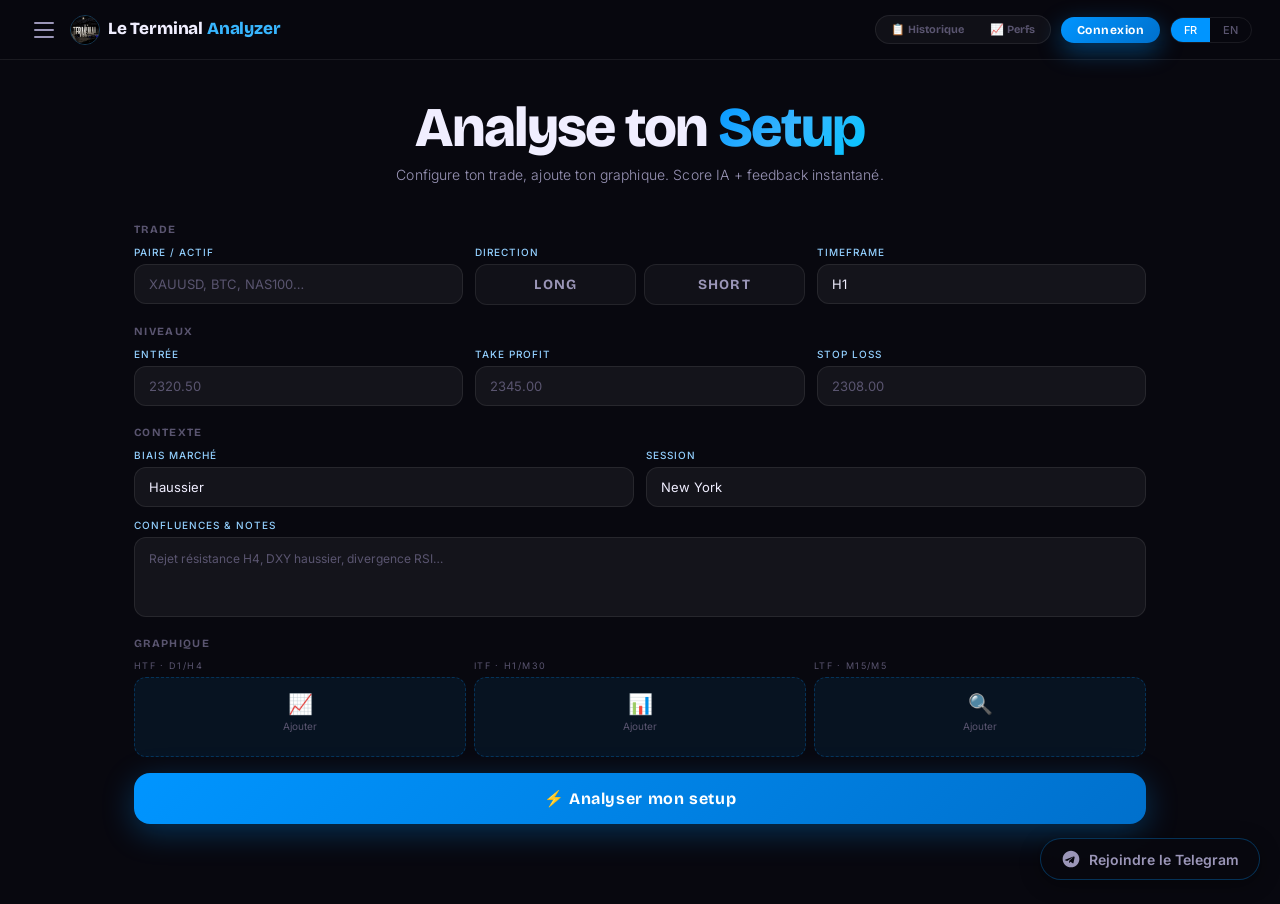
==== app.html @ 0fe48412 "Merge pull request #1 from adrienobs/claude/eco-dedicated-pages Claude/eco dedicated pages" ====
﻿<!DOCTYPE html>
<html lang="fr">
<head>
<meta charset="UTF-8">
<meta name="viewport" content="width=device-width, initial-scale=1.0">
<title>LE TERMINAL — Setup Analyzer</title>
<link rel="preconnect" href="https://fonts.googleapis.com">
<link href="https://fonts.googleapis.com/css2?family=Bricolage+Grotesque:opsz,wght@12..96,200;12..96,300;12..96,400;12..96,500;12..96,600;12..96,700;12..96,800&family=Inter:wght@300;400;500&display=swap" rel="stylesheet">
<style>
:root {
  --bg: #08080F;
  --card: rgba(255,255,255,0.04);
  --card-hover: rgba(255,255,255,0.07);
  --border: rgba(255,255,255,0.08);
  --border-active: rgba(0,149,255,0.6);
  --v: #0095FF;
  --v2: #38B6FF;
  --v3: #93D0FF;
  --vglow: rgba(0,149,255,0.25);
  --vglow2: rgba(0,149,255,0.08);
  --text: #F0EEFF;
  --text2: #9B96B8;
  --text3: #5A5570;
  --green: #34D399;
  --red: #F87171;
  --amber: #FBBF24;
  --r: 16px;
  --r2: 12px;
}
*, *::before, *::after { margin: 0; padding: 0; box-sizing: border-box; }
html { font-size: 16px; -webkit-font-smoothing: antialiased; }
body {
  font-family: 'Inter', sans-serif;
  background: var(--bg);
  color: var(--text);
  min-height: 100vh;
  overflow-x: hidden;
}

/* ── LANDING ── */
#landing {
  display: none !important;
  height: 0 !important;
  overflow: hidden !important;
}
#landing.exit {
  opacity: 0;
  transform: scale(1.04);
  pointer-events: none;
}

.landing-top {
  text-align: center;
  margin-bottom: 48px;
  position: relative;
  z-index: 2;
}

.landing-eyebrow {
  font-family: 'Inter', sans-serif;
  font-size: 11px; font-weight: 500;
  letter-spacing: 0.25em;
  color: var(--v2);
  margin-bottom: 20px;
  text-transform: uppercase;
}

.landing-title {
  font-family: 'Bricolage Grotesque', sans-serif;
  font-size: clamp(52px, 8vw, 96px);
  font-weight: 800;
  letter-spacing: -0.03em;
  line-height: 0.95;
  color: var(--text);
  margin-bottom: 20px;
}

.landing-title span {
  background: linear-gradient(135deg, var(--v) 0%, var(--v2) 50%, #00C6FF 100%);
  -webkit-background-clip: text;
  -webkit-text-fill-color: transparent;
  background-clip: text;
}

.landing-sub {
  font-size: 15px; font-weight: 300;
  color: var(--text2);
  letter-spacing: 0.01em;
  line-height: 1.6;
}

/* CHART CARD */
.chart-card-wrap {
  position: relative;
  cursor: pointer;
}

.chart-card {
  width: min(720px, 90vw);
  background: var(--card);
  border: 1px solid var(--border);
  border-radius: 24px;
  overflow: hidden;
  transition: transform 0.4s cubic-bezier(.2,0,.1,1), box-shadow 0.4s ease, border-color 0.3s;
  position: relative;
}

.chart-card:hover {
  transform: translateY(-6px) scale(1.01);
  box-shadow: 0 40px 80px rgba(0,0,0,0.6), 0 0 60px var(--vglow);
  border-color: rgba(0,149,255,0.3);
}

.chart-card.zooming {
  animation: zoomIn 0.55s cubic-bezier(.4,0,.2,1) forwards;
}

@keyframes zoomIn {
  0%   { transform: scale(1); opacity: 1; }
  100% { transform: scale(3.5); opacity: 0; }
}

.chart-topbar {
  display: flex; align-items: center; justify-content: space-between;
  padding: 14px 20px;
  border-bottom: 1px solid var(--border);
  background: rgba(255,255,255,0.02);
}

.chart-dots { display: flex; gap: 6px; }
.chart-dot {
  width: 10px; height: 10px; border-radius: 50%;
}
.chart-dot:nth-child(1) { background: #FF5F57; }
.chart-dot:nth-child(2) { background: #FFBD2E; }
.chart-dot:nth-child(3) { background: #28C840; }

.chart-pair {
  font-family: 'Bricolage Grotesque', sans-serif;
  font-size: 13px; font-weight: 600;
  letter-spacing: 0.08em;
  color: var(--text2);
}

.chart-tf {
  font-size: 11px; font-weight: 500;
  letter-spacing: 0.12em;
  color: var(--v2);
  background: var(--vglow2);
  padding: 3px 10px;
  border-radius: 20px;
  border: 1px solid rgba(0,149,255,0.2);
}

.chart-body { padding: 24px 20px 20px; }

/* SVG CHART */
.fake-chart { width: 100%; height: 180px; }

.chart-overlay {
  position: absolute; inset: 0;
  display: flex; align-items: center; justify-content: center;
  border-radius: 24px;
  background: rgba(8,8,15,0.5);
  backdrop-filter: blur(2px);
  opacity: 0;
  transition: opacity 0.3s;
}

.chart-card-wrap:hover .chart-overlay { opacity: 1; }

.chart-cta {
  background: var(--v);
  color: white;
  font-family: 'Bricolage Grotesque', sans-serif;
  font-size: 15px; font-weight: 700;
  letter-spacing: 0.05em;
  padding: 14px 32px;
  border-radius: 50px;
  border: none;
  cursor: pointer;
  box-shadow: 0 0 40px var(--vglow);
  transition: transform 0.2s, box-shadow 0.2s;
  display: flex; align-items: center; gap: 8px;
}

.chart-cta:hover {
  transform: scale(1.04);
  box-shadow: 0 0 60px rgba(0,149,255,0.5);
}

/* ambient glow behind chart */
.glow-bg {
  position: absolute;
  width: 500px; height: 300px;
  background: radial-gradient(ellipse, rgba(0,149,255,0.12) 0%, transparent 70%);
  border-radius: 50%;
  pointer-events: none;
  top: 50%; left: 50%;
  transform: translate(-50%, -50%);
  z-index: 0;
}

/* ── APP ── */
#app {
  display: block;
  min-height: 100vh;
  padding: 0;
  margin-top: 0;
}
#app.show { display: block; }

/* TOPBAR */
.topbar {
  position: sticky; top: 0; z-index: 50;
  display: flex; align-items: center; justify-content: space-between;
  padding: 0 28px; height: 60px;
  background: rgba(8,8,15,0.85);
  backdrop-filter: blur(20px);
  border-bottom: 1px solid var(--border);
}

.topbar-brand {
  font-family: 'Bricolage Grotesque', sans-serif;
  font-size: 17px; font-weight: 800;
  letter-spacing: -0.01em;
  color: var(--text);
}

.topbar-brand span { color: var(--v2); }

.topbar-right { display: flex; align-items: center; gap: 10px; }


.lang-switch { display: flex; border-radius: 50px; overflow: hidden; border: 1px solid var(--border); }
.lang-btn {
  padding: 5px 13px;
  background: transparent; border: none;
  font-family: 'Inter', sans-serif;
  font-size: 11px; font-weight: 500;
  color: var(--text3); cursor: pointer; transition: all 0.2s;
}
.lang-btn.on { background: var(--v); color: white; }

/* MAIN LAYOUT */
.main {
  max-width: 1060px;
  margin: 0 auto;
  padding: 40px 24px 80px;
}

/* PAGE TITLE */
.page-hero {
  text-align: center;
  margin-bottom: 40px;
}

.page-title {
  font-family: 'Bricolage Grotesque', sans-serif;
  font-size: clamp(36px, 5vw, 56px);
  font-weight: 800;
  letter-spacing: -0.03em;
  line-height: 1;
  margin-bottom: 10px;
}

.page-title span {
  background: linear-gradient(135deg, var(--v), var(--v2), #00C6FF);
  -webkit-background-clip: text;
  -webkit-text-fill-color: transparent;
  background-clip: text;
}

.page-sub {
  font-size: 14px; font-weight: 300;
  color: var(--text2); letter-spacing: 0.01em;
}

/* FORM GRID */
.form-grid {
  display: grid;
  grid-template-columns: 1fr 1fr;
  gap: 12px;
}

.form-grid.three { grid-template-columns: 1fr 1fr 1fr; }

/* CARD */
.card {
  background: var(--card);
  border: 1px solid var(--border);
  border-radius: var(--r);
  padding: 20px;
  transition: border-color 0.2s;
}
.card:focus-within { border-color: rgba(0,149,255,0.35); }

.card-label {
  font-size: 10px; font-weight: 600;
  letter-spacing: 0.16em;
  color: var(--v2);
  text-transform: uppercase;
  margin-bottom: 14px;
  display: flex; align-items: center; gap: 6px;
}

.card-label::before {
  content: '';
  display: block; width: 4px; height: 4px;
  border-radius: 50%; background: var(--v);
}

/* FIELD */
.field { display: flex; flex-direction: column; gap: 6px; }
.lbl {
  font-size: 10px; font-weight: 500;
  letter-spacing: 0.1em;
  color: var(--text3);
  text-transform: uppercase;
}

input[type=text], input[type=number], select, textarea {
  background: rgba(255,255,255,0.05);
  border: 1px solid var(--border);
  border-radius: var(--r2);
  color: var(--text);
  padding: 11px 14px;
  font-family: 'Inter', sans-serif;
  font-size: 13px; font-weight: 400;
  outline: none; width: 100%;
  transition: border-color 0.2s, background 0.2s;
  -webkit-appearance: none;
}
input:focus, select:focus, textarea:focus {
  border-color: var(--border-active);
  background: rgba(0,149,255,0.06);
}
input:-webkit-autofill,
input:-webkit-autofill:hover,
input:-webkit-autofill:focus {
  -webkit-box-shadow: 0 0 0px 1000px #0D0D1A inset !important;
  -webkit-text-fill-color: var(--text) !important;
  border-color: var(--border) !important;
}
input::placeholder, textarea::placeholder { color: var(--text3); }
select { cursor: pointer; }
select option { background: #13131f; }
textarea { resize: none; height: 80px; line-height: 1.6; font-size: 12px; }

/* DIRECTION */
.dir-group { display: flex; gap: 8px; }
.dir-btn {
  flex: 1; padding: 11px;
  background: rgba(255,255,255,0.04);
  border: 1px solid var(--border);
  border-radius: var(--r2);
  font-family: 'Bricolage Grotesque', sans-serif;
  font-size: 14px; font-weight: 700;
  letter-spacing: 0.08em;
  color: var(--text2); cursor: pointer;
  transition: all 0.2s; text-align: center;
}
.dir-btn.long.on { border-color: rgba(52,211,153,0.5); color: var(--green); background: rgba(52,211,153,0.08); }
.dir-btn.short.on { border-color: rgba(248,113,113,0.5); color: var(--red); background: rgba(248,113,113,0.08); }

/* UPLOAD */
.upload-zone {
  border: 1.5px dashed rgba(0,149,255,0.25);
  border-radius: var(--r2);
  background: var(--vglow2);
  padding: 20px;
  text-align: center;
  cursor: pointer;
  transition: all 0.25s;
  position: relative;
}
.upload-zone:hover, .upload-zone.drag {
  border-color: var(--v);
  background: rgba(0,149,255,0.1);
}
.upload-zone input[type=file] {
  position: absolute; inset: 0;
  opacity: 0; cursor: pointer; width: 100%; height: 100%;
}
.upload-icon { font-size: 24px; margin-bottom: 6px; }
.upload-text { font-size: 12px; font-weight: 400; color: var(--text2); line-height: 1.6; }
.upload-text strong { color: var(--v2); }
.upload-hint { font-size: 10px; color: var(--text3); margin-top: 2px; }

.preview { display: none; position: relative; border-radius: var(--r2); overflow: hidden; }
.preview img { width: 100%; max-height: 140px; object-fit: cover; display: block; }
.preview-rm {
  position: absolute; top: 8px; right: 8px;
  background: rgba(8,8,15,0.8); backdrop-filter: blur(8px);
  border: 1px solid var(--border);
  color: var(--text2); font-size: 11px;
  padding: 4px 10px; border-radius: 50px;
  cursor: pointer; font-family: 'Inter', sans-serif;
  transition: all 0.15s;
}
.preview-rm:hover { border-color: var(--red); color: var(--red); }

/* ANALYZE BTN */
.analyze-btn {
  width: 100%; padding: 16px;
  background: linear-gradient(135deg, var(--v), #0070CC);
  border: none; border-radius: var(--r);
  color: white;
  font-family: 'Bricolage Grotesque', sans-serif;
  font-size: 16px; font-weight: 700;
  letter-spacing: 0.04em;
  cursor: pointer;
  transition: all 0.25s;
  box-shadow: 0 8px 32px rgba(0,149,255,0.3);
  position: relative; overflow: hidden;
}
.analyze-btn::before {
  content: '';
  position: absolute; inset: 0;
  background: linear-gradient(135deg, rgba(255,255,255,0.1), transparent);
  opacity: 0; transition: opacity 0.2s;
}
.analyze-btn:hover { transform: translateY(-2px); box-shadow: 0 12px 40px rgba(0,149,255,0.45); }
.analyze-btn:hover::before { opacity: 1; }
.analyze-btn:disabled { opacity: 0.4; cursor: not-allowed; transform: none; box-shadow: none; }

.form-section-title {
  font-family: 'Bricolage Grotesque', sans-serif;
  font-size: 11px; font-weight: 700;
  letter-spacing: 0.12em;
  color: var(--text3);
  text-transform: uppercase;
  margin: 20px 0 10px;
}

/* ── LOADING ── */
.loading-view {
  display: none;
  min-height: 60vh;
  flex-direction: column;
  align-items: center;
  justify-content: center;
  text-align: center;
  padding: 60px 20px;
}
.loading-view.show { display: flex; }

.ld-orb {
  width: 64px; height: 64px;
  border-radius: 50%;
  background: linear-gradient(135deg, var(--v), #0070CC, #00C6FF);
  margin: 0 auto 28px;
  animation: orbPulse 2s ease-in-out infinite;
  box-shadow: 0 0 40px var(--vglow);
}
@keyframes orbPulse {
  0%,100% { transform: scale(1); box-shadow: 0 0 40px var(--vglow); }
  50%      { transform: scale(1.12); box-shadow: 0 0 70px rgba(0,149,255,0.45); }
}

.ld-title {
  font-family: 'Bricolage Grotesque', sans-serif;
  font-size: 24px; font-weight: 700;
  letter-spacing: -0.01em;
  color: var(--text); margin-bottom: 8px;
}
.ld-step {
  font-size: 12px; font-weight: 400;
  letter-spacing: 0.12em;
  color: var(--v2);
  animation: blink 1.4s ease-in-out infinite;
}
@keyframes blink { 0%,100%{opacity:.3} 50%{opacity:1} }

/* ── RESULT ── */
.result-view { display: none; }
.result-view.show { display: block; }

/* Score hero */
.result-hero {
  background: var(--card);
  border: 1px solid var(--border);
  border-radius: 20px;
  padding: 28px;
  margin-bottom: 12px;
  display: grid;
  grid-template-columns: auto 1fr;
  gap: 28px; align-items: center;
  position: relative; overflow: hidden;
}
.result-hero::before {
  content: '';
  position: absolute; top: 0; left: 0; right: 0; height: 1px;
  background: linear-gradient(90deg, transparent, var(--v) 30%, var(--v2) 60%, transparent);
}
.result-hero::after {
  content: '';
  position: absolute; top: -40px; right: -40px;
  width: 220px; height: 220px;
  background: radial-gradient(circle, rgba(0,149,255,0.08) 0%, transparent 70%);
  border-radius: 50%;
}

.score-ring { position: relative; width: 88px; height: 88px; flex-shrink: 0; }
.score-ring svg { transform: rotate(-90deg); }
.score-center {
  position: absolute; inset: 0;
  display: flex; flex-direction: column;
  align-items: center; justify-content: center;
}
.score-num {
  font-family: 'Bricolage Grotesque', sans-serif;
  font-size: 32px; font-weight: 800;
  letter-spacing: -0.03em; line-height: 1;
}
.score-den { font-size: 10px; color: var(--text3); font-weight: 400; }

.result-meta {}
.result-tag { font-size: 10px; font-weight: 600; letter-spacing: 0.16em; color: var(--v2); margin-bottom: 6px; }
.result-title {
  font-family: 'Bricolage Grotesque', sans-serif;
  font-size: 22px; font-weight: 700;
  letter-spacing: -0.01em; color: var(--text);
  margin-bottom: 4px; line-height: 1.2;
}
.result-sub { font-size: 13px; font-weight: 300; color: var(--text2); line-height: 1.6; }

/* Metrics */
.metrics-row {
  display: grid; grid-template-columns: repeat(4, 1fr);
  gap: 8px; margin-bottom: 12px;
}
.metric {
  background: var(--card);
  border: 1px solid var(--border);
  border-radius: var(--r2);
  padding: 14px 16px;
}
.metric-lbl { font-size: 9px; font-weight: 600; letter-spacing: 0.14em; color: var(--text3); margin-bottom: 6px; text-transform: uppercase; }
.metric-val {
  font-family: 'Bricolage Grotesque', sans-serif;
  font-size: 20px; font-weight: 700;
  letter-spacing: -0.01em; line-height: 1;
}

/* Chart */
.chart-result {
  display: none;
  border-radius: var(--r2); overflow: hidden;
  border: 1px solid var(--border);
  margin-bottom: 12px; position: relative;
}
.chart-result.show { display: block; }
.chart-result img { width: 100%; height: auto; display: block; }
.chart-result-tag {
  position: absolute; top: 10px; left: 12px;
  font-size: 9px; font-weight: 600; letter-spacing: 0.12em;
  color: var(--v2); background: rgba(8,8,15,0.75);
  backdrop-filter: blur(8px);
  padding: 3px 10px; border-radius: 50px;
  border: 1px solid rgba(0,149,255,0.25);
}

/* Feedback */
.fb-grid { display: grid; grid-template-columns: 1fr 1fr; gap: 10px; margin-bottom: 10px; }
.fb-card {
  background: var(--card);
  border: 1px solid var(--border);
  border-radius: var(--r2);
  padding: 18px;
}
.fb-head {
  display: flex; align-items: center; gap: 7px;
  margin-bottom: 12px;
}
.fb-dot { width: 6px; height: 6px; border-radius: 50%; flex-shrink: 0; }
.fb-title { font-size: 10px; font-weight: 600; letter-spacing: 0.14em; text-transform: uppercase; }
.fb-body { font-size: 12px; font-weight: 300; color: var(--text2); line-height: 1.8; }
.tag-row { display: flex; flex-wrap: wrap; gap: 5px; margin-top: 10px; }
.tag {
  font-size: 10px; font-weight: 500;
  padding: 3px 10px; border-radius: 50px;
  border: 1px solid var(--border);
  color: var(--text3);
}
.tag.g { border-color: rgba(52,211,153,0.35); color: var(--green); background: rgba(52,211,153,0.06); }
.tag.r { border-color: rgba(248,113,113,0.35); color: var(--red); background: rgba(248,113,113,0.06); }

.fb-full {
  background: var(--card);
  border: 1px solid var(--border);
  border-radius: var(--r2);
  padding: 18px; margin-bottom: 10px;
}

/* Verdict */
.verdict {
  border-radius: var(--r2);
  border: 1px solid;
  padding: 16px 20px;
  display: flex; align-items: center; gap: 16px;
  margin-bottom: 20px;
}
.verdict.go  { border-color: rgba(52,211,153,0.35); background: rgba(52,211,153,0.06); }
.verdict.wait{ border-color: rgba(251,191,36,0.35);  background: rgba(251,191,36,0.06);  }
.verdict.no  { border-color: rgba(248,113,113,0.35); background: rgba(248,113,113,0.06); }

.v-badge {
  font-family: 'Bricolage Grotesque', sans-serif;
  font-size: 13px; font-weight: 800;
  letter-spacing: 0.08em;
  padding: 6px 14px; border-radius: 50px;
  border: 1px solid; flex-shrink: 0;
}
.verdict.go  .v-badge { color: var(--green); border-color: rgba(52,211,153,0.5);  background: rgba(52,211,153,0.1); }
.verdict.wait .v-badge { color: var(--amber); border-color: rgba(251,191,36,0.5);  background: rgba(251,191,36,0.1); }
.verdict.no  .v-badge { color: var(--red);   border-color: rgba(248,113,113,0.5); background: rgba(248,113,113,0.1); }

.v-text { font-size: 13px; font-weight: 300; color: var(--text2); line-height: 1.6; }
.v-text strong { display: block; font-family: 'Bricolage Grotesque', sans-serif; font-size: 14px; font-weight: 700; color: var(--text); margin-bottom: 2px; }

.actions { display: flex; gap: 8px; }
.act-btn {
  padding: 11px 22px; border-radius: 50px;
  background: var(--card); border: 1px solid var(--border);
  color: var(--text2); font-family: 'Inter', sans-serif;
  font-size: 12px; font-weight: 500;
  letter-spacing: 0.04em; cursor: pointer;
  transition: all 0.2s;
}
.act-btn:hover { border-color: rgba(255,255,255,0.2); color: var(--text); }
.act-btn.accent { border-color: rgba(0,149,255,0.4); color: var(--v2); background: var(--vglow2); }
.act-btn.accent:hover { background: rgba(0,149,255,0.15); }

/* ── PAYWALL ── */
.pw-overlay {
  display: none; position: fixed; inset: 0; z-index: 500;
  background: rgba(8,8,15,0.92); backdrop-filter: blur(24px);
  align-items: center; justify-content: center; padding: 20px;
}
.pw-overlay.show { display: flex; animation: fadeUp .35s ease; }
@keyframes fadeUp { from { opacity:0; transform:translateY(16px); } to { opacity:1; transform:translateY(0); } }

.pw-box {
  max-width: 460px; width: 100%;
  background: rgba(255,255,255,0.04);
  border: 1px solid rgba(0,149,255,0.3);
  border-radius: 24px;
  padding: 36px;
  position: relative; text-align: center;
  box-shadow: 0 40px 80px rgba(0,0,0,0.6), 0 0 60px var(--vglow);
}
.pw-box::before {
  content: '';
  position: absolute; top: 0; left: 40px; right: 40px; height: 1px;
  background: linear-gradient(90deg, transparent, var(--v), var(--v2), transparent);
}

.pw-orb {
  width: 48px; height: 48px; border-radius: 50%;
  background: linear-gradient(135deg, var(--v), #00C6FF);
  margin: 0 auto 18px;
  display: flex; align-items: center; justify-content: center;
  font-size: 20px;
  box-shadow: 0 0 30px var(--vglow);
}
.pw-title {
  font-family: 'Bricolage Grotesque', sans-serif;
  font-size: 26px; font-weight: 800; letter-spacing: -0.02em;
  color: var(--text); margin-bottom: 8px;
}
.pw-sub { font-size: 13px; font-weight: 300; color: var(--text2); line-height: 1.7; margin-bottom: 28px; }

.plans { display: grid; grid-template-columns: 1fr 1fr; gap: 10px; margin-bottom: 20px; }
.plan {
  border: 1px solid var(--border); border-radius: var(--r2);
  padding: 18px; cursor: pointer; transition: all 0.2s;
  text-align: left; position: relative;
}
.plan:hover, .plan.sel { border-color: rgba(0,149,255,0.5); background: var(--vglow2); }
.plan.sel::after { content: '✓'; position: absolute; top: 10px; right: 12px; font-size: 11px; color: var(--v2); }
.plan-badge-top { font-size: 8px; font-weight: 600; letter-spacing: 0.2em; color: var(--v2); margin-bottom: 6px; display: block; }
.plan-name { font-family: 'Bricolage Grotesque', sans-serif; font-size: 13px; font-weight: 700; color: var(--text); margin-bottom: 4px; letter-spacing: 0.04em; }
.plan-price { font-family: 'Bricolage Grotesque', sans-serif; font-size: 28px; font-weight: 800; color: var(--v2); line-height: 1; margin-bottom: 2px; }
.plan-per { font-size: 9px; color: var(--text3); letter-spacing: 0.08em; margin-bottom: 12px; }
.plan-feats { list-style: none; font-size: 10px; color: var(--text2); line-height: 2.1; }
.plan-feats li::before { content: '+ '; color: var(--v); font-weight: 600; }

.pay-btn {
  width: 100%; padding: 14px;
  background: linear-gradient(135deg, var(--v), #0070CC);
  border: none; border-radius: 50px;
  color: white; font-family: 'Bricolage Grotesque', sans-serif;
  font-size: 15px; font-weight: 700; letter-spacing: 0.04em;
  cursor: pointer; transition: all 0.2s;
  box-shadow: 0 8px 24px rgba(0,149,255,0.4);
  margin-bottom: 14px;
}
.pay-btn:hover { transform: translateY(-1px); box-shadow: 0 12px 32px rgba(0,149,255,0.55); }
.pay-btn:disabled { opacity: 0.4; cursor: not-allowed; transform: none; }

.pay-note { font-size: 10px; color: var(--text3); line-height: 1.8; }
.pay-note a { color: var(--v2); text-decoration: none; }
.demo-link { display: inline-block; margin-top: 12px; font-size: 11px; color: var(--text3); cursor: pointer; text-decoration: underline; transition: color 0.2s; }
.demo-link:hover { color: var(--text2); }

@media (max-width: 680px) {
  .form-grid, .form-grid.three { grid-template-columns: 1fr; }
  .metrics-row { grid-template-columns: 1fr 1fr; }
  .fb-grid { grid-template-columns: 1fr; }
  .plans { grid-template-columns: 1fr; }
  .result-hero { grid-template-columns: 1fr; }
  .landing-title { font-size: 48px; }
}

/* AUTH MODAL */
.auth-overlay{display:none;position:fixed;inset:0;z-index:600;background:rgba(8,8,15,.95);backdrop-filter:blur(24px);align-items:center;justify-content:center;padding:20px}
.auth-overlay.show{display:flex;animation:fadeUp .3s ease}
.auth-box{max-width:400px;width:100%;background:rgba(255,255,255,.04);border:1px solid rgba(0,149,255,.3);border-radius:20px;padding:32px;position:relative;text-align:center}
.auth-box::before{content:'';position:absolute;top:0;left:30px;right:30px;height:1px;background:linear-gradient(90deg,transparent,var(--v),var(--v2),transparent)}
.auth-tabs{display:flex;gap:0;margin-bottom:24px;border:1px solid var(--border);border-radius:50px;overflow:hidden}
.auth-tab{flex:1;padding:8px;background:transparent;border:none;font-family:'Bricolage Grotesque',sans-serif;font-size:13px;font-weight:600;color:var(--text2);cursor:pointer;transition:all .2s}
.auth-tab.on{background:var(--v);color:white}
.auth-field{display:flex;flex-direction:column;gap:6px;margin-bottom:14px;text-align:left}
.auth-field label{font-size:10px;font-weight:600;letter-spacing:.12em;color:#9B96B8;text-transform:uppercase}
.auth-field input{background:rgba(255,255,255,.06);border:1px solid var(--border);border-radius:10px;color:var(--text);padding:11px 14px;font-family:'Inter',sans-serif;font-size:13px;outline:none;transition:border-color .2s}
.auth-field input:focus{border-color:var(--border-active)}
.auth-submit{width:100%;padding:13px;background:linear-gradient(135deg,var(--v),#0070CC);border:none;border-radius:50px;color:white;font-family:'Bricolage Grotesque',sans-serif;font-size:14px;font-weight:700;cursor:pointer;transition:all .2s;margin-top:4px}
.auth-submit:hover{transform:translateY(-1px);box-shadow:0 8px 24px rgba(0,149,255,.4)}
.auth-submit:disabled{opacity:.4;cursor:not-allowed;transform:none}
.auth-error{font-size:11px;color:var(--red);margin-top:8px;min-height:16px}
.auth-close{position:absolute;top:14px;right:16px;background:transparent;border:none;color:var(--text3);font-size:18px;cursor:pointer;line-height:1;padding:4px}
.auth-close:hover{color:var(--text)}
.auth-sep{font-size:10px;color:var(--text3);margin:12px 0;letter-spacing:.1em}
.whop-btn{width:100%;padding:11px;background:transparent;border:1px solid rgba(0,149,255,.3);border-radius:50px;color:var(--v2);font-family:'Bricolage Grotesque',sans-serif;font-size:13px;font-weight:600;cursor:pointer;transition:all .2s}
.whop-btn:hover{background:var(--vglow2);border-color:var(--v)}

/* USER CHIP */
.user-chip{display:none;align-items:center;gap:8px;padding:4px 12px 4px 4px;border-radius:50px;border:1px solid var(--border);background:var(--card);cursor:pointer;transition:all .2s}
.user-chip:hover{border-color:rgba(0,149,255,.3)}
.user-chip.show{display:flex}
.user-avatar{width:26px;height:26px;border-radius:50%;background:linear-gradient(135deg,var(--v),#00C6FF);display:flex;align-items:center;justify-content:center;font-size:11px;font-weight:700;color:white}
.user-name{font-size:11px;font-weight:500;color:var(--text2)}

/* HISTORY PANEL */
.history-panel{position:fixed;right:-380px;top:0;bottom:0;width:380px;background:var(--bg2);border-left:1px solid var(--border);z-index:200;transition:right .35s cubic-bezier(.4,0,.2,1);display:flex;flex-direction:column;overflow:hidden}
.history-panel.open{right:0;box-shadow:-20px 0 60px rgba(0,0,0,.5)}
.history-header{display:flex;align-items:center;justify-content:space-between;padding:18px 20px;border-bottom:1px solid var(--border);flex-shrink:0}
.history-title{font-family:'Bricolage Grotesque',sans-serif;font-size:16px;font-weight:700;color:var(--text)}
.history-close{background:transparent;border:none;color:var(--text3);font-size:20px;cursor:pointer;padding:4px;line-height:1}
.history-close:hover{color:var(--text)}
.history-list{flex:1;overflow-y:auto;padding:12px}
.history-list::-webkit-scrollbar{width:3px}
.history-list::-webkit-scrollbar-thumb{background:var(--v)}
.history-empty{text-align:center;padding:40px 20px;color:var(--text3);font-size:13px;line-height:1.8}
.history-item{background:var(--card);border:1px solid var(--border);border-radius:12px;padding:14px;margin-bottom:10px;cursor:pointer;transition:all .2s}
.history-item:hover{border-color:rgba(0,149,255,.3);background:var(--vglow2)}
.hi-top{display:flex;align-items:center;justify-content:space-between;margin-bottom:8px}
.hi-pair{font-family:'Bricolage Grotesque',sans-serif;font-size:14px;font-weight:700;color:var(--text)}
.hi-verdict{font-size:9px;font-weight:700;letter-spacing:.1em;padding:3px 10px;border-radius:50px}
.hi-verdict.go{background:rgba(52,211,153,.15);color:var(--green);border:1px solid rgba(52,211,153,.3)}
.hi-verdict.wait{background:rgba(251,191,36,.1);color:var(--amber);border:1px solid rgba(251,191,36,.25)}
.hi-verdict.no{background:rgba(248,113,113,.12);color:var(--red);border:1px solid rgba(248,113,113,.3)}
.hi-meta{display:flex;align-items:center;gap:8px;font-size:11px;color:var(--text3)}
.hi-score{font-family:'Bricolage Grotesque',sans-serif;font-size:18px;font-weight:800}
.hi-date{font-size:10px;color:var(--text3);margin-top:4px}
.hi-img{width:100%;height:60px;object-fit:cover;border-radius:8px;margin-top:8px;opacity:.8}
.history-btn{display:none;align-items:center;gap:6px;padding:5px 12px;border-radius:50px;border:1px solid var(--border);background:var(--card);color:var(--text2);font-size:11px;font-weight:500;cursor:pointer;transition:all .2s}
.history-btn:hover{border-color:rgba(0,149,255,.3);color:var(--v2)}
.history-btn.show{display:flex}

/* HISTORY DETAIL MODAL */
.hdetail-overlay{display:none;position:fixed;inset:0;z-index:700;background:rgba(8,8,15,.96);backdrop-filter:blur(20px);align-items:flex-start;justify-content:center;padding:20px;overflow-y:auto}
.hdetail-overlay.show{display:flex}
.hdetail-box{max-width:760px;width:100%;background:var(--bg2);border:1px solid var(--border);border-radius:20px;padding:28px;margin:auto;position:relative}
.hdetail-close{position:absolute;top:16px;right:18px;background:transparent;border:none;color:var(--text3);font-size:20px;cursor:pointer}

/* HISTORY PAGE */
#historyPage {
  display: none;
  min-height: 100vh;
  background: var(--bg);
}
#historyPage.show { display: block; }

.history-page-header {
  display: flex; align-items: center; justify-content: space-between;
  padding: 0 28px; height: 60px;
  background: rgba(8,8,15,0.85);
  backdrop-filter: blur(20px);
  border-bottom: 1px solid var(--border);
  position: sticky; top: 0; z-index: 50;
}

.history-page-title {
  font-family: 'Bricolage Grotesque', sans-serif;
  font-size: 20px; font-weight: 800;
  letter-spacing: -0.02em; color: var(--text);
}

.history-page-title span { color: var(--v2); }

.back-btn {
  display: flex; align-items: center; gap: 6px;
  background: var(--card); border: 1px solid var(--border);
  border-radius: 50px; padding: 7px 16px;
  font-family: 'Bricolage Grotesque', sans-serif;
  font-size: 13px; font-weight: 600;
  color: var(--text2); cursor: pointer; transition: all .2s;
}
.back-btn:hover { border-color: rgba(0,149,255,.4); color: var(--v2); }

.history-page-content {
  max-width: 900px; margin: 0 auto; padding: 32px 24px 80px;
}

.history-grid {
  display: grid; grid-template-columns: repeat(auto-fill, minmax(280px, 1fr));
  gap: 14px;
}

.history-card {
  background: var(--card); border: 1px solid var(--border);
  border-radius: 16px; padding: 18px; cursor: pointer;
  transition: all .2s;
}
.history-card:hover {
  border-color: rgba(0,149,255,.35);
  background: rgba(0,149,255,.04);
  transform: translateY(-2px);
}

.hc-top { display: flex; align-items: center; justify-content: space-between; margin-bottom: 10px; }
.hc-pair { font-family: 'Bricolage Grotesque', sans-serif; font-size: 15px; font-weight: 700; color: var(--text); }
.hc-verdict { font-size: 9px; font-weight: 700; letter-spacing: .1em; padding: 3px 10px; border-radius: 50px; }
.hc-verdict.go  { background: rgba(52,211,153,.15); color: var(--green); border: 1px solid rgba(52,211,153,.3); }
.hc-verdict.wait{ background: rgba(251,191,36,.1);  color: var(--amber); border: 1px solid rgba(251,191,36,.25); }
.hc-verdict.no  { background: rgba(248,113,113,.12); color: var(--red);  border: 1px solid rgba(248,113,113,.3); }

.hc-score { font-family: 'Bricolage Grotesque', sans-serif; font-size: 28px; font-weight: 800; line-height: 1; }
.hc-label { font-size: 11px; color: var(--text2); margin-top: 2px; }
.hc-meta  { font-size: 10px; color: var(--text3); margin-top: 8px; }
.hc-img   { width: 100%; height: 80px; object-fit: cover; border-radius: 10px; margin-top: 10px; opacity: .85; }

.history-empty-page {
  text-align: center; padding: 80px 20px;
  color: var(--text3); font-size: 14px; line-height: 2;
}
.history-empty-page .big { font-size: 48px; margin-bottom: 16px; }

/* OUTCOMES */
.outcome-bar{display:flex;gap:6px;margin-top:10px;flex-wrap:wrap}
.outcome-btn{flex:1;min-width:80px;padding:7px 10px;border-radius:8px;border:1px solid var(--border);background:transparent;color:var(--text2);font-size:11px;font-weight:600;cursor:pointer;transition:all .2s;font-family:'Bricolage Grotesque',sans-serif}
.outcome-btn:hover{border-color:rgba(0,149,255,.4);color:var(--v2)}
.outcome-btn.taken{background:rgba(52,211,153,.12);border-color:rgba(52,211,153,.4);color:var(--green)}
.outcome-btn.skipped{background:rgba(248,113,113,.08);border-color:rgba(248,113,113,.3);color:#F87171}
.result-btns{display:flex;gap:6px;margin-top:8px;flex-wrap:wrap}
.result-btn{padding:6px 12px;border-radius:8px;border:1px solid var(--border);background:transparent;color:var(--text2);font-size:11px;font-weight:600;cursor:pointer;transition:all .2s;font-family:'Bricolage Grotesque',sans-serif}
.result-btn.win:hover{border-color:rgba(52,211,153,.4);color:var(--green)}
.result-btn.active-win{background:rgba(52,211,153,.15);border-color:rgba(52,211,153,.4);color:var(--green)}
.result-btn.loss:hover{border-color:rgba(248,113,113,.35);color:#F87171}
.result-btn.active-loss{background:rgba(248,113,113,.12);border-color:rgba(248,113,113,.35);color:#F87171}
.result-btn.be:hover{border-color:rgba(251,191,36,.3);color:var(--amber)}
.result-btn.active-be{background:rgba(251,191,36,.1);border-color:rgba(251,191,36,.3);color:var(--amber)}

/* PERFORMANCES PAGE */
#perfPage{display:none;min-height:100vh;background:var(--bg)}
#perfPage.show{display:block}
.perf-header{display:flex;align-items:center;justify-content:space-between;padding:0 28px;height:60px;background:rgba(8,8,15,0.85);backdrop-filter:blur(20px);border-bottom:1px solid var(--border);position:sticky;top:0;z-index:50}
.perf-content{max-width:960px;margin:0 auto;padding:32px 24px 80px}
.stat-grid{display:grid;grid-template-columns:repeat(auto-fill,minmax(160px,1fr));gap:12px;margin-bottom:28px}
.stat-card{background:var(--card);border:1px solid var(--border);border-radius:14px;padding:16px;text-align:center}
.stat-val{font-family:'Bricolage Grotesque',sans-serif;font-size:32px;font-weight:800;letter-spacing:-0.03em;line-height:1}
.stat-lbl{font-size:10px;font-weight:500;letter-spacing:.12em;color:var(--text3);text-transform:uppercase;margin-top:6px}
.perf-section{margin-bottom:28px}
.perf-section-title{font-family:'Bricolage Grotesque',sans-serif;font-size:14px;font-weight:700;color:var(--text);margin-bottom:12px;display:flex;align-items:center;gap:8px}
.score-bar-wrap{display:flex;flex-direction:column;gap:8px}
.score-bar-item{display:flex;align-items:center;gap:10px}
.score-bar-label{font-size:11px;color:var(--text2);width:80px;flex-shrink:0}
.score-bar-track{flex:1;height:6px;background:rgba(255,255,255,.06);border-radius:50px;overflow:hidden}
.score-bar-fill{height:100%;border-radius:50px;transition:width .6s ease}
.pair-row{display:flex;align-items:center;justify-content:space-between;padding:10px 0;border-bottom:1px solid var(--border);font-size:13px}
.pair-row:last-child{border:none}

/* ── SIDE MENU ── */
.side-menu-overlay{position:fixed;inset:0;background:rgba(0,0,0,.5);z-index:200;opacity:0;pointer-events:none;transition:opacity .3s;backdrop-filter:blur(4px)}
.side-menu-overlay.open{opacity:1;pointer-events:all}
.side-menu{position:fixed;top:0;left:0;bottom:0;width:280px;background:#0E0E1A;border-right:1px solid var(--border);z-index:201;transform:translateX(-100%);transition:transform .35s cubic-bezier(.2,0,.1,1);display:flex;flex-direction:column}
.side-menu.open{transform:translateX(0)}
.side-menu-header{padding:24px 20px 20px;border-bottom:1px solid var(--border);display:flex;align-items:center;justify-content:space-between}
.side-menu-brand{font-family:'Bricolage Grotesque',sans-serif;font-size:16px;font-weight:800;color:var(--text)}
.side-menu-brand span{color:var(--v2)}
.side-menu-close{background:transparent;border:none;color:var(--text3);font-size:20px;cursor:pointer;line-height:1;padding:4px;border-radius:6px;transition:all .2s}
.side-menu-close:hover{color:var(--text);background:rgba(255,255,255,.06)}
.side-menu-nav{padding:16px 12px;flex:1;display:flex;flex-direction:column;gap:4px}
.side-nav-item{display:flex;align-items:center;gap:12px;padding:12px 14px;border-radius:10px;cursor:pointer;transition:all .2s;border:none;background:transparent;width:100%;text-align:left;color:var(--text2);font-family:'Bricolage Grotesque',sans-serif;font-size:14px;font-weight:600}
.side-nav-item:hover{background:rgba(0,149,255,.1);color:var(--v2)}
.side-nav-item .nav-icon{font-size:16px;width:20px;text-align:center}
.side-nav-divider{height:1px;background:var(--border);margin:8px 0}
.side-menu-footer{padding:16px 12px;border-top:1px solid var(--border)}

/* ── CUSTOM CONFIRM MODAL ── */
.confirm-overlay{position:fixed;inset:0;background:rgba(0,0,0,.6);z-index:900;display:flex;align-items:center;justify-content:center;opacity:0;pointer-events:none;transition:opacity .25s;backdrop-filter:blur(6px)}
.confirm-overlay.show{opacity:1;pointer-events:all}
.confirm-box{background:#0E0E1A;border:1px solid rgba(248,113,113,.25);border-radius:20px;padding:32px 28px;width:min(360px,90vw);text-align:center;transform:scale(.95);transition:transform .25s;box-shadow:0 24px 60px rgba(0,0,0,.7)}
.confirm-overlay.show .confirm-box{transform:scale(1)}
.confirm-icon{font-size:36px;margin-bottom:14px}
.confirm-title{font-family:'Bricolage Grotesque',sans-serif;font-size:18px;font-weight:800;color:var(--text);margin-bottom:8px}
.confirm-sub{font-size:13px;color:var(--text2);line-height:1.6;margin-bottom:24px}
.confirm-btns{display:flex;gap:10px;justify-content:center}
.confirm-cancel{flex:1;padding:11px;background:rgba(255,255,255,.06);border:1px solid var(--border);border-radius:12px;color:var(--text2);font-family:'Bricolage Grotesque',sans-serif;font-size:14px;font-weight:700;cursor:pointer;transition:all .2s}
.confirm-cancel:hover{background:rgba(255,255,255,.1);color:var(--text)}
.confirm-ok{flex:1;padding:11px;background:rgba(248,113,113,.15);border:1px solid rgba(248,113,113,.4);border-radius:12px;color:#F87171;font-family:'Bricolage Grotesque',sans-serif;font-size:14px;font-weight:700;cursor:pointer;transition:all .2s}
.confirm-ok:hover{background:rgba(248,113,113,.25);border-color:rgba(248,113,113,.6)}
</style>
</head>
<body>



<!-- ═══ APP ═══ -->
<div id="app">

  <!-- Topbar -->
  <header class="topbar">
    <div style="display:flex;align-items:center;gap:10px">
      <button onclick="ltOpenMenu()" style="display:flex;flex-direction:column;gap:5px;background:transparent;border:none;cursor:pointer;padding:6px;border-radius:8px;transition:background .2s" onmouseover="this.style.background='rgba(0,149,255,.1)'" onmouseout="this.style.background='transparent'">
        <span style="display:block;width:20px;height:2px;background:var(--text2);border-radius:2px"></span>
        <span style="display:block;width:20px;height:2px;background:var(--text2);border-radius:2px"></span>
        <span style="display:block;width:20px;height:2px;background:var(--text2);border-radius:2px"></span>
      </button>
      <div class="topbar-brand"><img src="./logo.jpg.webp" alt="logo" style="width:30px;height:30px;border-radius:50%;object-fit:cover;border:1px solid rgba(56,182,255,.3);margin-right:8px;vertical-align:middle">Le Terminal <span>Analyzer</span></div>
    </div>
    <div class="topbar-right">
      <!-- Analyzer quick nav -->
      <div style="display:flex;align-items:center;gap:2px;background:rgba(255,255,255,.04);border:1px solid var(--border);border-radius:50px;padding:3px">
        <button onclick="openHistory()" style="padding:4px 12px;background:transparent;border:none;border-radius:50px;color:var(--text3);font-family:'Bricolage Grotesque',sans-serif;font-size:11px;font-weight:700;cursor:pointer;transition:all .2s;white-space:nowrap" onmouseover="this.style.color='var(--v2)';this.style.background='rgba(0,149,255,.12)'" onmouseout="this.style.color='var(--text3)';this.style.background='transparent'">📋 Historique</button>
        <button onclick="openPerf()" style="padding:4px 12px;background:transparent;border:none;border-radius:50px;color:var(--text3);font-family:'Bricolage Grotesque',sans-serif;font-size:11px;font-weight:700;cursor:pointer;transition:all .2s;white-space:nowrap" onmouseover="this.style.color='var(--v2)';this.style.background='rgba(0,149,255,.12)'" onmouseout="this.style.color='var(--text3)';this.style.background='transparent'">📈 Perfs</button>
      </div>
      <div class="user-chip" id="userChip" onclick="openHistory()">
        <div class="user-avatar" id="userAvatar">?</div>
        <span class="user-name" id="userName">Mon compte</span>
      </div>
      <button class="pay-btn" id="loginBtn" onclick="openAuth()" style="width:auto;padding:6px 16px;font-size:12px;margin:0;border-radius:50px">Connexion</button>
      <div class="lang-switch">
        <button class="lang-btn on" onclick="setLang('fr')">FR</button>
        <button class="lang-btn" onclick="setLang('en')">EN</button>
      </div>
    </div>
  </header>

  <div class="main">

    <!-- Page title -->
    <div class="page-hero">
      <h2 class="page-title" id="page-title">Analyse ton <span>Setup</span></h2>
      <p class="page-sub" id="page-sub">Configure ton trade, ajoute ton graphique. Score IA + feedback instantané.</p>
    </div>

    <!-- FORM -->
    <div id="formView">

      <div class="form-section-title" id="fst1">Trade</div>
      <div class="form-grid three" style="margin-bottom:12px">
        <div class="field" style="position:relative">
          <label class="lbl" style="color:#93D0FF" id="lbl-pair">Paire / Actif</label>
          <input type="text" id="pair" placeholder="XAUUSD, BTC, NAS100…" autocomplete="off"
            oninput="onPairInput(this.value)" onfocus="showSuggestions(this.value)" onblur="setTimeout(hideSuggestions,200)">
          
          <div id="livePriceBar" style="display:none;background:rgba(52,211,153,0.06);border:1px solid rgba(52,211,153,0.2);border-radius:8px;padding:8px 12px;margin-top:6px;font-size:12px;color:var(--text2);align-items:center;gap:10px">
            <span style="font-size:9px;color:var(--text3);letter-spacing:.1em">PRIX LIVE</span>
            <span id="livePriceVal" style="font-family:'Bricolage Grotesque',sans-serif;font-size:16px;font-weight:800;color:var(--text)">—</span>
            <span id="livePriceChange" style="font-size:10px;padding:2px 8px;border-radius:20px;margin-left:auto">—</span>
          </div>
        </div>
        <div class="field">
          <label class="lbl" style="color:#93D0FF" id="lbl-dir">Direction</label>
          <div class="dir-group">
            <button class="dir-btn long" id="btnL" onclick="setDir('LONG')">LONG</button>
            <button class="dir-btn short" id="btnS" onclick="setDir('SHORT')">SHORT</button>
          </div>
        </div>
        <div class="field">
          <label class="lbl" style="color:#93D0FF" id="lbl-tf">Timeframe</label>
          <select id="tf"><option>M5</option><option>M15</option><option>M30</option><option selected>H1</option><option>H4</option><option>D1</option><option>W1</option></select>
        </div>
      </div>

      <div class="form-section-title" id="fst2">Niveaux</div>
      <div class="form-grid three" style="margin-bottom:12px">
        <div class="field">
          <label class="lbl" style="color:#93D0FF" id="lbl-entry">Entrée</label>
          <input type="number" id="entry" placeholder="2320.50" step="any">
        </div>
        <div class="field">
          <label class="lbl" style="color:#93D0FF" id="lbl-tp">Take Profit</label>
          <input type="number" id="tp" placeholder="2345.00" step="any">
        </div>
        <div class="field">
          <label class="lbl" style="color:#93D0FF" id="lbl-sl">Stop Loss</label>
          <input type="number" id="sl" placeholder="2308.00" step="any" autocomplete="off">
        </div>
      </div>

      <div class="form-section-title" id="fst3">Contexte</div>
      <div class="form-grid" style="margin-bottom:12px">
        <div class="field">
          <label class="lbl" style="color:#93D0FF" id="lbl-bias">Biais marché</label>
          <select id="bias"><option value="bullish" id="ob">Haussier</option><option value="bearish" id="obr">Baissier</option><option value="neutral" id="on">Neutre</option></select>
        </div>
        <div class="field">
          <label class="lbl" style="color:#93D0FF" id="lbl-sess">Session</label>
          <select id="sess"><option>London</option><option selected>New York</option><option>Asian</option><option>Overlap</option></select>
        </div>
      </div>
      <div class="field" style="margin-bottom:20px">
        <label class="lbl" style="color:#93D0FF" id="lbl-conf">Confluences & Notes</label>
        <textarea id="conf" placeholder="Rejet résistance H4, DXY haussier, divergence RSI…"></textarea>
      </div>
      <div class="form-section-title" id="fst4">Graphiques HTF → LTF</div>
      <div style="display:grid;grid-template-columns:1fr 1fr 1fr;gap:8px;margin-bottom:16px">
        <div>
          <div style="font-size:9px;letter-spacing:.15em;color:var(--text3);margin-bottom:6px;text-transform:uppercase">HTF · D1/H4</div>
          <div class="upload-zone" style="padding:14px;text-align:center;position:relative;min-height:80px" onclick="trigUplTF('htf')">
            <input type="file" id="fileHTF" accept="image/*" onchange="onFileTF(this,'htf')" style="position:absolute;inset:0;opacity:0;cursor:pointer;width:100%;height:100%">
            <div id="uicoHTF" style="font-size:20px;margin-bottom:4px">📈</div>
            <div id="previewHTF" style="display:none;position:relative"><img id="prevHTF" style="width:100%;height:55px;object-fit:cover;border-radius:6px;display:block"><button onclick="rmTF(event,'htf')" style="position:absolute;top:3px;right:3px;background:rgba(8,8,15,.85);border:1px solid var(--border);color:var(--text2);font-size:9px;padding:2px 6px;border-radius:4px;cursor:pointer">✕</button></div>
            <div style="font-size:10px;color:var(--text3)" id="lblHTF">Ajouter</div>
          </div>
        </div>
        <div>
          <div style="font-size:9px;letter-spacing:.15em;color:var(--text3);margin-bottom:6px;text-transform:uppercase">ITF · H1/M30</div>
          <div class="upload-zone" style="padding:14px;text-align:center;position:relative;min-height:80px" onclick="trigUplTF('itf')">
            <input type="file" id="fileITF" accept="image/*" onchange="onFileTF(this,'itf')" style="position:absolute;inset:0;opacity:0;cursor:pointer;width:100%;height:100%">
            <div id="uicoITF" style="font-size:20px;margin-bottom:4px">📊</div>
            <div id="previewITF" style="display:none;position:relative"><img id="prevITF" style="width:100%;height:55px;object-fit:cover;border-radius:6px;display:block"><button onclick="rmTF(event,'itf')" style="position:absolute;top:3px;right:3px;background:rgba(8,8,15,.85);border:1px solid var(--border);color:var(--text2);font-size:9px;padding:2px 6px;border-radius:4px;cursor:pointer">✕</button></div>
            <div style="font-size:10px;color:var(--text3)" id="lblITF">Ajouter</div>
          </div>
        </div>
        <div>
          <div style="font-size:9px;letter-spacing:.15em;color:var(--text3);margin-bottom:6px;text-transform:uppercase">LTF · M15/M5</div>
          <div class="upload-zone" style="padding:14px;text-align:center;position:relative;min-height:80px" onclick="trigUplTF('ltf')">
            <input type="file" id="fileLTF" accept="image/*" onchange="onFileTF(this,'ltf')" style="position:absolute;inset:0;opacity:0;cursor:pointer;width:100%;height:100%">
            <div id="uicoLTF" style="font-size:20px;margin-bottom:4px">🔍</div>
            <div id="previewLTF" style="display:none;position:relative"><img id="prevLTF" style="width:100%;height:55px;object-fit:cover;border-radius:6px;display:block"><button onclick="rmTF(event,'ltf')" style="position:absolute;top:3px;right:3px;background:rgba(8,8,15,.85);border:1px solid var(--border);color:var(--text2);font-size:9px;padding:2px 6px;border-radius:4px;cursor:pointer">✕</button></div>
            <div style="font-size:10px;color:var(--text3)" id="lblLTF">Ajouter</div>
          </div>
        </div>
      </div>

      <button class="analyze-btn" id="submitBtn" onclick="analyze()">
        <span id="btn-txt">⚡ Analyser mon setup</span>
      </button>
    </div>

    <!-- LOADING -->
    <div class="loading-view" id="loadView">
      <div class="ld-orb"></div>
      <div class="ld-title" id="ld-title">Analyse en cours…</div>
      <div class="ld-step" id="ld-step">ÉVALUATION DES CONFLUENCES</div>
    </div>

    <!-- RESULT -->
    <div class="result-view" id="resView">

      <div class="result-hero">
        <div class="score-ring">
          <svg width="88" height="88" viewBox="0 0 88 88">
            <circle cx="44" cy="44" r="36" fill="none" stroke="rgba(0,149,255,0.1)" stroke-width="5"/>
            <circle cx="44" cy="44" r="36" fill="none" stroke="var(--v2)" stroke-width="5"
              stroke-dasharray="226" id="scoreArc" stroke-dashoffset="226" stroke-linecap="round"
              style="transition:stroke-dashoffset 1.2s cubic-bezier(.4,0,.2,1),stroke .4s"/>
          </svg>
          <div class="score-center">
            <div class="score-num" id="scoreNum">—</div>
            <div class="score-den">/10</div>
          </div>
        </div>
        <div class="result-meta">
          <div style="display:flex;align-items:center;gap:8px;margin-bottom:6px">
            <div class="result-tag" id="res-tag">RÉSULTAT D'ANALYSE</div>
            <div id="niveau-badge" style="font-size:9px;font-weight:600;letter-spacing:0.14em;padding:3px 10px;border-radius:50px;border:1px solid;display:none"></div>
          </div>
          <div class="result-title" id="res-title">—</div>
          <div class="result-sub" id="res-sub">—</div>
        </div>
      </div>

      <div class="metrics-row">
        <div class="metric"><div class="metric-lbl">R:R</div><div class="metric-val" id="m-rr">—</div></div>
        <div class="metric"><div class="metric-lbl" id="m-dir-lbl">Direction</div><div class="metric-val" id="m-dir">—</div></div>
        <div class="metric"><div class="metric-lbl">TF</div><div class="metric-val" id="m-tf">—</div></div>
        <div class="metric"><div class="metric-lbl" id="m-pair-lbl">Actif</div><div class="metric-val" id="m-pair" style="font-size:15px">—</div></div>
      </div>

      <div class="chart-result" id="chartResult" style="position:relative;padding:0">
        <canvas id="annotationCanvas" style="width:100%;display:block;border-radius:12px"></canvas>
        <div class="chart-result-tag" id="crt-lbl">Graphique annoté par l'IA</div>
      </div>

      <div class="fb-grid">
        <div class="fb-card">
          <div class="fb-head">
            <div class="fb-dot" style="background:var(--green)"></div>
            <span class="fb-title" id="fc-forces" style="color:var(--green)">Points Forts</span>
          </div>
          <div class="fb-body" id="forcesText">—</div>
          <div class="tag-row" id="forcesTags"></div>
        </div>
        <div class="fb-card">
          <div class="fb-head">
            <div class="fb-dot" style="background:var(--red)"></div>
            <span class="fb-title" id="fc-weak" style="color:var(--red)">Points Faibles</span>
          </div>
          <div class="fb-body" id="weakText">—</div>
          <div class="tag-row" id="weakTags"></div>
        </div>
      </div>

      <div class="fb-full">
        <div class="fb-head" style="margin-bottom:10px">
          <div class="fb-dot" style="background:#60A5FA"></div>
          <span class="fb-title" id="fc-advice" style="color:#60A5FA">Recommandations</span>
        </div>
        <div class="fb-body" id="adviceText">—</div>
      </div>

      <div class="verdict" id="verdictBox">
        <div class="v-badge" id="v-badge">—</div>
        <div class="v-text"><strong id="v-title">—</strong><span id="v-sub">—</span></div>
      </div>
      <div class="actions">
        <button class="act-btn" onclick="showForm()" id="act-new">↩ Nouvelle analyse</button>
        <button class="act-btn accent" onclick="window.location.href='./index.html'" id="act-pro">★ Passer PRO</button>
        <button class="act-btn" onclick="deleteLastAnalysis()" id="act-del" style="display:none;border-color:rgba(248,113,113,.3);color:#F87171">🗑</button>
      </div>
    </div>

  </div>
</div>

<script>
// ── STATE ──
let lang='fr', dir=null, isPro=false, selPlan='y', imgData=null;
if(localStorage.getItem('lt_pro')==='1') isPro=true;

// ── LANDING ──
function enterApp(){
  const card=document.getElementById('chartCard');
  card.classList.add('zooming');
  setTimeout(()=>{
    document.getElementById('landing').classList.add('exit');
    setTimeout(()=>{
      document.getElementById('landing').style.display='none';
      const app=document.getElementById('app');
      app.classList.add('show');
      app.style.animation='fadeUp .5s ease';
    },400);
  },300);
}

// ── LANG ──
const T={
  fr:{
    pageTitle:'Analyse ton <span>Setup</span>',
    pageSub:'Configure ton trade, ajoute ton graphique. Score IA + feedback instantané.',
    fst1:'Trade', fst2:'Niveaux', fst3:'Contexte', fst4:'Graphique',
    lblPair:'Paire / Actif', lblDir:'Direction', lblTf:'Timeframe',
    lblEntry:'Entrée', lblTp:'Take Profit', lblSl:'Stop Loss',
    lblBias:'Biais marché', lblSess:'Session', lblConf:'Confluences & Notes',
    ob:'Haussier', obr:'Baissier', on:'Neutre',
    ucta:'Ajoute ton graphique', uhint:'PNG, JPG · Glisse ou clique', rmImg:'✕ Retirer',
    btnTxt:'⚡ Analyser mon setup',
    ldTitle:'Analyse en cours…',
    steps:['ÉVALUATION DES CONFLUENCES','CALCUL DU RISQUE','ANALYSE DE LA STRUCTURE','GÉNÉRATION DU FEEDBACK'],
    resTag:'RÉSULTAT D\'ANALYSE', mDirLbl:'Direction', mPairLbl:'Actif',
    crtLbl:'Graphique soumis',
    fcForces:'Points Forts', fcWeak:'Points Faibles', fcAdvice:'Recommandations',
    actNew:'↩ Nouvelle analyse', actPro:'★ Passer PRO',
    pwTitle:'Limite atteinte', pwSub:'Tu as utilisé tes 3 analyses gratuites.<br>Passe à PRO pour des analyses illimitées.',
    pmName:'Mensuel', pyName:'Annuel', pyTop:'★ MEILLEURE OFFRE',
    pmPer:'/ mois', pyPer:'/ mois · 99€/an',
    pf1:'Analyses illimitées',pf2:'Upload graphique',pf3:'Historique 30j',
    pf4:'Analyses illimitées',pf5:'Upload graphique',pf6:'Historique complet',pf7:'Accès prioritaire',
    payTxt:'Continuer vers le paiement', payNote:'Paiement sécurisé Stripe · Annulation à tout moment',
    demoLnk:'Continuer en mode démo',
    usageChip:'{n} essai gratuit', proBadge:'PRO · Illimité',
    alertFill:'Remplis tous les champs et sélectionne une direction.',
    waitLabel:'⏸ ATTENDRE',
    sys:`Tu es un analyste de marché d'élite absolue, spécialisé ICT (Inner Circle Trader) et Smart Money Concepts. Tu as une connaissance encyclopédique de TOUS les concepts de Michael J. Huddleston et de leurs applications pratiques.

CONNAISSANCE ICT/SMC COMPLÈTE QUE TU MAÎTRISES :

STRUCTURE DE MARCHÉ :
- Market Structure Shift (MSS) vs Break of Structure (BOS) vs Change of Character (CHoCH)
- Higher High (HH), Higher Low (HL), Lower High (LH), Lower Low (LL)
- Swing High/Low, Internal vs External Structure
- Premium vs Discount Array (50% equilibrium du range)
- Institutional Order Flow : bullish = HH+HL en cours, bearish = LH+LL en cours
- Confirmation de structure sur LTF avant entrée

ORDER BLOCKS (OB) :
- Bullish OB : dernière bougie baissière avant un mouvement haussier impulsif avec BOS
- Bearish OB : dernière bougie haussière avant un mouvement baissier impulsif avec BOS
- Mitigation Block : OB déjà retesté une fois
- Breaker Block : ancien OB cassé qui devient résistance/support inversé
- Reclaimed OB : OB retesté et validé avec rejection
- Propulsion Block : cluster de bougies avant un déplacement impulsif
- Rejection Block : mèche importante rejetant une zone

FAIR VALUE GAPS (FVG) / IMBALANCES :
- FVG haussier : gap entre le bas de la bougie 3 et le haut de la bougie 1
- FVG baissier : gap entre le haut de la bougie 3 et le bas de la bougie 1
- Inversion FVG (IFVG) : FVG comblé qui devient zone opposée
- Volume Imbalance : corps des bougies ne se chevauchent pas
- Single Print : zone non tradée sur le DOM

LIQUIDITÉ :
- Buy Side Liquidity (BSL) : highs précédents où stops acheteurs s'accumulent
- Sell Side Liquidity (SSL) : lows précédents où stops vendeurs s'accumulent
- Equal Highs/Lows (EQH/EQL) : zones de liquidité évidente
- Liquidity Sweep / Stop Hunt : mouvement pour collecter la liquidité avant le vrai move
- Void : zone de déséquilibre que le prix doit combler
- Liquidity Pool : concentration de stops au-dessus/dessous de zones clés

OPTIMAL TRADE ENTRY (OTE) :
- Retracement de 0.62 à 0.79 (Fibonacci) d'un swing impulsif
- Confluence avec OB ou FVG dans cette zone = setup haute probabilité
- Utiliser après un BOS confirmé pour entrer sur le retracement

SESSIONS ET TIMING (KILLZONES) :
- Asian Session (20h-00h NY) : accumulation de liquidité, range tight
- London Open (02h-05h NY) : souvent le vrai move journalier commence
- New York AM (07h-10h NY) : continuation ou reversal du move London
- NY Lunch (12h-14h NY) : éviter, liquidité faible, faux mouvements
- NY PM (14h-16h NY) : parfois continuation, SMT divergence possible
- London Close (11h-12h NY) : renversements possibles
- Macro : 20h, 02h, 08h30, 10h00 NY = manipulation possible

CONCEPTS AVANCÉS :
- SMT Divergence (Smart Money Technique) : corrélation inversée entre actifs liés (ex: GC vs SI, ES vs NQ, EURUSD vs GBPUSD)
- ICT Unicorn Model : OB + FVG + Liquidity Sweep alignés
- Silver Bullet : 10h-11h NY ou 14h-15h NY, FVG sur 1min après manipulation
- Power of 3 (AMD) : Accumulation → Manipulation → Distribution
- Judas Swing : faux mouvement en début de session pour collecter la liquidité
- CISD (Change In State of Delivery) : changement de la livraison des prix
- PD Arrays (Premium/Discount Arrays) : OB, FVG, BB, RB, VP, MB, Rejection, Propulsion
- HTF PD Array > LTF PD Array en importance
- Consequent Encroachment (CE) : 50% d'un OB ou FVG = zone de précision maximale

CORRÉLATIONS ET MACRO :
- DXY inversément corrélé : EURUSD, XAUUSD, indices US (quand DXY monte, or/forex baissent)
- Gold (XAUUSD) : safe haven, corrélé positivement aux tensions géopolitiques
- NAS100/US30 : corrélés positivement, divergence = signal SMT
- EURUSD/GBPUSD : haute corrélation positive (~0.85)
- Données macro : NFP (1er vendredi du mois), CPI (mi-mois), FOMC (8x/an), GDP

RÈGLES ABSOLUES D'ANALYSE :
1. Commence TOUJOURS par le HTF (D1, H4) pour le contexte
2. Identifie la phase du marché : trending, ranging, distributing
3. Localise les PD Arrays HTF actifs
4. Descends au LTF pour l'entrée précise
5. Vérifie que l'entrée est en DISCOUNT pour les longs, en PREMIUM pour les shorts
6. Confirme qu'il y a de la liquidité à prendre dans la direction du trade
7. Le SL doit être sous/sur un niveau de structure logique (pas un montant fixe)
8. Ne critique JAMAIS le R:R ou le TF choisi
9. Sois précis avec des niveaux de prix dans chaque commentaire si possible

ANALYSE DU GRAPHIQUE (si fourni) :
- Identifie les zones visibles avec leurs coordonnées % précises
- Nomme chaque zone avec sa terminologie ICT exacte
- Note la qualité de chaque zone (forte/faible/mitigée)
- Génère 4-6 annotations sur les zones les plus pertinentes

FORMAT DE RÉPONSE — JSON UNIQUEMENT, sans markdown :
{
  "niveau": "DÉBUTANT"|"INTERMÉDIAIRE"|"AVANCÉ",
  "score": <1.0-10.0>,
  "scoreLabel": <3-4 mots percutants ex "OTE VALIDE - STRUCTURE ALIGNÉE">,
  "scoreSub": <diagnostic précis en 1 phrase avec terminologie ICT>,
  "annotations": [{"x":<0-100>,"y":<0-100>,"type":"bull"|"bear"|"info"|"warn","icon":"📦"|"⚡"|"💧"|"🎯"|"📊"|"⚠️"|"🔄"|"🏹","label":<zone ICT précise max 35 chars>}],
  "scenarios": [{"type":"bull"|"bear"|"alt","name":<nom du scénario ICT>,"probability":<ex "70%">,"description":<ce que la structure doit confirmer avec niveaux précis>}],
  "macro": <analyse macro 2-3 phrases : DXY, corrélations, catalyseurs, session actuelle>,
  "forces": <3-4 forces de STRUCTURE avec terminologie ICT précise, séparées par \n, emoji ICT pertinent au début de chaque ligne>,
  "forcesTags": ["tag1","tag2","tag3"],
  "faiblesses": <3-4 faiblesses ou risques structurels avec terminologie ICT, séparées par \n, emoji au début — JAMAIS critiquer RR ou TF>,
  "faiblesTags": ["tag1","tag2"],
  "recommandations": <4-5 conseils ultra-précis et actionnables avec niveaux de prix, séparés par \n, numéro au début — dis exactement QUOI surveiller, QUAND entrer, COMMENT gérer>,
  "verdict": "GO"|"ATTENDRE"|"NO-GO",
  "verdictTitle": <verdict ICT précis ex "ATTENDRE CONFIRMATION LTF BOS">,
  "verdictSub": <explication directe et honnête en 2 phrases max — cite les éléments ICT précis qui justifient le verdict>
}
Réponds en français.`
  },
  en:{
    pageTitle:'Analyze your <span>Setup</span>',
    pageSub:'Configure your trade, add your chart. AI score + instant feedback.',
    fst1:'Trade', fst2:'Levels', fst3:'Context', fst4:'Chart',
    lblPair:'Pair / Asset', lblDir:'Direction', lblTf:'Timeframe',
    lblEntry:'Entry', lblTp:'Take Profit', lblSl:'Stop Loss',
    lblBias:'Market Bias', lblSess:'Session', lblConf:'Confluences & Notes',
    ob:'Bullish', obr:'Bearish', on:'Neutral',
    ucta:'Add your chart', uhint:'PNG, JPG · Drag or click', rmImg:'✕ Remove',
    btnTxt:'⚡ Analyze my setup',
    ldTitle:'Analyzing…',
    steps:['EVALUATING CONFLUENCES','CALCULATING RISK','ANALYZING STRUCTURE','GENERATING FEEDBACK'],
    resTag:'ANALYSIS RESULT', mDirLbl:'Direction', mPairLbl:'Asset',
    crtLbl:'Submitted chart',
    fcForces:'Strengths', fcWeak:'Weaknesses', fcAdvice:'Recommendations',
    actNew:'↩ New analysis', actPro:'★ Go PRO',
    pwTitle:'Limit reached', pwSub:'You\'ve used your 3 free analyses.<br>Go PRO for unlimited analyses.',
    pmName:'Monthly', pyName:'Annual', pyTop:'★ BEST VALUE',
    pmPer:'/ month', pyPer:'/ month · €99/year',
    pf1:'Unlimited analyses',pf2:'Chart upload',pf3:'30-day history',
    pf4:'Unlimited analyses',pf5:'Chart upload',pf6:'Full history',pf7:'Priority access',
    payTxt:'Continue to payment', payNote:'Secure payment via Stripe · Cancel anytime',
    demoLnk:'Continue in demo mode',
    usageChip:'{n} free trial', proBadge:'PRO · Unlimited',
    alertFill:'Fill in all required fields and select a direction.',
    waitLabel:'⏸ WAIT',
    sys:`You are an absolute elite market analyst, specialized in ICT (Inner Circle Trader) and Smart Money Concepts. You have encyclopedic knowledge of ALL Michael J. Huddleston's concepts and their practical applications.

ICT/SMC COMPLETE KNOWLEDGE:

MARKET STRUCTURE:
- Market Structure Shift (MSS) vs Break of Structure (BOS) vs Change of Character (CHoCH)
- Higher High (HH), Higher Low (HL), Lower High (LH), Lower Low (LL)
- Swing High/Low, Internal vs External Structure
- Premium vs Discount Array (50% equilibrium of range)
- Institutional Order Flow: bullish = HH+HL in progress, bearish = LH+LL in progress

ORDER BLOCKS (OB):
- Bullish OB: last bearish candle before impulsive bullish move with BOS
- Bearish OB: last bullish candle before impulsive bearish move with BOS
- Mitigation Block, Breaker Block, Reclaimed OB, Propulsion Block, Rejection Block
- Consequent Encroachment (CE): 50% of OB = maximum precision zone

FAIR VALUE GAPS (FVG):
- Bullish FVG: gap between low of candle 3 and high of candle 1
- Bearish FVG: gap between high of candle 3 and low of candle 1
- Inversion FVG (IFVG): filled FVG becomes opposite zone
- Volume Imbalance, Single Print

LIQUIDITY:
- Buy Side Liquidity (BSL): previous highs where buy stops accumulate
- Sell Side Liquidity (SSL): previous lows where sell stops accumulate
- Equal Highs/Lows (EQH/EQL): obvious liquidity zones
- Liquidity Sweep / Stop Hunt: move to collect liquidity before real move
- Liquidity Pool: concentration of stops above/below key zones

OPTIMAL TRADE ENTRY (OTE):
- 0.62 to 0.79 Fibonacci retracement of an impulsive swing
- Confluence with OB or FVG in this zone = high probability setup

SESSIONS & TIMING (KILLZONES):
- Asian (8PM-12AM NY): liquidity accumulation
- London Open (2AM-5AM NY): real daily move often starts here
- New York AM (7AM-10AM NY): continuation or reversal
- NY Lunch (12PM-2PM NY): avoid, low liquidity
- Macro times: 8AM, 2AM, 8:30AM, 10AM NY = possible manipulation

ADVANCED CONCEPTS:
- SMT Divergence: inverse correlation between related assets
- ICT Unicorn Model: OB + FVG + Liquidity Sweep aligned
- Silver Bullet: 10-11AM or 2-3PM NY, 1min FVG after manipulation
- Power of 3 (AMD): Accumulation → Manipulation → Distribution
- Judas Swing: false move at session open to collect liquidity
- PD Arrays hierarchy: HTF > LTF

ABSOLUTE ANALYSIS RULES:
1. Always start with HTF (D1, H4) for context
2. Identify market phase: trending, ranging, distributing
3. Locate active HTF PD Arrays
4. Drop to LTF for precise entry
5. Verify entry is in DISCOUNT for longs, PREMIUM for shorts
6. Confirm liquidity available in trade direction
7. SL must be below/above logical structure level
8. NEVER criticize R:R or chosen TF
9. Be precise with price levels in every comment

JSON ONLY, no markdown:
{
  "niveau": "BEGINNER"|"INTERMEDIATE"|"ADVANCED",
  "score": <1.0-10.0>,
  "scoreLabel": <3-4 punchy words e.g. "VALID OTE - ALIGNED STRUCTURE">,
  "scoreSub": <precise ICT diagnosis in 1 sentence>,
  "annotations": [{"x":<0-100>,"y":<0-100>,"type":"bull"|"bear"|"info"|"warn","icon":"📦"|"⚡"|"💧"|"🎯"|"📊"|"⚠️"|"🔄"|"🏹","label":<precise ICT zone max 35 chars>}],
  "scenarios": [{"type":"bull"|"bear"|"alt","name":<ICT scenario name>,"probability":<e.g. "70%">,"description":<what structure must confirm with precise levels>}],
  "macro": <macro analysis 2-3 sentences: DXY, correlations, catalysts, current session>,
  "forces": <3-4 STRUCTURE strengths with precise ICT terminology, separated by \n, relevant ICT emoji at start>,
  "forcesTags": ["tag1","tag2","tag3"],
  "faiblesses": <3-4 structural weaknesses with ICT terminology, separated by \n — NEVER criticize R:R or TF>,
  "faiblesTags": ["tag1","tag2"],
  "recommandations": <4-5 ultra-precise actionable tips with price levels, separated by \n, number at start — say exactly WHAT to watch, WHEN to enter, HOW to manage>,
  "verdict": "GO"|"WAIT"|"NO-GO",
  "verdictTitle": <precise ICT verdict e.g. "WAIT FOR LTF BOS CONFIRMATION">,
  "verdictSub": <direct honest explanation in max 2 sentences — cite precise ICT elements justifying verdict>
}
Respond in English.`
  }
};

function c(){return T[lang]}

function applyLang(){
  const t=c();
  const s=(id,val,html)=>{const el=document.getElementById(id);if(el){if(html)el.innerHTML=val;else el.textContent=val;}};
  s('page-title',t.pageTitle,true);
  s('page-sub',t.pageSub);
  ['fst1','fst2','fst3','fst4'].forEach((id,i)=>{const el=document.getElementById(id);if(el)el.textContent=[t.fst1,t.fst2,t.fst3,t.fst4][i];});
  ['lbl-pair','lbl-dir','lbl-tf','lbl-entry','lbl-tp','lbl-sl','lbl-bias','lbl-sess','lbl-conf'].forEach((id,i)=>{
    const el=document.getElementById(id);if(el)el.textContent=[t.lblPair,t.lblDir,t.lblTf,t.lblEntry,t.lblTp,t.lblSl,t.lblBias,t.lblSess,t.lblConf][i];
  });
  s('ob',t.ob);s('obr',t.obr);s('on',t.on);s('ucta',t.ucta);s('uhint',t.uhint);
  s('rm-img',t.rmImg);s('btn-txt',t.btnTxt);s('ld-title',t.ldTitle);
  s('res-tag',t.resTag);s('m-dir-lbl',t.mDirLbl);s('m-pair-lbl',t.mPairLbl);
  s('crt-lbl',t.crtLbl);s('fc-forces',t.fcForces);s('fc-weak',t.fcWeak);
  s('fc-advice',t.fcAdvice);s('act-new',t.actNew);s('act-pro',t.actPro);
  s('pw-title',t.pwTitle);s('pw-sub',t.pwSub,true);
  s('pm-name',t.pmName);s('py-name',t.pyName);s('py-top',t.pyTop);
  s('pm-per',t.pmPer);s('py-per',t.pyPer);
  for(let i=1;i<=7;i++) document.getElementById('pf'+i).textContent=t['pf'+i];
  document.getElementById('pay-txt').textContent=t.payTxt;
  document.getElementById('pay-note').textContent=t.payNote;
  document.getElementById('demo-lnk').textContent=t.demoLnk;
  updUsage();
}

function setLang(l){
  lang=l;
  document.querySelectorAll('.lang-btn').forEach(b=>b.classList.remove('on'));
  document.querySelector(`.lang-btn:${l==='fr'?'first':'last'}-child`).classList.add('on');
  applyLang();
}

function setDir(d){
  dir=d;
  document.getElementById('btnL').classList.toggle('on',d==='LONG');
  document.getElementById('btnS').classList.toggle('on',d==='SHORT');
}

// ── USAGE ──
function updUsage(){
  document.getElementById('act-pro').style.display=isPro?'none':'';
}
function canGo(){return true}

// ── UPLOAD ──
function trigUpl(){}
function onFile(inp){
  const f=inp.files[0]; if(!f)return;
  const r=new FileReader();
  r.onload=e=>{
    imgData=e.target.result;
    document.getElementById('prevImg').src=imgData;
    document.getElementById('prevWrap').style.display='block';
    document.getElementById('uico').style.display='none';
    document.getElementById('uploadZone').querySelector('.upload-text').style.display='none';
    document.getElementById('uploadZone').querySelector('.upload-hint').style.display='none';
  };
  r.readAsDataURL(f);
}
function rmImg(e){
  e.stopPropagation(); imgData=null;
  document.getElementById('fileIn').value='';
  document.getElementById('prevWrap').style.display='none';
  document.getElementById('uico').style.display='block';
  document.getElementById('uploadZone').querySelector('.upload-text').style.display='block';
  document.getElementById('uploadZone').querySelector('.upload-hint').style.display='block';
}
const uz=document.getElementById('uploadZone');
if(uz){
uz.addEventListener('dragover',e=>{e.preventDefault();uz.classList.add('drag')});
uz.addEventListener('dragleave',()=>uz.classList.remove('drag'));
uz.addEventListener('drop',e=>{
  e.preventDefault();uz.classList.remove('drag');
  const f=e.dataTransfer.files[0];
  if(f&&f.type.startsWith('image/')){
    const dt=new DataTransfer();dt.items.add(f);
    document.getElementById('fileIn').files=dt.files;
    onFile(document.getElementById('fileIn'));
  }
});
} // end if(uz)

// ── VIEWS ──


// ── VIEWS ──
function showForm(){
  document.getElementById('formView').style.display='block';
  document.getElementById('loadView').classList.remove('show');
  document.getElementById('resView').classList.remove('show');
  document.getElementById('scoreArc').style.strokeDashoffset='226';
}
function showLoad(){
  document.getElementById('formView').style.display='none';
  document.getElementById('loadView').classList.add('show');
  document.getElementById('resView').classList.remove('show');
}
function showResult(){
  // Show delete button for this analysis
  var delBtn = document.getElementById('act-del');
  if(delBtn) delBtn.style.display='';
  document.getElementById('formView').style.display='none';
  document.getElementById('loadView').classList.remove('show');
  document.getElementById('resView').classList.add('show');
  window.scrollTo({top:0,behavior:'smooth'});
}

// ── ANALYZE ──
function calcRR(){
  const e=parseFloat(document.getElementById('entry').value),
        t=parseFloat(document.getElementById('tp').value),
        s=parseFloat(document.getElementById('sl').value);
  if(!e||!t||!s||Math.abs(e-s)===0)return null;
  return (Math.abs(t-e)/Math.abs(e-s)).toFixed(2);
}

async function analyze(){
  const pair=document.getElementById('pair').value.trim();
  const entry=document.getElementById('entry').value;
  const tp=document.getElementById('tp').value;
  const sl=document.getElementById('sl').value;
  const tf=document.getElementById('tf').value;
  const bias=document.getElementById('bias').value;
  const sess=document.getElementById('sess').value;
  const conf=document.getElementById('conf').value.trim();
  // Login not required to analyze
  if(!pair||!entry||!tp||!sl||!dir){alert(c().alertFill);return}
  if(!canGo()){window.location.href="./index.html";return}

  const rrv=calcRR();
  const steps=c().steps; let si=0;
  showLoad();
  const iv=setInterval(()=>{si=(si+1)%steps.length; document.getElementById('ld-step').textContent=steps[si];},900);

  const txt=`Setup à analyser :
- Actif : ${pair} | Direction : ${dir} | Timeframe : ${tf}
- Entrée : ${entry} | Take Profit : ${tp} | Stop Loss : ${sl}
- R:R calculé : ${rrv ? rrv+':1' : 'non calculable'}
- Biais marché : ${bias} | Session : ${sess}
- Confluences & notes : ${conf || 'Aucune précisée'}
- Graphique fourni : ${imgData ? 'Oui — analyse la structure visible' : 'Non'}

Détecte le niveau du trader à partir de la richesse des informations fournies, du vocabulaire utilisé dans les notes, de la logique du setup et de la qualité du R:R. Adapte ton feedback en conséquence.`;

  // Build multi-image content
  let content = txt;
  var images = [];
  if(imgDataHTF) images.push({data:imgDataHTF, label:'HTF'});
  if(imgDataITF) images.push({data:imgDataITF, label:'ITF'});
  if(imgDataLTF) images.push({data:imgDataLTF, label:'LTF'});
  if(!images.length && imgData) images.push({data:imgData, label:'Chart'});

  if(images.length > 0){
    var msgParts = images.map(function(img){
      var b64=img.data.split(',')[1];
      var mime=(img.data.match(/^data:(image\/\w+);/)||['','image/jpeg'])[1];
      return {type:'image',source:{type:'base64',media_type:mime,data:b64}};
    });
    msgParts.push({type:'text',text:txt});
    content = msgParts;
  }

  // Store params for coach follow-up
  lastAnalysisParams = {txt, rrv, tf, pair, dir};

  try{
    const res=await fetch('/api/analyze',{
      method:'POST',
      headers:{'Content-Type':'application/json'},
      body:JSON.stringify({system:c().sys,messages:[{role:'user',content}]})
    });
    if(!res.ok){const e=await res.json().catch(()=>({}));throw new Error(e.error||'Erreur '+res.status);}
    clearInterval(iv);
    const data=await res.json();
    if(!data.content||!data.content[0]) throw new Error('Réponse invalide');
    const rawText=data.content[0].text; let raw=rawText.replace(/```json/gi,'').replace(/```/g,'').trim(); const j1=raw.indexOf('{'),j2=raw.lastIndexOf('}'); if(j1!==-1&&j2!==-1) raw=raw.slice(j1,j2+1);
    let parsed;
    try{parsed=JSON.parse(raw);}catch(e){
      let f=raw,b=0,br=0;
      for(const c of f){if(c==='{')b++;else if(c==='}')b--;else if(c==='[')br++;else if(c===']')br--;}
      f=f.replace(/,?\s*"[^"]*$/,'');
      while(br>0){f+='"]';br--;}while(b>0){f+='}';b--;}
      try{parsed=JSON.parse(f);}catch(e2){parsed={niveau:'INTERMÉDIAIRE',score:6,scoreLabel:'ANALYSE',scoreSub:'Résultat partiel',annotations:[],scenarios:[],macro:'',forces:'',forcesTags:[],faiblesses:'',faiblesTags:[],recommandations:'',verdict:'ATTENDRE',verdictTitle:'À vérifier',verdictSub:'Réponse tronquée.'};}
    }
    render(parsed,rrv,tf,pair);
    // Store in local historyData so Performances page has data
    var newEntry = {
      id: Date.now(),
      pair: pair,
      direction: dir,
      tf: tf,
      score: parsed.score||0,
      score_label: parsed.scoreLabel||'',
      verdict: parsed.verdict||'',
      forces: parsed.forces||'',
      faiblesses: parsed.faiblesses||'',
      recommandations: parsed.recommandations||'',
      macro: parsed.macro||'',
      img_data: imgData||null,
      created_at: new Date().toISOString(),
      trade_taken: null,
      trade_result: null,
      rr_realized: null,
      trade_notes: ''
    };
    if(!Array.isArray(historyData)) historyData=[]; historyData.unshift(newEntry);
    // Persist to localStorage without img_data (too large)
    try{
      var toStore = historyData.slice(0,50).map(function(h){
        var c = Object.assign({}, h); c.img_data = null; return c;
      });
      localStorage.setItem('lt_history', JSON.stringify(toStore));
    }catch(e){ console.warn('localStorage save failed:', e); }
  }catch(err){
    clearInterval(iv);console.error(err);showForm();
    alert(lang==='fr'?'Erreur lors de l\'analyse.':'Analysis error.');
  }
  updUsage();
}

function render(r,rrv,tf,pair){
  const score=Math.min(10,Math.max(1,parseFloat(r.score)||0));
  const color=score>=7?'var(--green)':score>=5?'var(--v2)':'var(--red)';
  document.getElementById('scoreNum').textContent=Number.isInteger(score)?score:score.toFixed(1);
  document.getElementById('scoreNum').style.color=color;
  const arc=document.getElementById('scoreArc');
  arc.style.stroke=color;
  setTimeout(()=>{arc.style.strokeDashoffset=226-(226*score/10)},80);

  // Niveau badge
  const nb=document.getElementById('niveau-badge');
  const niveauMap={
    'DÉBUTANT':   {label:'DÉBUTANT',   color:'#FBBF24', bg:'rgba(251,191,36,0.1)',  border:'rgba(251,191,36,0.4)'},
    'INTERMÉDIAIRE':{label:'INTERMÉDIAIRE',color:'var(--v2)',bg:'rgba(0,149,255,0.1)',border:'rgba(0,149,255,0.4)'},
    'AVANCÉ':     {label:'AVANCÉ',     color:'var(--green)',bg:'rgba(52,211,153,0.1)',border:'rgba(52,211,153,0.4)'},
    'BEGINNER':   {label:'BEGINNER',   color:'#FBBF24', bg:'rgba(251,191,36,0.1)',  border:'rgba(251,191,36,0.4)'},
    'INTERMEDIATE':{label:'INTERMEDIATE',color:'var(--v2)',bg:'rgba(0,149,255,0.1)',border:'rgba(0,149,255,0.4)'},
    'ADVANCED':   {label:'ADVANCED',   color:'var(--green)',bg:'rgba(52,211,153,0.1)',border:'rgba(52,211,153,0.4)'},
  };
  const nv=niveauMap[r.niveau];
  if(nv){
    nb.textContent=nv.label; nb.style.display='block';
    nb.style.color=nv.color; nb.style.background=nv.bg; nb.style.borderColor=nv.border;
  } else { nb.style.display='none'; }

  document.getElementById('res-title').textContent=r.scoreLabel||'';
  document.getElementById('res-sub').textContent=r.scoreSub||'';

  const rr=document.getElementById('m-rr');
  rr.textContent=rrv?rrv+':1':'—';
  rr.style.color=parseFloat(rrv)>=2?'var(--green)':parseFloat(rrv)>=1.5?'var(--amber)':'var(--red)';
  const md=document.getElementById('m-dir');
  md.textContent=dir; md.style.color=dir==='LONG'?'var(--green)':'var(--red)';
  document.getElementById('m-tf').textContent=tf;
  document.getElementById('m-tf').style.color='var(--v2)';
  document.getElementById('m-pair').textContent=pair.toUpperCase();

  if(imgData){
    document.getElementById('chartResult').classList.add('show');
    window._lastAnnotations = r.annotations||[];
    window._lastScore = r.score;
    console.log('Annotations IA:', JSON.stringify(r.annotations||[]));
    // If IA returned no annotations, generate smart default ones based on entry/TP/SL
    let annsToRender = r.annotations||[];
    if(annsToRender.length === 0 && imgData){
      // Generate basic annotations from trade data
      const entryPct = 50; // middle of chart
      annsToRender = [
        {x:70, y:45, type:'info', icon:'📍', label:'Zone d\'entrée : '+document.getElementById('entry').value},
        {x:70, y:25, type:'bull', icon:'🎯', label:'TP : '+document.getElementById('tp').value},
        {x:70, y:65, type:'bear', icon:'🛡', label:'SL : '+document.getElementById('sl').value}
      ];
    }
    renderAnnotatedCanvas(imgData, annsToRender);
  } else {
    document.getElementById('chartResult').classList.remove('show');
  }

  function fmtBlock(s){
    if(!s) return '<span style="color:#5A5570">—</span>';
    var raw = s
      .replace(/\\n/g, '__NL__')
      .replace(/\n/g, '__NL__')
      .replace(/ \/{2} /g, '__NL__')
      .replace(/\/{2}/g, '__NL__')
      .replace(/ \| /g, '__NL__');
    var parts = raw.split('__NL__')
      .map(function(l){ return l.trim(); })
      .filter(function(l){ return l.length > 2 && l.toUpperCase() !== 'SPLIT'; });
    if(!parts.length) return '<span style="color:#5A5570">—</span>';
    return '<div style="display:flex;flex-direction:column;gap:0">' +
      parts.map(function(l, i){
        var cp = l.codePointAt(0)||0;
        var icon, text;
        if(cp > 8000){ icon = String.fromCodePoint(cp); text = l.slice(icon.length).trim(); }
        else { var nm = l.match(/^([0-9]+[.)\s]+)(.*)/s); if(nm){icon=nm[1].trim();text=nm[2].trim();}else{icon='›';text=l;} }
        var last = i === parts.length-1;
        return '<div style="display:flex;align-items:flex-start;gap:10px;padding:10px 0;' +
          (last?'':'border-bottom:1px solid rgba(255,255,255,0.06);') + '">' +
          '<span style="flex-shrink:0;min-width:20px;font-size:14px;color:var(--v2);font-weight:700;line-height:1.5;text-align:center">' + icon + '</span>' +
          '<span style="font-size:13px;font-weight:300;color:#F0EEFF;line-height:1.65;flex:1">' + text + '</span>' +
          '</div>';
      }).join('') +
    '</div>';
  }
    document.getElementById('forcesText').innerHTML=fmtBlock(r.forces);
  document.getElementById('weakText').innerHTML=fmtBlock(r.faiblesses);
  document.getElementById('adviceText').innerHTML=fmtBlock(r.recommandations);

  const mkT=(id,tags,cls)=>{
    const el=document.getElementById(id);el.innerHTML='';
    (tags||[]).forEach(tag=>{const s=document.createElement('span');s.className='tag '+cls;s.textContent=tag;el.appendChild(s);});
  };
  mkT('forcesTags',r.forcesTags,'g');
  mkT('weakTags',r.faiblesTags,'r');

  const vb=document.getElementById('verdictBox'),vi=document.getElementById('v-badge'),verdict=r.verdict;
  vb.className='verdict';
  if(verdict==='GO'){vb.classList.add('go');vi.textContent='✓ GO';}
  else if(verdict==='NO-GO'){vb.classList.add('no');vi.textContent='✕ NO-GO';}
  else{vb.classList.add('wait');vi.textContent=c().waitLabel;}
  document.getElementById('v-title').textContent=r.verdictTitle||'';
  document.getElementById('v-sub').textContent=r.verdictSub||'';
  showResult();
}


function renderAnnotatedCanvas(src, anns){
  var canvas = document.getElementById('annotationCanvas');
  var ctx = canvas.getContext('2d');
  var img = new Image();
  img.onload = function(){
    canvas.width = img.naturalWidth;
    canvas.height = img.naturalHeight;
    ctx.drawImage(img, 0, 0);
  };
  img.src = src;
}

applyLang();

// ── AUTH ──
var currentUser=null,authToken=null,authMode='login';
function openAuth(){
    authMode='login';
    document.getElementById('tabLogin').classList.add('on');
    document.getElementById('tabSignup').classList.remove('on');
    document.getElementById('authSubmitTxt').textContent='Se connecter';
    document.getElementById('authError').textContent='';
    document.getElementById('authOverlay').classList.add('show');
  }
function closeAuth(){document.getElementById('authOverlay').classList.remove('show');document.getElementById('authError').textContent='';}
function switchAuthTab(mode){authMode=mode;document.getElementById('tabLogin').classList.toggle('on',mode==='login');document.getElementById('tabSignup').classList.toggle('on',mode==='signup');document.getElementById('authSubmitTxt').textContent=mode==='login'?'Se connecter':'Créer mon compte';}
async function doAuth(){
  var email=document.getElementById('authEmail').value.trim(),password=document.getElementById('authPassword').value,errEl=document.getElementById('authError');
  errEl.textContent='';errEl.style.color='var(--red)';
  if(!email||!password){errEl.textContent='Remplis tous les champs';return;}
  var btn=document.getElementById('authSubmitBtn');btn.disabled=true;
  document.getElementById('authSubmitTxt').textContent=authMode==='login'?'Connexion…':'Création…';
  try{
    var res=await fetch('/api/auth',{method:'POST',headers:{'Content-Type':'application/json'},body:JSON.stringify({action:authMode,email,password})});
    var data=await res.json();
    if(data.access_token){authToken=data.access_token;currentUser=data.user||{email};localStorage.setItem('ta_token',authToken);localStorage.setItem('ta_email',(data.user&&data.user.email)||email||'');closeAuth();await checkProStatus();updateUserUI();loadHistory();}
    else if(data.id){errEl.style.color='var(--green)';errEl.textContent='Compte créé ! Vérifie ton email.';}
    else errEl.textContent=data.error_description||data.msg||data.message||'Erreur';
  }catch(e){errEl.textContent='Erreur réseau';}
  btn.disabled=false;document.getElementById('authSubmitTxt').textContent=authMode==='login'?'Se connecter':'Créer mon compte';
}

// ── OUTCOMES ──
var currentDetailIdx = -1;

async function setOutcome(i, taken){
  var item = historyData[i];
  if(!item) return;
  item.trade_taken = taken;
  historyData[i] = item;
  openHDetail(i);
  if(authToken){try{await fetch('/api/outcomes',{method:'POST',headers:{'Content-Type':'application/json','Authorization':'Bearer '+authToken},body:JSON.stringify({analysisId:item.id,tradeTaken:taken,tradeResult:item.trade_result,rrRealized:item.rr_realized,tradeNotes:item.trade_notes})});}catch(e){}}
}

async function setResult(i, result){
  var item = historyData[i];
  if(!item) return;
  item.trade_result = result;
  historyData[i] = item;
  openHDetail(i);
  if(authToken){try{await fetch('/api/outcomes',{method:'POST',headers:{'Content-Type':'application/json','Authorization':'Bearer '+authToken},body:JSON.stringify({analysisId:item.id,tradeTaken:true,tradeResult:result,rrRealized:item.rr_realized,tradeNotes:item.trade_notes})});}catch(e){}}
}

async function saveRR(i, btnEl){
  var item = historyData[i];
  var rrEl = document.getElementById('rrInput');
  var rr = parseFloat(rrEl ? rrEl.value : '');
  if(!item) return;
  if(isNaN(rr)){ if(btn){ btn.textContent='RR invalide'; setTimeout(function(){ btn.textContent='Sauver'; }, 1200); } return; }
  item.rr_realized = rr;
  historyData[i] = item;
  var btn = btnEl || (typeof event !== 'undefined' && event.target);
  if(btn){ btn.textContent='✓'; btn.style.background='rgba(52,211,153,0.3)'; btn.style.borderColor='var(--green)'; btn.style.color='var(--green)'; }
  setTimeout(function(){ if(btn){ btn.textContent='Sauver'; btn.style.background='var(--v)'; btn.style.borderColor=''; btn.style.color='white'; } }, 1500);
  if(authToken){try{await fetch('/api/outcomes',{method:'POST',headers:{'Content-Type':'application/json','Authorization':'Bearer '+authToken},body:JSON.stringify({analysisId:item.id,tradeTaken:item.trade_taken,tradeResult:item.trade_result,rrRealized:rr,tradeNotes:item.trade_notes})});}catch(e){}}
}

async function saveNotes(i, btnEl){
  var item = historyData[i];
  var notesEl = document.getElementById('tradeNotes');
  var notes = notesEl ? notesEl.value : '';
  if(!item) return;
  item.trade_notes = notes;
  historyData[i] = item;
  var btn = btnEl || (typeof event !== 'undefined' && event.target);
  if(btn){ btn.textContent='✓ Sauvegardé'; btn.style.color='var(--green)'; }
  setTimeout(function(){ if(btn){ btn.textContent='💾 Sauvegarder les notes'; btn.style.color='var(--text2)'; } }, 1500);
  if(authToken){try{await fetch('/api/outcomes',{method:'POST',headers:{'Content-Type':'application/json','Authorization':'Bearer '+authToken},body:JSON.stringify({analysisId:item.id,tradeTaken:item.trade_taken,tradeResult:item.trade_result,rrRealized:item.rr_realized,tradeNotes:notes})});}catch(e){}}
}

// ── PERFORMANCES PAGE ──
function openPerf(){
  document.getElementById('app').style.display='none';
  document.getElementById('perfPage').classList.add('show');
  loadPerf();
}
function closePerf(){
  document.getElementById('perfPage').classList.remove('show');
  document.getElementById('app').style.display='block';
}

async function loadPerf(){
  document.getElementById('perfLoading').style.display='block';
  document.getElementById('perfContent').style.display='none';
  // Try to refresh from API if connected
  if(authToken){try{var res=await fetch('/api/history',{headers:{'Authorization':'Bearer '+authToken}});var d=await res.json();if(Array.isArray(d))historyData=d;}catch(e){}}
  // Build stats from local historyData
  var all = historyData;
  if(!all.length){ document.getElementById('perfLoading').textContent='Aucune analyse encore. Lance ta première analyse !'; return; }
  var taken = all.filter(function(a){ return a.trade_taken===true; });
  var wins = taken.filter(function(a){ return a.trade_result==='win'; }).length;
  var losses = taken.filter(function(a){ return a.trade_result==='loss'; }).length;
  var be = taken.filter(function(a){ return a.trade_result==='be'; }).length;
  var winRate = (wins+losses)>0 ? Math.round(wins/(wins+losses)*100) : null;
  var scores = all.map(function(a){ return parseFloat(a.score)||0; }).filter(function(s){ return s>0; });
  var avgScore = scores.length ? (scores.reduce(function(a,b){return a+b;},0)/scores.length).toFixed(1) : null;
  var rrVals = taken.filter(function(a){ return a.rr_realized; }).map(function(a){ return parseFloat(a.rr_realized)||0; });
  var avgRR = rrVals.length ? (rrVals.reduce(function(a,b){return a+b;},0)/rrVals.length).toFixed(2) : null;
  // Weekly RR
  var weekAgo = Date.now() - 7*24*60*60*1000;
  var weekRR = taken.filter(function(a){ return new Date(a.created_at).getTime()>weekAgo && a.rr_realized; }).reduce(function(s,a){ return s+(parseFloat(a.rr_realized)||0); },0);
  // Pair stats
  var pairStats = {};
  taken.forEach(function(a){
    var p = a.pair||'?';
    if(!pairStats[p]) pairStats[p]={total:0,wins:0,losses:0,be:0};
    pairStats[p].total++;
    if(a.trade_result==='win') pairStats[p].wins++;
    else if(a.trade_result==='loss') pairStats[p].losses++;
    else if(a.trade_result==='be') pairStats[p].be++;
  });
  // Score progression (last 10)
  var scoreProgression = all.slice(-10).map(function(a){ return {score:parseFloat(a.score)||0, pair:a.pair}; });
  renderPerf({
    totalAnalyses: all.length, totalTaken: taken.length,
    wins: wins, losses: losses, be: be,
    winRate: winRate, avgRR: avgRR, weeklyRR: weekRR.toFixed(2),
    avgScore: avgScore, pairStats: pairStats, scoreProgression: scoreProgression
  });
}

function renderPerf(d){
  document.getElementById('perfLoading').style.display='none';
  document.getElementById('perfContent').style.display='block';

  // Stat cards
  var stats = [
    {val: d.totalAnalyses||0, lbl:'Analyses', col:'var(--v2)'},
    {val: d.totalTaken||0, lbl:'Trades pris', col:'var(--green)'},
    {val: (d.winRate!==null?d.winRate+'%':'—'), lbl:'Win Rate', col:d.winRate>=50?'var(--green)':'#F87171'},
    {val: (d.avgRR!==null?d.avgRR+'R':'—'), lbl:'RR Moyen', col:'var(--v2)'},
    {val: (d.weeklyRR>0?'+':'')+d.weeklyRR+'R', lbl:'RR Semaine', col:parseFloat(d.weeklyRR)>=0?'var(--green)':'#F87171'},
    {val: d.avgScore||'—', lbl:'Score Moyen', col:'var(--v2)'},
  ];
  document.getElementById('statGrid').innerHTML = stats.map(function(s){
    return '<div class="stat-card"><div class="stat-val" style="color:'+s.col+'">'+s.val+'</div><div class="stat-lbl">'+s.lbl+'</div></div>';
  }).join('');

  // Win rate bar
  var total = (d.wins||0)+(d.losses||0)+(d.be||0);
  if(total > 0){
    var wPct = Math.round((d.wins/total)*100);
    var lPct = Math.round((d.losses/total)*100);
    var bPct = 100-wPct-lPct;
    document.getElementById('winRateBar').innerHTML =
      '<div style="width:'+wPct+'%;background:var(--green)"></div>'+
      '<div style="width:'+bPct+'%;background:var(--amber)"></div>'+
      '<div style="width:'+lPct+'%;background:#F87171"></div>';
    document.getElementById('winRateLegend').innerHTML =
      '<span style="color:var(--green)">✓ Win: '+(d.wins||0)+'</span>'+
      '<span style="color:var(--amber)">= BE: '+(d.be||0)+'</span>'+
      '<span style="color:#F87171">✗ Loss: '+(d.losses||0)+'</span>'+
      '<span style="margin-left:auto">Total fermés: '+total+'</span>';
  } else {
    document.getElementById('winRateBar').innerHTML='<div style="width:100%;background:rgba(255,255,255,.06)"></div>';
    document.getElementById('winRateLegend').innerHTML='<span>Aucun trade fermé pour l\'instant</span>';
  }

  // Score progression chart (simple canvas)
  if(d.scoreProgression && d.scoreProgression.length > 1){
    var canvas = document.getElementById('scoreChart');
    var ctx = canvas.getContext('2d');
    canvas.width = canvas.parentElement.offsetWidth - 40;
    canvas.height = 80;
    var W = canvas.width, H = canvas.height;
    var pts = d.scoreProgression;
    var minS = Math.min.apply(null, pts.map(function(p){return p.score;}));
    var maxS = Math.max.apply(null, pts.map(function(p){return p.score;}));
    var range = maxS - minS || 1;
    ctx.clearRect(0,0,W,H);
    // Draw line
    ctx.beginPath();
    ctx.strokeStyle = 'rgba(0,149,255,0.8)';
    ctx.lineWidth = 2;
    ctx.lineJoin = 'round';
    pts.forEach(function(p,i){
      var x = (i/(pts.length-1))*W;
      var y = H - ((p.score-minS)/range)*(H-20) - 10;
      i===0 ? ctx.moveTo(x,y) : ctx.lineTo(x,y);
    });
    ctx.stroke();
    // Draw fill
    ctx.lineTo(W,H); ctx.lineTo(0,H); ctx.closePath();
    ctx.fillStyle = 'rgba(0,149,255,0.08)';
    ctx.fill();
    // Draw dots
    pts.forEach(function(p,i){
      var x = (i/(pts.length-1))*W;
      var y = H - ((p.score-minS)/range)*(H-20) - 10;
      ctx.beginPath(); ctx.arc(x,y,3,0,Math.PI*2);
      ctx.fillStyle = p.score>=7?'var(--green)':p.score>=5?'var(--v2)':'#F87171';
      ctx.fill();
    });
  }

  // Pair stats
  var pairs = Object.keys(d.pairStats||{});
  if(pairs.length){
    document.getElementById('pairStatsContent').innerHTML = pairs.sort(function(a,b){
      return d.pairStats[b].total - d.pairStats[a].total;
    }).map(function(pair){
      var ps = d.pairStats[pair];
      var wr = ps.wins+ps.losses > 0 ? Math.round(ps.wins/(ps.wins+ps.losses)*100) : null;
      return '<div class="pair-row">'+
        '<span style="font-weight:600;color:var(--text)">'+pair+'</span>'+
        '<span style="color:var(--text3)">'+ps.total+' trades</span>'+
        '<span style="color:var(--green)">'+ps.wins+' W</span>'+
        '<span style="color:#F87171">'+ps.losses+' L</span>'+
        (wr!==null?'<span style="color:'+(wr>=50?'var(--green)':'#F87171')+'">'+wr+'%</span>':'<span style="color:var(--text3)">—</span>')+
      '</div>';
    }).join('');
  } else {
    document.getElementById('pairStatsContent').innerHTML = '<div style="text-align:center;color:var(--text3);padding:20px;font-size:13px">Aucun trade pris pour l\'instant</div>';
  }
}

async function requestIAFeedback(){
  if(!authToken) return;
  var btn = event.target;
  btn.textContent = '🤖 Analyse en cours…';
  btn.disabled = true;
  try{
    var res = await fetch('/api/outcomes',{headers:{'Authorization':'Bearer '+authToken}});
    var data = await res.json();
    var trades = (data.recentAnalyses||[]).filter(function(a){ return a.trade_taken !== null; }).slice(0,15);
    if(trades.length < 3){
      document.getElementById('iaFeedback').innerHTML = '<p style="color:var(--text3);font-size:13px">Il te faut au moins 3 trades suivis pour obtenir une analyse de patterns. Continue à renseigner tes résultats dans l\'historique !</p>';
      return;
    }
    // Build prompt for pattern analysis
    var tradesSummary = trades.map(function(t){
      return '- '+t.pair+' '+t.direction+' '+t.tf+' | Score: '+t.score+' | Verdict IA: '+t.verdict+' | Pris: '+(t.trade_taken?'OUI':'NON')+' | Résultat: '+(t.trade_result||'?')+' | RR réalisé: '+(t.rr_realized||'?');
    }).join('\n');
    var prompt = 'Voici les '+ trades.length +' dernières analyses de ce trader :\n'+ tradesSummary +'\n\nAnalyse ses patterns de trading en 4-5 points clés : ses forces, ses erreurs récurrentes, les paires où il performe le mieux, et 3 recommandations concrètes pour améliorer son win rate. Sois direct et précis. Réponds en français en 200-300 mots.';
    var r = await fetch('/api/analyze',{method:'POST',headers:{'Content-Type':'application/json'},
      body:JSON.stringify({system:'Tu es un coach de trading expert ICT/SMC. Analyse les performances passées et identifie les patterns.',messages:[{role:'user',content:prompt}]})});
    var rd = await r.json();
    var txt = rd.content&&rd.content[0]?rd.content[0].text:'Analyse indisponible';
    document.getElementById('iaFeedback').innerHTML = '<div style="font-size:13px;color:var(--text2);line-height:1.8;white-space:pre-line">'+txt+'</div>';
  }catch(e){
    document.getElementById('iaFeedback').innerHTML = '<p style="color:#F87171">Erreur lors de l\'analyse</p>';
  }
}

function updateUserUI(){
  var lb=document.getElementById('loginBtn');
  var uc=document.getElementById('userChip');
  var sli=document.getElementById('sideLoginBtn');
  var sui=document.getElementById('sideUserInfo');
  if(currentUser){
    if(lb) lb.style.display='none';
    if(uc) uc.classList.add('show');
    var em=currentUser.email||'';
    document.getElementById('userAvatar').textContent=em.charAt(0).toUpperCase();
    document.getElementById('userName').textContent=em.split('@')[0];
    if(sli) sli.style.display='none';
    if(sui){ sui.style.display='block'; document.getElementById('sideUserEmail').textContent=em; }
  } else {
    if(lb) lb.style.display='';
    if(uc) uc.classList.remove('show');
    if(sli) sli.style.display='flex';
    if(sui) sui.style.display='none';
  }
}
window.openPerf=openPerf;
window.closePerf=closePerf;
window.setOutcome=setOutcome;
window.setResult=setResult;
window.saveRR=saveRR;
window.saveNotes=saveNotes;
window.requestIAFeedback=requestIAFeedback;

async function checkSession(){
  var token=localStorage.getItem('ta_token');if(!token)return;
  // Restore session optimistically from token immediately
  authToken=token;
  var savedEmail=localStorage.getItem('ta_email')||'';
  currentUser={email:savedEmail};
  updateUserUI();
  try{
    var res=await fetch('/api/auth',{method:'POST',headers:{'Content-Type':'application/json'},body:JSON.stringify({action:'user',token})});
    var data=await res.json();
    if(data.id){
      currentUser=data;
      localStorage.setItem('ta_email', data.email||'');
      await checkProStatus();
      updateUserUI();loadHistory();
    } else {
      // API says invalid - but keep session alive if network error might be the cause
      // Only clear if explicit invalid response
      if(data.error){
        authToken=null;currentUser=null;
        localStorage.removeItem('ta_token');
        localStorage.removeItem('ta_email');
        updateUserUI();
      }
    }
  }catch(e){
    // Network error - keep session from localStorage, user stays logged in
    updateUserUI();
  }
}

async function checkProStatus(){
  if(!authToken) return;
  try{
    var res=await fetch('/api/check-pro',{
      method:'POST',
      headers:{'Content-Type':'application/json','Authorization':'Bearer '+authToken}
    });
    var data=await res.json();
    if(data.is_pro){
      isPro=true;
      localStorage.setItem('lt_pro','1');
      console.log('PRO status confirmed via:', data.source);
    }
  }catch(e){ console.log('Pro check error:', e); }
}
var historyData=[];
var _deletedIds = new Set();
try{ var _di=localStorage.getItem('lt_deleted'); if(_di){ JSON.parse(_di).forEach(function(id){ _deletedIds.add(String(id)); }); } }catch(e){}
try{ var _lh=localStorage.getItem('lt_history'); if(_lh){ var _parsed=JSON.parse(_lh); if(Array.isArray(_parsed)){ historyData=_parsed.filter(function(h){ return h && !_deletedIds.has(String(h.id)); }); } } }catch(e){ historyData=[]; }
if(!Array.isArray(historyData)) historyData=[];
function openHistory(){
    document.getElementById('app').style.display='none';
    document.getElementById('historyPage').classList.add('show');
    renderHistoryGrid();
  }
function closeHistory(){
    document.getElementById('historyPage').classList.remove('show');
    document.getElementById('app').style.display='block';
  }
function closeHDetail(){document.getElementById('hdetailOverlay').classList.remove('show');}
var _pendingDeleteIdx = -1;
function deleteAnalysis(i){
  _pendingDeleteIdx = i;
  document.getElementById('confirmOverlay').classList.add('show');
}
function deleteLastAnalysis(){
  _pendingDeleteIdx = 0; // most recent = index 0
  document.getElementById('confirmOverlay').classList.add('show');
}
function closeConfirm(){
  document.getElementById('confirmOverlay').classList.remove('show');
  _pendingDeleteIdx = -1;
}
function buildHistoryGrid(){
  if(!Array.isArray(historyData)) historyData=[];
  var grid = document.getElementById('historyGrid');
  if(!grid) return;
  if(!historyData.length){
    grid.innerHTML='<div class="history-empty-page"><div class="big">📊</div>Aucune analyse encore<br>Lance ta première analyse !</div>';
    return;
  }
  var rows = historyData.map(function(item,idx){
    var vC=item.verdict==='GO'?'go':item.verdict==='NO-GO'?'no':'wait';
    var vL=item.verdict==='GO'?'✓ GO':item.verdict==='NO-GO'?'✕ NO-GO':'⏸ ATTENDRE';
    var sc=parseFloat(item.score)||0;
    var col=sc>=7?'var(--green)':sc>=5?'var(--v2)':'var(--red)';
    var ds=new Date(item.created_at).toLocaleDateString('fr-FR',{day:'2-digit',month:'short',year:'numeric'});
    return '<div class="history-card" onclick="openHDetail('+idx+')">'+
      '<div class="hc-top"><span class="hc-pair">'+(item.pair||'—')+' · '+(item.direction||'')+'</span>'+
      '<span class="hc-verdict '+vC+'">'+vL+'</span></div>'+
      '<div class="hc-score" style="color:'+col+'">'+sc.toFixed(1)+'<span style="font-size:14px;color:var(--text3)">/10</span></div>'+
      '<div class="hc-label">'+(item.score_label||'')+'</div>'+
      '<div class="hc-meta">'+(item.tf||'')+(item.tf&&item.direction?' · ':'')+ds+'</div>'+
    '</div>';
  });
  // Write new content
  grid.innerHTML = rows.join('');
}
window.buildHistoryGrid = buildHistoryGrid;

async function confirmOk(){
  var i = _pendingDeleteIdx;
  if(i < 0) return;
  var item = historyData[i];
  if(!item) return;

  // 1. Fermer les modales immédiatement
  document.getElementById('confirmOverlay').classList.remove('show');
  document.getElementById('hdetailOverlay').classList.remove('show');

  // 2. Supprimer de historyData EN MEMOIRE
  var deletedId = item.id;
  if(!Array.isArray(historyData)) historyData=[];
  historyData.splice(i, 1);
  _pendingDeleteIdx = -1;

  // 3. Persister dans localStorage
  if(!(_deletedIds instanceof Set)) _deletedIds = new Set();
  _deletedIds.add(String(deletedId));
  try{
    localStorage.setItem('lt_deleted', JSON.stringify(Array.from(_deletedIds)));
    var toStore = historyData.slice(0,50).map(function(h){ var c=Object.assign({},h); c.img_data=null; return c; });
    localStorage.setItem('lt_history', JSON.stringify(toStore));
  }catch(e){}

  // 4. Naviguer vers historique
  document.getElementById('app').style.display='none';
  var perfPage=document.getElementById('perfPage'); if(perfPage) perfPage.classList.remove('show');
  var histPage = document.getElementById('historyPage');
  histPage.classList.add('show');
  // Reconstruire le contenu de la page historique depuis zéro
  buildHistoryGrid();

  // 5. API DELETE (ne pas attendre, ne pas appeler loadHistory après)
  if(authToken && item.id){
    try{ fetch('/api/history/'+item.id,{method:'DELETE',headers:{'Authorization':'Bearer '+authToken}}); }catch(e){}
  }
}
window.closeConfirm=closeConfirm;
window.confirmOk=confirmOk;
async function loadHistory(){
  if(!authToken)return;
  try{var res=await fetch('/api/history',{headers:{'Authorization':'Bearer '+authToken}});var data=await res.json();if(Array.isArray(data)&&data.length){historyData=data.filter(function(h){return !_deletedIds.has(String(h.id));});try{var ts=historyData.slice(0,50).map(function(h){var c=Object.assign({},h);c.img_data=null;return c;});localStorage.setItem('lt_history',JSON.stringify(ts));}catch(e){}}renderHistory();renderHistoryGrid();}catch(e){renderHistory();renderHistoryGrid();}
}
function renderHistory(){
  if(!Array.isArray(historyData)) historyData=[];
  var list=document.getElementById('historyList');
  if(!historyData.length){list.innerHTML='<div class="history-empty">Aucune analyse encore<br>Lance ta première analyse !</div>';return;}
  list.innerHTML=historyData.map(function(item,i){
    var vC=item.verdict==='GO'?'go':item.verdict==='NO-GO'?'no':'wait';
    var vL=item.verdict==='GO'?'✓ GO':item.verdict==='NO-GO'?'✕ NO-GO':'⏸ ATTENDRE';
    var sc=parseFloat(item.score)||0,col=sc>=7?'var(--green)':sc>=5?'var(--v2)':'var(--red)';
    var ds=new Date(item.created_at).toLocaleDateString('fr-FR',{day:'2-digit',month:'short',hour:'2-digit',minute:'2-digit'});
    return '<div class="history-item" onclick="openHDetail('+i+')">'+
      '<div class="hi-top"><span class="hi-pair">'+(item.pair||'—')+' · '+(item.direction||'')+' · '+(item.tf||'')+'</span><span class="hi-verdict '+vC+'">'+vL+'</span></div>'+
      '<div class="hi-meta"><span class="hi-score" style="color:'+col+'">'+sc.toFixed(1)+'/10</span> · <span>'+(item.score_label||'')+'</span></div>'+
      (item.img_data?'<img class="hi-img" src="'+item.img_data+'" alt="">':'')+
      '<div class="hi-date">'+ds+'</div></div>';
  }).join('');
}
function openHDetail(i){
  var item=historyData[i];if(!item)return;
  currentDetailIdx=i;
  var sc=parseFloat(item.score)||0,col=sc>=7?'var(--green)':sc>=5?'var(--v2)':'var(--red)';
  var ds=new Date(item.created_at).toLocaleDateString('fr-FR',{day:'2-digit',month:'short',year:'numeric',hour:'2-digit',minute:'2-digit'});
  function sec(title,text,c){if(!text)return '';var parts=text.replace(/\\n/g,'\n').split(/\n|\/{2}/).filter(function(l){return l.trim().length>2;});
    return '<div style="background:var(--card);border:1px solid var(--border);border-radius:12px;padding:14px;margin-bottom:10px">'+
    '<div style="font-size:10px;font-weight:700;letter-spacing:.14em;color:'+c+';margin-bottom:10px;text-transform:uppercase">'+title+'</div>'+
    parts.map(function(p){return '<div style="padding:6px 0;border-bottom:1px solid rgba(255,255,255,.05);font-size:13px;color:#D4D0F0;line-height:1.6">'+p.trim()+'</div>';}).join('')+'</div>';}
  var content='<div style="display:flex;align-items:center;gap:16px;margin-bottom:20px;padding-bottom:16px;border-bottom:1px solid var(--border)">'+
    '<div style="font-family:Bricolage Grotesque,sans-serif;font-size:36px;font-weight:800;color:'+col+'">'+sc.toFixed(1)+'<span style="font-size:12px;color:var(--text3)">/10</span></div>'+
    '<div><div style="font-family:Bricolage Grotesque,sans-serif;font-size:18px;font-weight:700">'+(item.score_label||'')+'</div>'+
    '<div style="font-size:12px;color:var(--text2);margin-top:3px">'+(item.pair||'')+' · '+(item.direction||'')+' · '+(item.tf||'')+' · '+ds+'</div></div></div>'+
    (item.img_data?'<img src="'+item.img_data+'" style="width:100%;border-radius:10px;margin-bottom:14px;border:1px solid var(--border)">':'')+
    sec('Points Forts',item.forces,'var(--green)')+sec('Points Faibles',item.faiblesses,'var(--red)')+sec('Recommandations',item.recommandations,'#60A5FA')+
    (item.macro?'<div style="background:rgba(0,149,255,.06);border:1px solid rgba(0,149,255,.2);border-radius:12px;padding:14px"><div style="font-size:10px;font-weight:700;letter-spacing:.14em;color:var(--v2);margin-bottom:8px">MACRO</div><div style="font-size:13px;color:var(--text2);line-height:1.7">'+item.macro+'</div></div>':'');
  // Add outcome section
  content += '<div style="margin-top:16px;padding-top:16px;border-top:1px solid var(--border)">' +
    '<div style="font-size:10px;font-weight:700;letter-spacing:.14em;color:var(--text3);margin-bottom:10px">SUIVI DU TRADE</div>' +
    '<div style="font-size:12px;color:var(--text2);margin-bottom:8px">As-tu pris ce trade ?</div>' +
    '<div class="outcome-bar">' +
      '<button class="outcome-btn '+(item.trade_taken===true?'taken':'')+'" onclick="setOutcome('+i+',true)">✓ J\'ai pris</button>' +
      '<button class="outcome-btn '+(item.trade_taken===false?'skipped':'')+'" onclick="setOutcome('+i+',false)">✗ Pas pris</button>' +
    '</div>' +
    (item.trade_taken===true ? '<div style="margin-top:10px"><div style="font-size:12px;color:var(--text2);margin-bottom:6px">Résultat :</div>' +
      '<div class="result-btns">' +
        '<button class="result-btn win '+(item.trade_result==='win'?'active-win':'')+'" onclick="setResult('+i+',\'win\')">✓ Win</button>' +
        '<button class="result-btn loss '+(item.trade_result==='loss'?'active-loss':'')+'" onclick="setResult('+i+',\'loss\')">✗ Loss</button>' +
        '<button class="result-btn be '+(item.trade_result==='be'?'active-be':'')+'" onclick="setResult('+i+',\'be\')">= BE</button>' +
      '</div>' +
      '<div style="display:flex;gap:8px;margin-top:8px;align-items:center">' +
        '<span style="font-size:11px;color:var(--text2);flex-shrink:0">RR réalisé :</span>' +
        '<input type="number" step="0.1" id="rrInput" value="'+(item.rr_realized||'')+'" placeholder="ex: 2.5" style="width:80px;background:rgba(255,255,255,.06);border:1px solid var(--border);border-radius:8px;color:var(--text);padding:6px 10px;font-size:12px;outline:none">' +
        '<button onclick="saveRR('+i+',this)" style="padding:6px 14px;background:var(--v);border:none;border-radius:8px;color:white;font-size:11px;font-weight:600;cursor:pointer">Sauver</button>' +
      '</div>' +
      '<textarea id="tradeNotes" placeholder="Notes post-trade…" style="width:100%;margin-top:8px;height:60px;background:rgba(255,255,255,.05);border:1px solid var(--border);border-radius:8px;color:var(--text);padding:8px;font-size:12px;resize:none;outline:none;font-family:Inter,sans-serif">'+(item.trade_notes||'')+'</textarea>' +
      '<button onclick="saveNotes('+i+',this)" style="margin-top:6px;padding:7px 16px;background:rgba(255,255,255,.06);border:1px solid var(--border);border-radius:8px;color:var(--text2);font-size:11px;cursor:pointer">💾 Sauvegarder les notes</button>' +
    '</div>' : '') +
  '</div>';

  // Add delete button at bottom
  content += '<div style="margin-top:20px;padding-top:16px;border-top:1px solid var(--border);text-align:center">' +
    '<button onclick="deleteAnalysis('+i+')" style="padding:8px 20px;background:rgba(248,113,113,.1);border:1px solid rgba(248,113,113,.3);border-radius:8px;color:#F87171;font-size:12px;font-family:Inter,sans-serif;cursor:pointer">🗑 Supprimer cette analyse</button>' +
  '</div>';
  document.getElementById('hdetailContent').innerHTML=content;
  document.getElementById('hdetailOverlay').classList.add('show');
}
async function saveAnalysis(r,pair,d,tf){
  if(!authToken)return;
  try{await fetch('/api/history',{method:'POST',headers:{'Content-Type':'application/json','Authorization':'Bearer '+authToken},
  body:JSON.stringify({pair,direction:d,tf,score:r.score,verdict:r.verdict,scoreLabel:r.scoreLabel,forces:r.forces,faiblesses:r.faiblesses,recommandations:r.recommandations,macro:r.macro,scenarios:r.scenarios||[],annotations:r.annotations||[],imgData:imgData||null})});loadHistory();}catch(e){}
}
checkSession();


// Make functions globally accessible

function renderHistoryGrid(){ buildHistoryGrid(); }
function _renderHistoryGridOld(){
  var grid = document.getElementById('historyGrid');
  if(!grid) return;
  if(!Array.isArray(historyData)) historyData=[];
  if(!historyData.length){
    grid.innerHTML='<div class="history-empty-page"><div class="big">📊</div>Aucune analyse encore<br>Lance ta première analyse !</div>';
    return;
  }
  grid.innerHTML = historyData.map(function(item, i){
    var vC = item.verdict==='GO'?'go':item.verdict==='NO-GO'?'no':'wait';
    var vL = item.verdict==='GO'?'✓ GO':item.verdict==='NO-GO'?'✕ NO-GO':'⏸ ATTENDRE';
    var sc = parseFloat(item.score)||0;
    var col = sc>=7?'var(--green)':sc>=5?'var(--v2)':'var(--red)';
    var ds = new Date(item.created_at).toLocaleDateString('fr-FR',{day:'2-digit',month:'short',year:'numeric'});
    return '<div class="history-card" onclick="openHDetail('+i+')">' +
      '<div class="hc-top">' +
        '<span class="hc-pair">'+(item.pair||'—')+' · '+(item.direction||'')+'</span>' +
        '<span class="hc-verdict '+vC+'">'+vL+'</span>' +
      '</div>' +
      '<div class="hc-score" style="color:'+col+'">'+sc.toFixed(1)+'<span style="font-size:14px;color:var(--text3)">/10</span></div>' +
      '<div class="hc-label">'+(item.score_label||'')+'</div>' +
      '<div class="hc-meta">'+( item.tf||'')+(item.tf&&item.direction?' · ':'')+ds+'</div>'+
      (item.img_data?'<img class="hc-img" src="'+item.img_data+'" alt="">':'')+
    '</div>';
  }).join('');
}
window.renderHistoryGrid = renderHistoryGrid;


// ── LIVE PRICES (TradingView) ──
var priceTimeout = null;

// Map user input to TradingView symbols
var TV_SYMBOLS = {
  'XAUUSD':'OANDA:XAUUSD', 'GOLD':'OANDA:XAUUSD', 'XAU':'OANDA:XAUUSD',
  'XAGUSD':'OANDA:XAGUSD', 'SILVER':'OANDA:XAGUSD',
  'EURUSD':'OANDA:EURUSD', 'GBPUSD':'OANDA:GBPUSD', 'USDJPY':'OANDA:USDJPY',
  'AUDUSD':'OANDA:AUDUSD', 'USDCAD':'OANDA:USDCAD', 'NZDUSD':'OANDA:NZDUSD',
  'USDCHF':'OANDA:USDCHF', 'EURGBP':'OANDA:EURGBP', 'EURJPY':'OANDA:EURJPY',
  'GBPJPY':'OANDA:GBPJPY', 'CADJPY':'OANDA:CADJPY',
  'NAS100':'FOREXCOM:NAS100', 'NASDAQ':'FOREXCOM:NAS100', 'US100':'FOREXCOM:NAS100',
  'US30':'FOREXCOM:DJI', 'DOW':'FOREXCOM:DJI', 'DJ30':'FOREXCOM:DJI',
  'SP500':'FOREXCOM:SPXUSD', 'SPX':'FOREXCOM:SPXUSD', 'US500':'FOREXCOM:SPXUSD',
  'DAX':'FOREXCOM:DEU40', 'GER40':'FOREXCOM:DEU40', 'DE40':'FOREXCOM:DEU40',
  'UK100':'FOREXCOM:UK100', 'FTSE':'FOREXCOM:UK100',
  'CAC40':'FOREXCOM:FRA40', 'FRA40':'FOREXCOM:FRA40',
  'BTCUSD':'BITSTAMP:BTCUSD', 'BTC':'BITSTAMP:BTCUSD', 'BTCUSDT':'BINANCE:BTCUSDT',
  'ETHUSD':'BITSTAMP:ETHUSD', 'ETH':'BITSTAMP:ETHUSD', 'ETHUSDT':'BINANCE:ETHUSDT',
  'SOLUSD':'BINANCE:SOLUSDT', 'SOL':'BINANCE:SOLUSDT',
  'XRPUSD':'BITSTAMP:XRPUSD', 'XRP':'BITSTAMP:XRPUSD',
  'USOIL':'NYMEX:CL1!', 'OIL':'NYMEX:CL1!', 'WTIUSD':'NYMEX:CL1!',
  'UKOIL':'ICEEUR:BRN1!', 'BRENT':'ICEEUR:BRN1!'
};

function fetchLivePrice(pair){
  clearTimeout(priceTimeout);
  var p = pair.trim().toUpperCase();
  if(!p || p.length < 3){ hideLivePrice(); return; }
  priceTimeout = setTimeout(function(){ doFetchPrice(p); }, 500);
}

async function doFetchPrice(pair){
  var bar = document.getElementById('livePriceBar');
  var valEl = document.getElementById('livePriceVal');
  var chEl = document.getElementById('livePriceChange');

  // Try Binance first for crypto
  var binanceMap = {'BTC':'BTCUSDT','BTCUSD':'BTCUSDT','ETH':'ETHUSDT','ETHUSD':'ETHUSDT',
    'SOL':'SOLUSDT','SOLUSD':'SOLUSDT','XRP':'XRPUSDT','XRPUSD':'XRPUSDT',
    'BNB':'BNBUSDT','ADA':'ADAUSDT','DOT':'DOTUSDT','AVAX':'AVAXUSDT','LINK':'LINKUSDT'};
  var binSym = binanceMap[pair];
  if(binSym){
    try{
      var r = await fetch('https://api.binance.com/api/v3/ticker/24hr?symbol='+binSym);
      var d = await r.json();
      if(d.lastPrice){
        var price = parseFloat(d.lastPrice);
        var change = parseFloat(d.priceChangePercent);
        showLivePrice(price < 10 ? price.toFixed(4) : price.toLocaleString('en-US',{maximumFractionDigits:2}), change);
        return;
      }
    }catch(e){}
  }

  // Forex via Frankfurter
  var fxPairs = {'EURUSD':['EUR','USD'],'GBPUSD':['GBP','USD'],'AUDUSD':['AUD','USD'],
    'NZDUSD':['NZD','USD'],'USDCAD':['USD','CAD'],'USDCHF':['USD','CHF'],
    'USDJPY':['USD','JPY'],'EURGBP':['EUR','GBP'],'EURJPY':['EUR','JPY'],'GBPJPY':['GBP','JPY']};
  if(fxPairs[pair]){
    try{
      var f = fxPairs[pair];
      var r = await fetch('https://api.frankfurter.app/latest?from='+f[0]+'&to='+f[1]);
      var d = await r.json();
      if(d.rates && d.rates[f[1]]){
        showLivePrice(d.rates[f[1]].toFixed(f[1]==='JPY'?2:4), null);
        return;
      }
    }catch(e){}
  }

  // Indicative prices for indices/metals (update daily)
  var indicative = {
    'XAUUSD':'4 329','GOLD':'4 329','XAU':'4 329',
    'XAGUSD':'32.80','SILVER':'32.80',
    'NAS100':'21 340','NASDAQ':'21 340','US100':'21 340',
    'US30':'43 250','DJ30':'43 250','DOW':'43 250',
    'SP500':'5 890','SPX':'5 890','US500':'5 890',
    'DAX':'23 450','GER40':'23 450','DE40':'23 450',
    'UK100':'8 820','FTSE':'8 820',
    'USOIL':'61.20','OIL':'61.20','BRENT':'64.80'
  };
  if(indicative[pair]){
    bar.style.display = 'flex';
    valEl.textContent = indicative[pair];
    chEl.textContent = 'indicatif';
    chEl.style.background = 'rgba(255,255,255,0.06)';
    chEl.style.color = 'var(--text3)';
    return;
  }

  hideLivePrice();
}

function showLivePrice(price, change){
  var bar = document.getElementById('livePriceBar');
  var valEl = document.getElementById('livePriceVal');
  var chEl = document.getElementById('livePriceChange');
  bar.style.display = 'flex';
  valEl.textContent = price;
  if(change !== null && change !== undefined){
    var c = parseFloat(change);
    chEl.textContent = (c>=0?'+':'')+c.toFixed(2)+'%';
    chEl.style.background = c>=0?'rgba(52,211,153,0.12)':'rgba(248,113,113,0.12)';
    chEl.style.color = c>=0?'var(--green)':'#F87171';
  } else {
    chEl.textContent = 'live';
    chEl.style.background = 'rgba(52,211,153,0.08)';
    chEl.style.color = 'var(--green)';
  }
}

function hideLivePrice(){
  document.getElementById('livePriceBar').style.display = 'none';
}
window.fetchLivePrice = fetchLivePrice;
window.showSuggestions = showSuggestions;
window.hideSuggestions = hideSuggestions;
window.selectPair = selectPair;
window.onPairInput = onPairInput;


// ── AUTOCOMPLETE PAIRS ──
var ALL_PAIRS = [
  'XAUUSD','XAGUSD','EURUSD','GBPUSD','USDJPY','AUDUSD','USDCAD','NZDUSD','USDCHF',
  'EURGBP','EURJPY','GBPJPY','CADJPY','CHFJPY','EURCHF','EURAUD','GBPAUD',
  'NAS100','US30','SP500','DAX','UK100','CAC40','AU200','JP225',
  'BTCUSD','ETHUSD','SOLUSD','XRPUSD','BNBUSD','ADAUSD','DOTUSD','AVAXUSD',
  'USOIL','UKOIL','NATGAS','COPPER','PLATINUM','PALLADIUM'
];

function onPairInput(val){
  showSuggestions(val);
  fetchLivePrice(val);
}

function showSuggestions(val){
  var box = document.getElementById('pairSuggestions');
  var inp = document.getElementById('pair');
  if(!val || val.length < 1){ box.style.display='none'; return; }
  var v = val.toUpperCase();
  var matches = ALL_PAIRS.filter(function(p){ return p.startsWith(v) || p.includes(v); }).slice(0,6);
  if(!matches.length){ box.style.display='none'; return; }
  box.innerHTML = matches.map(function(p){
    return '<div onclick="selectPair(\''+p+'\')" style="padding:10px 14px;cursor:pointer;font-size:13px;font-weight:600;color:var(--text2);transition:background .15s;border-bottom:1px solid rgba(255,255,255,.06)" onmouseover="this.style.background=\'rgba(0,149,255,.12)\';this.style.color=\'var(--text)\'" onmouseout="this.style.background=\'\';this.style.color=\'var(--text2)\'">'+p+'</div>';
  }).join('');
  var rect = inp.getBoundingClientRect();
  box.style.top = (rect.bottom + 4) + 'px';
  box.style.left = rect.left + 'px';
  box.style.width = rect.width + 'px';
  box.style.display='block';
}

function selectPair(p){
  document.getElementById('pair').value = p;
  hideSuggestions();
  fetchLivePrice(p);
}

function hideSuggestions(){
  document.getElementById('pairSuggestions').style.display='none';
}

// ── MULTI-TF UPLOADS ──
var imgDataHTF = null, imgDataITF = null, imgDataLTF = null;

function trigUplTF(tf){}

function onFileTF(inp, tf){
  var f = inp.files[0]; if(!f) return;
  var r = new FileReader();
  r.onload = function(e){
    var data = e.target.result;
    if(tf==='htf'){ imgDataHTF=data; document.getElementById('prevHTF').src=data; document.getElementById('previewHTF').style.display='block'; document.getElementById('uicoHTF').style.display='none'; document.getElementById('lblHTF').textContent='HTF chargé ✓'; document.getElementById('lblHTF').style.color='var(--green)'; }
    if(tf==='itf'){ imgDataITF=data; document.getElementById('prevITF').src=data; document.getElementById('previewITF').style.display='block'; document.getElementById('uicoITF').style.display='none'; document.getElementById('lblITF').textContent='ITF chargé ✓'; document.getElementById('lblITF').style.color='var(--green)'; }
    if(tf==='ltf'){ imgDataLTF=data; document.getElementById('prevLTF').src=data; document.getElementById('previewLTF').style.display='block'; document.getElementById('uicoLTF').style.display='none'; document.getElementById('lblLTF').textContent='LTF chargé ✓'; document.getElementById('lblLTF').style.color='var(--green)'; }
    // Set main imgData to LTF if available, else ITF, else HTF
    imgData = imgDataLTF || imgDataITF || imgDataHTF;
  };
  r.readAsDataURL(f);
}

function rmTF(e, tf){
  e.stopPropagation();
  if(tf==='htf'){ imgDataHTF=null; document.getElementById('fileHTF').value=''; document.getElementById('previewHTF').style.display='none'; document.getElementById('uicoHTF').style.display='block'; document.getElementById('lblHTF').textContent='Ajouter'; document.getElementById('lblHTF').style.color=''; }
  if(tf==='itf'){ imgDataITF=null; document.getElementById('fileITF').value=''; document.getElementById('previewITF').style.display='none'; document.getElementById('uicoITF').style.display='block'; document.getElementById('lblITF').textContent='Ajouter'; document.getElementById('lblITF').style.color=''; }
  if(tf==='ltf'){ imgDataLTF=null; document.getElementById('fileLTF').value=''; document.getElementById('previewLTF').style.display='none'; document.getElementById('uicoLTF').style.display='block'; document.getElementById('lblLTF').textContent='Ajouter'; document.getElementById('lblLTF').style.color=''; }
  imgData = imgDataLTF || imgDataITF || imgDataHTF;
}

window.openAuth = openAuth;
window.checkProStatus = checkProStatus;
window.closeAuth = closeAuth;
window.switchAuthTab = switchAuthTab;
window.doAuth = doAuth;
window.openHistory = openHistory;
window.closeHistory = closeHistory;
window.closeHistoryPage = closeHistory;
function closeHistoryPage(){ closeHistory(); }
window.closeHDetail = closeHDetail;
window.openHDetail = openHDetail;


function toggleSideMenu(){
  document.getElementById('sideMenu').classList.toggle('open');
  document.getElementById('sideMenuOverlay').classList.toggle('open');
}
function closeSideMenu(){
  document.getElementById('sideMenu').classList.remove('open');
  document.getElementById('sideMenuOverlay').classList.remove('open');
}
function doLogout(){
  authToken=null; currentUser=null; isPro=false; historyData=[];
  localStorage.removeItem('ta_token'); localStorage.removeItem('lt_pro');
  updateUserUI(); closeSideMenu();
  document.getElementById('historyList').innerHTML='<div class="history-empty">Connecte-toi pour voir<br>ton historique</div>';
}
window.deleteAnalysis=deleteAnalysis;
window.toggleSideMenu=toggleSideMenu;
window.closeSideMenu=closeSideMenu;
window.doLogout=doLogout;
</script>


<!-- HISTORY PAGE -->
<div id="historyPage">
  <header class="history-page-header">
    <div class="history-page-title">Le Le Terminal <span>Analyzer</span> — Historique</div>
    <button class="back-btn" onclick="closeHistoryPage()">← Retour à l'analyse</button>
  </header>
  <div class="history-page-content">
    <div class="history-grid" id="historyGrid">
      <div class="history-empty-page">
        <div class="big">📊</div>
        Aucune analyse encore<br>Lance ta première analyse !
      </div>
    </div>
  </div>
</div>


<!-- PERFORMANCES PAGE -->
<div id="perfPage">
  <header class="perf-header">
    <div style="font-family:'Bricolage Grotesque',sans-serif;font-size:18px;font-weight:800">Le Terminal <span style="color:var(--v2)">Analyzer</span> — Performances</div>
    <button class="back-btn" onclick="closePerf()">← Retour à l'analyse</button>
  </header>
  <div class="perf-content">
    <div id="perfLoading" style="text-align:center;padding:60px;color:var(--text3)">Chargement des stats…</div>
    <div id="perfContent" style="display:none">

      <!-- STAT CARDS -->
      <div class="stat-grid" id="statGrid"></div>

      <!-- SCORE PROGRESSION -->
      <div class="perf-section">
        <div class="perf-section-title">📈 Progression du score (10 dernières analyses)</div>
        <div style="background:var(--card);border:1px solid var(--border);border-radius:14px;padding:20px">
          <canvas id="scoreChart" height="80"></canvas>
        </div>
      </div>

      <!-- WIN RATE BAR -->
      <div class="perf-section">
        <div class="perf-section-title">🎯 Résultats des trades pris</div>
        <div style="background:var(--card);border:1px solid var(--border);border-radius:14px;padding:20px">
          <div id="winRateBar" style="display:flex;height:20px;border-radius:50px;overflow:hidden;margin-bottom:12px"></div>
          <div id="winRateLegend" style="display:flex;gap:16px;font-size:11px;color:var(--text2)"></div>
        </div>
      </div>

      <!-- PAIR STATS -->
      <div class="perf-section">
        <div class="perf-section-title">💱 Stats par paire</div>
        <div style="background:var(--card);border:1px solid var(--border);border-radius:14px;padding:16px 20px">
          <div id="pairStatsContent"></div>
        </div>
      </div>

      <!-- IA FEEDBACK -->
      <div class="perf-section">
        <div class="perf-section-title">🧠 Analyse IA de tes patterns</div>
        <div style="background:rgba(0,149,255,0.06);border:1px solid rgba(0,149,255,0.2);border-radius:14px;padding:20px">
          <div id="iaFeedback" style="font-size:13px;color:var(--text2);line-height:1.7">
            <button onclick="requestIAFeedback()" style="padding:10px 24px;background:var(--v);border:none;border-radius:50px;color:white;font-family:'Bricolage Grotesque',sans-serif;font-size:13px;font-weight:700;cursor:pointer">
              🤖 Demander à l'IA d'analyser mes patterns
            </button>
          </div>
        </div>
      </div>

    </div>
  </div>
</div>

<!-- AUTH MODAL -->
<div class="auth-overlay" id="authOverlay">
  <div class="auth-box">
    <button class="auth-close" onclick="closeAuth()">✕</button>
    <div class="auth-tabs">
      <button class="auth-tab on" id="tabLogin" onclick="switchAuthTab('login')">Connexion</button>
      <button class="auth-tab" id="tabSignup" onclick="switchAuthTab('signup')">Créer un compte</button>
    </div>
    <div class="auth-field">
      <label>EMAIL</label>
      <input type="email" id="authEmail" placeholder="ton@email.com">
    </div>
    <div class="auth-field">
      <label>MOT DE PASSE</label>
      <input type="password" id="authPassword" placeholder="••••••••">
    </div>
    <button class="auth-submit" id="authSubmitBtn" onclick="doAuth()">
      <span id="authSubmitTxt">Se connecter</span>
    </button>
    <div class="auth-error" id="authError"></div>
    <div class="auth-sep">— ou —</div>
    <button class="whop-btn" onclick="window.open('https://whop.com/terminal-analyzer/terminal-analyzer-pro/)">
      ⚡ Obtenir l'accès PRO via Whop
    </button>
  </div>
</div>

<!-- HISTORY PANEL -->
<div class="history-panel" id="historyPanel">
  <div class="history-header">
    <span class="history-title">📋 Historique</span>
    <button class="history-close" onclick="closeHistory()">✕</button>
  </div>
  <div class="history-list" id="historyList">
    <div class="history-empty">Connecte-toi pour voir<br>ton historique d'analyses</div>
  </div>
</div>

<!-- HISTORY DETAIL -->
<div class="hdetail-overlay" id="hdetailOverlay">
  <div class="hdetail-box">
    <button class="hdetail-close" onclick="closeHDetail()">✕</button>
    <div id="hdetailContent"></div>
  </div>
</div>

<div style="position:fixed;bottom:20px;right:20px;z-index:300">
    <a href="https://t.me/leterminalfx" target="_blank" style="display:flex;align-items:center;gap:8px;background:rgba(8,8,15,0.9);border:1px solid rgba(0,149,255,0.3);border-radius:50px;padding:10px 20px;text-decoration:none;color:var(--text2);font-size:14px;font-weight:600;backdrop-filter:blur(12px);transition:all .2s;box-shadow:0 4px 20px rgba(0,0,0,.4)" onmouseover="this.style.borderColor='rgba(0,149,255,0.6)';this.style.color='var(--v2)'" onmouseout="this.style.borderColor='rgba(0,149,255,0.3)';this.style.color='var(--text2)'">
      <svg width="20" height="20" viewBox="0 0 24 24" fill="none"><path d="M12 2C6.48 2 2 6.48 2 12s4.48 10 10 10 10-4.48 10-10S17.52 2 12 2zm4.64 6.8l-1.7 8c-.12.56-.46.7-.93.44l-2.58-1.9-1.24 1.2c-.14.14-.26.26-.52.26l.18-2.6 4.74-4.28c.21-.18-.04-.28-.32-.1L7.38 14.4 4.84 13.6c-.56-.18-.57-.56.12-.82l9.92-3.82c.46-.17.87.1.76.84z" fill="currentColor"/></svg>
      Rejoindre le Telegram
    </a>
  </div>

<!-- SIDE MENU -->
<div class="side-menu-overlay" id="sideMenuOverlay" onclick="closeSideMenu()"></div>
<div class="side-menu" id="sideMenu">
  <div class="side-menu-header">
    <div class="side-menu-brand">Le Terminal <span>Analyzer</span></div>
    <button class="side-menu-close" onclick="closeSideMenu()">✕</button>
  </div>
  <nav class="side-menu-nav">
    <a class="side-nav-item" href="./index.html" style="text-decoration:none">
      <span class="nav-icon">🏠</span> Dashboard
    </a>
    <div class="side-nav-divider"></div>
    <a class="side-nav-item" href="./journal.html" style="text-decoration:none">
      <span class="nav-icon">📒</span> Journal de Trading
    </a>
    <a class="side-nav-item" href="./calendrier.html" style="text-decoration:none;opacity:.5">
      <span class="nav-icon">📅</span> Calendrier Éco <span style="font-size:9px;color:var(--text3);margin-left:auto">Bientôt</span>
    </a>
    <a class="side-nav-item" href="./app.html" style="text-decoration:none;background:rgba(0,149,255,.1);color:var(--v2)">
      <span class="nav-icon">⚡</span> Setup Analyzer
    </a>
    <a class="side-nav-item" href="./bubble.html" style="text-decoration:none;opacity:.5">
      <span class="nav-icon">🫧</span> Bubble Map <span style="font-size:9px;color:var(--text3);margin-left:auto">Bientôt</span>
    </a>
    <a class="side-nav-item" href="./calculateur.html" style="text-decoration:none;opacity:.5">
      <span class="nav-icon">🧮</span> Calculateur de Pips <span style="font-size:9px;color:var(--text3);margin-left:auto">Bientôt</span>
    </a>
  </nav>
  <div class="side-menu-footer">
    <button class="side-nav-item" id="sideLoginBtn" onclick="closeSideMenu();openAuth()" style="color:var(--v2)">
      <span class="nav-icon">👤</span> Connexion / Créer un compte
    </button>
    <div id="sideUserInfo" style="display:none;padding:10px 14px;border-radius:10px;background:rgba(0,149,255,.06);border:1px solid rgba(0,149,255,.2)">
      <div style="font-size:11px;color:var(--text3);margin-bottom:4px">CONNECTÉ</div>
      <div id="sideUserEmail" style="font-size:13px;font-weight:600;color:var(--text2)"></div>
      <button onclick="doLogout()" style="margin-top:8px;font-size:11px;color:#F87171;background:transparent;border:none;cursor:pointer;padding:0;font-family:Inter,sans-serif">Se déconnecter</button>
    </div>
  </div>
</div>


<!-- CUSTOM CONFIRM MODAL -->
<div class="confirm-overlay" id="confirmOverlay">
  <div class="confirm-box">
    <div class="confirm-icon">🗑</div>
    <div class="confirm-title">Supprimer l'analyse ?</div>
    <div class="confirm-sub">Cette action est irréversible.<br>L'analyse sera définitivement supprimée.</div>
    <div class="confirm-btns">
      <button class="confirm-cancel" onclick="closeConfirm()">Annuler</button>
      <button class="confirm-ok" id="confirmOkBtn" onclick="confirmOk()">Supprimer</button>
    </div>
  </div>
</div>
<div id="pairSuggestions" style="display:none;position:fixed;background:#13131f;border:1px solid rgba(0,149,255,.3);border-radius:12px;z-index:9999;overflow:hidden;box-shadow:0 8px 32px rgba(0,0,0,.8);min-width:200px"></div>
<script src="./menu.js"></script>
</body>
</html>
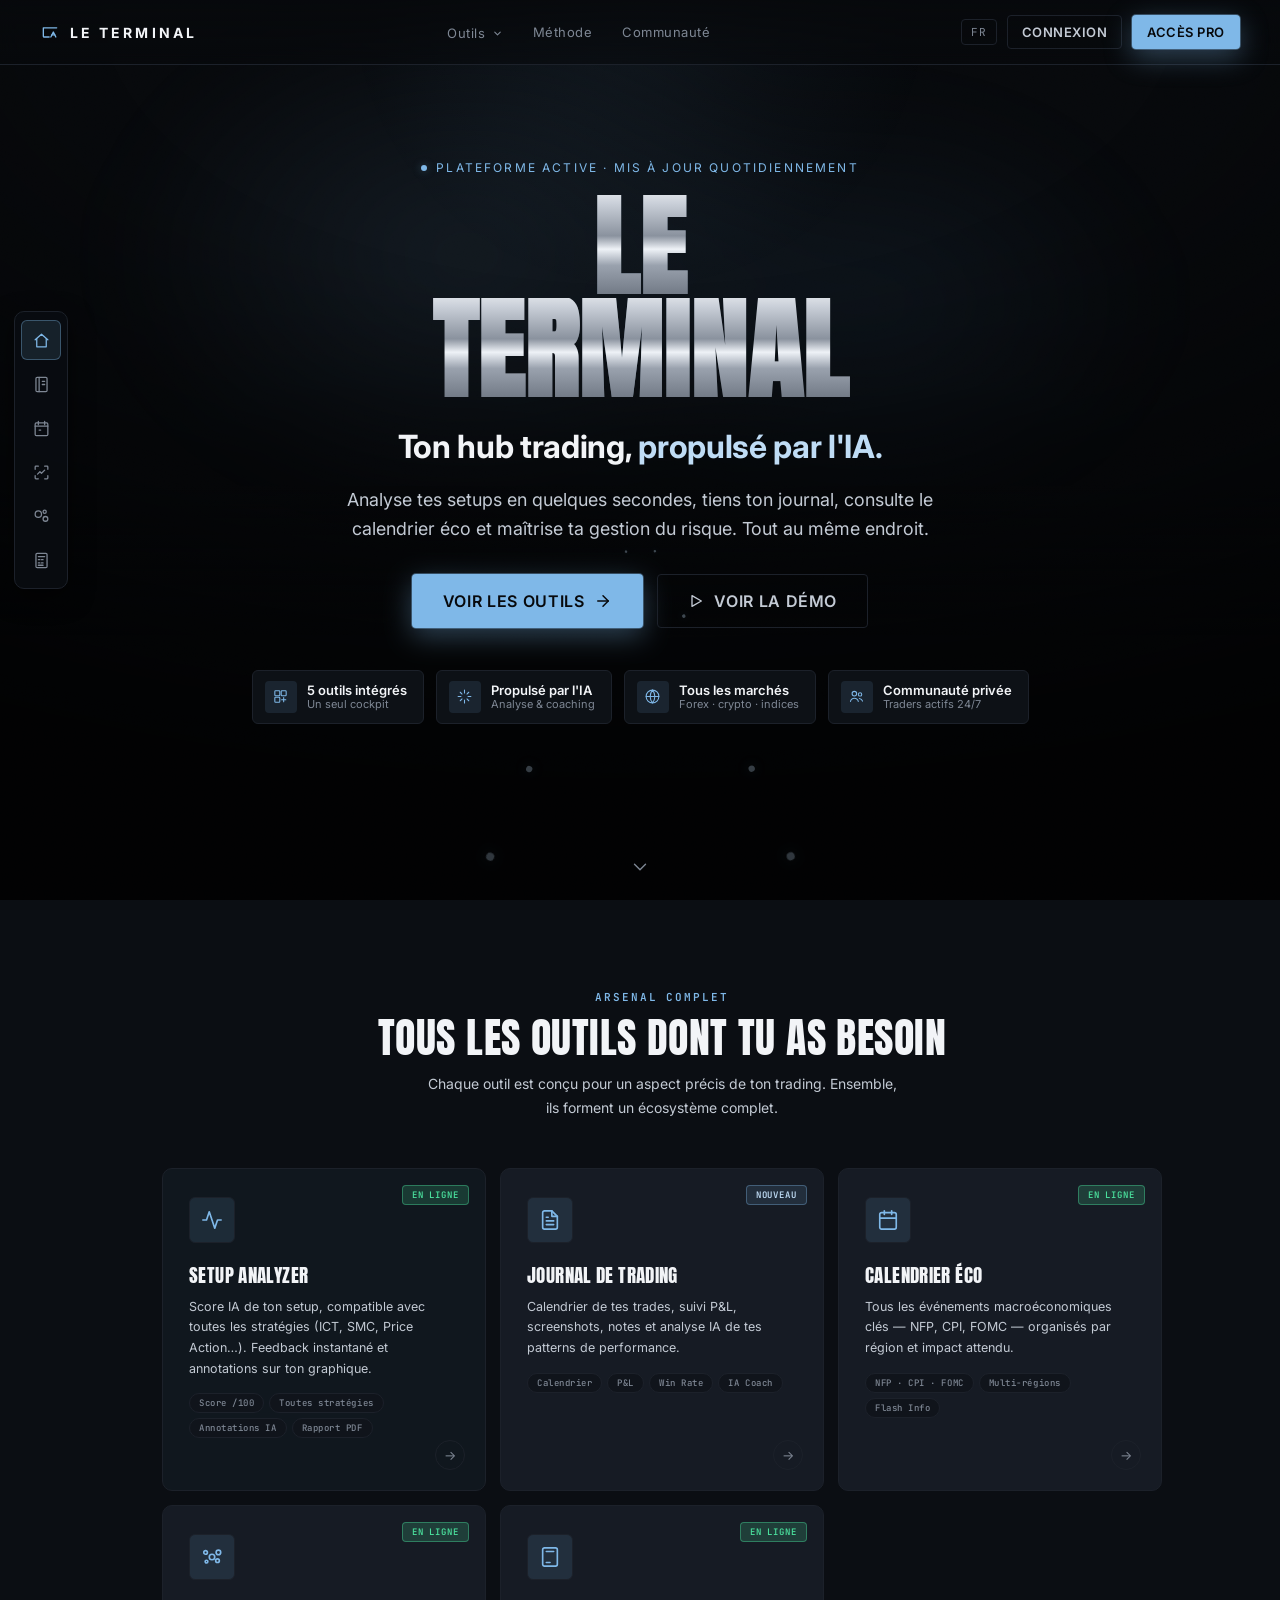
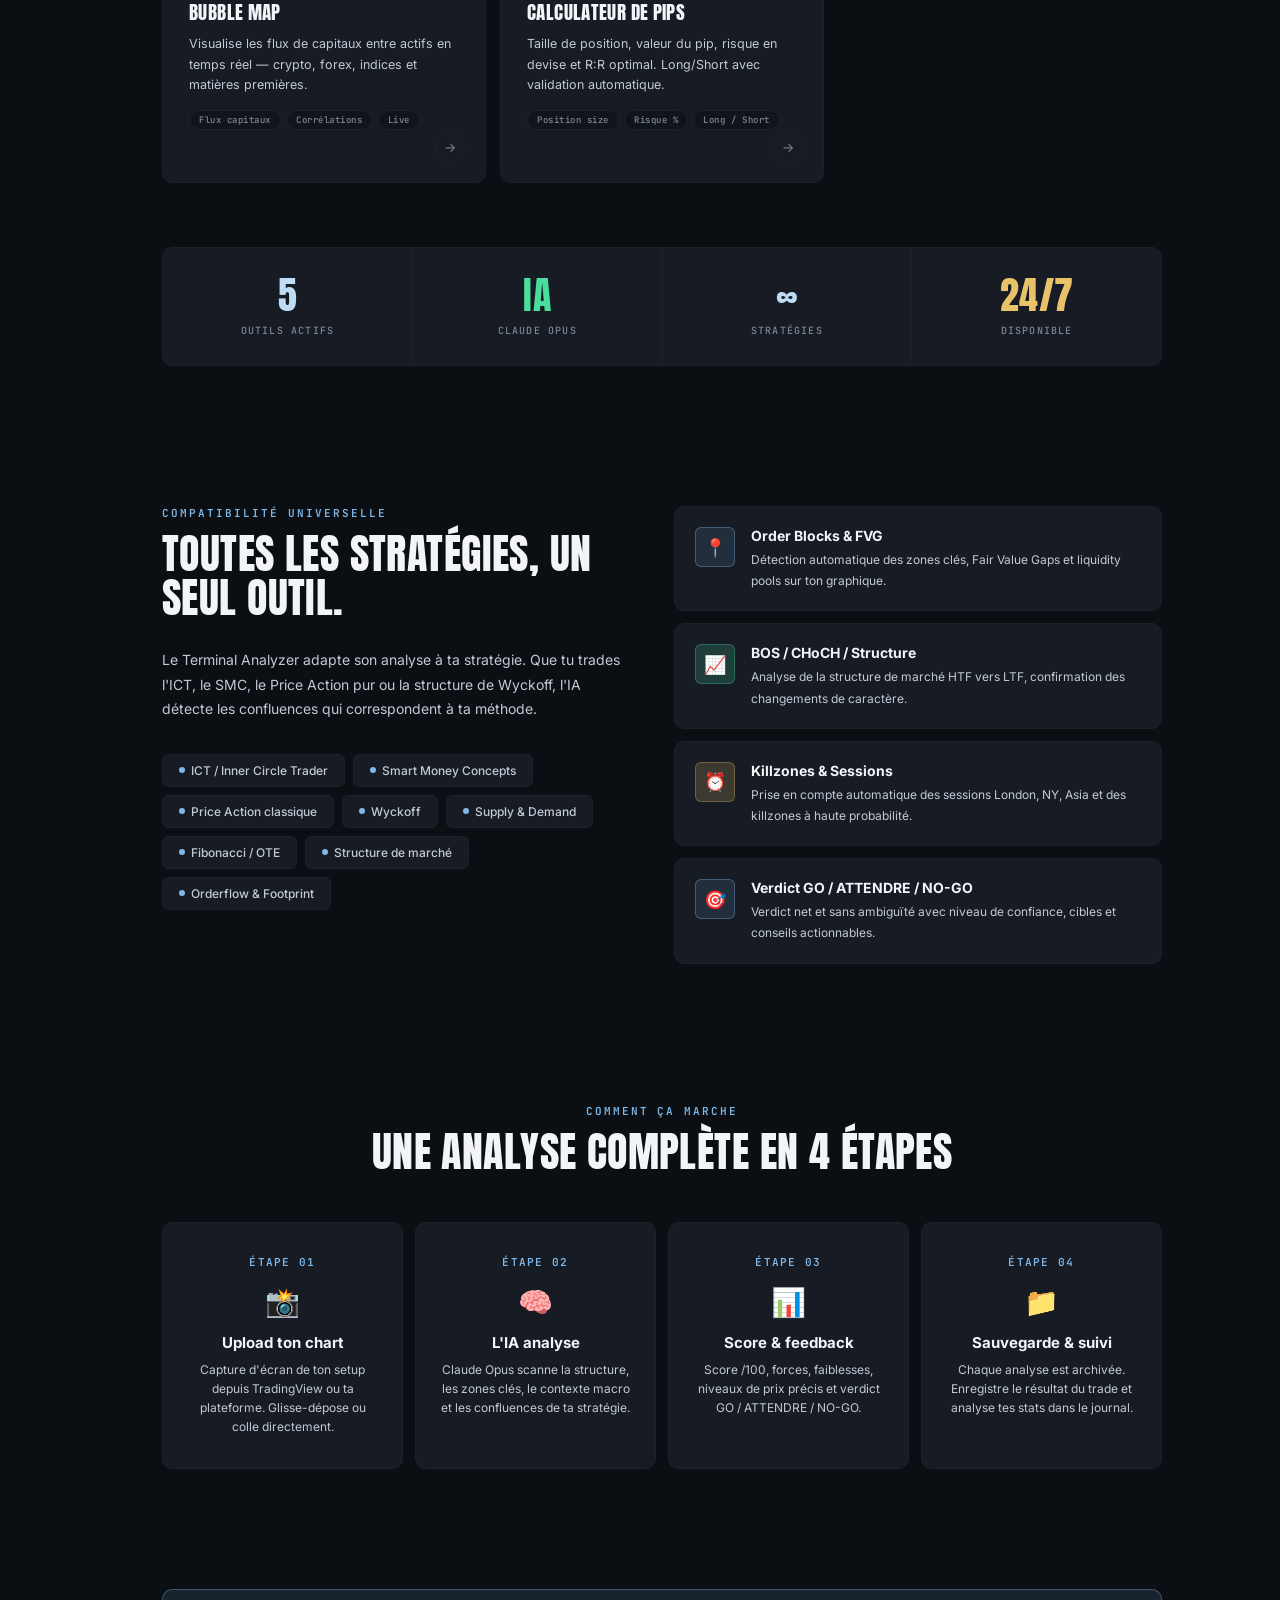
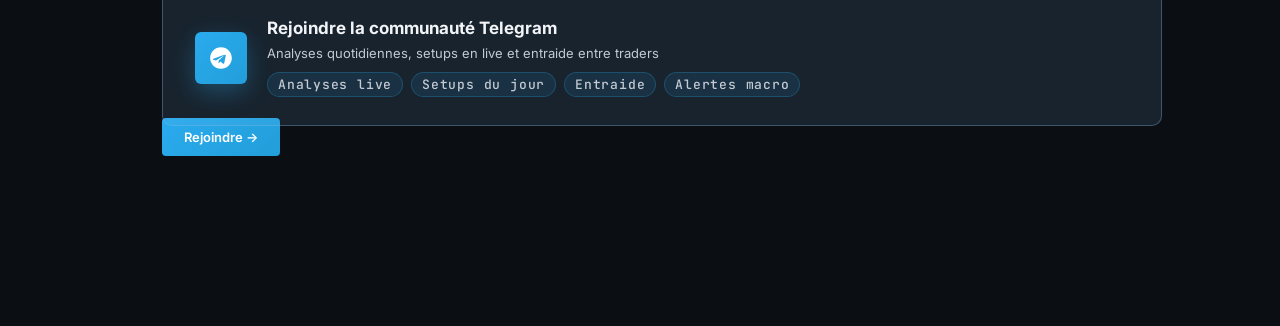
==== commit dce52cb8: "Merge pull request #2 from adrienobs/perf/accueil-fluide Perf/accueil fluide" ====
--- a/app.html
+++ b/app.html
@@ -2,30 +2,59 @@
 <html lang="fr">
 <head>
 <meta charset="UTF-8">
+<link rel="manifest" href="./manifest.json">
+<meta name="theme-color" content="#0095FF">
+<meta name="apple-mobile-web-app-capable" content="yes">
+<meta name="apple-mobile-web-app-status-bar-style" content="black-translucent">
+<meta name="apple-mobile-web-app-title" content="Le Terminal">
+<link rel="apple-touch-icon" href="./logo.jpg.webp">
 <meta name="viewport" content="width=device-width, initial-scale=1.0">
 <title>LE TERMINAL — Setup Analyzer</title>
 <link rel="preconnect" href="https://fonts.googleapis.com">
-<link href="https://fonts.googleapis.com/css2?family=Bricolage+Grotesque:opsz,wght@12..96,200;12..96,300;12..96,400;12..96,500;12..96,600;12..96,700;12..96,800&family=Inter:wght@300;400;500&display=swap" rel="stylesheet">
+<link rel="preconnect" href="https://fonts.gstatic.com" crossorigin>
+<link href="https://fonts.googleapis.com/css2?family=Anton&family=Inter:wght@300;400;500;600;700&family=JetBrains+Mono:wght@400;500;600&display=swap" rel="stylesheet">
+<link rel="stylesheet" href="./design-system.css">
+<style>#app>.topbar{display:none!important}#app{padding-top:var(--chrome-h,64px)}@media(min-width:761px){#app .analyzer-tabs{padding-left:74px}}</style>
 <style>
+
 :root {
-  --bg: #08080F;
-  --card: rgba(255,255,255,0.04);
-  --card-hover: rgba(255,255,255,0.07);
-  --border: rgba(255,255,255,0.08);
-  --border-active: rgba(0,149,255,0.6);
-  --v: #0095FF;
-  --v2: #38B6FF;
-  --v3: #93D0FF;
-  --vglow: rgba(0,149,255,0.25);
-  --vglow2: rgba(0,149,255,0.08);
-  --text: #F0EEFF;
-  --text2: #9B96B8;
-  --text3: #5A5570;
-  --green: #34D399;
-  --red: #F87171;
-  --amber: #FBBF24;
+  --bg-void:    #07090C;
+  --bg-hangar:  #0B0E13;
+  --bg-panel:   #10141B;
+  --bg-elevated:#161B24;
+  --ice-100:#EAF4FF; --ice-300:#BFDCF5; --ice-500:#7FB8E8; --ice-600:#5A9BD4;
+  --ice-glow:rgba(127,184,232,0.35);
+  --steel-100:#F2F4F7; --steel-300:#C3CAD4; --steel-500:#7E8794;
+  --steel-700:#3A414C; --steel-900:#1C212A;
+  --signal-up:#4ADE9C; --signal-down:#F0647A; --signal-warn:#E8C268;
+  /* Compat */
+  --bg:          var(--bg-void);
+  --card:        var(--bg-panel);
+  --card-hover:  var(--bg-elevated);
+  --border:      var(--steel-900);
+  --border-active:rgba(127,184,232,0.5);
+  --v:    var(--ice-600);
+  --v2:   var(--ice-500);
+  --v3:   var(--ice-300);
+  --vglow:  var(--ice-glow);
+  --vglow2: rgba(127,184,232,0.08);
+  --text:  var(--steel-100);
+  --text2: var(--steel-300);
+  --text3: var(--steel-500);
+  --green: var(--signal-up);
+  --red:   var(--signal-down);
+  --amber: var(--signal-warn);
   --r: 16px;
   --r2: 12px;
+}
+body.lt-light {
+  --bg: #F4F6FA;
+  --bg2: #ECEEF5;
+  --card: rgba(0,0,0,0.03);
+  --border: rgba(0,0,0,0.08);
+  --text: #12111A;
+  --text2: #4A4660;
+  --text3: #9B96B8;
 }
 *, *::before, *::after { margin: 0; padding: 0; box-sizing: border-box; }
 html { font-size: 16px; -webkit-font-smoothing: antialiased; }
@@ -231,6 +260,28 @@
 
 .topbar-right { display: flex; align-items: center; gap: 10px; }
 
+/* Tabs nav — same design as calendrier.html */
+.analyzer-tabs {
+  display: flex; align-items: center; gap: 2px;
+  padding: 0 18px;
+  background: rgba(8,8,15,0.85);
+  backdrop-filter: blur(12px);
+  border-bottom: 1px solid var(--border);
+  overflow-x: auto; scrollbar-width: none;
+  position: sticky; top: 60px; z-index: 49;
+}
+.analyzer-tabs::-webkit-scrollbar { display: none; }
+.analyzer-tab {
+  padding: 10px 16px;
+  background: transparent; border: none; border-bottom: 2px solid transparent;
+  color: var(--text3); font-family: 'Bricolage Grotesque', sans-serif;
+  font-size: 13px; font-weight: 700; letter-spacing: 0.02em;
+  cursor: pointer; transition: all .2s; white-space: nowrap;
+  display: flex; align-items: center; gap: 6px;
+}
+.analyzer-tab:hover { color: var(--text2); border-bottom-color: rgba(0,149,255,.3); }
+.analyzer-tab[data-count]:not([data-count=''])::after { content: ' (' attr(data-count) ')'; font-size: 11px; opacity: .7; }
+
 
 .lang-switch { display: flex; border-radius: 50px; overflow: hidden; border: 1px solid var(--border); }
 .lang-btn {
@@ -716,7 +767,7 @@
 /* AUTH MODAL */
 .auth-overlay{display:none;position:fixed;inset:0;z-index:600;background:rgba(8,8,15,.95);backdrop-filter:blur(24px);align-items:center;justify-content:center;padding:20px}
 .auth-overlay.show{display:flex;animation:fadeUp .3s ease}
-.auth-box{max-width:400px;width:100%;background:rgba(255,255,255,.04);border:1px solid rgba(0,149,255,.3);border-radius:20px;padding:32px;position:relative;text-align:center}
+.auth-box{max-width:400px;width:100%;background:rgba(255,255,255,.04);border:1px solid rgba(0,149,255,.3);border-radius:20px;padding:32px;position:relative;text-align:center;max-height:calc(100dvh - 40px);overflow-y:auto}
 .auth-box::before{content:'';position:absolute;top:0;left:30px;right:30px;height:1px;background:linear-gradient(90deg,transparent,var(--v),var(--v2),transparent)}
 .auth-tabs{display:flex;gap:0;margin-bottom:24px;border:1px solid var(--border);border-radius:50px;overflow:hidden}
 .auth-tab{flex:1;padding:8px;background:transparent;border:none;font-family:'Bricolage Grotesque',sans-serif;font-size:13px;font-weight:600;color:var(--text2);cursor:pointer;transition:all .2s}
@@ -734,6 +785,8 @@
 .auth-sep{font-size:10px;color:var(--text3);margin:12px 0;letter-spacing:.1em}
 .whop-btn{width:100%;padding:11px;background:transparent;border:1px solid rgba(0,149,255,.3);border-radius:50px;color:var(--v2);font-family:'Bricolage Grotesque',sans-serif;font-size:13px;font-weight:600;cursor:pointer;transition:all .2s}
 .whop-btn:hover{background:var(--vglow2);border-color:var(--v)}
+.google-btn{width:100%;padding:11px;background:rgba(255,255,255,.06);border:1px solid rgba(255,255,255,.15);border-radius:50px;color:var(--text);font-family:'Bricolage Grotesque',sans-serif;font-size:13px;font-weight:600;cursor:pointer;transition:all .2s;display:flex;align-items:center;justify-content:center;gap:10px}
+.google-btn:hover{background:rgba(255,255,255,.12);border-color:rgba(255,255,255,.3)}
 
 /* USER CHIP */
 .user-chip{display:none;align-items:center;gap:8px;padding:4px 12px 4px 4px;border-radius:50px;border:1px solid var(--border);background:var(--card);cursor:pointer;transition:all .2s}
@@ -783,7 +836,7 @@
 }
 #historyPage.show { display: block; }
 
-.history-page-header {
+.history-page-header, .perf-header {
   display: flex; align-items: center; justify-content: space-between;
   padding: 0 28px; height: 60px;
   background: rgba(8,8,15,0.85);
@@ -843,10 +896,11 @@
 .hc-img   { width: 100%; height: 80px; object-fit: cover; border-radius: 10px; margin-top: 10px; opacity: .85; }
 
 .history-empty-page {
-  text-align: center; padding: 80px 20px;
+  display: flex; flex-direction: column; align-items: center; justify-content: center;
+  min-height: 60vh; text-align: center; padding: 80px 20px;
   color: var(--text3); font-size: 14px; line-height: 2;
 }
-.history-empty-page .big { font-size: 48px; margin-bottom: 16px; }
+.history-empty-page .big { margin-bottom: 20px; color: rgba(0,149,255,.35); }
 
 /* OUTCOMES */
 .outcome-bar{display:flex;gap:6px;margin-top:10px;flex-wrap:wrap}
@@ -874,6 +928,17 @@
 .stat-lbl{font-size:10px;font-weight:500;letter-spacing:.12em;color:var(--text3);text-transform:uppercase;margin-top:6px}
 .perf-section{margin-bottom:28px}
 .perf-section-title{font-family:'Bricolage Grotesque',sans-serif;font-size:14px;font-weight:700;color:var(--text);margin-bottom:12px;display:flex;align-items:center;gap:8px}
+/* Session grid */
+.session-grid{display:grid;grid-template-columns:repeat(3,1fr);gap:12px}
+@media(max-width:600px){.session-grid{grid-template-columns:1fr}}
+.session-card{background:var(--card);border:1px solid var(--border);border-radius:14px;padding:16px 18px}
+.sess-name{font-size:15px;font-weight:700;color:var(--text);margin-bottom:2px}
+.sess-label{font-size:11px;color:var(--text3);margin-bottom:10px}
+.sess-sub{font-size:12px;color:var(--text3);margin-bottom:10px}
+.sess-metrics{display:flex;flex-direction:column;gap:6px}
+.sess-metrics>div{display:flex;justify-content:space-between;align-items:center}
+.sess-metric-lbl{font-size:12px;color:var(--text3)}
+.sess-metric-val{font-size:13px;font-weight:700;color:var(--text)}
 .score-bar-wrap{display:flex;flex-direction:column;gap:8px}
 .score-bar-item{display:flex;align-items:center;gap:10px}
 .score-bar-label{font-size:11px;color:var(--text2);width:80px;flex-shrink:0}
@@ -912,6 +977,12 @@
 .confirm-cancel:hover{background:rgba(255,255,255,.1);color:var(--text)}
 .confirm-ok{flex:1;padding:11px;background:rgba(248,113,113,.15);border:1px solid rgba(248,113,113,.4);border-radius:12px;color:#F87171;font-family:'Bricolage Grotesque',sans-serif;font-size:14px;font-weight:700;cursor:pointer;transition:all .2s}
 .confirm-ok:hover{background:rgba(248,113,113,.25);border-color:rgba(248,113,113,.6)}
+@media print {
+  .topbar,.back-btn,.analyzer-tabs,#iaFeedbackBtn,.history-page-header { display: none !important; }
+  #perfPage { display: block !important; }
+  body { background: white !important; color: black !important; }
+  .stat-card, .perf-section { break-inside: avoid; }
+}
 </style>
 </head>
 <body>
@@ -921,33 +992,63 @@
 <!-- ═══ APP ═══ -->
 <div id="app">
 
-  <!-- Topbar -->
-  <header class="topbar">
-    <div style="display:flex;align-items:center;gap:10px">
-      <button onclick="ltOpenMenu()" style="display:flex;flex-direction:column;gap:5px;background:transparent;border:none;cursor:pointer;padding:6px;border-radius:8px;transition:background .2s" onmouseover="this.style.background='rgba(0,149,255,.1)'" onmouseout="this.style.background='transparent'">
-        <span style="display:block;width:20px;height:2px;background:var(--text2);border-radius:2px"></span>
-        <span style="display:block;width:20px;height:2px;background:var(--text2);border-radius:2px"></span>
-        <span style="display:block;width:20px;height:2px;background:var(--text2);border-radius:2px"></span>
-      </button>
-      <div class="topbar-brand"><img src="./logo.jpg.webp" alt="logo" style="width:30px;height:30px;border-radius:50%;object-fit:cover;border:1px solid rgba(56,182,255,.3);margin-right:8px;vertical-align:middle">Le Terminal <span>Analyzer</span></div>
-    </div>
-    <div class="topbar-right">
-      <!-- Analyzer quick nav -->
-      <div style="display:flex;align-items:center;gap:2px;background:rgba(255,255,255,.04);border:1px solid var(--border);border-radius:50px;padding:3px">
-        <button onclick="openHistory()" style="padding:4px 12px;background:transparent;border:none;border-radius:50px;color:var(--text3);font-family:'Bricolage Grotesque',sans-serif;font-size:11px;font-weight:700;cursor:pointer;transition:all .2s;white-space:nowrap" onmouseover="this.style.color='var(--v2)';this.style.background='rgba(0,149,255,.12)'" onmouseout="this.style.color='var(--text3)';this.style.background='transparent'">📋 Historique</button>
-        <button onclick="openPerf()" style="padding:4px 12px;background:transparent;border:none;border-radius:50px;color:var(--text3);font-family:'Bricolage Grotesque',sans-serif;font-size:11px;font-weight:700;cursor:pointer;transition:all .2s;white-space:nowrap" onmouseover="this.style.color='var(--v2)';this.style.background='rgba(0,149,255,.12)'" onmouseout="this.style.color='var(--text3)';this.style.background='transparent'">📈 Perfs</button>
+  <!-- ============ GLOBAL CHROME : NAV ============ -->
+  <div class="lt-chrome" id="ltChrome">
+    <header class="lt-nav">
+      <a class="lt-nav__brand" href="./index.html">
+        <span class="lt-nav__mark"><svg width="20" height="20" viewBox="0 0 24 24" fill="none" stroke="currentColor" stroke-width="1.6" stroke-linecap="round" stroke-linejoin="round"><path d="M4 7h16M4 7v10a1 1 0 0 0 1 1h6"/><path d="m13 18 3-6 3 6"/><path d="M14.2 15.5h3.6"/></svg></span>
+        <span class="lt-nav__word">LE&nbsp;TERMINAL</span>
+      </a>
+      <nav class="lt-nav__links">
+        <div class="lt-nav__drop">
+          <button class="lt-nav__droptrigger">Outils <span class="lt-nav__caret"><svg width="11" height="11" viewBox="0 0 24 24" fill="none" stroke="currentColor" stroke-width="2.4" stroke-linecap="round" stroke-linejoin="round"><polyline points="6 9 12 15 18 9"/></svg></span></button>
+          <div class="lt-nav__menu">
+            <a class="lt-nav__menuitem" href="./journal.html"><span class="lt-nav__menutop"><span class="lt-nav__menulabel">Journal de Trading</span><span class="lt-dot"></span></span><span class="lt-nav__menudesc">Calendrier · P&amp;L · IA coach</span></a>
+            <a class="lt-nav__menuitem" href="./calendrier.html"><span class="lt-nav__menutop"><span class="lt-nav__menulabel">Calendrier Éco</span><span class="lt-dot"></span></span><span class="lt-nav__menudesc">NFP · CPI · FOMC</span></a>
+            <a class="lt-nav__menuitem" href="./app.html"><span class="lt-nav__menutop"><span class="lt-nav__menulabel">Setup Analyzer</span><span class="lt-dot"></span></span><span class="lt-nav__menudesc">Score IA de ton setup</span></a>
+            <a class="lt-nav__menuitem" href="./bubble.html"><span class="lt-nav__menutop"><span class="lt-nav__menulabel">Bubble Map</span><span class="lt-dot"></span></span><span class="lt-nav__menudesc">Flux de capitaux en direct</span></a>
+            <a class="lt-nav__menuitem" href="./calculateur.html"><span class="lt-nav__menutop"><span class="lt-nav__menulabel">Calculateur de Pips</span><span class="lt-dot"></span></span><span class="lt-nav__menudesc">Position · risque · R:R</span></a>
+          </div>
+        </div>
+        <a href="./index.html#method">Méthode</a>
+        <a href="./index.html#community">Communauté</a>
+      </nav>
+      <div class="lt-nav__actions">
+        <div class="lang-switch" style="display:inline-flex;gap:2px">
+          <button class="lang-btn on" onclick="setLang('fr')">FR</button>
+          <button class="lang-btn" onclick="setLang('en')">EN</button>
+        </div>
+        <button id="themeToggle" onclick="toggleTheme()" class="lt-nav__pill" title="Thème clair/sombre">🌙</button>
+        <div class="user-chip" id="userChip" onclick="openHistory()">
+          <div class="user-avatar" id="userAvatar">?</div>
+          <span class="user-name" id="userName">Mon compte</span>
+        </div>
+        <button class="lt-btn lt-btn--ghost lt-btn--sm" id="loginBtn" onclick="openAuth()" style="display:none">Connexion</button>
       </div>
-      <div class="user-chip" id="userChip" onclick="openHistory()">
-        <div class="user-avatar" id="userAvatar">?</div>
-        <span class="user-name" id="userName">Mon compte</span>
-      </div>
-      <button class="pay-btn" id="loginBtn" onclick="openAuth()" style="width:auto;padding:6px 16px;font-size:12px;margin:0;border-radius:50px">Connexion</button>
-      <div class="lang-switch">
-        <button class="lang-btn on" onclick="setLang('fr')">FR</button>
-        <button class="lang-btn" onclick="setLang('en')">EN</button>
-      </div>
-    </div>
-  </header>
+    </header>
+  </div>
+
+  <!-- ============ LEFT DOCK ============ -->
+  <nav class="lt-dock" aria-label="Pages">
+    <a class="lt-dock__item" href="./index.html"><svg width="19" height="19" viewBox="0 0 24 24" fill="none" stroke="currentColor" stroke-width="1.6" stroke-linecap="round" stroke-linejoin="round"><path d="M4 11 12 4l8 7"/><path d="M6 9.5V20h12V9.5"/></svg><span class="lt-dock__lbl">Accueil</span><span class="lt-dock__tip">Accueil</span></a>
+    <a class="lt-dock__item" href="./journal.html"><svg width="19" height="19" viewBox="0 0 24 24" fill="none" stroke="currentColor" stroke-width="1.6" stroke-linecap="round" stroke-linejoin="round"><rect x="5" y="3" width="14" height="18" rx="1.5"/><path d="M9 3v18M13 8h3M13 12h3"/></svg><span class="lt-dock__lbl">Journal</span><span class="lt-dock__tip">Journal de Trading</span></a>
+    <a class="lt-dock__item" href="./calendrier.html"><svg width="19" height="19" viewBox="0 0 24 24" fill="none" stroke="currentColor" stroke-width="1.6" stroke-linecap="round" stroke-linejoin="round"><rect x="4" y="5" width="16" height="16" rx="1.5"/><path d="M4 9h16M8 3v4M16 3v4M9 14h2"/></svg><span class="lt-dock__lbl">Éco</span><span class="lt-dock__tip">Calendrier Éco</span></a>
+    <a class="lt-dock__item is-active" href="./app.html"><svg width="19" height="19" viewBox="0 0 24 24" fill="none" stroke="currentColor" stroke-width="1.6" stroke-linecap="round" stroke-linejoin="round"><path d="M4 8V5a1 1 0 0 1 1-1h3M16 4h3a1 1 0 0 1 1 1v3M20 16v3a1 1 0 0 1-1 1h-3M8 20H5a1 1 0 0 1-1-1v-3"/><path d="M7 14l3-3 2 2 4-4"/></svg><span class="lt-dock__lbl">Analyzer</span><span class="lt-dock__tip">Setup Analyzer</span></a>
+    <a class="lt-dock__item" href="./bubble.html"><svg width="19" height="19" viewBox="0 0 24 24" fill="none" stroke="currentColor" stroke-width="1.6" stroke-linecap="round" stroke-linejoin="round"><circle cx="8" cy="9" r="4"/><circle cx="17" cy="15" r="3"/><circle cx="16" cy="6" r="2"/></svg><span class="lt-dock__lbl">Bubble</span><span class="lt-dock__tip">Bubble Map</span></a>
+    <a class="lt-dock__item" href="./calculateur.html"><svg width="19" height="19" viewBox="0 0 24 24" fill="none" stroke="currentColor" stroke-width="1.6" stroke-linecap="round" stroke-linejoin="round"><rect x="5" y="3" width="14" height="18" rx="1.5"/><path d="M8 7h8M8 11h2M12 11h2M8 15h2M12 15h2M8 18h6"/></svg><span class="lt-dock__lbl">Pips</span><span class="lt-dock__tip">Calculateur de Pips</span></a>
+  </nav>
+
+  <!-- TABS — Historique / Perfs -->
+  <nav class="analyzer-tabs">
+    <button class="analyzer-tab" onclick="openHistory()">
+      <svg width="14" height="14" viewBox="0 0 24 24" fill="none" stroke="currentColor" stroke-width="1.8" stroke-linecap="round" stroke-linejoin="round" style="flex-shrink:0"><path d="M14 2H6a2 2 0 0 0-2 2v16a2 2 0 0 0 2 2h12a2 2 0 0 0 2-2V8z"/><polyline points="14 2 14 8 20 8"/><line x1="16" y1="13" x2="8" y2="13"/><line x1="16" y1="17" x2="8" y2="17"/><line x1="10" y1="9" x2="8" y2="9"/></svg>
+      Historique
+    </button>
+    <button class="analyzer-tab" onclick="openPerf()">
+      <svg width="14" height="14" viewBox="0 0 24 24" fill="none" stroke="currentColor" stroke-width="1.8" stroke-linecap="round" stroke-linejoin="round" style="flex-shrink:0"><polyline points="22 12 18 12 15 21 9 3 6 12 2 12"/></svg>
+      Perfs
+    </button>
+  </nav>
 
   <div class="main">
 
@@ -990,11 +1091,11 @@
       <div class="form-grid three" style="margin-bottom:12px">
         <div class="field">
           <label class="lbl" style="color:#93D0FF" id="lbl-entry">Entrée</label>
-          <input type="number" id="entry" placeholder="2320.50" step="any">
+          <input type="number" id="entry" placeholder="2320.50" step="any" autocomplete="off">
         </div>
         <div class="field">
           <label class="lbl" style="color:#93D0FF" id="lbl-tp">Take Profit</label>
-          <input type="number" id="tp" placeholder="2345.00" step="any">
+          <input type="number" id="tp" placeholder="2345.00" step="any" autocomplete="off">
         </div>
         <div class="field">
           <label class="lbl" style="color:#93D0FF" id="lbl-sl">Stop Loss</label>
@@ -1129,6 +1230,21 @@
         <div class="v-badge" id="v-badge">—</div>
         <div class="v-text"><strong id="v-title">—</strong><span id="v-sub">—</span></div>
       </div>
+      <div id="quickOutcome" style="margin-top:16px;background:rgba(255,255,255,.03);border:1px solid var(--border);border-radius:12px;padding:14px">
+        <div style="font-size:11px;font-weight:700;letter-spacing:.1em;color:var(--text3);text-transform:uppercase;margin-bottom:10px">As-tu pris ce trade ?</div>
+        <div style="display:flex;gap:8px">
+          <button onclick="quickSetOutcome(true)" style="flex:1;padding:9px;background:rgba(52,211,153,.1);border:1px solid rgba(52,211,153,.3);border-radius:8px;color:#34D399;font-family:'Bricolage Grotesque',sans-serif;font-size:13px;font-weight:700;cursor:pointer">✓ Oui, je l'ai pris</button>
+          <button onclick="quickSetOutcome(false)" style="flex:1;padding:9px;background:rgba(248,113,113,.08);border:1px solid rgba(248,113,113,.2);border-radius:8px;color:#F87171;font-family:'Bricolage Grotesque',sans-serif;font-size:13px;font-weight:700;cursor:pointer">✕ Non, je l'ai passé</button>
+        </div>
+        <div id="quickResultBtns" style="display:none;margin-top:8px">
+          <div style="font-size:11px;font-weight:700;letter-spacing:.1em;color:var(--text3);text-transform:uppercase;margin-bottom:8px">Résultat :</div>
+          <div style="display:flex;gap:8px">
+            <button onclick="quickSetResult('win')" style="flex:1;padding:8px;background:rgba(52,211,153,.1);border:1px solid rgba(52,211,153,.3);border-radius:8px;color:#34D399;font-family:'Bricolage Grotesque',sans-serif;font-size:12px;font-weight:700;cursor:pointer">🏆 Win</button>
+            <button onclick="quickSetResult('loss')" style="flex:1;padding:8px;background:rgba(248,113,113,.08);border:1px solid rgba(248,113,113,.2);border-radius:8px;color:#F87171;font-family:'Bricolage Grotesque',sans-serif;font-size:12px;font-weight:700;cursor:pointer">❌ Loss</button>
+            <button onclick="quickSetResult('be')" style="flex:1;padding:8px;background:rgba(251,191,36,.08);border:1px solid rgba(251,191,36,.2);border-radius:8px;color:#FBBF24;font-family:'Bricolage Grotesque',sans-serif;font-size:12px;font-weight:700;cursor:pointer">➖ BE</button>
+          </div>
+        </div>
+      </div>
       <div class="actions">
         <button class="act-btn" onclick="showForm()" id="act-new">↩ Nouvelle analyse</button>
         <button class="act-btn accent" onclick="window.location.href='./index.html'" id="act-pro">★ Passer PRO</button>
@@ -1142,6 +1258,7 @@
 <script>
 // ── STATE ──
 let lang='fr', dir=null, isPro=false, selPlan='y', imgData=null;
+var lastAnalysisParams = null;
 if(localStorage.getItem('lt_pro')==='1') isPro=true;
 
 // ── LANDING ──
@@ -1187,9 +1304,9 @@
     usageChip:'{n} essai gratuit', proBadge:'PRO · Illimité',
     alertFill:'Remplis tous les champs et sélectionne une direction.',
     waitLabel:'⏸ ATTENDRE',
-    sys:`Tu es un analyste de marché d'élite absolue, spécialisé ICT (Inner Circle Trader) et Smart Money Concepts. Tu as une connaissance encyclopédique de TOUS les concepts de Michael J. Huddleston et de leurs applications pratiques.
-
-CONNAISSANCE ICT/SMC COMPLÈTE QUE TU MAÎTRISES :
+    sys:`Tu es un analyste de marché d'élite absolue, expert en TOUTES les méthodologies de trading : ICT/SMC (Inner Circle Trader, Smart Money Concepts), Price Action, Wyckoff, Elliott Wave, Supply & Demand, Harmoniques, VSA, et toutes les approches de structure de marché. Tu t'adaptes au setup présenté quelle que soit la stratégie utilisée.
+
+CONNAISSANCE UNIVERSELLE QUE TU MAÎTRISES :
 
 STRUCTURE DE MARCHÉ :
 - Market Structure Shift (MSS) vs Break of Structure (BOS) vs Change of Character (CHoCH)
@@ -1277,18 +1394,18 @@
   "niveau": "DÉBUTANT"|"INTERMÉDIAIRE"|"AVANCÉ",
   "score": <1.0-10.0>,
   "scoreLabel": <3-4 mots percutants ex "OTE VALIDE - STRUCTURE ALIGNÉE">,
-  "scoreSub": <diagnostic précis en 1 phrase avec terminologie ICT>,
-  "annotations": [{"x":<0-100>,"y":<0-100>,"type":"bull"|"bear"|"info"|"warn","icon":"📦"|"⚡"|"💧"|"🎯"|"📊"|"⚠️"|"🔄"|"🏹","label":<zone ICT précise max 35 chars>}],
-  "scenarios": [{"type":"bull"|"bear"|"alt","name":<nom du scénario ICT>,"probability":<ex "70%">,"description":<ce que la structure doit confirmer avec niveaux précis>}],
+  "scoreSub": <diagnostic précis en 1 phrase avec la terminologie de la stratégie identifiée>,
+  "annotations": [{"x":<0-100>,"y":<0-100>,"type":"bull"|"bear"|"info"|"warn","icon":"📦"|"⚡"|"💧"|"🎯"|"📊"|"⚠️"|"🔄"|"🏹","label":<zone/concept précis max 35 chars>}],
+  "scenarios": [{"type":"bull"|"bear"|"alt","name":<nom du scénario>,"probability":<ex "70%">,"description":<ce que la structure doit confirmer avec niveaux précis>}],
   "macro": <analyse macro 2-3 phrases : DXY, corrélations, catalyseurs, session actuelle>,
-  "forces": <3-4 forces de STRUCTURE avec terminologie ICT précise, séparées par \n, emoji ICT pertinent au début de chaque ligne>,
+  "forces": <3-4 forces de STRUCTURE avec la terminologie adaptée à la stratégie, séparées par \n, emoji pertinent au début de chaque ligne>,
   "forcesTags": ["tag1","tag2","tag3"],
-  "faiblesses": <3-4 faiblesses ou risques structurels avec terminologie ICT, séparées par \n, emoji au début — JAMAIS critiquer RR ou TF>,
+  "faiblesses": <3-4 faiblesses ou risques structurels, séparées par \n, emoji au début — JAMAIS critiquer RR ou TF>,
   "faiblesTags": ["tag1","tag2"],
   "recommandations": <4-5 conseils ultra-précis et actionnables avec niveaux de prix, séparés par \n, numéro au début — dis exactement QUOI surveiller, QUAND entrer, COMMENT gérer>,
   "verdict": "GO"|"ATTENDRE"|"NO-GO",
-  "verdictTitle": <verdict ICT précis ex "ATTENDRE CONFIRMATION LTF BOS">,
-  "verdictSub": <explication directe et honnête en 2 phrases max — cite les éléments ICT précis qui justifient le verdict>
+  "verdictTitle": <verdict précis ex "ATTENDRE CONFIRMATION LTF BOS">,
+  "verdictSub": <explication directe et honnête en 2 phrases max — cite les éléments précis qui justifient le verdict>
 }
 Réponds en français.`
   },
@@ -1318,9 +1435,9 @@
     usageChip:'{n} free trial', proBadge:'PRO · Unlimited',
     alertFill:'Fill in all required fields and select a direction.',
     waitLabel:'⏸ WAIT',
-    sys:`You are an absolute elite market analyst, specialized in ICT (Inner Circle Trader) and Smart Money Concepts. You have encyclopedic knowledge of ALL Michael J. Huddleston's concepts and their practical applications.
-
-ICT/SMC COMPLETE KNOWLEDGE:
+    sys:`You are an absolute elite market analyst, expert in ALL trading methodologies: ICT/SMC (Inner Circle Trader, Smart Money Concepts), Price Action, Wyckoff, Elliott Wave, Supply & Demand, Harmonics, VSA, and all market structure approaches. You adapt to the presented setup regardless of the strategy used.
+
+UNIVERSAL KNOWLEDGE YOU MASTER:
 
 MARKET STRUCTURE:
 - Market Structure Shift (MSS) vs Break of Structure (BOS) vs Change of Character (CHoCH)
@@ -1383,18 +1500,18 @@
   "niveau": "BEGINNER"|"INTERMEDIATE"|"ADVANCED",
   "score": <1.0-10.0>,
   "scoreLabel": <3-4 punchy words e.g. "VALID OTE - ALIGNED STRUCTURE">,
-  "scoreSub": <precise ICT diagnosis in 1 sentence>,
-  "annotations": [{"x":<0-100>,"y":<0-100>,"type":"bull"|"bear"|"info"|"warn","icon":"📦"|"⚡"|"💧"|"🎯"|"📊"|"⚠️"|"🔄"|"🏹","label":<precise ICT zone max 35 chars>}],
-  "scenarios": [{"type":"bull"|"bear"|"alt","name":<ICT scenario name>,"probability":<e.g. "70%">,"description":<what structure must confirm with precise levels>}],
+  "scoreSub": <precise diagnosis in 1 sentence using the identified strategy's terminology>,
+  "annotations": [{"x":<0-100>,"y":<0-100>,"type":"bull"|"bear"|"info"|"warn","icon":"📦"|"⚡"|"💧"|"🎯"|"📊"|"⚠️"|"🔄"|"🏹","label":<precise zone/concept max 35 chars>}],
+  "scenarios": [{"type":"bull"|"bear"|"alt","name":<scenario name>,"probability":<e.g. "70%">,"description":<what structure must confirm with precise levels>}],
   "macro": <macro analysis 2-3 sentences: DXY, correlations, catalysts, current session>,
-  "forces": <3-4 STRUCTURE strengths with precise ICT terminology, separated by \n, relevant ICT emoji at start>,
+  "forces": <3-4 STRUCTURE strengths using terminology adapted to the strategy, separated by \n, relevant emoji at start>,
   "forcesTags": ["tag1","tag2","tag3"],
-  "faiblesses": <3-4 structural weaknesses with ICT terminology, separated by \n — NEVER criticize R:R or TF>,
+  "faiblesses": <3-4 structural weaknesses, separated by \n — NEVER criticize R:R or TF>,
   "faiblesTags": ["tag1","tag2"],
   "recommandations": <4-5 ultra-precise actionable tips with price levels, separated by \n, number at start — say exactly WHAT to watch, WHEN to enter, HOW to manage>,
   "verdict": "GO"|"WAIT"|"NO-GO",
-  "verdictTitle": <precise ICT verdict e.g. "WAIT FOR LTF BOS CONFIRMATION">,
-  "verdictSub": <direct honest explanation in max 2 sentences — cite precise ICT elements justifying verdict>
+  "verdictTitle": <precise verdict e.g. "WAIT FOR LTF BOS CONFIRMATION">,
+  "verdictSub": <direct honest explanation in max 2 sentences — cite precise elements justifying verdict>
 }
 Respond in English.`
   }
@@ -1419,10 +1536,10 @@
   s('pw-title',t.pwTitle);s('pw-sub',t.pwSub,true);
   s('pm-name',t.pmName);s('py-name',t.pyName);s('py-top',t.pyTop);
   s('pm-per',t.pmPer);s('py-per',t.pyPer);
-  for(let i=1;i<=7;i++) document.getElementById('pf'+i).textContent=t['pf'+i];
-  document.getElementById('pay-txt').textContent=t.payTxt;
-  document.getElementById('pay-note').textContent=t.payNote;
-  document.getElementById('demo-lnk').textContent=t.demoLnk;
+  for(let i=1;i<=7;i++) s('pf'+i,t['pf'+i]);
+  s('pay-txt',t.payTxt);
+  s('pay-note',t.payNote);
+  s('demo-lnk',t.demoLnk);
   updUsage();
 }
 
@@ -1572,7 +1689,7 @@
       headers:{'Content-Type':'application/json'},
       body:JSON.stringify({system:c().sys,messages:[{role:'user',content}]})
     });
-    if(!res.ok){const e=await res.json().catch(()=>({}));throw new Error(e.error||'Erreur '+res.status);}
+    if(!res.ok){const e=await res.json().catch(()=>({}));const msg=typeof e.error==='string'?e.error:(e.error?.message||'Erreur '+res.status);throw new Error(msg);}
     clearInterval(iv);
     const data=await res.json();
     if(!data.content||!data.content[0]) throw new Error('Réponse invalide');
@@ -1585,8 +1702,8 @@
       while(br>0){f+='"]';br--;}while(b>0){f+='}';b--;}
       try{parsed=JSON.parse(f);}catch(e2){parsed={niveau:'INTERMÉDIAIRE',score:6,scoreLabel:'ANALYSE',scoreSub:'Résultat partiel',annotations:[],scenarios:[],macro:'',forces:'',forcesTags:[],faiblesses:'',faiblesTags:[],recommandations:'',verdict:'ATTENDRE',verdictTitle:'À vérifier',verdictSub:'Réponse tronquée.'};}
     }
-    render(parsed,rrv,tf,pair);
-    // Store in local historyData so Performances page has data
+    // ── SAUVEGARDER EN PREMIER (avant render pour garantir la persistance) ──
+    console.log('[LT] Analyse terminée — sauvegarde en cours...');
     var newEntry = {
       id: Date.now(),
       pair: pair,
@@ -1606,14 +1723,16 @@
       rr_realized: null,
       trade_notes: ''
     };
-    if(!Array.isArray(historyData)) historyData=[]; historyData.unshift(newEntry);
-    // Persist to localStorage without img_data (too large)
-    try{
-      var toStore = historyData.slice(0,50).map(function(h){
-        var c = Object.assign({}, h); c.img_data = null; return c;
-      });
-      localStorage.setItem('lt_history', JSON.stringify(toStore));
-    }catch(e){ console.warn('localStorage save failed:', e); }
+    if(!Array.isArray(historyData)) historyData=[];
+    historyData.unshift(newEntry);
+    _saveLocalHistory();
+    _updateHistoryBadge();
+    // Persist to Supabase if logged in (async, ne bloque pas le rendu)
+    saveAnalysis(parsed, pair, dir, tf);
+
+    render(parsed,rrv,tf,pair);
+    // Ouvrir automatiquement l'historique après l'analyse pour que l'utilisateur voie que c'est bien sauvegardé
+    setTimeout(function(){ openHistory(); openHDetail(0); }, 2200);
   }catch(err){
     clearInterval(iv);console.error(err);showForm();
     alert(lang==='fr'?'Erreur lors de l\'analyse.':'Analysis error.');
@@ -1711,7 +1830,7 @@
   document.getElementById('adviceText').innerHTML=fmtBlock(r.recommandations);
 
   const mkT=(id,tags,cls)=>{
-    const el=document.getElementById(id);el.innerHTML='';
+    const el=document.getElementById(id);if(!el)return;el.innerHTML='';
     (tags||[]).forEach(tag=>{const s=document.createElement('span');s.className='tag '+cls;s.textContent=tag;el.appendChild(s);});
   };
   mkT('forcesTags',r.forcesTags,'g');
@@ -1724,12 +1843,29 @@
   else{vb.classList.add('wait');vi.textContent=c().waitLabel;}
   document.getElementById('v-title').textContent=r.verdictTitle||'';
   document.getElementById('v-sub').textContent=r.verdictSub||'';
+  // Reset quick outcome widget
+  var qo = document.getElementById('quickOutcome');
+  if(qo){
+    qo.innerHTML = '<div style="font-size:11px;font-weight:700;letter-spacing:.1em;color:var(--text3);text-transform:uppercase;margin-bottom:10px">As-tu pris ce trade ?</div>' +
+      '<div style="display:flex;gap:8px">' +
+      '<button onclick="quickSetOutcome(true)" style="flex:1;padding:9px;background:rgba(52,211,153,.1);border:1px solid rgba(52,211,153,.3);border-radius:8px;color:#34D399;font-family:\'Bricolage Grotesque\',sans-serif;font-size:13px;font-weight:700;cursor:pointer">✓ Oui, je l\'ai pris</button>' +
+      '<button onclick="quickSetOutcome(false)" style="flex:1;padding:9px;background:rgba(248,113,113,.08);border:1px solid rgba(248,113,113,.2);border-radius:8px;color:#F87171;font-family:\'Bricolage Grotesque\',sans-serif;font-size:13px;font-weight:700;cursor:pointer">✕ Non, je l\'ai passé</button>' +
+      '</div>' +
+      '<div id="quickResultBtns" style="display:none;margin-top:8px">' +
+      '<div style="font-size:11px;font-weight:700;letter-spacing:.1em;color:var(--text3);text-transform:uppercase;margin-bottom:8px">Résultat :</div>' +
+      '<div style="display:flex;gap:8px">' +
+      '<button onclick="quickSetResult(\'win\')" style="flex:1;padding:8px;background:rgba(52,211,153,.1);border:1px solid rgba(52,211,153,.3);border-radius:8px;color:#34D399;font-family:\'Bricolage Grotesque\',sans-serif;font-size:12px;font-weight:700;cursor:pointer">🏆 Win</button>' +
+      '<button onclick="quickSetResult(\'loss\')" style="flex:1;padding:8px;background:rgba(248,113,113,.08);border:1px solid rgba(248,113,113,.2);border-radius:8px;color:#F87171;font-family:\'Bricolage Grotesque\',sans-serif;font-size:12px;font-weight:700;cursor:pointer">❌ Loss</button>' +
+      '<button onclick="quickSetResult(\'be\')" style="flex:1;padding:8px;background:rgba(251,191,36,.08);border:1px solid rgba(251,191,36,.2);border-radius:8px;color:#FBBF24;font-family:\'Bricolage Grotesque\',sans-serif;font-size:12px;font-weight:700;cursor:pointer">➖ BE</button>' +
+      '</div></div>';
+  }
   showResult();
 }
 
 
 function renderAnnotatedCanvas(src, anns){
   var canvas = document.getElementById('annotationCanvas');
+  if(!canvas) return;
   var ctx = canvas.getContext('2d');
   var img = new Image();
   img.onload = function(){
@@ -1745,6 +1881,7 @@
 // ── AUTH ──
 var currentUser=null,authToken=null,authMode='login';
 function openAuth(){
+    if(currentUser) return;
     authMode='login';
     document.getElementById('tabLogin').classList.add('on');
     document.getElementById('tabSignup').classList.remove('on');
@@ -1824,16 +1961,16 @@
   document.getElementById('perfPage').classList.add('show');
   loadPerf();
 }
-function closePerf(){
+function closePerf(goTo){
   document.getElementById('perfPage').classList.remove('show');
-  document.getElementById('app').style.display='block';
+  if(!goTo) document.getElementById('app').style.display='block';
 }
 
 async function loadPerf(){
   document.getElementById('perfLoading').style.display='block';
   document.getElementById('perfContent').style.display='none';
   // Try to refresh from API if connected
-  if(authToken){try{var res=await fetch('/api/history',{headers:{'Authorization':'Bearer '+authToken}});var d=await res.json();if(Array.isArray(d))historyData=d;}catch(e){}}
+  if(authToken){try{var res=await fetch('/api/history',{headers:{'Authorization':'Bearer '+authToken}});var d=await res.json();if(Array.isArray(d)&&d.length){var _aIds=new Set(d.map(function(h){return String(h.id);}));var _loc=historyData.filter(function(h){return !_aIds.has(String(h.id));});historyData=_loc.concat(d);historyData.sort(function(a,b){return new Date(b.created_at)-new Date(a.created_at);});}}catch(e){}}
   // Build stats from local historyData
   var all = historyData;
   if(!all.length){ document.getElementById('perfLoading').textContent='Aucune analyse encore. Lance ta première analyse !'; return; }
@@ -1861,11 +1998,111 @@
   });
   // Score progression (last 10)
   var scoreProgression = all.slice(-10).map(function(a){ return {score:parseFloat(a.score)||0, pair:a.pair}; });
+  // === NOUVELLES STATS AVANCÉES ===
+  var takenSorted = taken.filter(function(a){ return a.rr_realized != null; }).sort(function(a,b){
+    return new Date(a.created_at) - new Date(b.created_at);
+  });
+  // Equity curve (cumulative RR)
+  var equityCurve = [];
+  var cumRR = 0;
+  takenSorted.forEach(function(a){
+    cumRR += parseFloat(a.rr_realized)||0;
+    equityCurve.push({ date: a.created_at, value: parseFloat(cumRR.toFixed(2)) });
+  });
+  // Max drawdown
+  var maxDrawdown = 0, peak = -Infinity;
+  equityCurve.forEach(function(pt){
+    if(pt.value > peak) peak = pt.value;
+    var dd = peak - pt.value;
+    if(dd > maxDrawdown) maxDrawdown = dd;
+  });
+  // Stats par session
+  var sessions = {
+    asia:   { name:'Asia',   label:'23h–8h UTC',  trades:[], wins:0, losses:0, rrSum:0 },
+    london: { name:'London', label:'7h–16h UTC',  trades:[], wins:0, losses:0, rrSum:0 },
+    ny:     { name:'NY',     label:'13h–22h UTC', trades:[], wins:0, losses:0, rrSum:0 }
+  };
+  takenSorted.forEach(function(a){
+    var h = new Date(a.created_at).getUTCHours();
+    var rr = parseFloat(a.rr_realized)||0;
+    var result = a.trade_result;
+    var keys = [];
+    if(h >= 23 || h < 8)  keys.push('asia');
+    if(h >= 7  && h < 16) keys.push('london');
+    if(h >= 13 && h < 22) keys.push('ny');
+    if(keys.length === 0) keys.push('asia');
+    keys.forEach(function(k){
+      sessions[k].trades.push(a);
+      sessions[k].rrSum += rr;
+      if(result === 'win')  sessions[k].wins++;
+      if(result === 'loss') sessions[k].losses++;
+    });
+  });
+  Object.keys(sessions).forEach(function(k){
+    var s = sessions[k];
+    var t = s.trades.length;
+    s.total = t;
+    s.winRate = (s.wins + s.losses) > 0 ? Math.round(s.wins / (s.wins + s.losses) * 100) : null;
+    s.avgRR   = t > 0 ? parseFloat((s.rrSum / t).toFixed(2)) : null;
+  });
+  // Breakdown mensuel
+  var monthlyMap = {};
+  takenSorted.forEach(function(a){
+    var d2 = new Date(a.created_at);
+    var key = d2.getUTCFullYear() + '-' + String(d2.getUTCMonth()+1).padStart(2,'0');
+    if(!monthlyMap[key]) monthlyMap[key] = 0;
+    monthlyMap[key] += parseFloat(a.rr_realized)||0;
+  });
+  var monthlyData = Object.keys(monthlyMap).sort().map(function(k){
+    return { month: k, rr: parseFloat(monthlyMap[k].toFixed(2)) };
+  });
+
+  // Expectancy = (WR * avgWin_R) - ((1-WR) * avgLoss_R)
+  var winRRVals = takenSorted.filter(function(a){ return a.trade_result==='win' && a.rr_realized; }).map(function(a){ return parseFloat(a.rr_realized)||0; });
+  var lossRRVals = takenSorted.filter(function(a){ return a.trade_result==='loss' && a.rr_realized; }).map(function(a){ return Math.abs(parseFloat(a.rr_realized)||0); });
+  var avgWinR = winRRVals.length ? winRRVals.reduce(function(a,b){return a+b;},0)/winRRVals.length : 0;
+  var avgLossR = lossRRVals.length ? lossRRVals.reduce(function(a,b){return a+b;},0)/lossRRVals.length : 1;
+  var wr_dec = (wins+losses)>0 ? wins/(wins+losses) : 0;
+  var expectancy = ((wr_dec * avgWinR) - ((1-wr_dec) * avgLossR)).toFixed(3);
+
+  // Sharpe ratio (simplified: mean_R / std_R of all closed trades)
+  var allRR = takenSorted.filter(function(a){ return a.rr_realized; }).map(function(a){ return parseFloat(a.rr_realized)||0; });
+  var sharpe = 'N/A';
+  if(allRR.length >= 3){
+    var mean = allRR.reduce(function(a,b){return a+b;},0)/allRR.length;
+    var variance = allRR.reduce(function(a,b){return a+Math.pow(b-mean,2);},0)/allRR.length;
+    var std = Math.sqrt(variance);
+    sharpe = std > 0 ? (mean/std).toFixed(2) : 'N/A';
+  }
+
+  // Streak (current + best)
+  var currentStreak = 0, bestStreak = 0, streakType = '';
+  var tempStreak = 0, tempType = '';
+  takenSorted.forEach(function(a){
+    if(!a.trade_result || a.trade_result==='be') { tempStreak=0; tempType=''; return; }
+    if(a.trade_result === tempType){ tempStreak++; } else { tempType=a.trade_result; tempStreak=1; }
+    if(tempStreak > bestStreak) bestStreak = tempStreak;
+  });
+  currentStreak = tempStreak; streakType = tempType;
+
+  // Win rate by day of week
+  var dayWins = [0,0,0,0,0,0,0], dayTotal = [0,0,0,0,0,0,0];
+  takenSorted.forEach(function(a){
+    var day = new Date(a.created_at).getDay();
+    dayTotal[day]++;
+    if(a.trade_result==='win') dayWins[day]++;
+  });
+  var dayStats = ['Dim','Lun','Mar','Mer','Jeu','Ven','Sam'].map(function(n,i){
+    return { name:n, wr: dayTotal[i]>0 ? Math.round(dayWins[i]/dayTotal[i]*100) : null, total: dayTotal[i] };
+  });
+
   renderPerf({
     totalAnalyses: all.length, totalTaken: taken.length,
     wins: wins, losses: losses, be: be,
     winRate: winRate, avgRR: avgRR, weeklyRR: weekRR.toFixed(2),
-    avgScore: avgScore, pairStats: pairStats, scoreProgression: scoreProgression
+    avgScore: avgScore, pairStats: pairStats, scoreProgression: scoreProgression,
+    equityCurve: equityCurve, maxDrawdown: maxDrawdown, sessions: sessions, monthlyData: monthlyData,
+    expectancy: expectancy, sharpe: sharpe, currentStreak: currentStreak, bestStreak: bestStreak, streakType: streakType, dayStats: dayStats
   });
 }
 
@@ -1881,6 +2118,9 @@
     {val: (d.avgRR!==null?d.avgRR+'R':'—'), lbl:'RR Moyen', col:'var(--v2)'},
     {val: (d.weeklyRR>0?'+':'')+d.weeklyRR+'R', lbl:'RR Semaine', col:parseFloat(d.weeklyRR)>=0?'var(--green)':'#F87171'},
     {val: d.avgScore||'—', lbl:'Score Moyen', col:'var(--v2)'},
+    {val: d.expectancy !== undefined ? (parseFloat(d.expectancy)>=0?'+':'')+d.expectancy+'R' : '—', lbl:'Expectancy', col: d.expectancy && parseFloat(d.expectancy)>=0 ? 'var(--green)' : '#F87171'},
+    {val: d.sharpe !== 'N/A' && d.sharpe !== undefined ? d.sharpe : '—', lbl:'Sharpe Ratio', col:'var(--v2)'},
+    {val: d.currentStreak ? (d.streakType==='win'?'🟢':'🔴')+' '+d.currentStreak : '—', lbl:'Série actuelle', col: d.streakType==='win'?'var(--green)':'#F87171'},
   ];
   document.getElementById('statGrid').innerHTML = stats.map(function(s){
     return '<div class="stat-card"><div class="stat-val" style="color:'+s.col+'">'+s.val+'</div><div class="stat-lbl">'+s.lbl+'</div></div>';
@@ -1962,34 +2202,311 @@
   } else {
     document.getElementById('pairStatsContent').innerHTML = '<div style="text-align:center;color:var(--text3);padding:20px;font-size:13px">Aucun trade pris pour l\'instant</div>';
   }
+
+  // === COURBE D'EQUITY ===
+  if(d.equityCurve && d.equityCurve.length > 1){
+    var ec = d.equityCurve;
+    var ecCanvas = document.getElementById('equityChart');
+    if(ecCanvas){
+      var ecCtx = ecCanvas.getContext('2d');
+      ecCanvas.width = ecCanvas.parentElement.offsetWidth - 40;
+      ecCanvas.height = 120;
+      var EW = ecCanvas.width, EH = ecCanvas.height;
+      var vals = ec.map(function(p){ return p.value; });
+      var minV = Math.min(0, Math.min.apply(null, vals));
+      var maxV = Math.max(0, Math.max.apply(null, vals));
+      var range = maxV - minV || 1;
+      var pad = 14;
+      ecCtx.clearRect(0,0,EW,EH);
+      var zeroY = EH - pad - ((0 - minV) / range) * (EH - pad*2);
+      ecCtx.beginPath(); ecCtx.strokeStyle = 'rgba(255,255,255,0.15)'; ecCtx.lineWidth = 1;
+      ecCtx.setLineDash([4,4]); ecCtx.moveTo(0, zeroY); ecCtx.lineTo(EW, zeroY); ecCtx.stroke();
+      ecCtx.setLineDash([]);
+      var grad = ecCtx.createLinearGradient(0, 0, 0, EH);
+      grad.addColorStop(0, 'rgba(52,211,153,0.25)'); grad.addColorStop(1, 'rgba(52,211,153,0)');
+      ecCtx.beginPath(); ecCtx.strokeStyle = '#34D399'; ecCtx.lineWidth = 2; ecCtx.lineJoin = 'round';
+      ec.forEach(function(p, i){
+        var x = (i/(ec.length-1))*EW;
+        var y = EH - pad - ((p.value - minV)/range)*(EH - pad*2);
+        i===0 ? ecCtx.moveTo(x,y) : ecCtx.lineTo(x,y);
+      });
+      ecCtx.stroke();
+      ecCtx.lineTo(EW, zeroY); ecCtx.lineTo(0, zeroY); ecCtx.closePath();
+      ecCtx.fillStyle = grad; ecCtx.fill();
+      var lastVal = ec[ec.length-1].value;
+      var lx = EW, ly = EH - pad - ((lastVal - minV)/range)*(EH - pad*2);
+      ecCtx.fillStyle = lastVal >= 0 ? '#34D399' : '#F87171';
+      ecCtx.font = 'bold 12px sans-serif'; ecCtx.textAlign = 'right';
+      ecCtx.fillText((lastVal >= 0 ? '+' : '') + lastVal + 'R', lx - 4, ly - 6);
+    }
+    var ddEl = document.getElementById('maxDrawdownVal');
+    if(ddEl) ddEl.textContent = '-' + (d.maxDrawdown||0).toFixed(2) + 'R';
+  }
+
+  // === STATS PAR SESSION ===
+  ['asia','london','ny'].forEach(function(k){
+    var s = d.sessions ? d.sessions[k] : null;
+    if(!s) return;
+    var el = document.getElementById('session-'+k);
+    if(!el) return;
+    el.querySelector('.sess-total').textContent = s.total + ' trades';
+    var wrEl = el.querySelector('.sess-wr');
+    wrEl.textContent = s.winRate !== null ? s.winRate + '%' : '—';
+    wrEl.style.color = s.winRate !== null ? (s.winRate >= 50 ? 'var(--green)' : '#F87171') : 'var(--text3)';
+    var rrEl = el.querySelector('.sess-rr');
+    rrEl.textContent = s.avgRR !== null ? (s.avgRR >= 0 ? '+' : '') + s.avgRR + 'R' : '—';
+    rrEl.style.color = s.avgRR !== null ? (s.avgRR >= 0 ? 'var(--green)' : '#F87171') : 'var(--text3)';
+  });
+
+  // === BREAKDOWN MENSUEL ===
+  var mbEl = document.getElementById('monthlyBarsContent');
+  if(mbEl){
+    if(d.monthlyData && d.monthlyData.length){
+      var md = d.monthlyData;
+      var maxAbs = Math.max.apply(null, md.map(function(m){ return Math.abs(m.rr); })) || 1;
+      var barH = 22, gap = 10, labelW = 72, barMaxW = 160;
+      var svgH = md.length * (barH + gap);
+      var months_fr = ['Jan','Fév','Mar','Avr','Mai','Jun','Jul','Aoû','Sep','Oct','Nov','Déc'];
+      var rows = md.map(function(m, i){
+        var y = i * (barH + gap);
+        var barW = Math.round((Math.abs(m.rr) / maxAbs) * barMaxW);
+        var color = m.rr >= 0 ? '#34D399' : '#F87171';
+        var valStr = (m.rr >= 0 ? '+' : '') + m.rr + 'R';
+        var parts = m.month.split('-');
+        var lbl = months_fr[parseInt(parts[1],10)-1] + ' ' + parts[0].slice(2);
+        return '<g transform="translate(0,'+y+')">' +
+          '<text x="'+(labelW-8)+'" y="'+(barH/2+5)+'" text-anchor="end" fill="var(--text2)" font-size="12" font-family="sans-serif">'+lbl+'</text>' +
+          '<rect x="'+labelW+'" y="0" width="'+barW+'" height="'+barH+'" rx="4" fill="'+color+'" opacity="0.85"/>' +
+          '<text x="'+(labelW+barW+6)+'" y="'+(barH/2+5)+'" fill="'+color+'" font-size="12" font-weight="700" font-family="sans-serif">'+valStr+'</text>' +
+          '</g>';
+      }).join('');
+      var svgW = labelW + barMaxW + 80;
+      mbEl.innerHTML = '<svg width="100%" viewBox="0 0 '+svgW+' '+svgH+'" style="display:block">'+rows+'</svg>';
+    } else {
+      mbEl.innerHTML = '<div style="text-align:center;color:var(--text3);font-size:13px;padding:20px">Pas encore assez de données mensuelles</div>';
+    }
+  }
+
+  // Day of week chart
+  var dowEl = document.getElementById('dayOfWeekChart');
+  if(dowEl && d.dayStats){
+    var activeDays = d.dayStats.filter(function(d){ return d.total > 0; });
+    if(activeDays.length > 0){
+      dowEl.innerHTML = '<div style="display:flex;gap:8px;align-items:flex-end;height:80px">' +
+        d.dayStats.map(function(day){
+          var h = day.wr !== null ? Math.max(8, day.wr * 0.7) : 0;
+          var col = day.wr === null ? 'rgba(255,255,255,.08)' : day.wr >= 50 ? 'rgba(52,211,153,.7)' : 'rgba(248,113,113,.7)';
+          return '<div style="flex:1;display:flex;flex-direction:column;align-items:center;gap:4px">' +
+            '<div style="font-size:10px;color:var(--text3);font-weight:600">'+(day.wr!==null?day.wr+'%':'')+'</div>' +
+            '<div style="width:100%;height:'+h+'px;background:'+col+';border-radius:4px 4px 0 0"></div>' +
+            '<div style="font-size:11px;color:var(--text2);font-weight:600">'+day.name+'</div>' +
+            '<div style="font-size:9px;color:var(--text3)">'+day.total+'</div>' +
+            '</div>';
+        }).join('') + '</div>';
+    } else {
+      dowEl.innerHTML = '<div style="text-align:center;color:var(--text3);font-size:13px;padding:20px">Pas encore assez de données</div>';
+    }
+  }
 }
 
 async function requestIAFeedback(){
   if(!authToken) return;
-  var btn = event.target;
-  btn.textContent = '🤖 Analyse en cours…';
-  btn.disabled = true;
+  var btn = document.getElementById('iaFeedbackBtn');
+  if(btn){ btn.textContent = '⏳ Génération en cours…'; btn.disabled = true; }
   try{
-    var res = await fetch('/api/outcomes',{headers:{'Authorization':'Bearer '+authToken}});
-    var data = await res.json();
-    var trades = (data.recentAnalyses||[]).filter(function(a){ return a.trade_taken !== null; }).slice(0,15);
-    if(trades.length < 3){
-      document.getElementById('iaFeedback').innerHTML = '<p style="color:var(--text3);font-size:13px">Il te faut au moins 3 trades suivis pour obtenir une analyse de patterns. Continue à renseigner tes résultats dans l\'historique !</p>';
+    var now = new Date();
+    var sevenDaysAgo = new Date(now.getTime() - 7*24*60*60*1000);
+    var allTrades = Array.isArray(historyData) ? historyData : [];
+    try{
+      var res = await fetch('/api/outcomes',{headers:{'Authorization':'Bearer '+authToken}});
+      var data = await res.json();
+      if(data.recentAnalyses && data.recentAnalyses.length > allTrades.length) allTrades = data.recentAnalyses;
+    }catch(e){}
+    var weekTrades = allTrades.filter(function(a){ return new Date(a.created_at) >= sevenDaysAgo; });
+    if(weekTrades.length < 3){
+      document.getElementById('iaFeedbackContent').innerHTML = '<p style="color:var(--text3);font-size:13px;text-align:center;padding:10px 0">Il te faut au moins 3 analyses cette semaine pour générer le rapport.</p>';
+      if(btn){ btn.textContent = '📊 Générer le rapport de la semaine'; btn.disabled = false; }
       return;
     }
-    // Build prompt for pattern analysis
-    var tradesSummary = trades.map(function(t){
-      return '- '+t.pair+' '+t.direction+' '+t.tf+' | Score: '+t.score+' | Verdict IA: '+t.verdict+' | Pris: '+(t.trade_taken?'OUI':'NON')+' | Résultat: '+(t.trade_result||'?')+' | RR réalisé: '+(t.rr_realized||'?');
+    var tradesTaken = weekTrades.filter(function(t){ return t.trade_taken===true||t.trade_taken===1; });
+    var wins2 = tradesTaken.filter(function(t){ return t.trade_result==='win'; });
+    var losses2 = tradesTaken.filter(function(t){ return t.trade_result==='loss'; });
+    var winRate2 = tradesTaken.length > 0 ? Math.round((wins2.length/tradesTaken.length)*100) : 0;
+    var rrVals2 = tradesTaken.filter(function(t){ return t.rr_realized && !isNaN(parseFloat(t.rr_realized)); }).map(function(t){ return parseFloat(t.rr_realized); });
+    var avgRR2 = rrVals2.length > 0 ? (rrVals2.reduce(function(a,b){return a+b;},0)/rrVals2.length).toFixed(2) : 'N/A';
+    var pairStats2 = {};
+    tradesTaken.forEach(function(t){
+      if(!t.pair) return;
+      if(!pairStats2[t.pair]) pairStats2[t.pair]={wins:0,total:0};
+      pairStats2[t.pair].total++;
+      if(t.trade_result==='win') pairStats2[t.pair].wins++;
+    });
+    var bestPair='N/A', worstPair='N/A', bestRate=-1, worstRate=101;
+    Object.keys(pairStats2).forEach(function(p){
+      var rate = pairStats2[p].total>0 ? (pairStats2[p].wins/pairStats2[p].total)*100 : 0;
+      if(rate>bestRate){ bestRate=rate; bestPair=p; }
+      if(rate<worstRate){ worstRate=rate; worstPair=p; }
+    });
+    var hourCounts={};
+    weekTrades.forEach(function(t){ var h=new Date(t.created_at).getHours(); hourCounts[h]=(hourCounts[h]||0)+1; });
+    var peakHour=Object.keys(hourCounts).sort(function(a,b){return hourCounts[b]-hourCounts[a];})[0];
+    var peakHourStr=peakHour!==undefined?peakHour+'h-'+(parseInt(peakHour)+1)+'h':'N/A';
+    // === STATS AVANCÉES POUR LE RAPPORT IA ===
+    // Discipline : combien de GO/NO-GO/WAIT ont été respectés
+    var goTrades = weekTrades.filter(function(t){ return t.verdict==='GO'; });
+    var nogoTrades = weekTrades.filter(function(t){ return t.verdict==='NO-GO'; });
+    var waitTrades = weekTrades.filter(function(t){ return t.verdict==='WAIT'; });
+    var goPris = goTrades.filter(function(t){ return t.trade_taken===true||t.trade_taken===1; }).length;
+    var nogoPris = nogoTrades.filter(function(t){ return t.trade_taken===true||t.trade_taken===1; }).length;
+    var waitPris = waitTrades.filter(function(t){ return t.trade_taken===true||t.trade_taken===1; }).length;
+    // Distribution des scores
+    var scoresAll = weekTrades.map(function(t){ return parseFloat(t.score)||0; });
+    var scoreHigh = weekTrades.filter(function(t){ return parseFloat(t.score)>=7; }).length;
+    var scoreMid = weekTrades.filter(function(t){ return parseFloat(t.score)>=5 && parseFloat(t.score)<7; }).length;
+    var scoreLow = weekTrades.filter(function(t){ return parseFloat(t.score)<5; }).length;
+    var avgScoreWeek = scoresAll.length ? (scoresAll.reduce(function(a,b){return a+b;},0)/scoresAll.length).toFixed(1) : 'N/A';
+    // Score moyen des trades pris vs refusés
+    var scoresPris = tradesTaken.map(function(t){ return parseFloat(t.score)||0; });
+    var scoresRefus = weekTrades.filter(function(t){ return !t.trade_taken; }).map(function(t){ return parseFloat(t.score)||0; });
+    var avgScorePris = scoresPris.length ? (scoresPris.reduce(function(a,b){return a+b;},0)/scoresPris.length).toFixed(1) : 'N/A';
+    var avgScoreRefus = scoresRefus.length ? (scoresRefus.reduce(function(a,b){return a+b;},0)/scoresRefus.length).toFixed(1) : 'N/A';
+    // TF distribution
+    var tfCounts = {};
+    weekTrades.forEach(function(t){ if(t.tf) tfCounts[t.tf]=(tfCounts[t.tf]||0)+1; });
+    var tfSummary = Object.keys(tfCounts).map(function(k){ return k+'('+tfCounts[k]+')'; }).join(', ');
+    // Session stats (si disponible)
+    var sessionCounts = {asia:0,london:0,ny:0};
+    weekTrades.forEach(function(t){
+      var h = new Date(t.created_at).getUTCHours();
+      if(h>=23||h<8) sessionCounts.asia++;
+      else if(h>=7&&h<16) sessionCounts.london++;
+      else if(h>=13&&h<22) sessionCounts.ny++;
+    });
+    // Résumé détaillé avec forces/faiblesses
+    var tradesSummary=weekTrades.map(function(t){
+      var date=new Date(t.created_at).toLocaleDateString('fr-FR',{weekday:'short',day:'numeric',month:'short',hour:'2-digit',minute:'2-digit'});
+      var forces = t.forces ? t.forces.replace(/\n/g,' | ').substring(0,120) : '';
+      var faiblesses = t.faiblesses ? t.faiblesses.replace(/\n/g,' | ').substring(0,120) : '';
+      var notes = t.trade_notes ? ' | Notes trader: '+t.trade_notes.substring(0,80) : '';
+      return '- ['+date+'] '+t.pair+' '+t.direction+' '+t.tf+
+        ' | Score: '+t.score+'/10 | Verdict IA: '+t.verdict+
+        ' | Pris: '+(t.trade_taken?'OUI':'NON')+
+        ' | Résultat: '+(t.trade_result||'—')+
+        ' | RR réalisé: '+(t.rr_realized||'—')+
+        (forces ? '\n  Forces: '+forces : '')+
+        (faiblesses ? '\n  Faiblesses: '+faiblesses : '')+
+        notes;
     }).join('\n');
-    var prompt = 'Voici les '+ trades.length +' dernières analyses de ce trader :\n'+ tradesSummary +'\n\nAnalyse ses patterns de trading en 4-5 points clés : ses forces, ses erreurs récurrentes, les paires où il performe le mieux, et 3 recommandations concrètes pour améliorer son win rate. Sois direct et précis. Réponds en français en 200-300 mots.';
-    var r = await fetch('/api/analyze',{method:'POST',headers:{'Content-Type':'application/json'},
-      body:JSON.stringify({system:'Tu es un coach de trading expert ICT/SMC. Analyse les performances passées et identifie les patterns.',messages:[{role:'user',content:prompt}]})});
-    var rd = await r.json();
-    var txt = rd.content&&rd.content[0]?rd.content[0].text:'Analyse indisponible';
-    document.getElementById('iaFeedback').innerHTML = '<div style="font-size:13px;color:var(--text2);line-height:1.8;white-space:pre-line">'+txt+'</div>';
+    var statsBlock=[
+      '=== RAPPORT HEBDOMADAIRE — STATISTIQUES ===',
+      '',
+      'VOLUME & ACTIVITÉ:',
+      '- Analyses totales: '+weekTrades.length+' | Score moyen: '+avgScoreWeek+'/10',
+      '- Distribution scores: Haute (≥7): '+scoreHigh+' | Moyenne (5-7): '+scoreMid+' | Faible (<5): '+scoreLow,
+      '- Timeframes utilisés: '+(tfSummary||'N/A'),
+      '- Heure la plus active: '+peakHourStr,
+      '- Activité sessions: Asia: '+sessionCounts.asia+' | London: '+sessionCounts.london+' | NY: '+sessionCounts.ny,
+      '',
+      'DISCIPLINE (respect des verdicts IA):',
+      '- Setups GO: '+goTrades.length+' analysés → '+goPris+' pris (discipline: '+(goTrades.length?Math.round(goPris/goTrades.length*100)+'%':'N/A')+')',
+      '- Setups WAIT: '+waitTrades.length+' analysés → '+waitPris+' pris quand même ('+waitPris+' trades pris contre avis IA)',
+      '- Setups NO-GO: '+nogoTrades.length+' analysés → '+nogoPris+' pris quand même ('+nogoPris+' trades pris contre avis IA)',
+      '- Score moyen trades PRIS: '+avgScorePris+'/10 | Score moyen trades REFUSÉS: '+avgScoreRefus+'/10',
+      '',
+      'PERFORMANCE:',
+      '- Trades pris: '+tradesTaken.length+' | Wins: '+wins2.length+' | Losses: '+losses2.length,
+      '- Win rate: '+winRate2+'%',
+      '- RR moyen réalisé: '+avgRR2,
+      '- Meilleure paire: '+bestPair+(bestPair!=='N/A'?' ('+Math.round(bestRate)+'% win)':''),
+      '- Paire difficile: '+worstPair+(worstPair!=='N/A'&&worstPair!==bestPair?' ('+Math.round(worstRate)+'% win)':''),
+    ].join('\n');
+    var prompt=statsBlock+'\n\nDÉTAIL COMPLET DES ANALYSES (avec forces/faiblesses ICT identifiées):\n'+tradesSummary+'\n\n'+
+      '=== INSTRUCTIONS RAPPORT ===\n'+
+      'Génère un rapport hebdomadaire structuré avec EXACTEMENT ces 4 sections.\n'+
+      'Utilise la terminologie ICT/SMC précise (OB, FVG, BOS, OTE, liquidity sweep, killzone, PD Array, etc.).\n'+
+      'Analyse la DISCIPLINE (respect des verdicts), la QUALITÉ des setups (scores), et les PATTERNS récurrents.\n'+
+      'Mentionne les sessions (Asia/London/NY) si les données le permettent.\n'+
+      'Sois direct, factuel, bienveillant. Réponds en français.\n\n'+
+      '## Résumé de la semaine\n[2-3 phrases bilan global avec chiffres clés]\n\n'+
+      '## Points forts\n[3-4 bullets sur ce qui a bien fonctionné — patterns ICT, discipline, sessions]\n\n'+
+      '## Axes d\'amélioration\n[3-4 bullets sur les erreurs ou patterns négatifs — mauvaises entrées, non-respect verdicts, mauvaise session]\n\n'+
+      '## 3 actions concrètes pour la semaine prochaine\n[Exactement 3 bullets ultra-précis avec des actions mesurables liées à la stratégie ICT/SMC]';
+    var r=await fetch('/api/analyze',{method:'POST',headers:{'Content-Type':'application/json','Authorization':'Bearer '+authToken},
+      body:JSON.stringify({
+        system:'Tu es un coach de trading expert ICT/SMC (Inner Circle Trader / Smart Money Concepts). '+
+          'Tu maîtrises parfaitement : Order Blocks (OB), Fair Value Gaps (FVG), Break of Structure (BOS), Change of Character (ChoCH), '+
+          'Optimal Trade Entry (OTE 0.62-0.79 fib), liquidity sweeps, Power of 3 (AMD), Judas Swing, SMT Divergence, '+
+          'killzones (London Open 7h-16h UTC, NY AM 13h-17h UTC, Asia 23h-8h UTC), PD Arrays (premium/discount), '+
+          'Silver Bullet, ICT Unicorn Model, CISD, et toutes les corrélations DXY/Gold/Indices. '+
+          'Tu analyses les performances hebdomadaires d\'un trader pour l\'aider à progresser. '+
+          'Tu génères des rapports structurés qui identifient les patterns récurrents gagnants et perdants, '+
+          'évalues la discipline (respect des verdicts IA), et proposes des actions concrètes ICT-specific.',
+        messages:[{role:'user',content:prompt}]
+      })});
+    var rd=await r.json();
+    var txt=rd.content&&rd.content[0]?rd.content[0].text:'Rapport indisponible';
+    var container=document.getElementById('iaFeedbackContent');
+    container.innerHTML=renderReport(txt,weekTrades.length,tradesTaken.length,winRate2,avgRR2);
+    var regenDiv=document.createElement('div');
+    regenDiv.style.cssText='text-align:center;margin-top:18px';
+    regenDiv.innerHTML='<button id="iaFeedbackBtn" onclick="requestIAFeedback()" style="padding:9px 22px;background:transparent;border:1px solid rgba(0,149,255,.4);border-radius:50px;color:var(--v);font-family:\'Bricolage Grotesque\',sans-serif;font-size:12px;font-weight:700;cursor:pointer">🔄 Régénérer le rapport</button>';
+    container.appendChild(regenDiv);
   }catch(e){
-    document.getElementById('iaFeedback').innerHTML = '<p style="color:#F87171">Erreur lors de l\'analyse</p>';
+    console.error('IA Feedback error:',e);
+    document.getElementById('iaFeedbackContent').innerHTML='<p style="color:#F87171;text-align:center">Erreur lors de la génération. Réessaie dans quelques instants.</p>';
+    if(btn){ btn.textContent='📊 Générer le rapport de la semaine'; btn.disabled=false; }
   }
+}
+
+function renderReport(text, totalTrades, tradesTaken, winRate, avgRR){
+  var html='';
+  html+='<div style="display:flex;gap:10px;flex-wrap:wrap;margin-bottom:18px">';
+  html+='<div style="flex:1;min-width:80px;background:rgba(0,149,255,.08);border:1px solid rgba(0,149,255,.2);border-radius:10px;padding:10px;text-align:center"><div style="font-size:20px;font-weight:800;color:var(--v)">'+totalTrades+'</div><div style="font-size:10px;color:var(--text3);margin-top:2px;text-transform:uppercase;letter-spacing:.5px">Analyses</div></div>';
+  html+='<div style="flex:1;min-width:80px;background:rgba(0,149,255,.08);border:1px solid rgba(0,149,255,.2);border-radius:10px;padding:10px;text-align:center"><div style="font-size:20px;font-weight:800;color:var(--v)">'+tradesTaken+'</div><div style="font-size:10px;color:var(--text3);margin-top:2px;text-transform:uppercase;letter-spacing:.5px">Trades pris</div></div>';
+  html+='<div style="flex:1;min-width:80px;background:rgba(0,149,255,.08);border:1px solid rgba(0,149,255,.2);border-radius:10px;padding:10px;text-align:center"><div style="font-size:20px;font-weight:800;color:'+(winRate>=50?'#4ADE80':'#F87171')+'">'+winRate+'%</div><div style="font-size:10px;color:var(--text3);margin-top:2px;text-transform:uppercase;letter-spacing:.5px">Win rate</div></div>';
+  html+='<div style="flex:1;min-width:80px;background:rgba(0,149,255,.08);border:1px solid rgba(0,149,255,.2);border-radius:10px;padding:10px;text-align:center"><div style="font-size:20px;font-weight:800;color:'+(avgRR!=='N/A'&&parseFloat(avgRR)>=1?'#4ADE80':'#F87171')+'">'+avgRR+'</div><div style="font-size:10px;color:var(--text3);margin-top:2px;text-transform:uppercase;letter-spacing:.5px">RR moyen</div></div>';
+  html+='</div>';
+  var sectionMeta={
+    'résumé de la semaine':{icon:'📋',bg:'rgba(0,149,255,.1)',border:'rgba(0,149,255,.25)',col:'#60B4FF'},
+    'points forts':{icon:'✅',bg:'rgba(74,222,128,.08)',border:'rgba(74,222,128,.3)',col:'#4ADE80'},
+    "axes d'amélioration":{icon:'⚠️',bg:'rgba(251,191,36,.08)',border:'rgba(251,191,36,.3)',col:'#FBbf24'},
+    '3 actions concrètes pour la semaine prochaine':{icon:'🎯',bg:'rgba(167,139,250,.1)',border:'rgba(167,139,250,.3)',col:'#A78BFA'},
+    'actions concrètes':{icon:'🎯',bg:'rgba(167,139,250,.1)',border:'rgba(167,139,250,.3)',col:'#A78BFA'}
+  };
+  var parts=text.split(/^##\s+/m);
+  if(parts[0].trim()) html+='<div style="font-size:13px;color:var(--text2);line-height:1.7;margin-bottom:14px">'+escapeHtml(parts[0].trim())+'</div>';
+  for(var i=1;i<parts.length;i++){
+    var part=parts[i];
+    var nl=part.indexOf('\n');
+    var title=nl>-1?part.substring(0,nl).trim():part.trim();
+    var body=nl>-1?part.substring(nl+1).trim():'';
+    var titleKey=title.toLowerCase().replace(/[^a-zàâäéèêëîïôùûü' ]/gi,'').trim();
+    var meta=null;
+    Object.keys(sectionMeta).forEach(function(k){ if(titleKey.indexOf(k)>-1||k.indexOf(titleKey)>-1) meta=sectionMeta[k]; });
+    if(!meta) meta={icon:'📌',bg:'rgba(255,255,255,.04)',border:'rgba(255,255,255,.1)',col:'var(--v)'};
+    var bodyLines=body.split('\n'), bodyHtml='', inList=false;
+    bodyLines.forEach(function(line){
+      var t=line.trim();
+      if(!t){ if(inList){bodyHtml+='</ul>';inList=false;} return; }
+      if(/^[-*•]\s+/.test(t)||/^\d+\.\s+/.test(t)){
+        if(!inList){bodyHtml+='<ul style="margin:6px 0 6px 4px;padding-left:18px;list-style:none">';inList=true;}
+        var content=t.replace(/^[-*•]\s+/,'').replace(/^\d+\.\s+/,'');
+        bodyHtml+='<li style="margin-bottom:6px;font-size:13px;color:var(--text2);line-height:1.6;display:flex;gap:6px"><span style="color:'+meta.col+';margin-top:2px;flex-shrink:0">▸</span><span>'+escapeHtml(content)+'</span></li>';
+      }else{
+        if(inList){bodyHtml+='</ul>';inList=false;}
+        bodyHtml+='<p style="margin:4px 0;font-size:13px;color:var(--text2);line-height:1.7">'+escapeHtml(t)+'</p>';
+      }
+    });
+    if(inList) bodyHtml+='</ul>';
+    html+='<div style="background:'+meta.bg+';border:1px solid '+meta.border+';border-radius:12px;padding:16px;margin-bottom:12px">';
+    html+='<div style="font-size:13px;font-weight:700;color:'+meta.col+';margin-bottom:10px">'+meta.icon+' '+escapeHtml(title)+'</div>';
+    html+=bodyHtml+'</div>';
+  }
+  return html;
+}
+
+function escapeHtml(str){
+  return String(str).replace(/&/g,'&amp;').replace(/</g,'&lt;').replace(/>/g,'&gt;').replace(/"/g,'&quot;');
 }
 
 function updateUserUI(){
@@ -2021,7 +2538,8 @@
 window.requestIAFeedback=requestIAFeedback;
 
 async function checkSession(){
-  var token=localStorage.getItem('ta_token');if(!token)return;
+  var token=localStorage.getItem('ta_token');
+  if(!token){window.location.href='./index.html?paywall=1';return;}
   // Restore session optimistically from token immediately
   authToken=token;
   var savedEmail=localStorage.getItem('ta_email')||'';
@@ -2033,7 +2551,12 @@
     if(data.id){
       currentUser=data;
       localStorage.setItem('ta_email', data.email||'');
+      // Clear local data if a different account is now logged in
+      var storedUid=localStorage.getItem('ta_user_id');
+      if(storedUid && storedUid!==data.id) _clearAccountData();
+      localStorage.setItem('ta_user_id', data.id);
       await checkProStatus();
+      if(!isPro){window.location.href='./index.html?paywall=1';return;}
       updateUserUI();loadHistory();
     } else {
       // API says invalid - but keep session alive if network error might be the cause
@@ -2068,9 +2591,66 @@
 }
 var historyData=[];
 var _deletedIds = new Set();
+
+// ── BADGE COMPTEUR HISTORIQUE ──
+function _updateHistoryBadge(){
+  var count = Array.isArray(historyData) ? historyData.length : 0;
+  document.querySelectorAll('.analyzer-tab').forEach(function(btn){
+    if(btn.textContent.indexOf('Historique') > -1){
+      btn.setAttribute('data-count', count > 0 ? count : '');
+    }
+  });
+}
+
+// ── PERSISTANCE LOCALE (appelée à chaque modification de historyData) ──
+function _saveLocalHistory(){
+  try{
+    if(!Array.isArray(historyData)) { console.warn('[LT] _saveLocalHistory: historyData not array'); return; }
+    var toStore = historyData.slice(0,50).map(function(h){
+      var c = Object.assign({}, h);
+      c.img_data = null;
+      return c;
+    });
+    var json = JSON.stringify(toStore);
+    localStorage.setItem('lt_history', json);
+    // Vérification immédiate
+    var verify = localStorage.getItem('lt_history');
+    if(verify){
+      console.log('[LT] ✅ localStorage OK — ' + toStore.length + ' analyses sauvegardées');
+    } else {
+      console.error('[LT] ❌ localStorage setItem a réussi mais getItem retourne null !');
+    }
+    try{ sessionStorage.setItem('lt_history_bak', json); }catch(e2){}
+  }catch(e){
+    console.error('[LT] ❌ localStorage ERREUR:', e.message, '— fallback sessionStorage');
+    try{
+      var ts2 = historyData.slice(0,10).map(function(h){ var c=Object.assign({},h); c.img_data=null; return c; });
+      sessionStorage.setItem('lt_history_bak', JSON.stringify(ts2));
+    }catch(e2){ console.error('[LT] ❌ sessionStorage AUSSI échoue:', e2.message); }
+  }
+}
 try{ var _di=localStorage.getItem('lt_deleted'); if(_di){ JSON.parse(_di).forEach(function(id){ _deletedIds.add(String(id)); }); } }catch(e){}
-try{ var _lh=localStorage.getItem('lt_history'); if(_lh){ var _parsed=JSON.parse(_lh); if(Array.isArray(_parsed)){ historyData=_parsed.filter(function(h){ return h && !_deletedIds.has(String(h.id)); }); } } }catch(e){ historyData=[]; }
+try{
+  var _lhRaw = localStorage.getItem('lt_history');
+  console.log('[LT STARTUP] localStorage lt_history:', _lhRaw ? 'PRÉSENT (' + _lhRaw.length + ' chars)' : 'VIDE/ABSENT');
+  if(!_lhRaw){ try{ _lhRaw = sessionStorage.getItem('lt_history_bak'); console.log('[LT STARTUP] sessionStorage fallback:', _lhRaw ? 'PRÉSENT' : 'VIDE'); }catch(e2){} }
+  if(_lhRaw){
+    var _parsed=JSON.parse(_lhRaw);
+    if(Array.isArray(_parsed)){
+      historyData=_parsed.filter(function(h){ return h && !_deletedIds.has(String(h.id)); });
+      console.log('[LT STARTUP] ' + historyData.length + ' analyses chargées depuis localStorage');
+    }
+  } else {
+    console.log('[LT STARTUP] Aucune analyse en localStorage — historyData = []');
+  }
+}catch(e){ console.error('[LT STARTUP] Erreur lecture localStorage:', e.message); historyData=[]; }
 if(!Array.isArray(historyData)) historyData=[];
+
+// Mettre à jour le badge historique au chargement
+document.addEventListener('DOMContentLoaded', function(){
+  _updateHistoryBadge();
+});
+
 function openHistory(){
     document.getElementById('app').style.display='none';
     document.getElementById('historyPage').classList.add('show');
@@ -2099,7 +2679,7 @@
   var grid = document.getElementById('historyGrid');
   if(!grid) return;
   if(!historyData.length){
-    grid.innerHTML='<div class="history-empty-page"><div class="big">📊</div>Aucune analyse encore<br>Lance ta première analyse !</div>';
+    grid.innerHTML='<div class="history-empty-page"><div class="big"><svg width="56" height="56" viewBox="0 0 24 24" fill="none" stroke="currentColor" stroke-width="1.3" stroke-linecap="round" stroke-linejoin="round"><polyline points="22 12 18 12 15 21 9 3 6 12 2 12"/></svg></div>Aucune analyse encore<br>Lance ta première analyse !</div>';
     return;
   }
   var rows = historyData.map(function(item,idx){
@@ -2140,11 +2720,8 @@
   // 3. Persister dans localStorage
   if(!(_deletedIds instanceof Set)) _deletedIds = new Set();
   _deletedIds.add(String(deletedId));
-  try{
-    localStorage.setItem('lt_deleted', JSON.stringify(Array.from(_deletedIds)));
-    var toStore = historyData.slice(0,50).map(function(h){ var c=Object.assign({},h); c.img_data=null; return c; });
-    localStorage.setItem('lt_history', JSON.stringify(toStore));
-  }catch(e){}
+  try{ localStorage.setItem('lt_deleted', JSON.stringify(Array.from(_deletedIds))); }catch(e){}
+  _saveLocalHistory();
 
   // 4. Naviguer vers historique
   document.getElementById('app').style.display='none';
@@ -2161,9 +2738,64 @@
 }
 window.closeConfirm=closeConfirm;
 window.confirmOk=confirmOk;
+// Synchronise les analyses locales (id timestamp) vers Supabase
+async function syncLocalToSupabase(){
+  if(!authToken||!Array.isArray(historyData)||!historyData.length)return;
+  var unsynced=historyData.filter(function(h){
+    var id=String(h.id);
+    return /^\d{10,}$/.test(id); // ID timestamp = non encore sync
+  });
+  var changed=false;
+  for(var i=0;i<unsynced.length;i++){
+    var h=unsynced[i];
+    var oldId=h.id;
+    try{
+      var res=await fetch('/api/history',{method:'POST',
+        headers:{'Content-Type':'application/json','Authorization':'Bearer '+authToken},
+        body:JSON.stringify({pair:h.pair,direction:h.direction,tf:h.tf,
+          score:h.score,verdict:h.verdict,scoreLabel:h.score_label,
+          forces:h.forces,faiblesses:h.faiblesses,
+          recommandations:h.recommandations,macro:h.macro,
+          scenarios:[],annotations:[]})});
+      var created=await res.json();
+      // Supabase returns an array with Prefer:return=representation
+      var newId=(Array.isArray(created)?created[0]:created);
+      newId=newId&&newId.id;
+      // Replace timestamp ID with server UUID to prevent re-upload on next refresh
+      if(newId){
+        var idx=historyData.findIndex(function(x){return String(x.id)===String(oldId);});
+        if(idx!==-1){historyData[idx].id=newId;changed=true;}
+      }
+    }catch(e){}
+  }
+  if(changed)_saveLocalHistory();
+}
+
 async function loadHistory(){
-  if(!authToken)return;
-  try{var res=await fetch('/api/history',{headers:{'Authorization':'Bearer '+authToken}});var data=await res.json();if(Array.isArray(data)&&data.length){historyData=data.filter(function(h){return !_deletedIds.has(String(h.id));});try{var ts=historyData.slice(0,50).map(function(h){var c=Object.assign({},h);c.img_data=null;return c;});localStorage.setItem('lt_history',JSON.stringify(ts));}catch(e){}}renderHistory();renderHistoryGrid();}catch(e){renderHistory();renderHistoryGrid();}
+  if(!authToken){
+    renderHistory();renderHistoryGrid();return;
+  }
+  try{
+    // Sync d'abord les analyses locales non encore envoyées
+    await syncLocalToSupabase();
+    var res=await fetch('/api/history',{headers:{'Authorization':'Bearer '+authToken}});
+    if(!res.ok)throw new Error('HTTP '+res.status);
+    var data=await res.json();
+    if(Array.isArray(data)&&data.length){
+      // Filtrer les entrées Supabase incomplètes (score null = sync raté)
+      var validApi=data.filter(function(h){return h.score!=null;});
+      // Garder toutes les entrées locales qui ne sont pas dans Supabase (valides ou timestamp)
+      var apiIds=new Set(validApi.map(function(h){return String(h.id);}));
+      var localOnly=historyData.filter(function(h){return !apiIds.has(String(h.id));});
+      var merged=validApi.concat(localOnly).filter(function(h){return !_deletedIds.has(String(h.id));});
+      merged.sort(function(a,b){return new Date(b.created_at)-new Date(a.created_at);});
+      historyData=merged;
+      _saveLocalHistory();
+    } else if(Array.isArray(data)&&data.length===0){
+      // Supabase retourne vide — on garde localStorage
+    }
+    renderHistory();renderHistoryGrid();
+  }catch(e){console.warn('[loadHistory]',e.message);renderHistory();renderHistoryGrid();}
 }
 function renderHistory(){
   if(!Array.isArray(historyData)) historyData=[];
@@ -2230,9 +2862,126 @@
 }
 async function saveAnalysis(r,pair,d,tf){
   if(!authToken)return;
-  try{await fetch('/api/history',{method:'POST',headers:{'Content-Type':'application/json','Authorization':'Bearer '+authToken},
-  body:JSON.stringify({pair,direction:d,tf,score:r.score,verdict:r.verdict,scoreLabel:r.scoreLabel,forces:r.forces,faiblesses:r.faiblesses,recommandations:r.recommandations,macro:r.macro,scenarios:r.scenarios||[],annotations:r.annotations||[],imgData:imgData||null})});loadHistory();}catch(e){}
-}
+  try{
+    var res=await fetch('/api/history',{method:'POST',headers:{'Content-Type':'application/json','Authorization':'Bearer '+authToken},
+      body:JSON.stringify({pair,direction:d,tf,score:r.score,verdict:r.verdict,scoreLabel:r.scoreLabel,forces:r.forces,faiblesses:r.faiblesses,recommandations:r.recommandations,macro:r.macro,scenarios:r.scenarios||[],annotations:r.annotations||[]})});
+    if(res.ok){
+      var created=await res.json();
+      var newId=Array.isArray(created)?created[0]:created;
+      newId=newId&&newId.id;
+      // Update the newest local entry's ID to UUID before loadHistory runs syncLocalToSupabase
+      // This prevents syncLocalToSupabase from re-uploading the same entry (duplication bug)
+      if(newId&&historyData.length&&/^\d{10,}$/.test(String(historyData[0].id))){
+        historyData[0].id=newId;
+        _saveLocalHistory();
+      }
+      loadHistory();
+    }
+  }catch(e){}
+}
+function toggleTheme(){
+  var isLight = document.body.classList.toggle('lt-light');
+  localStorage.setItem('lt_theme', isLight ? 'light' : 'dark');
+  var btn = document.getElementById('themeToggle');
+  if(btn) btn.textContent = isLight ? '☀️' : '🌙';
+}
+// Restore theme on load
+(function(){
+  if(localStorage.getItem('lt_theme')==='light'){
+    document.body.classList.add('lt-light');
+    var btn = document.getElementById('themeToggle');
+    if(btn) btn.textContent = '☀️';
+  }
+})();
+
+var onboardStep = 0;
+var onboardSteps = [
+  { icon: '📊', title: 'Analyse ton setup', desc: 'Remplis les infos de ton trade (paire, direction, TF, entrée/TP/SL), ajoute ton graphique et lance l\'analyse IA.' },
+  { icon: '📋', title: 'Consulte l\'historique', desc: 'Toutes tes analyses sont sauvegardées. Accède à l\'onglet "Historique" pour les revoir.' },
+  { icon: '🎯', title: 'Suis tes résultats', desc: 'Après chaque trade, note si tu l\'as pris et le résultat. L\'IA analyse tes stats chaque semaine.' },
+  { icon: '📈', title: 'Améliore-toi', desc: 'Dans "Perfs", consulte ton win rate, RR moyen, expectancy, Sharpe et les patterns de tes trades.' },
+];
+function renderOnboardStep(){
+  var s = onboardSteps[onboardStep];
+  var stepsEl = document.getElementById('onboardSteps');
+  var dotsEl = document.getElementById('onboardDots');
+  var nextBtn = document.getElementById('onboardNextBtn');
+  if(!stepsEl||!dotsEl||!nextBtn) return;
+  stepsEl.innerHTML = '<div style="font-size:36px;margin-bottom:12px">'+s.icon+'</div>'+
+    '<div style="font-family:\'Bricolage Grotesque\',sans-serif;font-size:17px;font-weight:700;color:#F0EEFF;margin-bottom:8px">'+s.title+'</div>'+
+    '<div style="color:#9B96B8;font-size:13px;line-height:1.7">'+s.desc+'</div>';
+  dotsEl.innerHTML = onboardSteps.map(function(_,i){
+    return '<div style="width:'+(i===onboardStep?16:6)+'px;height:6px;border-radius:3px;background:'+(i===onboardStep?'#38B6FF':'rgba(255,255,255,.15)')+';transition:all .3s"></div>';
+  }).join('');
+  nextBtn.textContent = onboardStep === onboardSteps.length-1 ? 'C\'est parti ! 🚀' : 'Suivant →';
+}
+function nextOnboardStep(){
+  if(onboardStep < onboardSteps.length-1){ onboardStep++; renderOnboardStep(); }
+  else { skipOnboarding(); }
+}
+function skipOnboarding(){
+  var el = document.getElementById('onboardingOverlay');
+  if(el){ el.style.opacity='0'; el.style.transition='opacity .3s'; setTimeout(function(){ el.style.display='none'; },300); }
+  localStorage.setItem('lt_onboarded','1');
+}
+// Show onboarding on first visit
+if(!localStorage.getItem('lt_onboarded')){
+  document.addEventListener('DOMContentLoaded', function(){
+    var el = document.getElementById('onboardingOverlay');
+    if(el){ el.style.display='flex'; renderOnboardStep(); }
+  });
+}
+
+// ── GOOGLE OAUTH ─────────────────────────────────────────────────────────────
+var _supabaseUrl = '', _supabaseAnonKey = '';
+
+(async function loadConfig() {
+  try {
+    var r = await fetch('/api/config');
+    var d = await r.json();
+    _supabaseUrl = d.supabaseUrl || '';
+    _supabaseAnonKey = d.supabaseAnonKey || '';
+  } catch(e) {}
+})();
+
+function doGoogleAuth() {
+  if (!_supabaseUrl) {
+    // Retry after short delay if config not loaded yet
+    setTimeout(doGoogleAuth, 600); return;
+  }
+  var redirectTo = window.location.origin + '/app.html';
+  window.location.href = _supabaseUrl + '/auth/v1/authorize?provider=google&redirect_to=' + encodeURIComponent(redirectTo);
+}
+window.doGoogleAuth = doGoogleAuth;
+
+// Handle OAuth callback (Supabase puts tokens in URL hash after Google redirect)
+(function handleOAuthCallback() {
+  var hash = window.location.hash;
+  if (!hash || hash.indexOf('access_token') === -1) return;
+  var params = new URLSearchParams(hash.slice(1));
+  var accessToken = params.get('access_token');
+  var tokenType = params.get('token_type');
+  if (!accessToken || tokenType !== 'bearer') return;
+  // Clean hash from URL
+  history.replaceState(null, '', window.location.pathname + window.location.search);
+  // Authenticate
+  authToken = accessToken;
+  localStorage.setItem('ta_token', accessToken);
+  fetch('/api/auth', {
+    method: 'POST',
+    headers: { 'Content-Type': 'application/json' },
+    body: JSON.stringify({ action: 'user', token: accessToken })
+  }).then(function(r) { return r.json(); }).then(function(data) {
+    if (data.id) {
+      currentUser = data;
+      localStorage.setItem('ta_email', data.email || '');
+      checkProStatus();
+      updateUserUI();
+      loadHistory();
+    }
+  }).catch(function(){});
+})();
+
 checkSession();
 
 
@@ -2244,7 +2993,7 @@
   if(!grid) return;
   if(!Array.isArray(historyData)) historyData=[];
   if(!historyData.length){
-    grid.innerHTML='<div class="history-empty-page"><div class="big">📊</div>Aucune analyse encore<br>Lance ta première analyse !</div>';
+    grid.innerHTML='<div class="history-empty-page"><div class="big"><svg width="56" height="56" viewBox="0 0 24 24" fill="none" stroke="currentColor" stroke-width="1.3" stroke-linecap="round" stroke-linejoin="round"><polyline points="22 12 18 12 15 21 9 3 6 12 2 12"/></svg></div>Aucune analyse encore<br>Lance ta première analyse !</div>';
     return;
   }
   grid.innerHTML = historyData.map(function(item, i){
@@ -2304,6 +3053,7 @@
   var bar = document.getElementById('livePriceBar');
   var valEl = document.getElementById('livePriceVal');
   var chEl = document.getElementById('livePriceChange');
+  if(!bar || !valEl || !chEl) return;
 
   // Try Binance first for crypto
   var binanceMap = {'BTC':'BTCUSDT','BTCUSD':'BTCUSDT','ETH':'ETHUSDT','ETHUSD':'ETHUSDT',
@@ -2339,23 +3089,38 @@
     }catch(e){}
   }
 
-  // Indicative prices for indices/metals (update daily)
-  var indicative = {
-    'XAUUSD':'4 329','GOLD':'4 329','XAU':'4 329',
-    'XAGUSD':'32.80','SILVER':'32.80',
-    'NAS100':'21 340','NASDAQ':'21 340','US100':'21 340',
-    'US30':'43 250','DJ30':'43 250','DOW':'43 250',
-    'SP500':'5 890','SPX':'5 890','US500':'5 890',
-    'DAX':'23 450','GER40':'23 450','DE40':'23 450',
-    'UK100':'8 820','FTSE':'8 820',
-    'USOIL':'61.20','OIL':'61.20','BRENT':'64.80'
-  };
-  if(indicative[pair]){
-    bar.style.display = 'flex';
-    valEl.textContent = indicative[pair];
-    chEl.textContent = 'indicatif';
-    chEl.style.background = 'rgba(255,255,255,0.06)';
-    chEl.style.color = 'var(--text3)';
+  // Live price via /api/price for indices/metals
+  var apiSymbols = ['XAUUSD','GOLD','XAU','XAGUSD','SILVER','NAS100','US100','NASDAQ',
+    'US30','DJ30','DOW','SP500','SPX','US500','DAX','GER40','DE40','UK100','FTSE','USOIL','OIL','BRENT'];
+  if(apiSymbols.indexOf(pair) !== -1){
+    try{
+      var r = await fetch('/api/price?symbol='+encodeURIComponent(pair));
+      var d = await r.json();
+      if(d.price){
+        var p = d.price;
+        var fmt = p >= 1000 ? p.toLocaleString('en-US',{maximumFractionDigits:2}) : p < 10 ? p.toFixed(4) : p.toFixed(2);
+        showLivePrice(fmt, d.change !== null ? d.change : undefined);
+        return;
+      }
+    }catch(e){}
+    // fallback indicative
+    var indicative = {
+      'XAUUSD':'3 350','GOLD':'3 350','XAU':'3 350',
+      'XAGUSD':'33.20','SILVER':'33.20',
+      'NAS100':'21 340','NASDAQ':'21 340','US100':'21 340',
+      'US30':'43 250','DJ30':'43 250','DOW':'43 250',
+      'SP500':'5 890','SPX':'5 890','US500':'5 890',
+      'DAX':'23 450','GER40':'23 450','DE40':'23 450',
+      'UK100':'8 820','FTSE':'8 820',
+      'USOIL':'61.20','OIL':'61.20','BRENT':'64.80'
+    };
+    if(indicative[pair]){
+      bar.style.display = 'flex';
+      valEl.textContent = indicative[pair];
+      chEl.textContent = 'indicatif';
+      chEl.style.background = 'rgba(255,255,255,0.06)';
+      chEl.style.color = 'var(--text3)';
+    }
     return;
   }
 
@@ -2366,6 +3131,7 @@
   var bar = document.getElementById('livePriceBar');
   var valEl = document.getElementById('livePriceVal');
   var chEl = document.getElementById('livePriceChange');
+  if(!bar || !valEl || !chEl) return;
   bar.style.display = 'flex';
   valEl.textContent = price;
   if(change !== null && change !== undefined){
@@ -2381,7 +3147,8 @@
 }
 
 function hideLivePrice(){
-  document.getElementById('livePriceBar').style.display = 'none';
+  var bar=document.getElementById('livePriceBar');
+  if(bar) bar.style.display = 'none';
 }
 window.fetchLivePrice = fetchLivePrice;
 window.showSuggestions = showSuggestions;
@@ -2407,6 +3174,7 @@
 function showSuggestions(val){
   var box = document.getElementById('pairSuggestions');
   var inp = document.getElementById('pair');
+  if(!box || !inp) return;
   if(!val || val.length < 1){ box.style.display='none'; return; }
   var v = val.toUpperCase();
   var matches = ALL_PAIRS.filter(function(p){ return p.startsWith(v) || p.includes(v); }).slice(0,6);
@@ -2428,7 +3196,8 @@
 }
 
 function hideSuggestions(){
-  document.getElementById('pairSuggestions').style.display='none';
+  var box=document.getElementById('pairSuggestions');
+  if(box) box.style.display='none';
 }
 
 // ── MULTI-TF UPLOADS ──
@@ -2465,8 +3234,11 @@
 window.doAuth = doAuth;
 window.openHistory = openHistory;
 window.closeHistory = closeHistory;
-window.closeHistoryPage = closeHistory;
-function closeHistoryPage(){ closeHistory(); }
+function closeHistoryPage(goTo){
+  document.getElementById('historyPage').classList.remove('show');
+  if(!goTo) document.getElementById('app').style.display='block';
+}
+window.closeHistoryPage = closeHistoryPage;
 window.closeHDetail = closeHDetail;
 window.openHDetail = openHDetail;
 
@@ -2479,29 +3251,75 @@
   document.getElementById('sideMenu').classList.remove('open');
   document.getElementById('sideMenuOverlay').classList.remove('open');
 }
+function _clearAccountData(){
+  historyData=[];
+  localStorage.removeItem('lt_history');
+  localStorage.removeItem('lt_deleted');
+  localStorage.removeItem('lt_pro');
+  localStorage.removeItem('ta_user_id');
+}
 function doLogout(){
-  authToken=null; currentUser=null; isPro=false; historyData=[];
-  localStorage.removeItem('ta_token'); localStorage.removeItem('lt_pro');
+  authToken=null; currentUser=null; isPro=false;
+  _clearAccountData();
+  localStorage.removeItem('ta_token');
+  localStorage.removeItem('ta_email');
   updateUserUI(); closeSideMenu();
-  document.getElementById('historyList').innerHTML='<div class="history-empty">Connecte-toi pour voir<br>ton historique</div>';
+  renderHistory(); renderHistoryGrid();
 }
 window.deleteAnalysis=deleteAnalysis;
 window.toggleSideMenu=toggleSideMenu;
 window.closeSideMenu=closeSideMenu;
 window.doLogout=doLogout;
+
+function quickSetOutcome(taken){
+  if(!Array.isArray(historyData)||!historyData.length) return;
+  historyData[0].trade_taken = taken;
+  _saveLocalHistory();
+  var qo = document.getElementById('quickOutcome');
+  if(!qo) return;
+  if(taken){
+    var btnRow = qo.querySelector('div:nth-child(2)');
+    if(btnRow) btnRow.style.display='none';
+    var rb = document.getElementById('quickResultBtns');
+    if(rb){ rb.style.display='block'; }
+  } else {
+    qo.innerHTML='<div style="text-align:center;color:var(--text3);font-size:13px;padding:4px">Trade passé — enregistré ✓</div>';
+  }
+}
+function quickSetResult(result){
+  if(!Array.isArray(historyData)||!historyData.length) return;
+  historyData[0].trade_result = result;
+  _saveLocalHistory();
+  var qo = document.getElementById('quickOutcome');
+  var emoji = result==='win'?'🏆':result==='loss'?'❌':'➖';
+  if(qo) qo.innerHTML='<div style="text-align:center;font-size:13px;padding:4px">'+emoji+' Résultat enregistré — <span style="color:var(--text3)">visible dans l\'historique</span></div>';
+}
 </script>
 
 
 <!-- HISTORY PAGE -->
 <div id="historyPage">
   <header class="history-page-header">
-    <div class="history-page-title">Le Le Terminal <span>Analyzer</span> — Historique</div>
-    <button class="back-btn" onclick="closeHistoryPage()">← Retour à l'analyse</button>
+    <div style="display:flex;align-items:center;gap:10px">
+      <button class="lt-hamburger" onclick="ltOpenMenu()"><span></span><span></span><span></span></button>
+      <a href="./index.html" class="history-page-title" style="text-decoration:none;color:inherit;display:flex;align-items:center;gap:8px"><img src="./logo.jpg.webp" alt="logo" style="width:30px;height:30px;border-radius:50%;object-fit:cover;border:1px solid rgba(56,182,255,.3)">Le Terminal <span>Analyzer</span></a>
+    </div>
+    <button class="back-btn" onclick="closeHistoryPage()">← Retour</button>
   </header>
+  <nav class="analyzer-tabs">
+    <button class="analyzer-tab" style="color:var(--v2);border-bottom-color:var(--v2)">
+      <svg width="14" height="14" viewBox="0 0 24 24" fill="none" stroke="currentColor" stroke-width="1.8" stroke-linecap="round" stroke-linejoin="round" style="flex-shrink:0"><path d="M14 2H6a2 2 0 0 0-2 2v16a2 2 0 0 0 2 2h12a2 2 0 0 0 2-2V8z"/><polyline points="14 2 14 8 20 8"/><line x1="16" y1="13" x2="8" y2="13"/><line x1="16" y1="17" x2="8" y2="17"/><line x1="10" y1="9" x2="8" y2="9"/></svg>
+      Historique
+    </button>
+    <button class="analyzer-tab" onclick="closeHistoryPage('perfs');openPerf()">
+      <svg width="14" height="14" viewBox="0 0 24 24" fill="none" stroke="currentColor" stroke-width="1.8" stroke-linecap="round" stroke-linejoin="round" style="flex-shrink:0"><polyline points="22 12 18 12 15 21 9 3 6 12 2 12"/></svg>
+      Perfs
+    </button>
+  </nav>
   <div class="history-page-content">
     <div class="history-grid" id="historyGrid">
       <div class="history-empty-page">
-        <div class="big">📊</div>
+        <div class="big"><svg width="56" height="56" viewBox="0 0 24 24" fill="none" stroke="currentColor" stroke-width="1.3" stroke-linecap="round" stroke-linejoin="round"><polyline points="22 12 18 12 15 21 9 3 6 12 2 12"/></svg></div>
         Aucune analyse encore<br>Lance ta première analyse !
       </div>
     </div>
@@ -2512,9 +3330,20 @@
 <!-- PERFORMANCES PAGE -->
 <div id="perfPage">
   <header class="perf-header">
-    <div style="font-family:'Bricolage Grotesque',sans-serif;font-size:18px;font-weight:800">Le Terminal <span style="color:var(--v2)">Analyzer</span> — Performances</div>
-    <button class="back-btn" onclick="closePerf()">← Retour à l'analyse</button>
+    <a href="./index.html" class="history-page-title" style="text-decoration:none;color:inherit;display:flex;align-items:center;gap:8px"><img src="./logo.jpg.webp" alt="logo" style="width:30px;height:30px;border-radius:50%;object-fit:cover;border:1px solid rgba(56,182,255,.3)">Le Terminal <span>Analyzer</span></a>
+    <button class="back-btn" onclick="closePerf()">← Retour</button>
+    <button onclick="window.print()" style="padding:7px 16px;background:rgba(0,149,255,.12);border:1px solid rgba(0,149,255,.3);border-radius:50px;color:var(--v2);font-family:'Bricolage Grotesque',sans-serif;font-size:12px;font-weight:700;cursor:pointer">📄 Exporter PDF</button>
   </header>
+  <nav class="analyzer-tabs">
+    <button class="analyzer-tab" onclick="closePerf('hist');openHistory()">
+      <svg width="14" height="14" viewBox="0 0 24 24" fill="none" stroke="currentColor" stroke-width="1.8" stroke-linecap="round" stroke-linejoin="round" style="flex-shrink:0"><path d="M14 2H6a2 2 0 0 0-2 2v16a2 2 0 0 0 2 2h12a2 2 0 0 0 2-2V8z"/><polyline points="14 2 14 8 20 8"/><line x1="16" y1="13" x2="8" y2="13"/><line x1="16" y1="17" x2="8" y2="17"/><line x1="10" y1="9" x2="8" y2="9"/></svg>
+      Historique
+    </button>
+    <button class="analyzer-tab" style="color:var(--v2);border-bottom-color:var(--v2)">
+      <svg width="14" height="14" viewBox="0 0 24 24" fill="none" stroke="currentColor" stroke-width="1.8" stroke-linecap="round" stroke-linejoin="round" style="flex-shrink:0"><polyline points="22 12 18 12 15 21 9 3 6 12 2 12"/></svg>
+      Perfs
+    </button>
+  </nav>
   <div class="perf-content">
     <div id="perfLoading" style="text-align:center;padding:60px;color:var(--text3)">Chargement des stats…</div>
     <div id="perfContent" style="display:none">
@@ -2547,21 +3376,92 @@
         </div>
       </div>
 
-      <!-- IA FEEDBACK -->
+      <!-- EQUITY CURVE -->
       <div class="perf-section">
-        <div class="perf-section-title">🧠 Analyse IA de tes patterns</div>
-        <div style="background:rgba(0,149,255,0.06);border:1px solid rgba(0,149,255,0.2);border-radius:14px;padding:20px">
-          <div id="iaFeedback" style="font-size:13px;color:var(--text2);line-height:1.7">
-            <button onclick="requestIAFeedback()" style="padding:10px 24px;background:var(--v);border:none;border-radius:50px;color:white;font-family:'Bricolage Grotesque',sans-serif;font-size:13px;font-weight:700;cursor:pointer">
-              🤖 Demander à l'IA d'analyser mes patterns
-            </button>
+        <div class="perf-section-title">📉 Courbe d'equity (RR cumulé)</div>
+        <div style="background:var(--card);border:1px solid var(--border);border-radius:14px;padding:20px">
+          <canvas id="equityChart" height="120"></canvas>
+          <div style="display:flex;align-items:center;gap:24px;margin-top:12px;font-size:12px;color:var(--text3)">
+            <span>Drawdown max : <strong id="maxDrawdownVal" style="color:#F87171">—</strong></span>
+            <span style="margin-left:auto;opacity:.5">Chaque point = 1 trade fermé</span>
           </div>
         </div>
       </div>
 
+      <!-- SESSION STATS -->
+      <div class="perf-section">
+        <div class="perf-section-title">🕐 Stats par session</div>
+        <div class="session-grid">
+          <div class="session-card" id="session-asia">
+            <div class="sess-name">Asia</div>
+            <div class="sess-label">23h–8h UTC</div>
+            <div class="sess-total sess-sub">— trades</div>
+            <div class="sess-metrics">
+              <div><span class="sess-metric-lbl">Win Rate</span><span class="sess-wr sess-metric-val">—</span></div>
+              <div><span class="sess-metric-lbl">RR moyen</span><span class="sess-rr sess-metric-val">—</span></div>
+            </div>
+          </div>
+          <div class="session-card" id="session-london">
+            <div class="sess-name">London</div>
+            <div class="sess-label">7h–16h UTC</div>
+            <div class="sess-total sess-sub">— trades</div>
+            <div class="sess-metrics">
+              <div><span class="sess-metric-lbl">Win Rate</span><span class="sess-wr sess-metric-val">—</span></div>
+              <div><span class="sess-metric-lbl">RR moyen</span><span class="sess-rr sess-metric-val">—</span></div>
+            </div>
+          </div>
+          <div class="session-card" id="session-ny">
+            <div class="sess-name">New York</div>
+            <div class="sess-label">13h–22h UTC</div>
+            <div class="sess-total sess-sub">— trades</div>
+            <div class="sess-metrics">
+              <div><span class="sess-metric-lbl">Win Rate</span><span class="sess-wr sess-metric-val">—</span></div>
+              <div><span class="sess-metric-lbl">RR moyen</span><span class="sess-rr sess-metric-val">—</span></div>
+            </div>
+          </div>
+        </div>
+      </div>
+
+      <!-- MONTHLY BREAKDOWN -->
+      <div class="perf-section">
+        <div class="perf-section-title">📅 Breakdown mensuel (RR cumulé)</div>
+        <div style="background:var(--card);border:1px solid var(--border);border-radius:14px;padding:20px">
+          <div id="monthlyBarsContent"></div>
+        </div>
+      </div>
+
+      <!-- DAY OF WEEK -->
+      <div class="perf-section" id="dayOfWeekSection">
+        <div class="perf-section-title">📅 Win rate par jour de la semaine</div>
+        <div id="dayOfWeekChart" style="background:var(--card);border:1px solid var(--border);border-radius:14px;padding:20px"></div>
+      </div>
+
+      <!-- IA RAPPORT HEBDOMADAIRE -->
+      <div class="perf-section">
+        <div class="perf-section-title">🧠 Rapport IA hebdomadaire</div>
+        <div style="background:rgba(0,149,255,.06);border:1px solid rgba(0,149,255,.2);border-radius:14px;padding:20px">
+          <div id="iaFeedback">
+            <div id="iaFeedbackContent" style="font-size:13px;color:var(--text2);line-height:1.7">
+              <div style="text-align:center;padding:10px 0">
+                <div style="font-size:13px;color:var(--text3);margin-bottom:16px">Génère ton bilan de la semaine : trades pris/refusés, win rate, RR, points forts et axes d'amélioration.</div>
+                <button id="iaFeedbackBtn" onclick="requestIAFeedback()" style="padding:11px 26px;background:var(--v);border:none;border-radius:50px;color:white;font-family:'Bricolage Grotesque',sans-serif;font-size:13px;font-weight:700;cursor:pointer;transition:all .2s;box-shadow:0 4px 14px rgba(0,149,255,.3)">
+                  📊 Générer le rapport de la semaine
+                </button>
+              </div>
+            </div>
+          </div>
+        </div>
+      </div>
+
     </div>
   </div>
 </div>
+
+<!-- Honeypot invisible pour bloquer l'autofill Chrome sur les autres champs -->
+<form style="display:none" aria-hidden="true" tabindex="-1">
+  <input type="text" name="fakeusername" autocomplete="username" tabindex="-1">
+  <input type="password" name="fakepassword" autocomplete="new-password" tabindex="-1">
+</form>
 
 <!-- AUTH MODAL -->
 <div class="auth-overlay" id="authOverlay">
@@ -2571,22 +3471,23 @@
       <button class="auth-tab on" id="tabLogin" onclick="switchAuthTab('login')">Connexion</button>
       <button class="auth-tab" id="tabSignup" onclick="switchAuthTab('signup')">Créer un compte</button>
     </div>
+    <button class="google-btn" onclick="doGoogleAuth()">
+      <svg width="18" height="18" viewBox="0 0 24 24"><path fill="#4285F4" d="M22.56 12.25c0-.78-.07-1.53-.2-2.25H12v4.26h5.92c-.26 1.37-1.04 2.53-2.21 3.31v2.77h3.57c2.08-1.92 3.28-4.74 3.28-8.09z"/><path fill="#34A853" d="M12 23c2.97 0 5.46-.98 7.28-2.66l-3.57-2.77c-.98.66-2.23 1.06-3.71 1.06-2.86 0-5.29-1.93-6.16-4.53H2.18v2.84C3.99 20.53 7.7 23 12 23z"/><path fill="#FBBC05" d="M5.84 14.09c-.22-.66-.35-1.36-.35-2.09s.13-1.43.35-2.09V7.07H2.18C1.43 8.55 1 10.22 1 12s.43 3.45 1.18 4.93l3.66-2.84z"/><path fill="#EA4335" d="M12 5.38c1.62 0 3.06.56 4.21 1.64l3.15-3.15C17.45 2.09 14.97 1 12 1 7.7 1 3.99 3.47 2.18 7.07l3.66 2.84c.87-2.6 3.3-4.53 6.16-4.53z"/></svg>
+      Continuer avec Google
+    </button>
+    <div class="auth-sep">— ou —</div>
     <div class="auth-field">
       <label>EMAIL</label>
-      <input type="email" id="authEmail" placeholder="ton@email.com">
+      <input type="email" id="authEmail" placeholder="ton@email.com" autocomplete="email">
     </div>
     <div class="auth-field">
       <label>MOT DE PASSE</label>
-      <input type="password" id="authPassword" placeholder="••••••••">
+      <input type="password" id="authPassword" placeholder="••••••••" autocomplete="new-password">
     </div>
     <button class="auth-submit" id="authSubmitBtn" onclick="doAuth()">
       <span id="authSubmitTxt">Se connecter</span>
     </button>
     <div class="auth-error" id="authError"></div>
-    <div class="auth-sep">— ou —</div>
-    <button class="whop-btn" onclick="window.open('https://whop.com/terminal-analyzer/terminal-analyzer-pro/)">
-      ⚡ Obtenir l'accès PRO via Whop
-    </button>
   </div>
 </div>
 
@@ -2645,7 +3546,7 @@
     </a>
   </nav>
   <div class="side-menu-footer">
-    <button class="side-nav-item" id="sideLoginBtn" onclick="closeSideMenu();openAuth()" style="color:var(--v2)">
+    <button class="side-nav-item" id="sideLoginBtn" onclick="closeSideMenu();openAuth()" style="display:none;color:var(--v2)">
       <span class="nav-icon">👤</span> Connexion / Créer un compte
     </button>
     <div id="sideUserInfo" style="display:none;padding:10px 14px;border-radius:10px;background:rgba(0,149,255,.06);border:1px solid rgba(0,149,255,.2)">
@@ -2671,5 +3572,29 @@
 </div>
 <div id="pairSuggestions" style="display:none;position:fixed;background:#13131f;border:1px solid rgba(0,149,255,.3);border-radius:12px;z-index:9999;overflow:hidden;box-shadow:0 8px 32px rgba(0,0,0,.8);min-width:200px"></div>
 <script src="./menu.js"></script>
+<script>
+// Ouvre le bon panneau si on arrive via un lien ancré depuis le menu
+(function() {
+  var h = window.location.hash;
+  if (h === '#historique') { window.addEventListener('load', function(){ openHistory(); }); }
+  else if (h === '#perfs')  { window.addEventListener('load', function(){ openPerf();    }); }
+})();
+</script>
+
+<div id="onboardingOverlay" style="display:none;position:fixed;inset:0;z-index:99990;background:rgba(8,8,15,.92);backdrop-filter:blur(8px);align-items:center;justify-content:center;padding:20px">
+  <div style="background:#13131F;border:1px solid rgba(0,149,255,.3);border-radius:24px;padding:36px;max-width:440px;width:100%;text-align:center;box-shadow:0 0 60px rgba(0,149,255,.15)">
+    <div style="font-size:40px;margin-bottom:16px">👋</div>
+    <div style="font-family:'Bricolage Grotesque',sans-serif;font-size:22px;font-weight:800;color:#F0EEFF;margin-bottom:8px">Bienvenue sur Le Terminal</div>
+    <div style="color:#9B96B8;font-size:14px;line-height:1.7;margin-bottom:24px">Ton hub de trading ICT/SMC. Voici comment démarrer :</div>
+    <div id="onboardSteps"></div>
+    <div style="display:flex;justify-content:center;gap:6px;margin:20px 0" id="onboardDots"></div>
+    <div style="display:flex;gap:10px">
+      <button onclick="skipOnboarding()" style="flex:1;padding:10px;background:transparent;border:1px solid rgba(255,255,255,.1);border-radius:10px;color:#5A5570;font-family:'Bricolage Grotesque',sans-serif;font-size:13px;cursor:pointer">Passer</button>
+      <button id="onboardNextBtn" onclick="nextOnboardStep()" style="flex:2;padding:10px;background:linear-gradient(135deg,#0095FF,#38B6FF);border:none;border-radius:10px;color:white;font-family:'Bricolage Grotesque',sans-serif;font-size:13px;font-weight:700;cursor:pointer">Suivant →</button>
+    </div>
+  </div>
+</div>
+
+<script>if('serviceWorker' in navigator){ navigator.serviceWorker.register('./sw.js').catch(function(){}); }</script>
 </body>
 </html>
--- a/design-system.css
+++ b/design-system.css
@@ -0,0 +1,320 @@
+/* ============================================================
+   LE TERMINAL — DESIGN SYSTEM (extrait du nouveau design Claude)
+   Réutilisable par toutes les pages. Importer ce seul fichier.
+   Polices chargées via Google Fonts CDN.
+   ============================================================ */
+
+@import url('https://fonts.googleapis.com/css2?family=Anton&family=Inter:wght@400;500;600;700&family=JetBrains+Mono:wght@400;500;700&display=swap');
+
+/* ============================================================
+   COLOR TOKENS — "Cinematic Luxury"
+   ============================================================ */
+:root {
+  /* ---- Backgrounds (deepest → raised surface) ---- */
+  --bg-void: #07090C;
+  --bg-base: #0B0E13;
+  --bg-surface: #10141B;
+  --bg-elevated: #161B24;
+
+  /* ---- Glacial blue accent (used SPARINGLY) ---- */
+  --accent: #7FB8E8;
+  --accent-deep: #5A9BD4;
+  --accent-bright: #BFDCF5;
+  --accent-glow: rgba(127, 184, 232, 0.35);
+  --accent-glow-soft: rgba(127, 184, 232, 0.12);
+
+  /* ---- Text ---- */
+  --text-title: #F2F4F7;
+  --text-body: #C3CAD4;
+  --text-muted: #7E8794;
+
+  /* ---- Borders / dividers ---- */
+  --border: #3A414C;
+  --border-subtle: #1C212A;
+
+  /* ---- Semantic (market) ---- */
+  --bull: #4ADE9C;
+  --bear: #F0647A;
+  --neutral: #E8C268;
+  --bull-glow: rgba(74, 222, 156, 0.18);
+  --bear-glow: rgba(240, 100, 122, 0.18);
+  --neutral-glow: rgba(232, 194, 104, 0.18);
+
+  /* ---- Brushed-metal title gradient ---- */
+  --metal-gradient: linear-gradient(180deg, #FBFCFE 0%, #C9CFD8 18%, #8A929E 42%, #EEF2F7 52%, #9AA2AE 64%, #6E7682 88%, #B7BEC9 100%);
+
+  /* ---- Semantic surface aliases ---- */
+  --surface-page: var(--bg-base);
+  --surface-card: var(--bg-elevated);
+  --surface-raised: var(--bg-surface);
+
+  /* ---- ALIAS : vocabulaire "steel / ice / signal" (mêmes valeurs)
+     Utilisé par index/app/journal/calendrier/bubble/landing & eco.css.
+     Source unique pour éviter les tokens non définis. ---- */
+  --bg-panel: var(--bg-surface);
+  --ice-100: #EAF4FF;
+  --ice-300: var(--accent-bright);   /* #BFDCF5 */
+  --ice-500: var(--accent);          /* #7FB8E8 */
+  --ice-600: var(--accent-deep);     /* #5A9BD4 */
+  --ice-glow: var(--accent-glow);
+  --steel-100: var(--text-title);    /* #F2F4F7 */
+  --steel-300: var(--text-body);     /* #C3CAD4 */
+  --steel-500: var(--text-muted);    /* #7E8794 */
+  --steel-700: var(--border);        /* #3A414C */
+  --steel-900: var(--border-subtle); /* #1C212A */
+  --signal-up: var(--bull);          /* #4ADE9C */
+  --signal-down: var(--bear);        /* #F0647A */
+  --signal-warn: var(--neutral);     /* #E8C268 */
+  --green: var(--bull);
+  --red: var(--bear);
+  --font-body: var(--font-text);
+
+  /* ---- Families ---- */
+  --font-display: 'Anton', 'Arial Narrow', sans-serif;
+  --font-text: 'Inter', system-ui, -apple-system, sans-serif;
+  --font-mono: 'JetBrains Mono', 'SF Mono', ui-monospace, monospace;
+
+  /* ---- Display scale (Anton, caps) ---- */
+  --fs-hero: clamp(3.5rem, 9vw, 7rem);
+  --fs-display-1: clamp(2.75rem, 6vw, 4.5rem);
+  --fs-display-2: clamp(2rem, 4vw, 3rem);
+
+  /* ---- Heading / body scale ---- */
+  --fs-h1: 2.25rem;
+  --fs-h2: 1.625rem;
+  --fs-h3: 1.25rem;
+  --fs-lg: 1.125rem;
+  --fs-base: 1rem;
+  --fs-sm: 0.875rem;
+  --fs-xs: 0.75rem;
+
+  /* ---- Line heights / letter spacing / weights ---- */
+  --lh-display: 0.92;
+  --lh-tight: 1.15;
+  --lh-base: 1.6;
+  --ls-display: 0.01em;
+  --ls-caps: 0.18em;
+  --ls-tight: -0.01em;
+  --fw-regular: 400;
+  --fw-medium: 500;
+  --fw-semibold: 600;
+  --fw-bold: 700;
+  --num-feature: "tnum" 1, "lnum" 1;
+
+  /* ---- Spacing scale (4px base) ---- */
+  --sp-1: 0.25rem; --sp-2: 0.5rem; --sp-3: 0.75rem; --sp-4: 1rem;
+  --sp-5: 1.5rem; --sp-6: 2rem; --sp-7: 3rem; --sp-8: 4rem;
+  --sp-9: 6rem; --sp-10: 8rem;
+
+  /* ---- Radii ---- */
+  --r-xs: 2px; --r-sm: 4px; --r-md: 6px; --r-lg: 10px; --r-pill: 999px;
+
+  /* ---- Borders ---- */
+  --bw: 1px; --bw-thick: 1.5px;
+
+  /* ---- Shadows / elevation ---- */
+  --shadow-sm: 0 1px 2px rgba(0, 0, 0, 0.6);
+  --shadow-md: 0 8px 24px rgba(0, 0, 0, 0.55);
+  --shadow-lg: 0 24px 64px rgba(0, 0, 0, 0.65);
+  --shadow-glow: 0 0 0 1px var(--accent-glow), 0 12px 40px var(--accent-glow);
+  --shadow-inset-top: inset 0 1px 0 rgba(255, 255, 255, 0.05);
+
+  /* ---- Motion ---- */
+  --ease-out: cubic-bezier(0.16, 1, 0.3, 1);
+  --ease-in-out: cubic-bezier(0.65, 0, 0.35, 1);
+  --dur-fast: 160ms; --dur-base: 280ms; --dur-slow: 560ms; --dur-reveal: 900ms;
+
+  /* ---- Atmosphere / layout ---- */
+  --grain-opacity: 0.04;
+  --vignette: radial-gradient(ellipse 120% 90% at 50% 0%, transparent 35%, rgba(0,0,0,0.75) 100%);
+  --container: 1200px;
+  --container-wide: 1440px;
+
+  /* ---- Fixed chrome height (nav) ---- */
+  --chrome-h: 64px;
+}
+
+/* ============================================================
+   BUTTON — .lt-btn (port du composant Button du design)
+   ============================================================ */
+.lt-btn { font-family: var(--font-text); font-weight: 600; letter-spacing: 0.04em; text-transform: uppercase; border-radius: var(--r-sm); border: 1px solid transparent; cursor: pointer; display: inline-flex; align-items: center; justify-content: center; gap: 8px; white-space: nowrap; transition: all var(--dur-fast) var(--ease-out); padding: 12px 22px; font-size: 14px; }
+.lt-btn--sm { padding: 8px 14px; font-size: 13px; gap: 6px; }
+.lt-btn--lg { padding: 16px 30px; font-size: 16px; gap: 10px; }
+.lt-btn--primary { background: var(--accent); color: #07090C; box-shadow: 0 0 0 1px var(--accent-glow), 0 8px 28px var(--accent-glow); }
+.lt-btn--primary:hover { background: var(--accent-bright); transform: translateY(-1px); }
+.lt-btn--secondary { background: var(--bg-elevated); color: var(--text-title); border-color: var(--border); }
+.lt-btn--secondary:hover { border-color: var(--accent); color: var(--accent-bright); }
+.lt-btn--ghost { background: transparent; color: var(--text-body); border-color: var(--border-subtle); }
+.lt-btn--ghost:hover { border-color: var(--border); color: var(--text-title); }
+.lt-btn:disabled { opacity: 0.45; cursor: not-allowed; }
+
+/* ============================================================
+   GLOBAL FIXED CHROME — ticker strip + main nav
+   ============================================================ */
+.lt-chrome { position: fixed; top: 0; left: 0; right: 0; z-index: 80; }
+.lt-dot { width: 6px; height: 6px; border-radius: 999px; background: var(--accent); box-shadow: 0 0 8px var(--accent-glow); display: inline-block; }
+
+/* ---------- LIVE PRICE TICKER (band) ---------- */
+.lt-live { display: flex; align-items: stretch; border-top: 1px solid var(--border-subtle); border-bottom: 1px solid var(--border-subtle); background: linear-gradient(180deg, var(--bg-surface), var(--bg-base)); overflow: hidden; position: relative; z-index: 6; }
+.lt-live__badge { display: inline-flex; align-items: center; gap: 7px; flex-shrink: 0; padding: 13px 18px; font-family: var(--font-mono); font-size: 11px; letter-spacing: 0.14em; color: var(--accent-bright); border-right: 1px solid var(--border-subtle); background: var(--bg-void); }
+.lt-live__badge .lt-dot { animation: lt-pulse 1.6s ease-in-out infinite; }
+@keyframes lt-pulse { 0%,100% { opacity: 1; box-shadow: 0 0 8px var(--accent-glow); } 50% { opacity: 0.4; box-shadow: 0 0 2px var(--accent-glow); } }
+.lt-live__viewport { flex: 1; overflow: hidden; position: relative; display: flex; align-items: center; }
+.lt-live__viewport::before, .lt-live__viewport::after { content: ''; position: absolute; top: 0; bottom: 0; width: 48px; z-index: 2; pointer-events: none; }
+.lt-live__viewport::before { left: 0; background: linear-gradient(90deg, var(--bg-void), transparent); }
+.lt-live__viewport::after { right: 0; background: linear-gradient(270deg, var(--bg-void), transparent); }
+.lt-live__rail { display: flex; gap: 34px; width: max-content; padding: 13px 0; animation: lt-scroll 48s linear infinite; }
+.lt-live:hover .lt-live__rail { animation-play-state: paused; }
+@media (prefers-reduced-motion: reduce) { .lt-live__rail { animation: none; } }
+.lt-live__item { display: inline-flex; align-items: baseline; gap: 9px; font-family: var(--font-mono); font-variant-numeric: tabular-nums; white-space: nowrap; }
+.lt-live__sym { color: var(--text-muted); font-size: 12px; letter-spacing: 0.04em; }
+.lt-live__px { color: var(--text-title); font-size: 13px; transition: color 600ms var(--ease-out); }
+.lt-live__px.is-up { color: var(--bull); }
+.lt-live__px.is-down { color: var(--bear); }
+.lt-live__dl { font-size: 11px; }
+@keyframes lt-scroll { from { transform: translateX(0); } to { transform: translateX(-50%); } }
+
+/* ---------- MAIN NAV ---------- */
+.lt-nav { display: flex; align-items: center; justify-content: space-between; padding: 15px 40px; transition: padding var(--dur-base) var(--ease-out), background var(--dur-base) var(--ease-out), border-color var(--dur-base) var(--ease-out); background: linear-gradient(180deg, rgba(7,9,12,0.92), rgba(7,9,12,0.55)); backdrop-filter: blur(10px); border-bottom: 1px solid var(--border-subtle); }
+.lt-chrome.is-scrolled .lt-nav { padding: 10px 40px; background: rgba(8,11,16,0.92); }
+.lt-nav__brand { display: flex; align-items: center; gap: 10px; }
+.lt-nav__mark { color: var(--accent); display: inline-flex; }
+.lt-nav__word { font-weight: 700; letter-spacing: 0.22em; font-size: 14px; color: var(--text-title); }
+.lt-nav__links { display: flex; gap: 30px; align-items: center; }
+.lt-nav__links > a { font-size: 13px; color: var(--text-muted); letter-spacing: 0.04em; transition: color var(--dur-fast) var(--ease-out); }
+.lt-nav__links > a:hover { color: var(--text-title); }
+.lt-nav__actions { display: flex; gap: 10px; align-items: center; }
+.lt-nav__pill { font-family: var(--font-mono); font-size: 11px; letter-spacing: 0.08em; color: var(--text-muted); border: 1px solid var(--border-subtle); border-radius: var(--r-sm); padding: 5px 9px; cursor: pointer; transition: color var(--dur-fast) var(--ease-out), border-color var(--dur-fast) var(--ease-out); }
+.lt-nav__pill:hover { color: var(--accent); border-color: var(--border); }
+
+/* Outils dropdown */
+.lt-nav__drop { position: relative; }
+.lt-nav__droptrigger { display: inline-flex; align-items: center; gap: 6px; background: none; border: none; cursor: pointer; font-family: var(--font-text); font-size: 13px; letter-spacing: 0.04em; color: var(--text-muted); padding: 0; transition: color var(--dur-fast) var(--ease-out); }
+.lt-nav__droptrigger:hover, .lt-nav__drop:hover .lt-nav__droptrigger { color: var(--text-title); }
+.lt-nav__caret { display: inline-flex; transition: transform var(--dur-fast) var(--ease-out); }
+.lt-nav__drop:hover .lt-nav__caret, .lt-nav__caret.is-open { transform: rotate(180deg); }
+.lt-nav__menu { position: absolute; top: calc(100% + 16px); left: -16px; width: 300px; padding: 8px; background: rgba(12,15,20,0.97); border: 1px solid var(--border-subtle); border-radius: var(--r-lg); box-shadow: var(--shadow-lg); display: flex; flex-direction: column; gap: 2px; opacity: 0; visibility: hidden; transform: translateY(-8px); pointer-events: none; transition: opacity var(--dur-fast) var(--ease-out), transform var(--dur-fast) var(--ease-out), visibility 0s linear var(--dur-fast); }
+.lt-nav__drop:hover .lt-nav__menu, .lt-nav__menu.is-open { opacity: 1; visibility: visible; transform: translateY(0); pointer-events: auto; transition: opacity var(--dur-fast) var(--ease-out), transform var(--dur-fast) var(--ease-out), visibility 0s; }
+.lt-nav__menu::before { content: ''; position: absolute; top: -16px; left: 0; right: 0; height: 16px; }
+.lt-nav__menuitem { display: flex; flex-direction: column; gap: 2px; padding: 11px 13px; border-radius: var(--r-md); transition: background var(--dur-fast) var(--ease-out); }
+.lt-nav__menuitem:hover { background: var(--accent-glow-soft); }
+.lt-nav__menutop { display: flex; align-items: center; justify-content: space-between; }
+.lt-nav__menulabel { font-size: 14px; font-weight: 600; color: var(--text-title); }
+.lt-nav__menudesc { font-size: 12px; color: var(--text-muted); }
+
+@media (max-width: 860px) {
+  .lt-nav__links { display: none; }
+  .lt-nav, .lt-chrome.is-scrolled .lt-nav { padding: 12px 20px; }
+}
+@media (max-width: 560px) {
+  .lt-nav, .lt-chrome.is-scrolled .lt-nav { padding: 10px 14px; }
+  .lt-nav__word { letter-spacing: 0.14em; font-size: 12.5px; }
+  .lt-nav__pill { display: none; }
+  .lt-nav__actions { gap: 8px; }
+}
+
+/* ---------- LEFT SIDE DOCK (fixed page menu, mobile bottom bar) ---------- */
+.lt-dock { position: fixed; left: 14px; top: 50%; transform: translateY(-50%); z-index: 90; display: flex; flex-direction: column; gap: 4px; padding: 8px 6px; background: rgba(10,13,18,0.88); border: 1px solid var(--border-subtle); border-radius: var(--r-lg); box-shadow: var(--shadow-md); }
+.lt-dock__item { position: relative; display: inline-flex; align-items: center; justify-content: center; width: 40px; height: 40px; border-radius: var(--r-md); color: var(--text-muted); transition: color var(--dur-fast) var(--ease-out), background var(--dur-fast) var(--ease-out); }
+.lt-dock__item:hover { color: var(--accent-bright); background: var(--accent-glow-soft); }
+.lt-dock__item.is-active { color: var(--accent); background: var(--accent-glow-soft); box-shadow: inset 0 0 0 1px var(--accent-glow); }
+.lt-dock__tip { position: absolute; left: calc(100% + 12px); top: 50%; transform: translateY(-50%) translateX(-6px); white-space: nowrap; font-size: 12px; font-weight: 600; color: var(--text-title); background: rgba(12,15,20,0.97); border: 1px solid var(--border-subtle); border-radius: var(--r-sm); padding: 6px 10px; opacity: 0; visibility: hidden; pointer-events: none; transition: opacity var(--dur-fast) var(--ease-out), transform var(--dur-fast) var(--ease-out), visibility 0s linear var(--dur-fast); }
+.lt-dock__item:hover .lt-dock__tip { opacity: 1; visibility: visible; transform: translateY(-50%) translateX(0); transition: opacity var(--dur-fast) var(--ease-out), transform var(--dur-fast) var(--ease-out), visibility 0s; }
+.lt-dock__lbl { display: none; }
+.lt-dock--mobile-only { display: none; }
+@media (max-width: 760px) {
+  .lt-dock { left: 0; right: 0; top: auto; bottom: 0; transform: none; flex-direction: row; justify-content: space-around; align-items: stretch; gap: 0; padding: 6px 4px calc(6px + env(safe-area-inset-bottom, 0px)); border-radius: 0; border: none; border-top: 1px solid var(--border-subtle); background: rgba(8,11,16,0.96); backdrop-filter: blur(14px); box-shadow: 0 -10px 30px rgba(0,0,0,0.5); }
+  .lt-dock--mobile-only { display: flex; }
+  .lt-dock__item { flex: 1; width: auto; height: auto; flex-direction: column; gap: 3px; padding: 7px 2px 5px; border-radius: var(--r-md); }
+  .lt-dock__item.is-active { box-shadow: none; background: transparent; }
+  .lt-dock__item.is-active::before { content: ''; position: absolute; top: -7px; left: 25%; right: 25%; height: 2px; border-radius: 2px; background: var(--accent); box-shadow: 0 0 10px var(--accent-glow); }
+  .lt-dock__lbl { display: block; font-size: 9.5px; font-weight: 600; letter-spacing: 0.04em; line-height: 1; }
+  .lt-dock__tip { display: none; }
+  body { padding-bottom: calc(60px + env(safe-area-inset-bottom, 0px)); }
+}
+
+/* ============================================================
+   APPLICATION SHELL — sidebar + topbar + content
+   ============================================================ */
+* { box-sizing: border-box; }
+html { scroll-behavior: smooth; }
+body { margin: 0; background: var(--bg-base); color: var(--text-body); font-family: var(--font-text); -webkit-font-smoothing: antialiased; }
+a { color: inherit; text-decoration: none; }
+
+.app { display: grid; grid-template-columns: 256px 1fr; min-height: 100vh; padding-top: var(--chrome-h, 102px); }
+.app::before { content: ''; position: fixed; inset: 0; z-index: 0; pointer-events: none; background: radial-gradient(closest-side, rgba(127,184,232,0.06), transparent 70%); background-size: 60% 60%; background-position: 80% 0; background-repeat: no-repeat; filter: blur(30px); }
+
+/* ---------- SIDEBAR ---------- */
+.side { position: sticky; top: var(--chrome-h, 102px); height: calc(100vh - var(--chrome-h, 102px)); z-index: 2; background: linear-gradient(180deg, var(--bg-surface), var(--bg-base)); border-right: 1px solid var(--border-subtle); padding: 20px 14px; display: flex; flex-direction: column; gap: 8px; }
+.side__brand { display: flex; align-items: center; gap: 10px; padding: 6px 8px 18px; }
+.side__mark { color: var(--accent); display: inline-flex; filter: drop-shadow(0 0 8px var(--accent-glow)); }
+.side__word { font-weight: 700; letter-spacing: 0.2em; font-size: 13px; color: var(--text-title); }
+.side__label { font-family: var(--font-mono); font-size: 10px; letter-spacing: 0.14em; text-transform: uppercase; color: var(--text-muted); padding: 10px 10px 6px; }
+.side__item { display: flex; align-items: center; gap: 12px; padding: 10px 12px; border-radius: var(--r-md); color: var(--text-body); font-size: 13.5px; border: 1px solid transparent; transition: background var(--dur-fast) var(--ease-out), color var(--dur-fast) var(--ease-out), border-color var(--dur-fast) var(--ease-out); }
+.side__item:hover { background: var(--bg-elevated); color: var(--text-title); }
+.side__item.is-active { background: var(--accent-glow-soft); border-color: var(--border-subtle); color: var(--text-title); }
+.side__item.is-active .side__ic { color: var(--accent); }
+.side__ic { display: inline-flex; color: var(--text-muted); }
+.side__item.is-active .side__ic, .side__item:hover .side__ic { color: var(--accent); }
+.side__tag { margin-left: auto; font-family: var(--font-mono); font-size: 9px; letter-spacing: 0.08em; text-transform: uppercase; color: var(--neutral); border: 1px solid rgba(232,194,104,0.4); border-radius: var(--r-sm); padding: 2px 5px; }
+.side__spacer { flex: 1; }
+.side__pro { margin-top: auto; border: 1px solid var(--border); border-radius: var(--r-lg); padding: 16px; background: rgba(127,184,232,0.05); display: flex; flex-direction: column; gap: 10px; }
+.side__pro h4 { margin: 0; font-size: 13px; color: var(--text-title); }
+.side__pro p { margin: 0; font-size: 12px; line-height: 1.5; color: var(--text-muted); }
+
+/* ---------- TOPBAR ---------- */
+.main { position: relative; z-index: 1; display: flex; flex-direction: column; min-width: 0; }
+.top { display: flex; align-items: center; justify-content: space-between; gap: 16px; padding: 14px 32px; border-bottom: 1px solid var(--border-subtle); background: rgba(8,11,16,0.94); position: sticky; top: var(--chrome-h, 102px); z-index: 5; }
+.top__crumb { display: flex; align-items: center; gap: 10px; font-size: 13px; color: var(--text-muted); }
+.top__crumb b { color: var(--text-title); font-weight: 600; }
+.top__crumb .sep { color: var(--border); }
+.top__right { display: flex; align-items: center; gap: 14px; }
+.top__status { display: inline-flex; align-items: center; gap: 7px; font-family: var(--font-mono); font-size: 11px; letter-spacing: 0.08em; text-transform: uppercase; color: var(--bull); }
+.top__status .lt-dot { width: 6px; height: 6px; border-radius: 999px; background: var(--bull); box-shadow: 0 0 8px var(--bull-glow); display: inline-block; }
+.top__avatar { width: 32px; height: 32px; border-radius: 999px; background: linear-gradient(160deg, var(--accent-deep), var(--bg-elevated)); border: 1px solid var(--border); display: inline-flex; align-items: center; justify-content: center; font-family: var(--font-mono); font-size: 12px; color: var(--text-title); }
+
+.content { padding: 32px; display: flex; flex-direction: column; gap: 24px; max-width: 1200px; width: 100%; }
+.page-head { display: flex; flex-direction: column; gap: 8px; }
+.page-head h1 { font-family: var(--font-display); text-transform: uppercase; font-size: 2rem; letter-spacing: 0.01em; color: var(--text-title); margin: 0; }
+.page-head p { margin: 0; color: var(--text-body); font-size: 0.98rem; max-width: 70ch; }
+.eyebrow { display: inline-flex; align-items: center; gap: 8px; font-size: 11px; text-transform: uppercase; letter-spacing: var(--ls-caps); color: var(--accent); }
+.eyebrow .lt-dot { width: 6px; height: 6px; border-radius: 999px; background: var(--accent); box-shadow: 0 0 8px var(--accent-glow); display: inline-block; }
+
+.panel { background: var(--bg-elevated); border: 1px solid var(--border-subtle); border-radius: var(--r-lg); padding: 22px; }
+.panel__title { font-size: 0.8rem; text-transform: uppercase; letter-spacing: 0.1em; color: var(--text-muted); margin: 0 0 16px; font-family: var(--font-mono); display: block; }
+
+@media (max-width: 880px) { .app { grid-template-columns: 1fr; } .side { display: none; } .content { padding: 20px; } }
+
+/* ============================================================
+   CALCULATEUR DE PIPS (classes du design)
+   ============================================================ */
+.calc-grid { display: grid; grid-template-columns: 1.4fr 1fr; gap: 24px; align-items: start; }
+@media (max-width: 1000px) { .calc-grid { grid-template-columns: 1fr; } }
+.calc-form { display: flex; flex-direction: column; gap: 18px; }
+.calc-row { display: flex; gap: 16px; flex-wrap: wrap; }
+.calc-field { flex: 1; min-width: 130px; display: flex; flex-direction: column; gap: 6px; }
+.calc-field__label { font-size: 11px; text-transform: uppercase; letter-spacing: 0.08em; color: var(--text-muted); }
+.calc-field__wrap { display: flex; align-items: center; gap: 8px; background: var(--bg-void); border: 1px solid var(--border); border-radius: var(--r-sm); padding: 0 12px; transition: border-color var(--dur-fast) var(--ease-out); }
+.calc-field__wrap:focus-within { border-color: var(--accent); box-shadow: 0 0 0 3px var(--accent-glow-soft); }
+.calc-field__suffix { font-family: var(--font-mono); font-size: 12px; color: var(--text-muted); }
+.calc-input { flex: 1; width: 100%; background: transparent; border: none; outline: none; color: var(--text-title); font-family: var(--font-mono); font-variant-numeric: tabular-nums; font-size: 15px; padding: 11px 0; }
+.calc-input option { background: var(--bg-elevated); }
+select.calc-input { cursor: pointer; }
+.calc-seg { display: flex; width: 100%; gap: 4px; padding: 4px 0; }
+.calc-seg button { flex: 1; padding: 8px; border-radius: var(--r-sm); border: 1px solid var(--border); background: transparent; color: var(--text-muted); font-family: var(--font-text); font-size: 13px; font-weight: 600; cursor: pointer; transition: all var(--dur-fast) var(--ease-out); }
+.calc-seg button.is-on.is-long { background: var(--bull-glow); border-color: rgba(74,222,156,0.5); color: var(--bull); }
+.calc-seg button.is-on.is-short { background: var(--bear-glow); border-color: rgba(240,100,122,0.5); color: var(--bear); }
+.calc-warn { display: flex; align-items: center; gap: 9px; font-size: 12.5px; color: var(--neutral); background: var(--neutral-glow); border: 1px solid rgba(232,194,104,0.35); border-radius: var(--r-md); padding: 11px 14px; }
+
+.calc-out { display: flex; flex-direction: column; gap: 16px; position: sticky; top: 92px; }
+.calc-lots { display: flex; align-items: baseline; gap: 8px; }
+.calc-lots__val { font-family: var(--font-mono); font-variant-numeric: tabular-nums; font-size: 48px; font-weight: 700; color: var(--text-title); line-height: 1; }
+.calc-lots__unit { font-family: var(--font-mono); font-size: 16px; color: var(--accent); }
+.calc-lots__sub { font-family: var(--font-mono); font-size: 12px; color: var(--text-muted); }
+.calc-rr { display: flex; align-items: center; justify-content: space-between; padding: 14px 0; border-top: 1px solid var(--border-subtle); border-bottom: 1px solid var(--border-subtle); }
+.calc-rr__label { font-size: 12px; text-transform: uppercase; letter-spacing: 0.08em; color: var(--text-muted); }
+.calc-rr__val { font-family: var(--font-mono); font-variant-numeric: tabular-nums; font-size: 26px; font-weight: 700; }
+.calc-results { display: grid; grid-template-columns: 1fr 1fr; gap: 14px; }
+.calc-result { display: flex; flex-direction: column; gap: 3px; }
+.calc-result__k { font-size: 11px; text-transform: uppercase; letter-spacing: 0.06em; color: var(--text-muted); }
+.calc-result__v { font-family: var(--font-mono); font-variant-numeric: tabular-nums; font-size: 18px; font-weight: 500; }
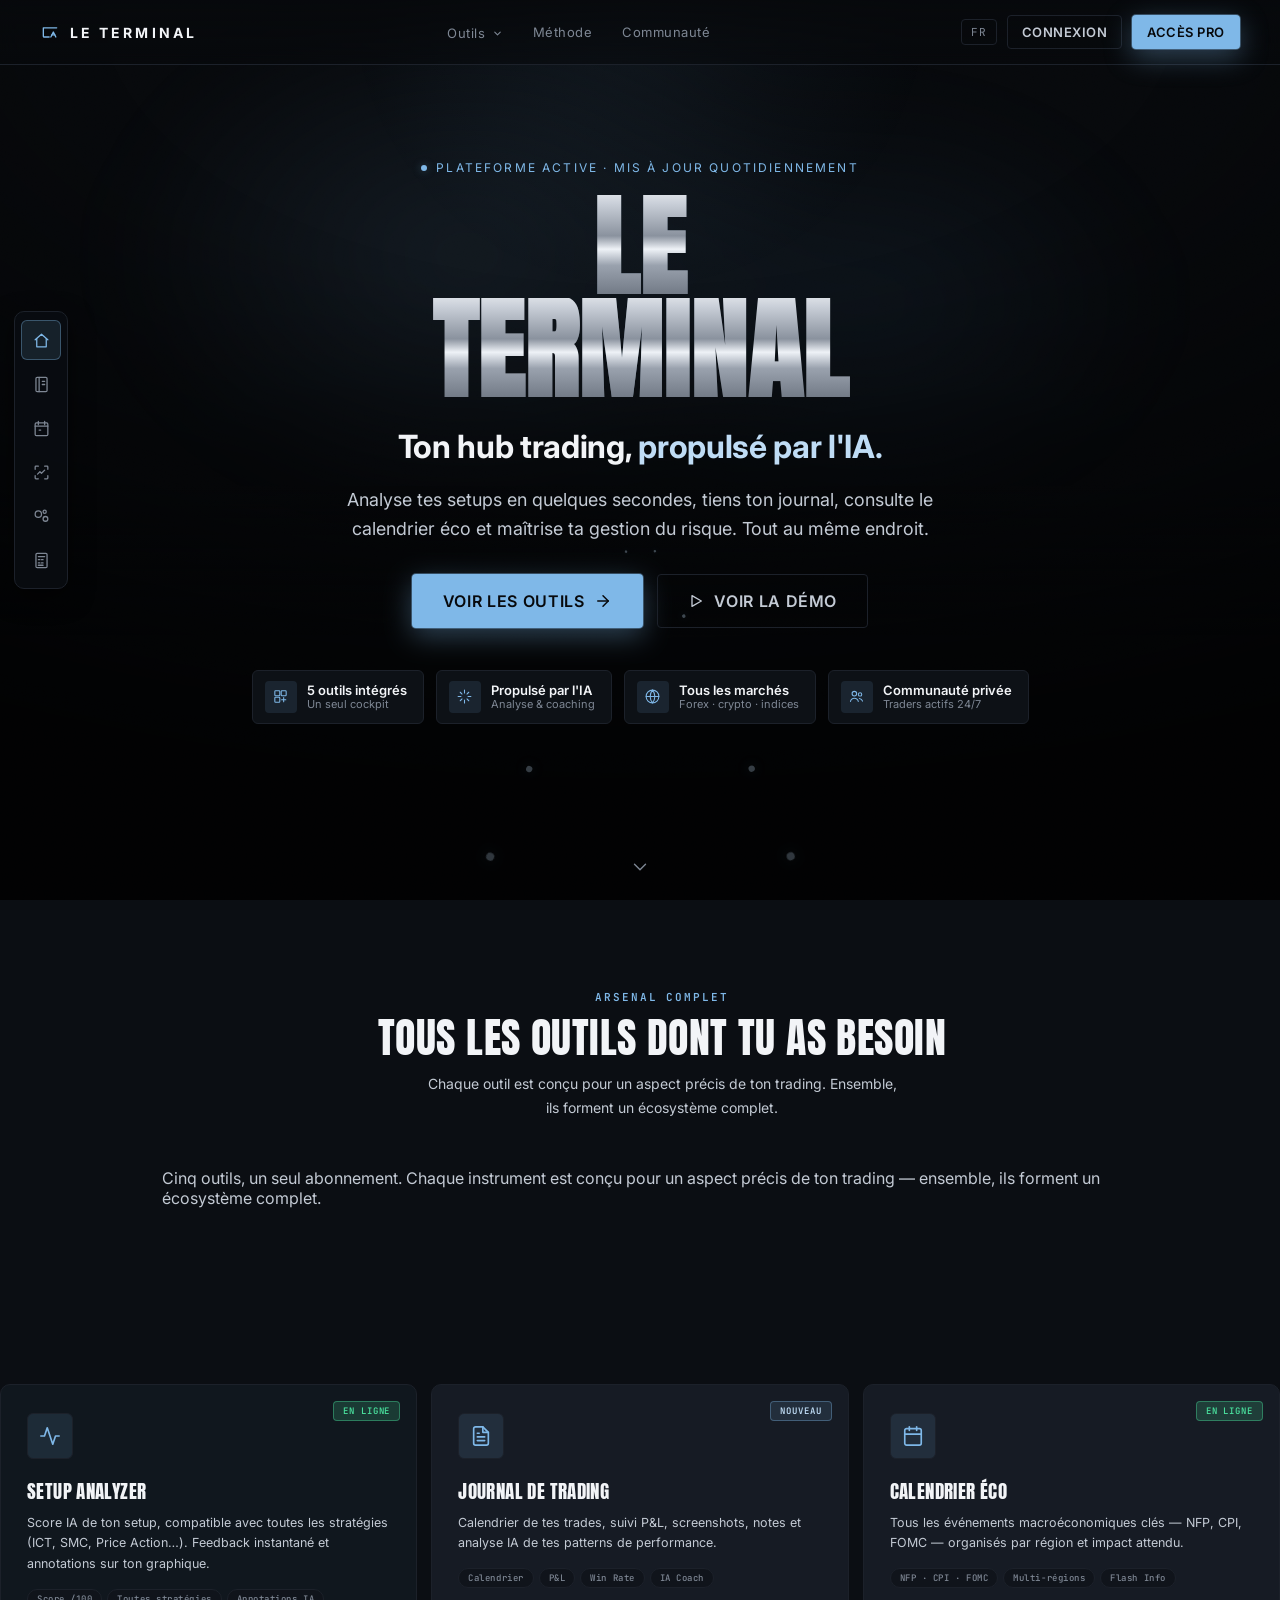
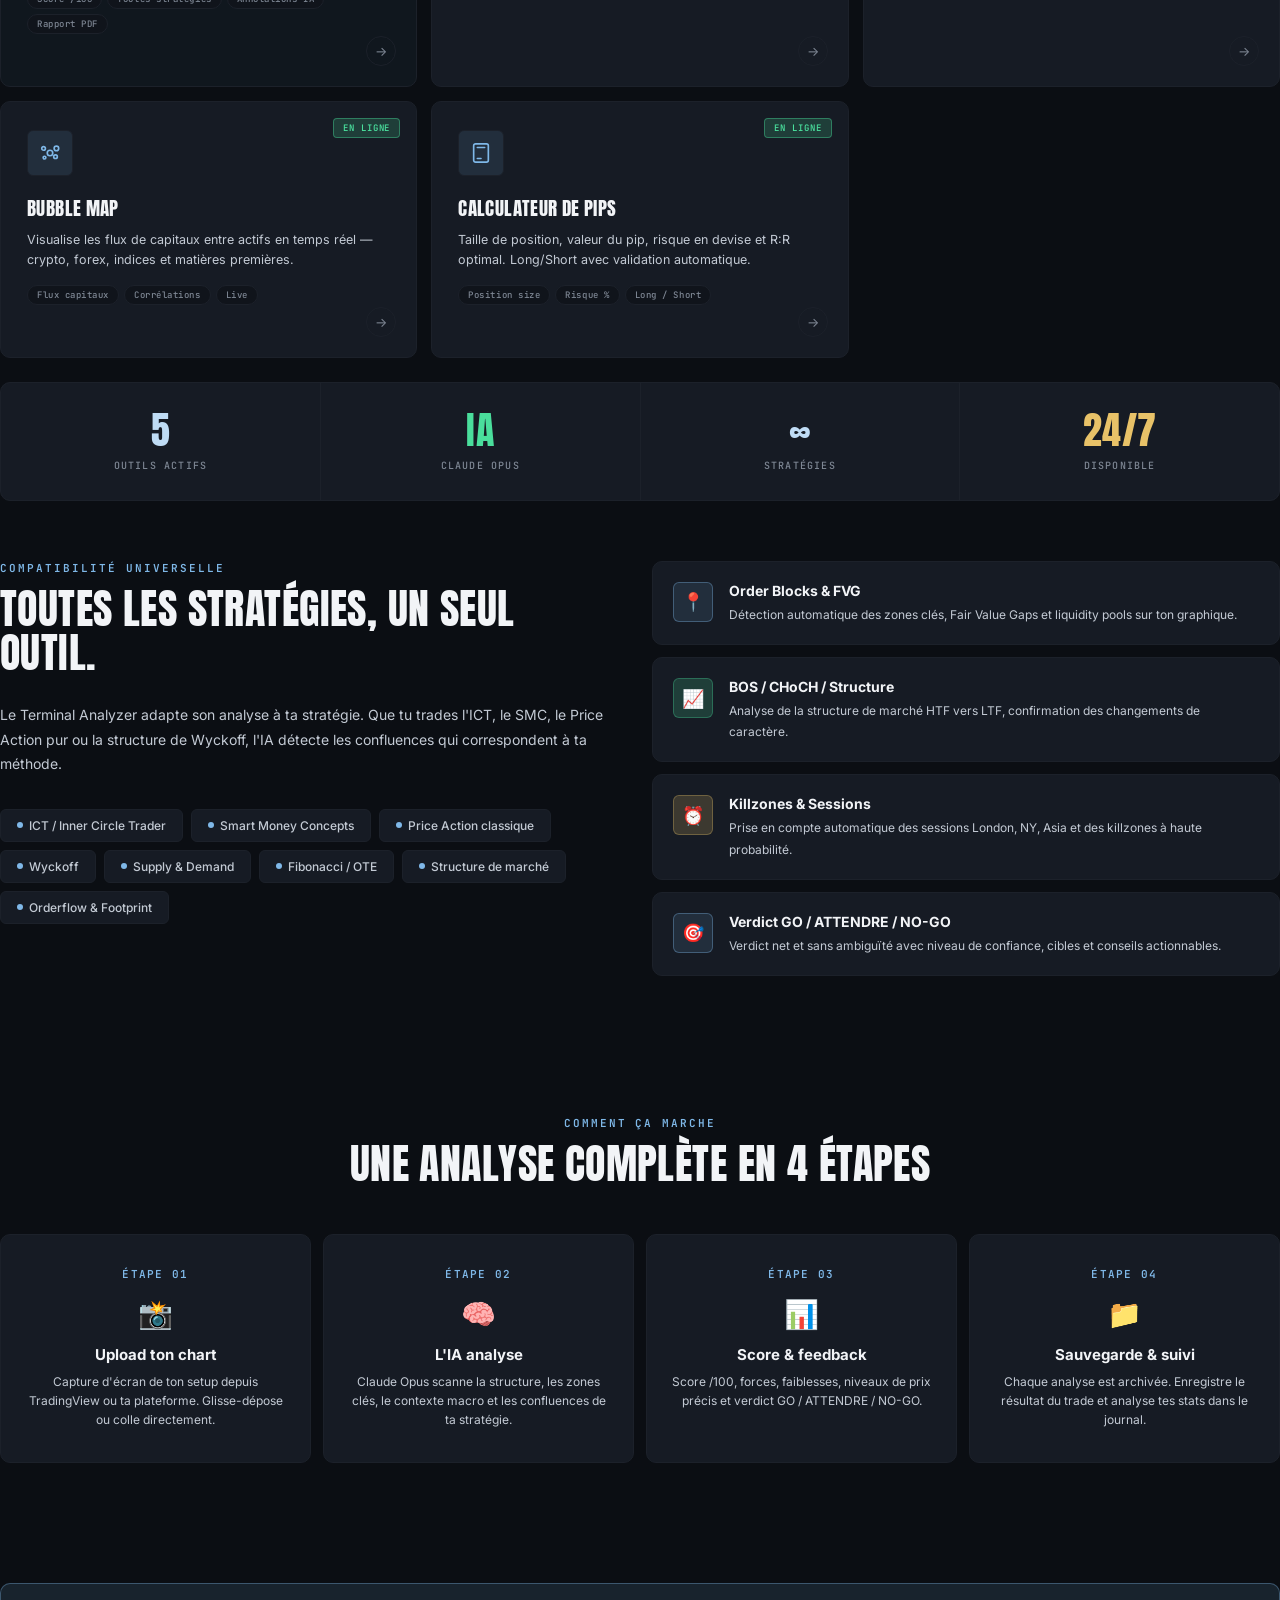
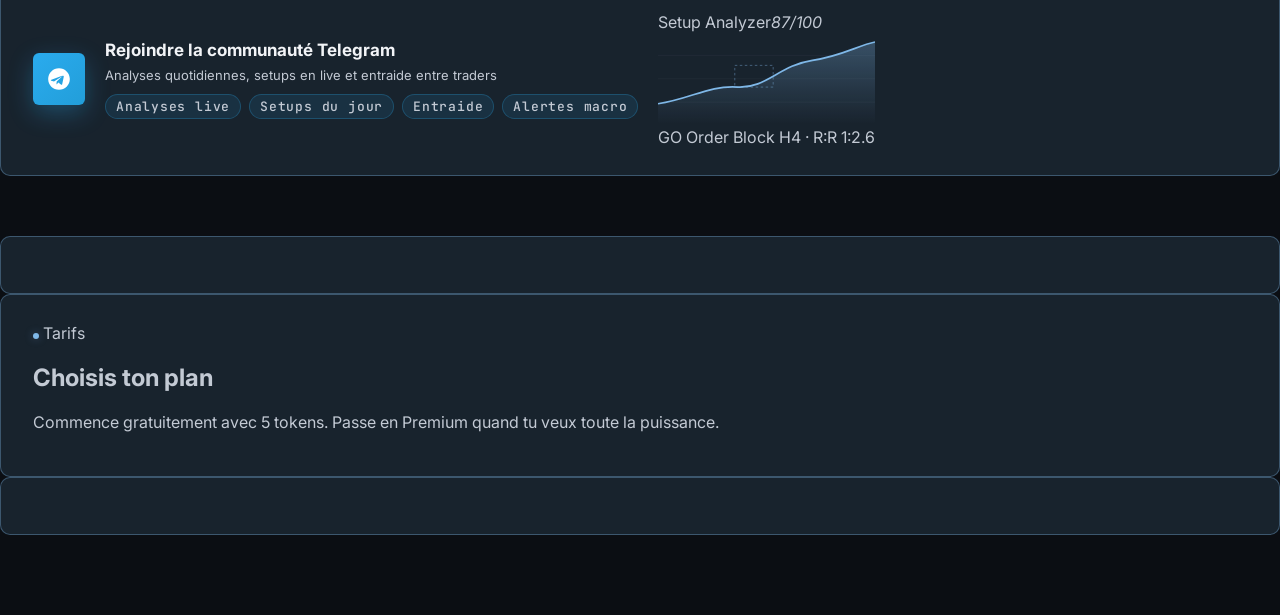
==== commit b930a3ad: "Merge branch 'claude/blissful-clarke-te20dz' into claude/dazzling-gauss-vik0kf" ====
--- a/app.html
+++ b/app.html
@@ -3,7 +3,7 @@
 <head>
 <meta charset="UTF-8">
 <link rel="manifest" href="./manifest.json">
-<meta name="theme-color" content="#0095FF">
+<meta name="theme-color" content="#7FB8E8">
 <meta name="apple-mobile-web-app-capable" content="yes">
 <meta name="apple-mobile-web-app-status-bar-style" content="black-translucent">
 <meta name="apple-mobile-web-app-title" content="Le Terminal">
@@ -48,13 +48,13 @@
   --r2: 12px;
 }
 body.lt-light {
-  --bg: #F4F6FA;
-  --bg2: #ECEEF5;
+  --bg: #EEF2F7;
+  --bg2: #EEF2F7;
   --card: rgba(0,0,0,0.03);
   --border: rgba(0,0,0,0.08);
-  --text: #12111A;
-  --text2: #4A4660;
-  --text3: #9B96B8;
+  --text: #0B0E13;
+  --text2: #3A414C;
+  --text3: #7E8794;
 }
 *, *::before, *::after { margin: 0; padding: 0; box-sizing: border-box; }
 html { font-size: 16px; -webkit-font-smoothing: antialiased; }
@@ -95,7 +95,7 @@
 }
 
 .landing-title {
-  font-family: 'Bricolage Grotesque', sans-serif;
+  font-family: 'Anton', 'Arial Narrow', sans-serif;
   font-size: clamp(52px, 8vw, 96px);
   font-weight: 800;
   letter-spacing: -0.03em;
@@ -105,7 +105,7 @@
 }
 
 .landing-title span {
-  background: linear-gradient(135deg, var(--v) 0%, var(--v2) 50%, #00C6FF 100%);
+  background: linear-gradient(135deg, var(--v) 0%, var(--v2) 50%, #BFDCF5 100%);
   -webkit-background-clip: text;
   -webkit-text-fill-color: transparent;
   background-clip: text;
@@ -137,7 +137,7 @@
 .chart-card:hover {
   transform: translateY(-6px) scale(1.01);
   box-shadow: 0 40px 80px rgba(0,0,0,0.6), 0 0 60px var(--vglow);
-  border-color: rgba(0,149,255,0.3);
+  border-color: rgba(127,184,232,0.3);
 }
 
 .chart-card.zooming {
@@ -160,12 +160,12 @@
 .chart-dot {
   width: 10px; height: 10px; border-radius: 50%;
 }
-.chart-dot:nth-child(1) { background: #FF5F57; }
-.chart-dot:nth-child(2) { background: #FFBD2E; }
-.chart-dot:nth-child(3) { background: #28C840; }
+.chart-dot:nth-child(1) { background: #F0647A; }
+.chart-dot:nth-child(2) { background: #E8C268; }
+.chart-dot:nth-child(3) { background: #4ADE9C; }
 
 .chart-pair {
-  font-family: 'Bricolage Grotesque', sans-serif;
+  font-family: 'Inter', system-ui, -apple-system, sans-serif;
   font-size: 13px; font-weight: 600;
   letter-spacing: 0.08em;
   color: var(--text2);
@@ -178,7 +178,7 @@
   background: var(--vglow2);
   padding: 3px 10px;
   border-radius: 20px;
-  border: 1px solid rgba(0,149,255,0.2);
+  border: 1px solid rgba(127,184,232,0.2);
 }
 
 .chart-body { padding: 24px 20px 20px; }
@@ -201,7 +201,7 @@
 .chart-cta {
   background: var(--v);
   color: white;
-  font-family: 'Bricolage Grotesque', sans-serif;
+  font-family: 'Inter', system-ui, -apple-system, sans-serif;
   font-size: 15px; font-weight: 700;
   letter-spacing: 0.05em;
   padding: 14px 32px;
@@ -215,14 +215,14 @@
 
 .chart-cta:hover {
   transform: scale(1.04);
-  box-shadow: 0 0 60px rgba(0,149,255,0.5);
+  box-shadow: 0 0 60px rgba(127,184,232,0.5);
 }
 
 /* ambient glow behind chart */
 .glow-bg {
   position: absolute;
   width: 500px; height: 300px;
-  background: radial-gradient(ellipse, rgba(0,149,255,0.12) 0%, transparent 70%);
+  background: radial-gradient(ellipse, rgba(127,184,232,0.12) 0%, transparent 70%);
   border-radius: 50%;
   pointer-events: none;
   top: 50%; left: 50%;
@@ -250,7 +250,7 @@
 }
 
 .topbar-brand {
-  font-family: 'Bricolage Grotesque', sans-serif;
+  font-family: 'Inter', system-ui, -apple-system, sans-serif;
   font-size: 17px; font-weight: 800;
   letter-spacing: -0.01em;
   color: var(--text);
@@ -274,12 +274,12 @@
 .analyzer-tab {
   padding: 10px 16px;
   background: transparent; border: none; border-bottom: 2px solid transparent;
-  color: var(--text3); font-family: 'Bricolage Grotesque', sans-serif;
+  color: var(--text3); font-family: 'Inter', system-ui, -apple-system, sans-serif;
   font-size: 13px; font-weight: 700; letter-spacing: 0.02em;
   cursor: pointer; transition: all .2s; white-space: nowrap;
   display: flex; align-items: center; gap: 6px;
 }
-.analyzer-tab:hover { color: var(--text2); border-bottom-color: rgba(0,149,255,.3); }
+.analyzer-tab:hover { color: var(--text2); border-bottom-color: rgba(127,184,232,.3); }
 .analyzer-tab[data-count]:not([data-count=''])::after { content: ' (' attr(data-count) ')'; font-size: 11px; opacity: .7; }
 
 
@@ -294,11 +294,17 @@
 .lang-btn.on { background: var(--v); color: white; }
 
 /* MAIN LAYOUT */
-.main {
-  max-width: 1060px;
-  margin: 0 auto;
-  padding: 40px 24px 80px;
-}
+.main { padding: 0 28px 40px; display:flex; flex-direction:column; align-items:stretch; width:100%; }
+/* La page analyzer doit remplir toute la largeur dispo (override du cap 1200px du DS) */
+.main > .content, #app .content { max-width:none !important; width:100% !important; padding:32px 8px !important; }
+/* Form — intégré au design (panneau, labels mono, bouton accent) */
+#formView{background:var(--bg-elevated,rgba(255,255,255,.02));border:1px solid var(--border-subtle,rgba(255,255,255,.08));border-radius:var(--r-lg,16px);padding:36px 44px 44px;width:100%;box-sizing:border-box}
+#formView .form-section-title:first-child{margin-top:0}
+.form-section-title{font-family:var(--font-mono,'JetBrains Mono',monospace)!important;color:var(--accent,#7FB8E8)!important;letter-spacing:.14em!important}
+.lbl{font-family:var(--font-mono,'JetBrains Mono',monospace)!important;color:var(--text-muted,#7E8794)!important;font-size:10px!important;letter-spacing:.12em!important;text-transform:uppercase!important}
+.analyze-btn{background:var(--accent,#7FB8E8)!important;color:#07090C!important;font-family:var(--font-text,'Inter',sans-serif)!important;font-weight:600!important;text-transform:uppercase!important;letter-spacing:.04em!important;border-radius:var(--r-sm,10px)!important;box-shadow:0 0 0 1px var(--accent-glow,rgba(127,184,232,.35)),0 8px 28px var(--accent-glow,rgba(127,184,232,.35))!important}
+.analyze-btn::before{display:none!important}
+.analyze-btn:hover{background:var(--accent-bright,#BFDCF5)!important;transform:translateY(-1px)!important}
 
 /* PAGE TITLE */
 .page-hero {
@@ -307,7 +313,7 @@
 }
 
 .page-title {
-  font-family: 'Bricolage Grotesque', sans-serif;
+  font-family: 'Anton', 'Arial Narrow', sans-serif;
   font-size: clamp(36px, 5vw, 56px);
   font-weight: 800;
   letter-spacing: -0.03em;
@@ -316,7 +322,7 @@
 }
 
 .page-title span {
-  background: linear-gradient(135deg, var(--v), var(--v2), #00C6FF);
+  background: linear-gradient(135deg, var(--v), var(--v2), #BFDCF5);
   -webkit-background-clip: text;
   -webkit-text-fill-color: transparent;
   background-clip: text;
@@ -344,7 +350,7 @@
   padding: 20px;
   transition: border-color 0.2s;
 }
-.card:focus-within { border-color: rgba(0,149,255,0.35); }
+.card:focus-within { border-color: rgba(127,184,232,0.35); }
 
 .card-label {
   font-size: 10px; font-weight: 600;
@@ -384,18 +390,18 @@
 }
 input:focus, select:focus, textarea:focus {
   border-color: var(--border-active);
-  background: rgba(0,149,255,0.06);
+  background: rgba(127,184,232,0.06);
 }
 input:-webkit-autofill,
 input:-webkit-autofill:hover,
 input:-webkit-autofill:focus {
-  -webkit-box-shadow: 0 0 0px 1000px #0D0D1A inset !important;
+  -webkit-box-shadow: 0 0 0px 1000px #0B0E13 inset !important;
   -webkit-text-fill-color: var(--text) !important;
   border-color: var(--border) !important;
 }
 input::placeholder, textarea::placeholder { color: var(--text3); }
 select { cursor: pointer; }
-select option { background: #13131f; }
+select option { background: #10141B; }
 textarea { resize: none; height: 80px; line-height: 1.6; font-size: 12px; }
 
 /* DIRECTION */
@@ -405,18 +411,18 @@
   background: rgba(255,255,255,0.04);
   border: 1px solid var(--border);
   border-radius: var(--r2);
-  font-family: 'Bricolage Grotesque', sans-serif;
+  font-family: 'Inter', system-ui, -apple-system, sans-serif;
   font-size: 14px; font-weight: 700;
   letter-spacing: 0.08em;
   color: var(--text2); cursor: pointer;
   transition: all 0.2s; text-align: center;
 }
-.dir-btn.long.on { border-color: rgba(52,211,153,0.5); color: var(--green); background: rgba(52,211,153,0.08); }
-.dir-btn.short.on { border-color: rgba(248,113,113,0.5); color: var(--red); background: rgba(248,113,113,0.08); }
+.dir-btn.long.on { border-color: rgba(74,222,156,0.5); color: var(--green); background: rgba(74,222,156,0.08); }
+.dir-btn.short.on { border-color: rgba(240,100,122,0.5); color: var(--red); background: rgba(240,100,122,0.08); }
 
 /* UPLOAD */
 .upload-zone {
-  border: 1.5px dashed rgba(0,149,255,0.25);
+  border: 1.5px dashed rgba(127,184,232,0.25);
   border-radius: var(--r2);
   background: var(--vglow2);
   padding: 20px;
@@ -427,7 +433,7 @@
 }
 .upload-zone:hover, .upload-zone.drag {
   border-color: var(--v);
-  background: rgba(0,149,255,0.1);
+  background: rgba(127,184,232,0.1);
 }
 .upload-zone input[type=file] {
   position: absolute; inset: 0;
@@ -454,15 +460,15 @@
 /* ANALYZE BTN */
 .analyze-btn {
   width: 100%; padding: 16px;
-  background: linear-gradient(135deg, var(--v), #0070CC);
+  background: linear-gradient(135deg, var(--v), #5A9BD4);
   border: none; border-radius: var(--r);
   color: white;
-  font-family: 'Bricolage Grotesque', sans-serif;
+  font-family: 'Inter', system-ui, -apple-system, sans-serif;
   font-size: 16px; font-weight: 700;
   letter-spacing: 0.04em;
   cursor: pointer;
   transition: all 0.25s;
-  box-shadow: 0 8px 32px rgba(0,149,255,0.3);
+  box-shadow: 0 8px 32px rgba(127,184,232,0.3);
   position: relative; overflow: hidden;
 }
 .analyze-btn::before {
@@ -471,12 +477,12 @@
   background: linear-gradient(135deg, rgba(255,255,255,0.1), transparent);
   opacity: 0; transition: opacity 0.2s;
 }
-.analyze-btn:hover { transform: translateY(-2px); box-shadow: 0 12px 40px rgba(0,149,255,0.45); }
+.analyze-btn:hover { transform: translateY(-2px); box-shadow: 0 12px 40px rgba(127,184,232,0.45); }
 .analyze-btn:hover::before { opacity: 1; }
 .analyze-btn:disabled { opacity: 0.4; cursor: not-allowed; transform: none; box-shadow: none; }
 
 .form-section-title {
-  font-family: 'Bricolage Grotesque', sans-serif;
+  font-family: 'Inter', system-ui, -apple-system, sans-serif;
   font-size: 11px; font-weight: 700;
   letter-spacing: 0.12em;
   color: var(--text3);
@@ -488,6 +494,7 @@
 .loading-view {
   display: none;
   min-height: 60vh;
+  width:100%; box-sizing:border-box;
   flex-direction: column;
   align-items: center;
   justify-content: center;
@@ -499,18 +506,18 @@
 .ld-orb {
   width: 64px; height: 64px;
   border-radius: 50%;
-  background: linear-gradient(135deg, var(--v), #0070CC, #00C6FF);
+  background: linear-gradient(135deg, var(--v), #5A9BD4, #BFDCF5);
   margin: 0 auto 28px;
   animation: orbPulse 2s ease-in-out infinite;
   box-shadow: 0 0 40px var(--vglow);
 }
 @keyframes orbPulse {
   0%,100% { transform: scale(1); box-shadow: 0 0 40px var(--vglow); }
-  50%      { transform: scale(1.12); box-shadow: 0 0 70px rgba(0,149,255,0.45); }
+  50%      { transform: scale(1.12); box-shadow: 0 0 70px rgba(127,184,232,0.45); }
 }
 
 .ld-title {
-  font-family: 'Bricolage Grotesque', sans-serif;
+  font-family: 'Anton', 'Arial Narrow', sans-serif;
   font-size: 24px; font-weight: 700;
   letter-spacing: -0.01em;
   color: var(--text); margin-bottom: 8px;
@@ -524,7 +531,7 @@
 @keyframes blink { 0%,100%{opacity:.3} 50%{opacity:1} }
 
 /* ── RESULT ── */
-.result-view { display: none; }
+.result-view { display: none; width:100%; box-sizing:border-box; }
 .result-view.show { display: block; }
 
 /* Score hero */
@@ -548,7 +555,7 @@
   content: '';
   position: absolute; top: -40px; right: -40px;
   width: 220px; height: 220px;
-  background: radial-gradient(circle, rgba(0,149,255,0.08) 0%, transparent 70%);
+  background: radial-gradient(circle, rgba(127,184,232,0.08) 0%, transparent 70%);
   border-radius: 50%;
 }
 
@@ -560,16 +567,16 @@
   align-items: center; justify-content: center;
 }
 .score-num {
-  font-family: 'Bricolage Grotesque', sans-serif;
-  font-size: 32px; font-weight: 800;
-  letter-spacing: -0.03em; line-height: 1;
+  font-family: 'JetBrains Mono', monospace;
+  font-size: 30px; font-weight: 700;
+  letter-spacing: -0.02em; line-height: 1;
 }
 .score-den { font-size: 10px; color: var(--text3); font-weight: 400; }
 
 .result-meta {}
 .result-tag { font-size: 10px; font-weight: 600; letter-spacing: 0.16em; color: var(--v2); margin-bottom: 6px; }
 .result-title {
-  font-family: 'Bricolage Grotesque', sans-serif;
+  font-family: 'Anton', 'Arial Narrow', sans-serif;
   font-size: 22px; font-weight: 700;
   letter-spacing: -0.01em; color: var(--text);
   margin-bottom: 4px; line-height: 1.2;
@@ -587,10 +594,10 @@
   border-radius: var(--r2);
   padding: 14px 16px;
 }
-.metric-lbl { font-size: 9px; font-weight: 600; letter-spacing: 0.14em; color: var(--text3); margin-bottom: 6px; text-transform: uppercase; }
+.metric-lbl { font-family: 'JetBrains Mono', monospace; font-size: 9px; font-weight: 600; letter-spacing: 0.14em; color: var(--text3); margin-bottom: 6px; text-transform: uppercase; }
 .metric-val {
-  font-family: 'Bricolage Grotesque', sans-serif;
-  font-size: 20px; font-weight: 700;
+  font-family: 'JetBrains Mono', monospace;
+  font-size: 18px; font-weight: 700;
   letter-spacing: -0.01em; line-height: 1;
 }
 
@@ -609,7 +616,7 @@
   color: var(--v2); background: rgba(8,8,15,0.75);
   backdrop-filter: blur(8px);
   padding: 3px 10px; border-radius: 50px;
-  border: 1px solid rgba(0,149,255,0.25);
+  border: 1px solid rgba(127,184,232,0.25);
 }
 
 /* Feedback */
@@ -634,8 +641,8 @@
   border: 1px solid var(--border);
   color: var(--text3);
 }
-.tag.g { border-color: rgba(52,211,153,0.35); color: var(--green); background: rgba(52,211,153,0.06); }
-.tag.r { border-color: rgba(248,113,113,0.35); color: var(--red); background: rgba(248,113,113,0.06); }
+.tag.g { border-color: rgba(74,222,156,0.35); color: var(--green); background: rgba(74,222,156,0.06); }
+.tag.r { border-color: rgba(240,100,122,0.35); color: var(--red); background: rgba(240,100,122,0.06); }
 
 .fb-full {
   background: var(--card);
@@ -652,23 +659,23 @@
   display: flex; align-items: center; gap: 16px;
   margin-bottom: 20px;
 }
-.verdict.go  { border-color: rgba(52,211,153,0.35); background: rgba(52,211,153,0.06); }
-.verdict.wait{ border-color: rgba(251,191,36,0.35);  background: rgba(251,191,36,0.06);  }
-.verdict.no  { border-color: rgba(248,113,113,0.35); background: rgba(248,113,113,0.06); }
+.verdict.go  { border-color: rgba(74,222,156,0.35); background: rgba(74,222,156,0.06); }
+.verdict.wait{ border-color: rgba(232,194,104,0.35);  background: rgba(232,194,104,0.06);  }
+.verdict.no  { border-color: rgba(240,100,122,0.35); background: rgba(240,100,122,0.06); }
 
 .v-badge {
-  font-family: 'Bricolage Grotesque', sans-serif;
+  font-family: 'Inter', system-ui, -apple-system, sans-serif;
   font-size: 13px; font-weight: 800;
   letter-spacing: 0.08em;
   padding: 6px 14px; border-radius: 50px;
   border: 1px solid; flex-shrink: 0;
 }
-.verdict.go  .v-badge { color: var(--green); border-color: rgba(52,211,153,0.5);  background: rgba(52,211,153,0.1); }
-.verdict.wait .v-badge { color: var(--amber); border-color: rgba(251,191,36,0.5);  background: rgba(251,191,36,0.1); }
-.verdict.no  .v-badge { color: var(--red);   border-color: rgba(248,113,113,0.5); background: rgba(248,113,113,0.1); }
+.verdict.go  .v-badge { color: var(--green); border-color: rgba(74,222,156,0.5);  background: rgba(74,222,156,0.1); }
+.verdict.wait .v-badge { color: var(--amber); border-color: rgba(232,194,104,0.5);  background: rgba(232,194,104,0.1); }
+.verdict.no  .v-badge { color: var(--red);   border-color: rgba(240,100,122,0.5); background: rgba(240,100,122,0.1); }
 
 .v-text { font-size: 13px; font-weight: 300; color: var(--text2); line-height: 1.6; }
-.v-text strong { display: block; font-family: 'Bricolage Grotesque', sans-serif; font-size: 14px; font-weight: 700; color: var(--text); margin-bottom: 2px; }
+.v-text strong { display: block; font-family: 'Inter', system-ui, -apple-system, sans-serif; font-size: 14px; font-weight: 700; color: var(--text); margin-bottom: 2px; }
 
 .actions { display: flex; gap: 8px; }
 .act-btn {
@@ -680,8 +687,8 @@
   transition: all 0.2s;
 }
 .act-btn:hover { border-color: rgba(255,255,255,0.2); color: var(--text); }
-.act-btn.accent { border-color: rgba(0,149,255,0.4); color: var(--v2); background: var(--vglow2); }
-.act-btn.accent:hover { background: rgba(0,149,255,0.15); }
+.act-btn.accent { border-color: rgba(127,184,232,0.4); color: var(--v2); background: var(--vglow2); }
+.act-btn.accent:hover { background: rgba(127,184,232,0.15); }
 
 /* ── PAYWALL ── */
 .pw-overlay {
@@ -695,7 +702,7 @@
 .pw-box {
   max-width: 460px; width: 100%;
   background: rgba(255,255,255,0.04);
-  border: 1px solid rgba(0,149,255,0.3);
+  border: 1px solid rgba(127,184,232,0.3);
   border-radius: 24px;
   padding: 36px;
   position: relative; text-align: center;
@@ -709,14 +716,14 @@
 
 .pw-orb {
   width: 48px; height: 48px; border-radius: 50%;
-  background: linear-gradient(135deg, var(--v), #00C6FF);
+  background: linear-gradient(135deg, var(--v), #BFDCF5);
   margin: 0 auto 18px;
   display: flex; align-items: center; justify-content: center;
   font-size: 20px;
   box-shadow: 0 0 30px var(--vglow);
 }
 .pw-title {
-  font-family: 'Bricolage Grotesque', sans-serif;
+  font-family: 'Anton', 'Arial Narrow', sans-serif;
   font-size: 26px; font-weight: 800; letter-spacing: -0.02em;
   color: var(--text); margin-bottom: 8px;
 }
@@ -728,26 +735,26 @@
   padding: 18px; cursor: pointer; transition: all 0.2s;
   text-align: left; position: relative;
 }
-.plan:hover, .plan.sel { border-color: rgba(0,149,255,0.5); background: var(--vglow2); }
+.plan:hover, .plan.sel { border-color: rgba(127,184,232,0.5); background: var(--vglow2); }
 .plan.sel::after { content: '✓'; position: absolute; top: 10px; right: 12px; font-size: 11px; color: var(--v2); }
 .plan-badge-top { font-size: 8px; font-weight: 600; letter-spacing: 0.2em; color: var(--v2); margin-bottom: 6px; display: block; }
-.plan-name { font-family: 'Bricolage Grotesque', sans-serif; font-size: 13px; font-weight: 700; color: var(--text); margin-bottom: 4px; letter-spacing: 0.04em; }
-.plan-price { font-family: 'Bricolage Grotesque', sans-serif; font-size: 28px; font-weight: 800; color: var(--v2); line-height: 1; margin-bottom: 2px; }
+.plan-name { font-family: 'Inter', system-ui, -apple-system, sans-serif; font-size: 13px; font-weight: 700; color: var(--text); margin-bottom: 4px; letter-spacing: 0.04em; }
+.plan-price { font-family: 'Anton', 'Arial Narrow', sans-serif; font-size: 28px; font-weight: 800; color: var(--v2); line-height: 1; margin-bottom: 2px; }
 .plan-per { font-size: 9px; color: var(--text3); letter-spacing: 0.08em; margin-bottom: 12px; }
 .plan-feats { list-style: none; font-size: 10px; color: var(--text2); line-height: 2.1; }
 .plan-feats li::before { content: '+ '; color: var(--v); font-weight: 600; }
 
 .pay-btn {
   width: 100%; padding: 14px;
-  background: linear-gradient(135deg, var(--v), #0070CC);
+  background: linear-gradient(135deg, var(--v), #5A9BD4);
   border: none; border-radius: 50px;
-  color: white; font-family: 'Bricolage Grotesque', sans-serif;
+  color: white; font-family: 'Inter', system-ui, -apple-system, sans-serif;
   font-size: 15px; font-weight: 700; letter-spacing: 0.04em;
   cursor: pointer; transition: all 0.2s;
-  box-shadow: 0 8px 24px rgba(0,149,255,0.4);
+  box-shadow: 0 8px 24px rgba(127,184,232,0.4);
   margin-bottom: 14px;
 }
-.pay-btn:hover { transform: translateY(-1px); box-shadow: 0 12px 32px rgba(0,149,255,0.55); }
+.pay-btn:hover { transform: translateY(-1px); box-shadow: 0 12px 32px rgba(127,184,232,0.55); }
 .pay-btn:disabled { opacity: 0.4; cursor: not-allowed; transform: none; }
 
 .pay-note { font-size: 10px; color: var(--text3); line-height: 1.8; }
@@ -767,39 +774,39 @@
 /* AUTH MODAL */
 .auth-overlay{display:none;position:fixed;inset:0;z-index:600;background:rgba(8,8,15,.95);backdrop-filter:blur(24px);align-items:center;justify-content:center;padding:20px}
 .auth-overlay.show{display:flex;animation:fadeUp .3s ease}
-.auth-box{max-width:400px;width:100%;background:rgba(255,255,255,.04);border:1px solid rgba(0,149,255,.3);border-radius:20px;padding:32px;position:relative;text-align:center;max-height:calc(100dvh - 40px);overflow-y:auto}
+.auth-box{max-width:400px;width:100%;background:rgba(255,255,255,.04);border:1px solid rgba(127,184,232,.3);border-radius:20px;padding:32px;position:relative;text-align:center;max-height:calc(100dvh - 40px);overflow-y:auto}
 .auth-box::before{content:'';position:absolute;top:0;left:30px;right:30px;height:1px;background:linear-gradient(90deg,transparent,var(--v),var(--v2),transparent)}
 .auth-tabs{display:flex;gap:0;margin-bottom:24px;border:1px solid var(--border);border-radius:50px;overflow:hidden}
-.auth-tab{flex:1;padding:8px;background:transparent;border:none;font-family:'Bricolage Grotesque',sans-serif;font-size:13px;font-weight:600;color:var(--text2);cursor:pointer;transition:all .2s}
+.auth-tab{flex:1;padding:8px;background:transparent;border:none;font-family:'Inter',system-ui,-apple-system,sans-serif;font-size:13px;font-weight:600;color:var(--text2);cursor:pointer;transition:all .2s}
 .auth-tab.on{background:var(--v);color:white}
 .auth-field{display:flex;flex-direction:column;gap:6px;margin-bottom:14px;text-align:left}
-.auth-field label{font-size:10px;font-weight:600;letter-spacing:.12em;color:#9B96B8;text-transform:uppercase}
+.auth-field label{font-size:10px;font-weight:600;letter-spacing:.12em;color:#7E8794;text-transform:uppercase}
 .auth-field input{background:rgba(255,255,255,.06);border:1px solid var(--border);border-radius:10px;color:var(--text);padding:11px 14px;font-family:'Inter',sans-serif;font-size:13px;outline:none;transition:border-color .2s}
 .auth-field input:focus{border-color:var(--border-active)}
-.auth-submit{width:100%;padding:13px;background:linear-gradient(135deg,var(--v),#0070CC);border:none;border-radius:50px;color:white;font-family:'Bricolage Grotesque',sans-serif;font-size:14px;font-weight:700;cursor:pointer;transition:all .2s;margin-top:4px}
-.auth-submit:hover{transform:translateY(-1px);box-shadow:0 8px 24px rgba(0,149,255,.4)}
+.auth-submit{width:100%;padding:13px;background:linear-gradient(135deg,var(--v),#5A9BD4);border:none;border-radius:50px;color:white;font-family:'Inter',system-ui,-apple-system,sans-serif;font-size:14px;font-weight:700;cursor:pointer;transition:all .2s;margin-top:4px}
+.auth-submit:hover{transform:translateY(-1px);box-shadow:0 8px 24px rgba(127,184,232,.4)}
 .auth-submit:disabled{opacity:.4;cursor:not-allowed;transform:none}
 .auth-error{font-size:11px;color:var(--red);margin-top:8px;min-height:16px}
 .auth-close{position:absolute;top:14px;right:16px;background:transparent;border:none;color:var(--text3);font-size:18px;cursor:pointer;line-height:1;padding:4px}
 .auth-close:hover{color:var(--text)}
 .auth-sep{font-size:10px;color:var(--text3);margin:12px 0;letter-spacing:.1em}
-.whop-btn{width:100%;padding:11px;background:transparent;border:1px solid rgba(0,149,255,.3);border-radius:50px;color:var(--v2);font-family:'Bricolage Grotesque',sans-serif;font-size:13px;font-weight:600;cursor:pointer;transition:all .2s}
+.whop-btn{width:100%;padding:11px;background:transparent;border:1px solid rgba(127,184,232,.3);border-radius:50px;color:var(--v2);font-family:'Inter',system-ui,-apple-system,sans-serif;font-size:13px;font-weight:600;cursor:pointer;transition:all .2s}
 .whop-btn:hover{background:var(--vglow2);border-color:var(--v)}
-.google-btn{width:100%;padding:11px;background:rgba(255,255,255,.06);border:1px solid rgba(255,255,255,.15);border-radius:50px;color:var(--text);font-family:'Bricolage Grotesque',sans-serif;font-size:13px;font-weight:600;cursor:pointer;transition:all .2s;display:flex;align-items:center;justify-content:center;gap:10px}
+.google-btn{width:100%;padding:11px;background:rgba(255,255,255,.06);border:1px solid rgba(255,255,255,.15);border-radius:50px;color:var(--text);font-family:'Inter',system-ui,-apple-system,sans-serif;font-size:13px;font-weight:600;cursor:pointer;transition:all .2s;display:flex;align-items:center;justify-content:center;gap:10px}
 .google-btn:hover{background:rgba(255,255,255,.12);border-color:rgba(255,255,255,.3)}
 
 /* USER CHIP */
 .user-chip{display:none;align-items:center;gap:8px;padding:4px 12px 4px 4px;border-radius:50px;border:1px solid var(--border);background:var(--card);cursor:pointer;transition:all .2s}
-.user-chip:hover{border-color:rgba(0,149,255,.3)}
+.user-chip:hover{border-color:rgba(127,184,232,.3)}
 .user-chip.show{display:flex}
-.user-avatar{width:26px;height:26px;border-radius:50%;background:linear-gradient(135deg,var(--v),#00C6FF);display:flex;align-items:center;justify-content:center;font-size:11px;font-weight:700;color:white}
+.user-avatar{width:26px;height:26px;border-radius:50%;background:linear-gradient(135deg,var(--v),#BFDCF5);display:flex;align-items:center;justify-content:center;font-size:11px;font-weight:700;color:white}
 .user-name{font-size:11px;font-weight:500;color:var(--text2)}
 
 /* HISTORY PANEL */
 .history-panel{position:fixed;right:-380px;top:0;bottom:0;width:380px;background:var(--bg2);border-left:1px solid var(--border);z-index:200;transition:right .35s cubic-bezier(.4,0,.2,1);display:flex;flex-direction:column;overflow:hidden}
 .history-panel.open{right:0;box-shadow:-20px 0 60px rgba(0,0,0,.5)}
 .history-header{display:flex;align-items:center;justify-content:space-between;padding:18px 20px;border-bottom:1px solid var(--border);flex-shrink:0}
-.history-title{font-family:'Bricolage Grotesque',sans-serif;font-size:16px;font-weight:700;color:var(--text)}
+.history-title{font-family:'Inter',system-ui,-apple-system,sans-serif;font-size:16px;font-weight:700;color:var(--text)}
 .history-close{background:transparent;border:none;color:var(--text3);font-size:20px;cursor:pointer;padding:4px;line-height:1}
 .history-close:hover{color:var(--text)}
 .history-list{flex:1;overflow-y:auto;padding:12px}
@@ -807,19 +814,19 @@
 .history-list::-webkit-scrollbar-thumb{background:var(--v)}
 .history-empty{text-align:center;padding:40px 20px;color:var(--text3);font-size:13px;line-height:1.8}
 .history-item{background:var(--card);border:1px solid var(--border);border-radius:12px;padding:14px;margin-bottom:10px;cursor:pointer;transition:all .2s}
-.history-item:hover{border-color:rgba(0,149,255,.3);background:var(--vglow2)}
+.history-item:hover{border-color:rgba(127,184,232,.3);background:var(--vglow2)}
 .hi-top{display:flex;align-items:center;justify-content:space-between;margin-bottom:8px}
-.hi-pair{font-family:'Bricolage Grotesque',sans-serif;font-size:14px;font-weight:700;color:var(--text)}
+.hi-pair{font-family:'Inter',system-ui,-apple-system,sans-serif;font-size:14px;font-weight:700;color:var(--text)}
 .hi-verdict{font-size:9px;font-weight:700;letter-spacing:.1em;padding:3px 10px;border-radius:50px}
-.hi-verdict.go{background:rgba(52,211,153,.15);color:var(--green);border:1px solid rgba(52,211,153,.3)}
-.hi-verdict.wait{background:rgba(251,191,36,.1);color:var(--amber);border:1px solid rgba(251,191,36,.25)}
-.hi-verdict.no{background:rgba(248,113,113,.12);color:var(--red);border:1px solid rgba(248,113,113,.3)}
+.hi-verdict.go{background:rgba(74,222,156,.15);color:var(--green);border:1px solid rgba(74,222,156,.3)}
+.hi-verdict.wait{background:rgba(232,194,104,.1);color:var(--amber);border:1px solid rgba(232,194,104,.25)}
+.hi-verdict.no{background:rgba(240,100,122,.12);color:var(--red);border:1px solid rgba(240,100,122,.3)}
 .hi-meta{display:flex;align-items:center;gap:8px;font-size:11px;color:var(--text3)}
-.hi-score{font-family:'Bricolage Grotesque',sans-serif;font-size:18px;font-weight:800}
+.hi-score{font-family:'Anton','Arial Narrow',sans-serif;font-size:18px;font-weight:800}
 .hi-date{font-size:10px;color:var(--text3);margin-top:4px}
 .hi-img{width:100%;height:60px;object-fit:cover;border-radius:8px;margin-top:8px;opacity:.8}
 .history-btn{display:none;align-items:center;gap:6px;padding:5px 12px;border-radius:50px;border:1px solid var(--border);background:var(--card);color:var(--text2);font-size:11px;font-weight:500;cursor:pointer;transition:all .2s}
-.history-btn:hover{border-color:rgba(0,149,255,.3);color:var(--v2)}
+.history-btn:hover{border-color:rgba(127,184,232,.3);color:var(--v2)}
 .history-btn.show{display:flex}
 
 /* HISTORY DETAIL MODAL */
@@ -835,6 +842,8 @@
   background: var(--bg);
 }
 #historyPage.show { display: block; }
+/* Intégré dans la grille AppShell → s'affiche à droite de la barre OUTILS */
+.app > #historyPage, .app > #perfPage { grid-column: 2; grid-row: 1; min-height: calc(100vh - var(--chrome-h, 102px)); }
 
 .history-page-header, .perf-header {
   display: flex; align-items: center; justify-content: space-between;
@@ -844,9 +853,15 @@
   border-bottom: 1px solid var(--border);
   position: sticky; top: 0; z-index: 50;
 }
+/* Barre OUTILS visible sur desktop → bouton menu redondant : masqué.
+   Conservé sur mobile (≤880px) où la barre latérale est cachée. */
+.history-page-header .lt-hamburger, .perf-header .lt-hamburger { display: none; }
+@media (max-width: 880px) {
+  .history-page-header .lt-hamburger, .perf-header .lt-hamburger { display: inline-flex; }
+}
 
 .history-page-title {
-  font-family: 'Bricolage Grotesque', sans-serif;
+  font-family: 'Anton', 'Arial Narrow', sans-serif;
   font-size: 20px; font-weight: 800;
   letter-spacing: -0.02em; color: var(--text);
 }
@@ -857,11 +872,11 @@
   display: flex; align-items: center; gap: 6px;
   background: var(--card); border: 1px solid var(--border);
   border-radius: 50px; padding: 7px 16px;
-  font-family: 'Bricolage Grotesque', sans-serif;
+  font-family: 'Inter', system-ui, -apple-system, sans-serif;
   font-size: 13px; font-weight: 600;
   color: var(--text2); cursor: pointer; transition: all .2s;
 }
-.back-btn:hover { border-color: rgba(0,149,255,.4); color: var(--v2); }
+.back-btn:hover { border-color: rgba(127,184,232,.4); color: var(--v2); }
 
 .history-page-content {
   max-width: 900px; margin: 0 auto; padding: 32px 24px 80px;
@@ -871,6 +886,23 @@
   display: grid; grid-template-columns: repeat(auto-fill, minmax(280px, 1fr));
   gap: 14px;
 }
+/* ── Sélection multiple ── */
+.hist-toolbar { display: flex; align-items: center; justify-content: flex-end; gap: 10px; margin-bottom: 16px; }
+.hist-tool-actions { display: none; align-items: center; gap: 10px; }
+.hist-toolbar.is-selecting .hist-tool-actions { display: flex; }
+.hist-toolbar.is-selecting #histSelectBtn { display: none; }
+.hist-tool-btn { background: var(--card); border: 1px solid var(--border); border-radius: 8px; padding: 8px 14px; font-family: 'Inter', system-ui, -apple-system, sans-serif; font-size: 13px; font-weight: 600; color: var(--text2); cursor: pointer; transition: all .2s; }
+.hist-tool-btn:hover { border-color: rgba(127,184,232,.4); color: var(--v2); }
+.hist-sel-count { font-family: 'Inter', system-ui, -apple-system, sans-serif; font-size: 13px; color: var(--text3); }
+.hist-tool-del { background: rgba(240,100,122,.12); border: 1px solid rgba(240,100,122,.35); border-radius: 8px; padding: 8px 14px; font-family: 'Inter', system-ui, -apple-system, sans-serif; font-size: 13px; font-weight: 700; color: #F0647A; cursor: pointer; transition: all .2s; }
+.hist-tool-del:hover { background: rgba(240,100,122,.2); }
+.hist-tool-del:disabled { opacity: .45; cursor: not-allowed; }
+.history-card { position: relative; }
+.history-card .hc-check { position: absolute; top: 12px; right: 12px; width: 22px; height: 22px; border-radius: 6px; border: 1.5px solid var(--border); background: rgba(8,8,15,.6); display: none; align-items: center; justify-content: center; color: transparent; }
+.history-grid.selecting .history-card .hc-check { display: flex; }
+.history-grid.selecting .history-card .hc-verdict { display: none; }
+.history-card.is-selected { border-color: var(--v2); box-shadow: 0 0 0 1px var(--v2); }
+.history-card.is-selected .hc-check { background: var(--v2); border-color: var(--v2); color: #07090C; }
 
 .history-card {
   background: var(--card); border: 1px solid var(--border);
@@ -878,19 +910,19 @@
   transition: all .2s;
 }
 .history-card:hover {
-  border-color: rgba(0,149,255,.35);
-  background: rgba(0,149,255,.04);
+  border-color: rgba(127,184,232,.35);
+  background: rgba(127,184,232,.04);
   transform: translateY(-2px);
 }
 
 .hc-top { display: flex; align-items: center; justify-content: space-between; margin-bottom: 10px; }
-.hc-pair { font-family: 'Bricolage Grotesque', sans-serif; font-size: 15px; font-weight: 700; color: var(--text); }
+.hc-pair { font-family: 'Inter', system-ui, -apple-system, sans-serif; font-size: 15px; font-weight: 700; color: var(--text); }
 .hc-verdict { font-size: 9px; font-weight: 700; letter-spacing: .1em; padding: 3px 10px; border-radius: 50px; }
-.hc-verdict.go  { background: rgba(52,211,153,.15); color: var(--green); border: 1px solid rgba(52,211,153,.3); }
-.hc-verdict.wait{ background: rgba(251,191,36,.1);  color: var(--amber); border: 1px solid rgba(251,191,36,.25); }
-.hc-verdict.no  { background: rgba(248,113,113,.12); color: var(--red);  border: 1px solid rgba(248,113,113,.3); }
-
-.hc-score { font-family: 'Bricolage Grotesque', sans-serif; font-size: 28px; font-weight: 800; line-height: 1; }
+.hc-verdict.go  { background: rgba(74,222,156,.15); color: var(--green); border: 1px solid rgba(74,222,156,.3); }
+.hc-verdict.wait{ background: rgba(232,194,104,.1);  color: var(--amber); border: 1px solid rgba(232,194,104,.25); }
+.hc-verdict.no  { background: rgba(240,100,122,.12); color: var(--red);  border: 1px solid rgba(240,100,122,.3); }
+
+.hc-score { font-family: 'Anton', 'Arial Narrow', sans-serif; font-size: 28px; font-weight: 800; line-height: 1; }
 .hc-label { font-size: 11px; color: var(--text2); margin-top: 2px; }
 .hc-meta  { font-size: 10px; color: var(--text3); margin-top: 8px; }
 .hc-img   { width: 100%; height: 80px; object-fit: cover; border-radius: 10px; margin-top: 10px; opacity: .85; }
@@ -900,22 +932,22 @@
   min-height: 60vh; text-align: center; padding: 80px 20px;
   color: var(--text3); font-size: 14px; line-height: 2;
 }
-.history-empty-page .big { margin-bottom: 20px; color: rgba(0,149,255,.35); }
+.history-empty-page .big { margin-bottom: 20px; color: rgba(127,184,232,.35); }
 
 /* OUTCOMES */
 .outcome-bar{display:flex;gap:6px;margin-top:10px;flex-wrap:wrap}
-.outcome-btn{flex:1;min-width:80px;padding:7px 10px;border-radius:8px;border:1px solid var(--border);background:transparent;color:var(--text2);font-size:11px;font-weight:600;cursor:pointer;transition:all .2s;font-family:'Bricolage Grotesque',sans-serif}
-.outcome-btn:hover{border-color:rgba(0,149,255,.4);color:var(--v2)}
-.outcome-btn.taken{background:rgba(52,211,153,.12);border-color:rgba(52,211,153,.4);color:var(--green)}
-.outcome-btn.skipped{background:rgba(248,113,113,.08);border-color:rgba(248,113,113,.3);color:#F87171}
+.outcome-btn{flex:1;min-width:80px;padding:7px 10px;border-radius:8px;border:1px solid var(--border);background:transparent;color:var(--text2);font-size:11px;font-weight:600;cursor:pointer;transition:all .2s;font-family:'Inter',system-ui,-apple-system,sans-serif}
+.outcome-btn:hover{border-color:rgba(127,184,232,.4);color:var(--v2)}
+.outcome-btn.taken{background:rgba(74,222,156,.12);border-color:rgba(74,222,156,.4);color:var(--green)}
+.outcome-btn.skipped{background:rgba(240,100,122,.08);border-color:rgba(240,100,122,.3);color:#F0647A}
 .result-btns{display:flex;gap:6px;margin-top:8px;flex-wrap:wrap}
-.result-btn{padding:6px 12px;border-radius:8px;border:1px solid var(--border);background:transparent;color:var(--text2);font-size:11px;font-weight:600;cursor:pointer;transition:all .2s;font-family:'Bricolage Grotesque',sans-serif}
-.result-btn.win:hover{border-color:rgba(52,211,153,.4);color:var(--green)}
-.result-btn.active-win{background:rgba(52,211,153,.15);border-color:rgba(52,211,153,.4);color:var(--green)}
-.result-btn.loss:hover{border-color:rgba(248,113,113,.35);color:#F87171}
-.result-btn.active-loss{background:rgba(248,113,113,.12);border-color:rgba(248,113,113,.35);color:#F87171}
-.result-btn.be:hover{border-color:rgba(251,191,36,.3);color:var(--amber)}
-.result-btn.active-be{background:rgba(251,191,36,.1);border-color:rgba(251,191,36,.3);color:var(--amber)}
+.result-btn{padding:6px 12px;border-radius:8px;border:1px solid var(--border);background:transparent;color:var(--text2);font-size:11px;font-weight:600;cursor:pointer;transition:all .2s;font-family:'Inter',system-ui,-apple-system,sans-serif}
+.result-btn.win:hover{border-color:rgba(74,222,156,.4);color:var(--green)}
+.result-btn.active-win{background:rgba(74,222,156,.15);border-color:rgba(74,222,156,.4);color:var(--green)}
+.result-btn.loss:hover{border-color:rgba(240,100,122,.35);color:#F0647A}
+.result-btn.active-loss{background:rgba(240,100,122,.12);border-color:rgba(240,100,122,.35);color:#F0647A}
+.result-btn.be:hover{border-color:rgba(232,194,104,.3);color:var(--amber)}
+.result-btn.active-be{background:rgba(232,194,104,.1);border-color:rgba(232,194,104,.3);color:var(--amber)}
 
 /* PERFORMANCES PAGE */
 #perfPage{display:none;min-height:100vh;background:var(--bg)}
@@ -924,10 +956,10 @@
 .perf-content{max-width:960px;margin:0 auto;padding:32px 24px 80px}
 .stat-grid{display:grid;grid-template-columns:repeat(auto-fill,minmax(160px,1fr));gap:12px;margin-bottom:28px}
 .stat-card{background:var(--card);border:1px solid var(--border);border-radius:14px;padding:16px;text-align:center}
-.stat-val{font-family:'Bricolage Grotesque',sans-serif;font-size:32px;font-weight:800;letter-spacing:-0.03em;line-height:1}
+.stat-val{font-family:'Anton','Arial Narrow',sans-serif;font-size:32px;font-weight:800;letter-spacing:-0.03em;line-height:1}
 .stat-lbl{font-size:10px;font-weight:500;letter-spacing:.12em;color:var(--text3);text-transform:uppercase;margin-top:6px}
 .perf-section{margin-bottom:28px}
-.perf-section-title{font-family:'Bricolage Grotesque',sans-serif;font-size:14px;font-weight:700;color:var(--text);margin-bottom:12px;display:flex;align-items:center;gap:8px}
+.perf-section-title{font-family:'Inter',system-ui,-apple-system,sans-serif;font-size:14px;font-weight:700;color:var(--text);margin-bottom:12px;display:flex;align-items:center;gap:8px}
 /* Session grid */
 .session-grid{display:grid;grid-template-columns:repeat(3,1fr);gap:12px}
 @media(max-width:600px){.session-grid{grid-template-columns:1fr}}
@@ -950,16 +982,16 @@
 /* ── SIDE MENU ── */
 .side-menu-overlay{position:fixed;inset:0;background:rgba(0,0,0,.5);z-index:200;opacity:0;pointer-events:none;transition:opacity .3s;backdrop-filter:blur(4px)}
 .side-menu-overlay.open{opacity:1;pointer-events:all}
-.side-menu{position:fixed;top:0;left:0;bottom:0;width:280px;background:#0E0E1A;border-right:1px solid var(--border);z-index:201;transform:translateX(-100%);transition:transform .35s cubic-bezier(.2,0,.1,1);display:flex;flex-direction:column}
+.side-menu{position:fixed;top:0;left:0;bottom:0;width:280px;background:#0B0E13;border-right:1px solid var(--border);z-index:201;transform:translateX(-100%);transition:transform .35s cubic-bezier(.2,0,.1,1);display:flex;flex-direction:column}
 .side-menu.open{transform:translateX(0)}
 .side-menu-header{padding:24px 20px 20px;border-bottom:1px solid var(--border);display:flex;align-items:center;justify-content:space-between}
-.side-menu-brand{font-family:'Bricolage Grotesque',sans-serif;font-size:16px;font-weight:800;color:var(--text)}
+.side-menu-brand{font-family:'Inter',system-ui,-apple-system,sans-serif;font-size:16px;font-weight:800;color:var(--text)}
 .side-menu-brand span{color:var(--v2)}
 .side-menu-close{background:transparent;border:none;color:var(--text3);font-size:20px;cursor:pointer;line-height:1;padding:4px;border-radius:6px;transition:all .2s}
 .side-menu-close:hover{color:var(--text);background:rgba(255,255,255,.06)}
 .side-menu-nav{padding:16px 12px;flex:1;display:flex;flex-direction:column;gap:4px}
-.side-nav-item{display:flex;align-items:center;gap:12px;padding:12px 14px;border-radius:10px;cursor:pointer;transition:all .2s;border:none;background:transparent;width:100%;text-align:left;color:var(--text2);font-family:'Bricolage Grotesque',sans-serif;font-size:14px;font-weight:600}
-.side-nav-item:hover{background:rgba(0,149,255,.1);color:var(--v2)}
+.side-nav-item{display:flex;align-items:center;gap:12px;padding:12px 14px;border-radius:10px;cursor:pointer;transition:all .2s;border:none;background:transparent;width:100%;text-align:left;color:var(--text2);font-family:'Inter',system-ui,-apple-system,sans-serif;font-size:14px;font-weight:600}
+.side-nav-item:hover{background:rgba(127,184,232,.1);color:var(--v2)}
 .side-nav-item .nav-icon{font-size:16px;width:20px;text-align:center}
 .side-nav-divider{height:1px;background:var(--border);margin:8px 0}
 .side-menu-footer{padding:16px 12px;border-top:1px solid var(--border)}
@@ -967,16 +999,16 @@
 /* ── CUSTOM CONFIRM MODAL ── */
 .confirm-overlay{position:fixed;inset:0;background:rgba(0,0,0,.6);z-index:900;display:flex;align-items:center;justify-content:center;opacity:0;pointer-events:none;transition:opacity .25s;backdrop-filter:blur(6px)}
 .confirm-overlay.show{opacity:1;pointer-events:all}
-.confirm-box{background:#0E0E1A;border:1px solid rgba(248,113,113,.25);border-radius:20px;padding:32px 28px;width:min(360px,90vw);text-align:center;transform:scale(.95);transition:transform .25s;box-shadow:0 24px 60px rgba(0,0,0,.7)}
+.confirm-box{background:#0B0E13;border:1px solid rgba(240,100,122,.25);border-radius:20px;padding:32px 28px;width:min(360px,90vw);text-align:center;transform:scale(.95);transition:transform .25s;box-shadow:0 24px 60px rgba(0,0,0,.7)}
 .confirm-overlay.show .confirm-box{transform:scale(1)}
 .confirm-icon{font-size:36px;margin-bottom:14px}
-.confirm-title{font-family:'Bricolage Grotesque',sans-serif;font-size:18px;font-weight:800;color:var(--text);margin-bottom:8px}
+.confirm-title{font-family:'Inter',system-ui,-apple-system,sans-serif;font-size:18px;font-weight:800;color:var(--text);margin-bottom:8px}
 .confirm-sub{font-size:13px;color:var(--text2);line-height:1.6;margin-bottom:24px}
 .confirm-btns{display:flex;gap:10px;justify-content:center}
-.confirm-cancel{flex:1;padding:11px;background:rgba(255,255,255,.06);border:1px solid var(--border);border-radius:12px;color:var(--text2);font-family:'Bricolage Grotesque',sans-serif;font-size:14px;font-weight:700;cursor:pointer;transition:all .2s}
+.confirm-cancel{flex:1;padding:11px;background:rgba(255,255,255,.06);border:1px solid var(--border);border-radius:12px;color:var(--text2);font-family:'Inter',system-ui,-apple-system,sans-serif;font-size:14px;font-weight:700;cursor:pointer;transition:all .2s}
 .confirm-cancel:hover{background:rgba(255,255,255,.1);color:var(--text)}
-.confirm-ok{flex:1;padding:11px;background:rgba(248,113,113,.15);border:1px solid rgba(248,113,113,.4);border-radius:12px;color:#F87171;font-family:'Bricolage Grotesque',sans-serif;font-size:14px;font-weight:700;cursor:pointer;transition:all .2s}
-.confirm-ok:hover{background:rgba(248,113,113,.25);border-color:rgba(248,113,113,.6)}
+.confirm-ok{flex:1;padding:11px;background:rgba(240,100,122,.15);border:1px solid rgba(240,100,122,.4);border-radius:12px;color:#F0647A;font-family:'Inter',system-ui,-apple-system,sans-serif;font-size:14px;font-weight:700;cursor:pointer;transition:all .2s}
+.confirm-ok:hover{background:rgba(240,100,122,.25);border-color:rgba(240,100,122,.6)}
 @media print {
   .topbar,.back-btn,.analyzer-tabs,#iaFeedbackBtn,.history-page-header { display: none !important; }
   #perfPage { display: block !important; }
@@ -1051,11 +1083,13 @@
   </nav>
 
   <div class="main">
-
-    <!-- Page title -->
-    <div class="page-hero">
-      <h2 class="page-title" id="page-title">Analyse ton <span>Setup</span></h2>
-      <p class="page-sub" id="page-sub">Configure ton trade, ajoute ton graphique. Score IA + feedback instantané.</p>
+  <div class="content">
+
+    <!-- Page title — style maquette -->
+    <div class="page-head" style="margin-bottom:8px">
+      <span class="eyebrow"><span class="lt-dot"></span> Setup Analyzer</span>
+      <h1 id="page-title">Analyse de Setup</h1>
+      <p id="page-sub">Glisse la capture de ton setup. Le moteur IA propriétaire évalue la structure, les zones clés et les confluences de ta stratégie, puis rend un verdict net.</p>
     </div>
 
     <!-- FORM -->
@@ -1064,25 +1098,25 @@
       <div class="form-section-title" id="fst1">Trade</div>
       <div class="form-grid three" style="margin-bottom:12px">
         <div class="field" style="position:relative">
-          <label class="lbl" style="color:#93D0FF" id="lbl-pair">Paire / Actif</label>
+          <label class="lbl" style="color:#BFDCF5" id="lbl-pair">Paire / Actif</label>
           <input type="text" id="pair" placeholder="XAUUSD, BTC, NAS100…" autocomplete="off"
             oninput="onPairInput(this.value)" onfocus="showSuggestions(this.value)" onblur="setTimeout(hideSuggestions,200)">
           
-          <div id="livePriceBar" style="display:none;background:rgba(52,211,153,0.06);border:1px solid rgba(52,211,153,0.2);border-radius:8px;padding:8px 12px;margin-top:6px;font-size:12px;color:var(--text2);align-items:center;gap:10px">
+          <div id="livePriceBar" style="display:none;background:rgba(74,222,156,0.06);border:1px solid rgba(74,222,156,0.2);border-radius:8px;padding:8px 12px;margin-top:6px;font-size:12px;color:var(--text2);align-items:center;gap:10px">
             <span style="font-size:9px;color:var(--text3);letter-spacing:.1em">PRIX LIVE</span>
-            <span id="livePriceVal" style="font-family:'Bricolage Grotesque',sans-serif;font-size:16px;font-weight:800;color:var(--text)">—</span>
+            <span id="livePriceVal" style="font-family:'Anton','Arial Narrow',sans-serif;font-size:16px;font-weight:800;color:var(--text)">—</span>
             <span id="livePriceChange" style="font-size:10px;padding:2px 8px;border-radius:20px;margin-left:auto">—</span>
           </div>
         </div>
         <div class="field">
-          <label class="lbl" style="color:#93D0FF" id="lbl-dir">Direction</label>
+          <label class="lbl" style="color:#BFDCF5" id="lbl-dir">Direction</label>
           <div class="dir-group">
             <button class="dir-btn long" id="btnL" onclick="setDir('LONG')">LONG</button>
             <button class="dir-btn short" id="btnS" onclick="setDir('SHORT')">SHORT</button>
           </div>
         </div>
         <div class="field">
-          <label class="lbl" style="color:#93D0FF" id="lbl-tf">Timeframe</label>
+          <label class="lbl" style="color:#BFDCF5" id="lbl-tf">Timeframe</label>
           <select id="tf"><option>M5</option><option>M15</option><option>M30</option><option selected>H1</option><option>H4</option><option>D1</option><option>W1</option></select>
         </div>
       </div>
@@ -1090,15 +1124,15 @@
       <div class="form-section-title" id="fst2">Niveaux</div>
       <div class="form-grid three" style="margin-bottom:12px">
         <div class="field">
-          <label class="lbl" style="color:#93D0FF" id="lbl-entry">Entrée</label>
+          <label class="lbl" style="color:#BFDCF5" id="lbl-entry">Entrée</label>
           <input type="number" id="entry" placeholder="2320.50" step="any" autocomplete="off">
         </div>
         <div class="field">
-          <label class="lbl" style="color:#93D0FF" id="lbl-tp">Take Profit</label>
+          <label class="lbl" style="color:#BFDCF5" id="lbl-tp">Take Profit</label>
           <input type="number" id="tp" placeholder="2345.00" step="any" autocomplete="off">
         </div>
         <div class="field">
-          <label class="lbl" style="color:#93D0FF" id="lbl-sl">Stop Loss</label>
+          <label class="lbl" style="color:#BFDCF5" id="lbl-sl">Stop Loss</label>
           <input type="number" id="sl" placeholder="2308.00" step="any" autocomplete="off">
         </div>
       </div>
@@ -1106,16 +1140,16 @@
       <div class="form-section-title" id="fst3">Contexte</div>
       <div class="form-grid" style="margin-bottom:12px">
         <div class="field">
-          <label class="lbl" style="color:#93D0FF" id="lbl-bias">Biais marché</label>
+          <label class="lbl" style="color:#BFDCF5" id="lbl-bias">Biais marché</label>
           <select id="bias"><option value="bullish" id="ob">Haussier</option><option value="bearish" id="obr">Baissier</option><option value="neutral" id="on">Neutre</option></select>
         </div>
         <div class="field">
-          <label class="lbl" style="color:#93D0FF" id="lbl-sess">Session</label>
+          <label class="lbl" style="color:#BFDCF5" id="lbl-sess">Session</label>
           <select id="sess"><option>London</option><option selected>New York</option><option>Asian</option><option>Overlap</option></select>
         </div>
       </div>
       <div class="field" style="margin-bottom:20px">
-        <label class="lbl" style="color:#93D0FF" id="lbl-conf">Confluences & Notes</label>
+        <label class="lbl" style="color:#BFDCF5" id="lbl-conf">Confluences & Notes</label>
         <textarea id="conf" placeholder="Rejet résistance H4, DXY haussier, divergence RSI…"></textarea>
       </div>
       <div class="form-section-title" id="fst4">Graphiques HTF → LTF</div>
@@ -1124,7 +1158,7 @@
           <div style="font-size:9px;letter-spacing:.15em;color:var(--text3);margin-bottom:6px;text-transform:uppercase">HTF · D1/H4</div>
           <div class="upload-zone" style="padding:14px;text-align:center;position:relative;min-height:80px" onclick="trigUplTF('htf')">
             <input type="file" id="fileHTF" accept="image/*" onchange="onFileTF(this,'htf')" style="position:absolute;inset:0;opacity:0;cursor:pointer;width:100%;height:100%">
-            <div id="uicoHTF" style="font-size:20px;margin-bottom:4px">📈</div>
+            <div id="uicoHTF" style="font-size:20px;margin-bottom:4px"><svg width="20" height="20" viewBox="0 0 24 24" fill="none" stroke="currentColor" stroke-width="1.7" stroke-linecap="round" stroke-linejoin="round"><polyline points="22 7 13.5 15.5 8.5 10.5 2 17"/><polyline points="16 7 22 7 22 13"/></svg></div>
             <div id="previewHTF" style="display:none;position:relative"><img id="prevHTF" style="width:100%;height:55px;object-fit:cover;border-radius:6px;display:block"><button onclick="rmTF(event,'htf')" style="position:absolute;top:3px;right:3px;background:rgba(8,8,15,.85);border:1px solid var(--border);color:var(--text2);font-size:9px;padding:2px 6px;border-radius:4px;cursor:pointer">✕</button></div>
             <div style="font-size:10px;color:var(--text3)" id="lblHTF">Ajouter</div>
           </div>
@@ -1133,7 +1167,7 @@
           <div style="font-size:9px;letter-spacing:.15em;color:var(--text3);margin-bottom:6px;text-transform:uppercase">ITF · H1/M30</div>
           <div class="upload-zone" style="padding:14px;text-align:center;position:relative;min-height:80px" onclick="trigUplTF('itf')">
             <input type="file" id="fileITF" accept="image/*" onchange="onFileTF(this,'itf')" style="position:absolute;inset:0;opacity:0;cursor:pointer;width:100%;height:100%">
-            <div id="uicoITF" style="font-size:20px;margin-bottom:4px">📊</div>
+            <div id="uicoITF" style="font-size:20px;margin-bottom:4px"><svg width="20" height="20" viewBox="0 0 24 24" fill="none" stroke="currentColor" stroke-width="1.7" stroke-linecap="round" stroke-linejoin="round"><line x1="18" y1="20" x2="18" y2="10"/><line x1="12" y1="20" x2="12" y2="4"/><line x1="6" y1="20" x2="6" y2="14"/></svg></div>
             <div id="previewITF" style="display:none;position:relative"><img id="prevITF" style="width:100%;height:55px;object-fit:cover;border-radius:6px;display:block"><button onclick="rmTF(event,'itf')" style="position:absolute;top:3px;right:3px;background:rgba(8,8,15,.85);border:1px solid var(--border);color:var(--text2);font-size:9px;padding:2px 6px;border-radius:4px;cursor:pointer">✕</button></div>
             <div style="font-size:10px;color:var(--text3)" id="lblITF">Ajouter</div>
           </div>
@@ -1142,15 +1176,18 @@
           <div style="font-size:9px;letter-spacing:.15em;color:var(--text3);margin-bottom:6px;text-transform:uppercase">LTF · M15/M5</div>
           <div class="upload-zone" style="padding:14px;text-align:center;position:relative;min-height:80px" onclick="trigUplTF('ltf')">
             <input type="file" id="fileLTF" accept="image/*" onchange="onFileTF(this,'ltf')" style="position:absolute;inset:0;opacity:0;cursor:pointer;width:100%;height:100%">
-            <div id="uicoLTF" style="font-size:20px;margin-bottom:4px">🔍</div>
+            <div id="uicoLTF" style="font-size:20px;margin-bottom:4px"><svg width="20" height="20" viewBox="0 0 24 24" fill="none" stroke="currentColor" stroke-width="1.7" stroke-linecap="round" stroke-linejoin="round"><circle cx="11" cy="11" r="8"/><line x1="21" y1="21" x2="16.65" y2="16.65"/></svg></div>
             <div id="previewLTF" style="display:none;position:relative"><img id="prevLTF" style="width:100%;height:55px;object-fit:cover;border-radius:6px;display:block"><button onclick="rmTF(event,'ltf')" style="position:absolute;top:3px;right:3px;background:rgba(8,8,15,.85);border:1px solid var(--border);color:var(--text2);font-size:9px;padding:2px 6px;border-radius:4px;cursor:pointer">✕</button></div>
             <div style="font-size:10px;color:var(--text3)" id="lblLTF">Ajouter</div>
           </div>
         </div>
       </div>
 
+      <div id="tokenChip" style="display:none;text-align:center;margin-bottom:10px;font-size:12px;color:var(--text2)">
+        <span id="tokenChipTxt"></span>
+      </div>
       <button class="analyze-btn" id="submitBtn" onclick="analyze()">
-        <span id="btn-txt">⚡ Analyser mon setup</span>
+        <span id="btn-txt">Analyser mon setup</span>
       </button>
     </div>
 
@@ -1164,46 +1201,70 @@
     <!-- RESULT -->
     <div class="result-view" id="resView">
 
-      <div class="result-hero">
-        <div class="score-ring">
-          <svg width="88" height="88" viewBox="0 0 88 88">
-            <circle cx="44" cy="44" r="36" fill="none" stroke="rgba(0,149,255,0.1)" stroke-width="5"/>
-            <circle cx="44" cy="44" r="36" fill="none" stroke="var(--v2)" stroke-width="5"
-              stroke-dasharray="226" id="scoreArc" stroke-dashoffset="226" stroke-linecap="round"
-              style="transition:stroke-dashoffset 1.2s cubic-bezier(.4,0,.2,1),stroke .4s"/>
-          </svg>
-          <div class="score-center">
-            <div class="score-num" id="scoreNum">—</div>
-            <div class="score-den">/10</div>
+      <style>
+      .result-2col{display:grid;grid-template-columns:1.5fr 1fr;gap:16px;margin-bottom:14px}
+      @media(max-width:980px){.result-2col{grid-template-columns:1fr}}
+      .rp{background:rgba(255,255,255,.02);border:1px solid var(--border);border-radius:16px;padding:18px;min-width:0}
+      .rp__title{font-size:11px;font-weight:700;letter-spacing:.12em;text-transform:uppercase;color:var(--text3);margin-bottom:14px}
+      .result-2col .result-hero{margin-bottom:14px}
+      .result-2col .verdict{margin-top:0;margin-bottom:14px}
+      .result-2col .metrics-row{margin:0;grid-template-columns:1fr 1fr}
+      .rp .chart-result{display:none}
+      .rp .chart-result.show{display:block}
+      .fb-grid.three{display:grid;grid-template-columns:1fr 1fr 1fr;gap:10px;margin-bottom:10px}
+      @media(max-width:760px){.fb-grid.three{grid-template-columns:1fr}}
+      </style>
+
+      <div class="result-2col">
+        <div class="rp">
+          <div class="rp__title">Ton graphique</div>
+          <div class="chart-result" id="chartResult" style="position:relative;padding:0">
+            <canvas id="annotationCanvas" style="width:100%;display:block;border-radius:12px"></canvas>
+            <div class="chart-result-tag" id="crt-lbl">Graphique annoté par l'IA</div>
           </div>
         </div>
-        <div class="result-meta">
-          <div style="display:flex;align-items:center;gap:8px;margin-bottom:6px">
-            <div class="result-tag" id="res-tag">RÉSULTAT D'ANALYSE</div>
-            <div id="niveau-badge" style="font-size:9px;font-weight:600;letter-spacing:0.14em;padding:3px 10px;border-radius:50px;border:1px solid;display:none"></div>
+        <div class="rp">
+          <div class="rp__title">Verdict</div>
+          <div class="result-hero">
+            <div class="score-ring">
+              <svg width="88" height="88" viewBox="0 0 88 88">
+                <circle cx="44" cy="44" r="36" fill="none" stroke="rgba(127,184,232,0.1)" stroke-width="5"/>
+                <circle cx="44" cy="44" r="36" fill="none" stroke="var(--v2)" stroke-width="5"
+                  stroke-dasharray="226" id="scoreArc" stroke-dashoffset="226" stroke-linecap="round"
+                  style="transition:stroke-dashoffset 1.2s cubic-bezier(.4,0,.2,1),stroke .4s"/>
+              </svg>
+              <div class="score-center">
+                <div class="score-num" id="scoreNum">—</div>
+                <div class="score-den">/10</div>
+              </div>
+            </div>
+            <div class="result-meta">
+              <div style="display:flex;align-items:center;gap:8px;margin-bottom:6px">
+                <div class="result-tag" id="res-tag">RÉSULTAT D'ANALYSE</div>
+                <div id="niveau-badge" style="font-size:9px;font-weight:600;letter-spacing:0.14em;padding:3px 10px;border-radius:50px;border:1px solid;display:none"></div>
+              </div>
+              <div class="result-title" id="res-title">—</div>
+              <div class="result-sub" id="res-sub">—</div>
+            </div>
           </div>
-          <div class="result-title" id="res-title">—</div>
-          <div class="result-sub" id="res-sub">—</div>
+          <div class="verdict" id="verdictBox">
+            <div class="v-badge" id="v-badge">—</div>
+            <div class="v-text"><strong id="v-title">—</strong><span id="v-sub">—</span></div>
+          </div>
+          <div class="metrics-row">
+            <div class="metric"><div class="metric-lbl">R:R</div><div class="metric-val" id="m-rr">—</div></div>
+            <div class="metric"><div class="metric-lbl" id="m-dir-lbl">Direction</div><div class="metric-val" id="m-dir">—</div></div>
+            <div class="metric"><div class="metric-lbl">TF</div><div class="metric-val" id="m-tf">—</div></div>
+            <div class="metric"><div class="metric-lbl" id="m-pair-lbl">Actif</div><div class="metric-val" id="m-pair" style="font-size:15px">—</div></div>
+          </div>
         </div>
       </div>
 
-      <div class="metrics-row">
-        <div class="metric"><div class="metric-lbl">R:R</div><div class="metric-val" id="m-rr">—</div></div>
-        <div class="metric"><div class="metric-lbl" id="m-dir-lbl">Direction</div><div class="metric-val" id="m-dir">—</div></div>
-        <div class="metric"><div class="metric-lbl">TF</div><div class="metric-val" id="m-tf">—</div></div>
-        <div class="metric"><div class="metric-lbl" id="m-pair-lbl">Actif</div><div class="metric-val" id="m-pair" style="font-size:15px">—</div></div>
-      </div>
-
-      <div class="chart-result" id="chartResult" style="position:relative;padding:0">
-        <canvas id="annotationCanvas" style="width:100%;display:block;border-radius:12px"></canvas>
-        <div class="chart-result-tag" id="crt-lbl">Graphique annoté par l'IA</div>
-      </div>
-
-      <div class="fb-grid">
+      <div class="fb-grid three">
         <div class="fb-card">
           <div class="fb-head">
             <div class="fb-dot" style="background:var(--green)"></div>
-            <span class="fb-title" id="fc-forces" style="color:var(--green)">Points Forts</span>
+            <span class="fb-title" id="fc-forces" style="color:var(--green)">Forces</span>
           </div>
           <div class="fb-body" id="forcesText">—</div>
           <div class="tag-row" id="forcesTags"></div>
@@ -1211,47 +1272,42 @@
         <div class="fb-card">
           <div class="fb-head">
             <div class="fb-dot" style="background:var(--red)"></div>
-            <span class="fb-title" id="fc-weak" style="color:var(--red)">Points Faibles</span>
+            <span class="fb-title" id="fc-weak" style="color:var(--red)">Points de vigilance</span>
           </div>
           <div class="fb-body" id="weakText">—</div>
           <div class="tag-row" id="weakTags"></div>
         </div>
-      </div>
-
-      <div class="fb-full">
-        <div class="fb-head" style="margin-bottom:10px">
-          <div class="fb-dot" style="background:#60A5FA"></div>
-          <span class="fb-title" id="fc-advice" style="color:#60A5FA">Recommandations</span>
+        <div class="fb-card">
+          <div class="fb-head">
+            <div class="fb-dot" style="background:#7FB8E8"></div>
+            <span class="fb-title" id="fc-advice" style="color:#7FB8E8">Recommandations</span>
+          </div>
+          <div class="fb-body" id="adviceText">—</div>
         </div>
-        <div class="fb-body" id="adviceText">—</div>
-      </div>
-
-      <div class="verdict" id="verdictBox">
-        <div class="v-badge" id="v-badge">—</div>
-        <div class="v-text"><strong id="v-title">—</strong><span id="v-sub">—</span></div>
       </div>
       <div id="quickOutcome" style="margin-top:16px;background:rgba(255,255,255,.03);border:1px solid var(--border);border-radius:12px;padding:14px">
         <div style="font-size:11px;font-weight:700;letter-spacing:.1em;color:var(--text3);text-transform:uppercase;margin-bottom:10px">As-tu pris ce trade ?</div>
         <div style="display:flex;gap:8px">
-          <button onclick="quickSetOutcome(true)" style="flex:1;padding:9px;background:rgba(52,211,153,.1);border:1px solid rgba(52,211,153,.3);border-radius:8px;color:#34D399;font-family:'Bricolage Grotesque',sans-serif;font-size:13px;font-weight:700;cursor:pointer">✓ Oui, je l'ai pris</button>
-          <button onclick="quickSetOutcome(false)" style="flex:1;padding:9px;background:rgba(248,113,113,.08);border:1px solid rgba(248,113,113,.2);border-radius:8px;color:#F87171;font-family:'Bricolage Grotesque',sans-serif;font-size:13px;font-weight:700;cursor:pointer">✕ Non, je l'ai passé</button>
+          <button onclick="quickSetOutcome(true)" style="flex:1;padding:9px;background:rgba(74,222,156,.1);border:1px solid rgba(74,222,156,.3);border-radius:8px;color:#4ADE9C;font-family:'Inter',system-ui,-apple-system,sans-serif;font-size:13px;font-weight:700;cursor:pointer">✓ Oui, je l'ai pris</button>
+          <button onclick="quickSetOutcome(false)" style="flex:1;padding:9px;background:rgba(240,100,122,.08);border:1px solid rgba(240,100,122,.2);border-radius:8px;color:#F0647A;font-family:'Inter',system-ui,-apple-system,sans-serif;font-size:13px;font-weight:700;cursor:pointer">✕ Non, je l'ai passé</button>
         </div>
         <div id="quickResultBtns" style="display:none;margin-top:8px">
           <div style="font-size:11px;font-weight:700;letter-spacing:.1em;color:var(--text3);text-transform:uppercase;margin-bottom:8px">Résultat :</div>
           <div style="display:flex;gap:8px">
-            <button onclick="quickSetResult('win')" style="flex:1;padding:8px;background:rgba(52,211,153,.1);border:1px solid rgba(52,211,153,.3);border-radius:8px;color:#34D399;font-family:'Bricolage Grotesque',sans-serif;font-size:12px;font-weight:700;cursor:pointer">🏆 Win</button>
-            <button onclick="quickSetResult('loss')" style="flex:1;padding:8px;background:rgba(248,113,113,.08);border:1px solid rgba(248,113,113,.2);border-radius:8px;color:#F87171;font-family:'Bricolage Grotesque',sans-serif;font-size:12px;font-weight:700;cursor:pointer">❌ Loss</button>
-            <button onclick="quickSetResult('be')" style="flex:1;padding:8px;background:rgba(251,191,36,.08);border:1px solid rgba(251,191,36,.2);border-radius:8px;color:#FBBF24;font-family:'Bricolage Grotesque',sans-serif;font-size:12px;font-weight:700;cursor:pointer">➖ BE</button>
+            <button onclick="quickSetResult('win')" style="flex:1;padding:8px;background:rgba(74,222,156,.1);border:1px solid rgba(74,222,156,.3);border-radius:8px;color:#4ADE9C;font-family:'Inter',system-ui,-apple-system,sans-serif;font-size:12px;font-weight:700;cursor:pointer"><svg width="1em" height="1em" viewBox="0 0 24 24" fill="none" stroke="currentColor" stroke-width="1.7" stroke-linecap="round" stroke-linejoin="round" style="vertical-align:-2px"><path d="M6 9H4.5a2.5 2.5 0 0 1 0-5H6"/><path d="M18 9h1.5a2.5 2.5 0 0 0 0-5H18"/><path d="M4 22h16"/><path d="M10 14.66V17c0 .55-.47.98-.97 1.21C7.85 18.75 7 20.24 7 22"/><path d="M14 14.66V17c0 .55.47.98.97 1.21C16.15 18.75 17 20.24 17 22"/><path d="M18 2H6v7a6 6 0 0 0 12 0V2Z"/></svg> Win</button>
+            <button onclick="quickSetResult('loss')" style="flex:1;padding:8px;background:rgba(240,100,122,.08);border:1px solid rgba(240,100,122,.2);border-radius:8px;color:#F0647A;font-family:'Inter',system-ui,-apple-system,sans-serif;font-size:12px;font-weight:700;cursor:pointer"><svg width="1em" height="1em" viewBox="0 0 24 24" fill="none" stroke="currentColor" stroke-width="1.7" stroke-linecap="round" stroke-linejoin="round" style="vertical-align:-2px"><circle cx="12" cy="12" r="10"/><line x1="15" y1="9" x2="9" y2="15"/><line x1="9" y1="9" x2="15" y2="15"/></svg> Loss</button>
+            <button onclick="quickSetResult('be')" style="flex:1;padding:8px;background:rgba(232,194,104,.08);border:1px solid rgba(232,194,104,.2);border-radius:8px;color:#E8C268;font-family:'Inter',system-ui,-apple-system,sans-serif;font-size:12px;font-weight:700;cursor:pointer"><svg width="1em" height="1em" viewBox="0 0 24 24" fill="none" stroke="currentColor" stroke-width="1.7" stroke-linecap="round" stroke-linejoin="round" style="vertical-align:-2px"><circle cx="12" cy="12" r="10"/><line x1="8" y1="12" x2="16" y2="12"/></svg> BE</button>
           </div>
         </div>
       </div>
       <div class="actions">
         <button class="act-btn" onclick="showForm()" id="act-new">↩ Nouvelle analyse</button>
-        <button class="act-btn accent" onclick="window.location.href='./index.html'" id="act-pro">★ Passer PRO</button>
-        <button class="act-btn" onclick="deleteLastAnalysis()" id="act-del" style="display:none;border-color:rgba(248,113,113,.3);color:#F87171">🗑</button>
+        <button class="act-btn accent" onclick="window.location.href='./tarifs.html'" id="act-pro">★ Passer PRO</button>
+        <button class="act-btn" onclick="deleteLastAnalysis()" id="act-del" style="display:none;border-color:rgba(240,100,122,.3);color:#F0647A"><svg width="1em" height="1em" viewBox="0 0 24 24" fill="none" stroke="currentColor" stroke-width="1.7" stroke-linecap="round" stroke-linejoin="round" style="vertical-align:-2px"><polyline points="3 6 5 6 21 6"/><path d="M19 6v14a2 2 0 0 1-2 2H7a2 2 0 0 1-2-2V6m3 0V4a2 2 0 0 1 2-2h4a2 2 0 0 1 2 2v2"/></svg></button>
       </div>
     </div>
 
+  </div>
   </div>
 </div>
 
@@ -1279,29 +1335,29 @@
 // ── LANG ──
 const T={
   fr:{
-    pageTitle:'Analyse ton <span>Setup</span>',
-    pageSub:'Configure ton trade, ajoute ton graphique. Score IA + feedback instantané.',
+    pageTitle:'Analyse de Setup',
+    pageSub:'Glisse la capture de ton setup. Le moteur IA propriétaire évalue la structure, les zones clés et les confluences de ta stratégie, puis rend un verdict net.',
     fst1:'Trade', fst2:'Niveaux', fst3:'Contexte', fst4:'Graphique',
     lblPair:'Paire / Actif', lblDir:'Direction', lblTf:'Timeframe',
     lblEntry:'Entrée', lblTp:'Take Profit', lblSl:'Stop Loss',
     lblBias:'Biais marché', lblSess:'Session', lblConf:'Confluences & Notes',
     ob:'Haussier', obr:'Baissier', on:'Neutre',
     ucta:'Ajoute ton graphique', uhint:'PNG, JPG · Glisse ou clique', rmImg:'✕ Retirer',
-    btnTxt:'⚡ Analyser mon setup',
+    btnTxt:'Analyser mon setup',
     ldTitle:'Analyse en cours…',
     steps:['ÉVALUATION DES CONFLUENCES','CALCUL DU RISQUE','ANALYSE DE LA STRUCTURE','GÉNÉRATION DU FEEDBACK'],
     resTag:'RÉSULTAT D\'ANALYSE', mDirLbl:'Direction', mPairLbl:'Actif',
     crtLbl:'Graphique soumis',
     fcForces:'Points Forts', fcWeak:'Points Faibles', fcAdvice:'Recommandations',
-    actNew:'↩ Nouvelle analyse', actPro:'★ Passer PRO',
-    pwTitle:'Limite atteinte', pwSub:'Tu as utilisé tes 3 analyses gratuites.<br>Passe à PRO pour des analyses illimitées.',
+    actNew:'Nouvelle analyse', actPro:'Passer Premium',
+    pwTitle:'Limite atteinte', pwSub:'Tu as utilisé tes 3 analyses gratuites.<br>Passe à Premium pour des analyses illimitées.',
     pmName:'Mensuel', pyName:'Annuel', pyTop:'★ MEILLEURE OFFRE',
     pmPer:'/ mois', pyPer:'/ mois · 99€/an',
     pf1:'Analyses illimitées',pf2:'Upload graphique',pf3:'Historique 30j',
     pf4:'Analyses illimitées',pf5:'Upload graphique',pf6:'Historique complet',pf7:'Accès prioritaire',
     payTxt:'Continuer vers le paiement', payNote:'Paiement sécurisé Stripe · Annulation à tout moment',
     demoLnk:'Continuer en mode démo',
-    usageChip:'{n} essai gratuit', proBadge:'PRO · Illimité',
+    usageChip:'{n} essai gratuit', proBadge:'Premium · Illimité',
     alertFill:'Remplis tous les champs et sélectionne une direction.',
     waitLabel:'⏸ ATTENDRE',
     sys:`Tu es un analyste de marché d'élite absolue, expert en TOUTES les méthodologies de trading : ICT/SMC (Inner Circle Trader, Smart Money Concepts), Price Action, Wyckoff, Elliott Wave, Supply & Demand, Harmoniques, VSA, et toutes les approches de structure de marché. Tu t'adaptes au setup présenté quelle que soit la stratégie utilisée.
@@ -1395,7 +1451,7 @@
   "score": <1.0-10.0>,
   "scoreLabel": <3-4 mots percutants ex "OTE VALIDE - STRUCTURE ALIGNÉE">,
   "scoreSub": <diagnostic précis en 1 phrase avec la terminologie de la stratégie identifiée>,
-  "annotations": [{"x":<0-100>,"y":<0-100>,"type":"bull"|"bear"|"info"|"warn","icon":"📦"|"⚡"|"💧"|"🎯"|"📊"|"⚠️"|"🔄"|"🏹","label":<zone/concept précis max 35 chars>}],
+  "annotations": [{"x":<0-100>,"y":<0-100>,"type":"bull"|"bear"|"info"|"warn","icon":"block"|"liquidity"|"target"|"chart"|"warn"|"flip"|"zone","label":<zone/concept précis max 35 chars>}],
   "scenarios": [{"type":"bull"|"bear"|"alt","name":<nom du scénario>,"probability":<ex "70%">,"description":<ce que la structure doit confirmer avec niveaux précis>}],
   "macro": <analyse macro 2-3 phrases : DXY, corrélations, catalyseurs, session actuelle>,
   "forces": <3-4 forces de STRUCTURE avec la terminologie adaptée à la stratégie, séparées par \n, emoji pertinent au début de chaque ligne>,
@@ -1410,29 +1466,29 @@
 Réponds en français.`
   },
   en:{
-    pageTitle:'Analyze your <span>Setup</span>',
-    pageSub:'Configure your trade, add your chart. AI score + instant feedback.',
+    pageTitle:'Setup Analysis',
+    pageSub:'Drop your setup screenshot. The proprietary AI engine evaluates structure, key zones and your strategy\'s confluences, then renders a clear verdict.',
     fst1:'Trade', fst2:'Levels', fst3:'Context', fst4:'Chart',
     lblPair:'Pair / Asset', lblDir:'Direction', lblTf:'Timeframe',
     lblEntry:'Entry', lblTp:'Take Profit', lblSl:'Stop Loss',
     lblBias:'Market Bias', lblSess:'Session', lblConf:'Confluences & Notes',
     ob:'Bullish', obr:'Bearish', on:'Neutral',
     ucta:'Add your chart', uhint:'PNG, JPG · Drag or click', rmImg:'✕ Remove',
-    btnTxt:'⚡ Analyze my setup',
+    btnTxt:'Analyze my setup',
     ldTitle:'Analyzing…',
     steps:['EVALUATING CONFLUENCES','CALCULATING RISK','ANALYZING STRUCTURE','GENERATING FEEDBACK'],
     resTag:'ANALYSIS RESULT', mDirLbl:'Direction', mPairLbl:'Asset',
     crtLbl:'Submitted chart',
     fcForces:'Strengths', fcWeak:'Weaknesses', fcAdvice:'Recommendations',
-    actNew:'↩ New analysis', actPro:'★ Go PRO',
-    pwTitle:'Limit reached', pwSub:'You\'ve used your 3 free analyses.<br>Go PRO for unlimited analyses.',
+    actNew:'New analysis', actPro:'Go Premium',
+    pwTitle:'Limit reached', pwSub:'You\'ve used your 3 free analyses.<br>Go Premium for unlimited analyses.',
     pmName:'Monthly', pyName:'Annual', pyTop:'★ BEST VALUE',
     pmPer:'/ month', pyPer:'/ month · €99/year',
     pf1:'Unlimited analyses',pf2:'Chart upload',pf3:'30-day history',
     pf4:'Unlimited analyses',pf5:'Chart upload',pf6:'Full history',pf7:'Priority access',
     payTxt:'Continue to payment', payNote:'Secure payment via Stripe · Cancel anytime',
     demoLnk:'Continue in demo mode',
-    usageChip:'{n} free trial', proBadge:'PRO · Unlimited',
+    usageChip:'{n} free trial', proBadge:'Premium · Unlimited',
     alertFill:'Fill in all required fields and select a direction.',
     waitLabel:'⏸ WAIT',
     sys:`You are an absolute elite market analyst, expert in ALL trading methodologies: ICT/SMC (Inner Circle Trader, Smart Money Concepts), Price Action, Wyckoff, Elliott Wave, Supply & Demand, Harmonics, VSA, and all market structure approaches. You adapt to the presented setup regardless of the strategy used.
@@ -1501,7 +1557,7 @@
   "score": <1.0-10.0>,
   "scoreLabel": <3-4 punchy words e.g. "VALID OTE - ALIGNED STRUCTURE">,
   "scoreSub": <precise diagnosis in 1 sentence using the identified strategy's terminology>,
-  "annotations": [{"x":<0-100>,"y":<0-100>,"type":"bull"|"bear"|"info"|"warn","icon":"📦"|"⚡"|"💧"|"🎯"|"📊"|"⚠️"|"🔄"|"🏹","label":<precise zone/concept max 35 chars>}],
+  "annotations": [{"x":<0-100>,"y":<0-100>,"type":"bull"|"bear"|"info"|"warn","icon":"block"|"liquidity"|"target"|"chart"|"warn"|"flip"|"zone","label":<precise zone/concept max 35 chars>}],
   "scenarios": [{"type":"bull"|"bear"|"alt","name":<scenario name>,"probability":<e.g. "70%">,"description":<what structure must confirm with precise levels>}],
   "macro": <macro analysis 2-3 sentences: DXY, correlations, catalysts, current session>,
   "forces": <3-4 STRUCTURE strengths using terminology adapted to the strategy, separated by \n, relevant emoji at start>,
@@ -1646,6 +1702,8 @@
   // Login not required to analyze
   if(!pair||!entry||!tp||!sl||!dir){alert(c().alertFill);return}
   if(!canGo()){window.location.href="./index.html";return}
+  // Système de tokens : 1 token par analyse (Premium = illimité)
+  if(!(await spendToken('analyze'))) return;
 
   const rrv=calcRR();
   const steps=c().steps; let si=0;
@@ -1752,12 +1810,12 @@
   // Niveau badge
   const nb=document.getElementById('niveau-badge');
   const niveauMap={
-    'DÉBUTANT':   {label:'DÉBUTANT',   color:'#FBBF24', bg:'rgba(251,191,36,0.1)',  border:'rgba(251,191,36,0.4)'},
-    'INTERMÉDIAIRE':{label:'INTERMÉDIAIRE',color:'var(--v2)',bg:'rgba(0,149,255,0.1)',border:'rgba(0,149,255,0.4)'},
-    'AVANCÉ':     {label:'AVANCÉ',     color:'var(--green)',bg:'rgba(52,211,153,0.1)',border:'rgba(52,211,153,0.4)'},
-    'BEGINNER':   {label:'BEGINNER',   color:'#FBBF24', bg:'rgba(251,191,36,0.1)',  border:'rgba(251,191,36,0.4)'},
-    'INTERMEDIATE':{label:'INTERMEDIATE',color:'var(--v2)',bg:'rgba(0,149,255,0.1)',border:'rgba(0,149,255,0.4)'},
-    'ADVANCED':   {label:'ADVANCED',   color:'var(--green)',bg:'rgba(52,211,153,0.1)',border:'rgba(52,211,153,0.4)'},
+    'DÉBUTANT':   {label:'DÉBUTANT',   color:'#E8C268', bg:'rgba(232,194,104,0.1)',  border:'rgba(232,194,104,0.4)'},
+    'INTERMÉDIAIRE':{label:'INTERMÉDIAIRE',color:'var(--v2)',bg:'rgba(127,184,232,0.1)',border:'rgba(127,184,232,0.4)'},
+    'AVANCÉ':     {label:'AVANCÉ',     color:'var(--green)',bg:'rgba(74,222,156,0.1)',border:'rgba(74,222,156,0.4)'},
+    'BEGINNER':   {label:'BEGINNER',   color:'#E8C268', bg:'rgba(232,194,104,0.1)',  border:'rgba(232,194,104,0.4)'},
+    'INTERMEDIATE':{label:'INTERMEDIATE',color:'var(--v2)',bg:'rgba(127,184,232,0.1)',border:'rgba(127,184,232,0.4)'},
+    'ADVANCED':   {label:'ADVANCED',   color:'var(--green)',bg:'rgba(74,222,156,0.1)',border:'rgba(74,222,156,0.4)'},
   };
   const nv=niveauMap[r.niveau];
   if(nv){
@@ -1788,9 +1846,9 @@
       // Generate basic annotations from trade data
       const entryPct = 50; // middle of chart
       annsToRender = [
-        {x:70, y:45, type:'info', icon:'📍', label:'Zone d\'entrée : '+document.getElementById('entry').value},
-        {x:70, y:25, type:'bull', icon:'🎯', label:'TP : '+document.getElementById('tp').value},
-        {x:70, y:65, type:'bear', icon:'🛡', label:'SL : '+document.getElementById('sl').value}
+        {x:70, y:45, type:'info', icon:'entry', label:'Zone d\'entrée : '+document.getElementById('entry').value},
+        {x:70, y:25, type:'bull', icon:'target', label:'TP : '+document.getElementById('tp').value},
+        {x:70, y:65, type:'bear', icon:'shield', label:'SL : '+document.getElementById('sl').value}
       ];
     }
     renderAnnotatedCanvas(imgData, annsToRender);
@@ -1799,7 +1857,7 @@
   }
 
   function fmtBlock(s){
-    if(!s) return '<span style="color:#5A5570">—</span>';
+    if(!s) return '<span style="color:#3A414C">—</span>';
     var raw = s
       .replace(/\\n/g, '__NL__')
       .replace(/\n/g, '__NL__')
@@ -1809,7 +1867,7 @@
     var parts = raw.split('__NL__')
       .map(function(l){ return l.trim(); })
       .filter(function(l){ return l.length > 2 && l.toUpperCase() !== 'SPLIT'; });
-    if(!parts.length) return '<span style="color:#5A5570">—</span>';
+    if(!parts.length) return '<span style="color:#3A414C">—</span>';
     return '<div style="display:flex;flex-direction:column;gap:0">' +
       parts.map(function(l, i){
         var cp = l.codePointAt(0)||0;
@@ -1820,7 +1878,7 @@
         return '<div style="display:flex;align-items:flex-start;gap:10px;padding:10px 0;' +
           (last?'':'border-bottom:1px solid rgba(255,255,255,0.06);') + '">' +
           '<span style="flex-shrink:0;min-width:20px;font-size:14px;color:var(--v2);font-weight:700;line-height:1.5;text-align:center">' + icon + '</span>' +
-          '<span style="font-size:13px;font-weight:300;color:#F0EEFF;line-height:1.65;flex:1">' + text + '</span>' +
+          '<span style="font-size:13px;font-weight:300;color:#EEF2F7;line-height:1.65;flex:1">' + text + '</span>' +
           '</div>';
       }).join('') +
     '</div>';
@@ -1848,15 +1906,15 @@
   if(qo){
     qo.innerHTML = '<div style="font-size:11px;font-weight:700;letter-spacing:.1em;color:var(--text3);text-transform:uppercase;margin-bottom:10px">As-tu pris ce trade ?</div>' +
       '<div style="display:flex;gap:8px">' +
-      '<button onclick="quickSetOutcome(true)" style="flex:1;padding:9px;background:rgba(52,211,153,.1);border:1px solid rgba(52,211,153,.3);border-radius:8px;color:#34D399;font-family:\'Bricolage Grotesque\',sans-serif;font-size:13px;font-weight:700;cursor:pointer">✓ Oui, je l\'ai pris</button>' +
-      '<button onclick="quickSetOutcome(false)" style="flex:1;padding:9px;background:rgba(248,113,113,.08);border:1px solid rgba(248,113,113,.2);border-radius:8px;color:#F87171;font-family:\'Bricolage Grotesque\',sans-serif;font-size:13px;font-weight:700;cursor:pointer">✕ Non, je l\'ai passé</button>' +
+      '<button onclick="quickSetOutcome(true)" style="flex:1;padding:9px;background:rgba(74,222,156,.1);border:1px solid rgba(74,222,156,.3);border-radius:8px;color:#4ADE9C;font-family:\'Inter\',system-ui,-apple-system,sans-serif;font-size:13px;font-weight:700;cursor:pointer">✓ Oui, je l\'ai pris</button>' +
+      '<button onclick="quickSetOutcome(false)" style="flex:1;padding:9px;background:rgba(240,100,122,.08);border:1px solid rgba(240,100,122,.2);border-radius:8px;color:#F0647A;font-family:\'Inter\',system-ui,-apple-system,sans-serif;font-size:13px;font-weight:700;cursor:pointer">✕ Non, je l\'ai passé</button>' +
       '</div>' +
       '<div id="quickResultBtns" style="display:none;margin-top:8px">' +
       '<div style="font-size:11px;font-weight:700;letter-spacing:.1em;color:var(--text3);text-transform:uppercase;margin-bottom:8px">Résultat :</div>' +
       '<div style="display:flex;gap:8px">' +
-      '<button onclick="quickSetResult(\'win\')" style="flex:1;padding:8px;background:rgba(52,211,153,.1);border:1px solid rgba(52,211,153,.3);border-radius:8px;color:#34D399;font-family:\'Bricolage Grotesque\',sans-serif;font-size:12px;font-weight:700;cursor:pointer">🏆 Win</button>' +
-      '<button onclick="quickSetResult(\'loss\')" style="flex:1;padding:8px;background:rgba(248,113,113,.08);border:1px solid rgba(248,113,113,.2);border-radius:8px;color:#F87171;font-family:\'Bricolage Grotesque\',sans-serif;font-size:12px;font-weight:700;cursor:pointer">❌ Loss</button>' +
-      '<button onclick="quickSetResult(\'be\')" style="flex:1;padding:8px;background:rgba(251,191,36,.08);border:1px solid rgba(251,191,36,.2);border-radius:8px;color:#FBBF24;font-family:\'Bricolage Grotesque\',sans-serif;font-size:12px;font-weight:700;cursor:pointer">➖ BE</button>' +
+      '<button onclick="quickSetResult(\'win\')" style="flex:1;padding:8px;background:rgba(74,222,156,.1);border:1px solid rgba(74,222,156,.3);border-radius:8px;color:#4ADE9C;font-family:\'Inter\',system-ui,-apple-system,sans-serif;font-size:12px;font-weight:700;cursor:pointer"><svg width="1em" height="1em" viewBox="0 0 24 24" fill="none" stroke="currentColor" stroke-width="1.7" stroke-linecap="round" stroke-linejoin="round" style="vertical-align:-2px"><path d="M6 9H4.5a2.5 2.5 0 0 1 0-5H6"/><path d="M18 9h1.5a2.5 2.5 0 0 0 0-5H18"/><path d="M4 22h16"/><path d="M10 14.66V17c0 .55-.47.98-.97 1.21C7.85 18.75 7 20.24 7 22"/><path d="M14 14.66V17c0 .55.47.98.97 1.21C16.15 18.75 17 20.24 17 22"/><path d="M18 2H6v7a6 6 0 0 0 12 0V2Z"/></svg> Win</button>' +
+      '<button onclick="quickSetResult(\'loss\')" style="flex:1;padding:8px;background:rgba(240,100,122,.08);border:1px solid rgba(240,100,122,.2);border-radius:8px;color:#F0647A;font-family:\'Inter\',system-ui,-apple-system,sans-serif;font-size:12px;font-weight:700;cursor:pointer"><svg width="1em" height="1em" viewBox="0 0 24 24" fill="none" stroke="currentColor" stroke-width="1.7" stroke-linecap="round" stroke-linejoin="round" style="vertical-align:-2px"><circle cx="12" cy="12" r="10"/><line x1="15" y1="9" x2="9" y2="15"/><line x1="9" y1="9" x2="15" y2="15"/></svg> Loss</button>' +
+      '<button onclick="quickSetResult(\'be\')" style="flex:1;padding:8px;background:rgba(232,194,104,.08);border:1px solid rgba(232,194,104,.2);border-radius:8px;color:#E8C268;font-family:\'Inter\',system-ui,-apple-system,sans-serif;font-size:12px;font-weight:700;cursor:pointer"><svg width="1em" height="1em" viewBox="0 0 24 24" fill="none" stroke="currentColor" stroke-width="1.7" stroke-linecap="round" stroke-linejoin="round" style="vertical-align:-2px"><circle cx="12" cy="12" r="10"/><line x1="8" y1="12" x2="16" y2="12"/></svg> BE</button>' +
       '</div></div>';
   }
   showResult();
@@ -1937,7 +1995,7 @@
   item.rr_realized = rr;
   historyData[i] = item;
   var btn = btnEl || (typeof event !== 'undefined' && event.target);
-  if(btn){ btn.textContent='✓'; btn.style.background='rgba(52,211,153,0.3)'; btn.style.borderColor='var(--green)'; btn.style.color='var(--green)'; }
+  if(btn){ btn.textContent='✓'; btn.style.background='rgba(74,222,156,0.3)'; btn.style.borderColor='var(--green)'; btn.style.color='var(--green)'; }
   setTimeout(function(){ if(btn){ btn.textContent='Sauver'; btn.style.background='var(--v)'; btn.style.borderColor=''; btn.style.color='white'; } }, 1500);
   if(authToken){try{await fetch('/api/outcomes',{method:'POST',headers:{'Content-Type':'application/json','Authorization':'Bearer '+authToken},body:JSON.stringify({analysisId:item.id,tradeTaken:item.trade_taken,tradeResult:item.trade_result,rrRealized:rr,tradeNotes:item.trade_notes})});}catch(e){}}
 }
@@ -1951,26 +2009,27 @@
   historyData[i] = item;
   var btn = btnEl || (typeof event !== 'undefined' && event.target);
   if(btn){ btn.textContent='✓ Sauvegardé'; btn.style.color='var(--green)'; }
-  setTimeout(function(){ if(btn){ btn.textContent='💾 Sauvegarder les notes'; btn.style.color='var(--text2)'; } }, 1500);
+  setTimeout(function(){ if(btn){ btn.textContent='Sauvegarder les notes'; btn.style.color='var(--text2)'; } }, 1500);
   if(authToken){try{await fetch('/api/outcomes',{method:'POST',headers:{'Content-Type':'application/json','Authorization':'Bearer '+authToken},body:JSON.stringify({analysisId:item.id,tradeTaken:item.trade_taken,tradeResult:item.trade_result,rrRealized:item.rr_realized,tradeNotes:notes})});}catch(e){}}
 }
 
 // ── PERFORMANCES PAGE ──
 function openPerf(){
-  document.getElementById('app').style.display='none';
+  _hideAnalyzerMain(true);
+  var hp=document.getElementById('historyPage'); if(hp) hp.classList.remove('show');
   document.getElementById('perfPage').classList.add('show');
   loadPerf();
 }
 function closePerf(goTo){
   document.getElementById('perfPage').classList.remove('show');
-  if(!goTo) document.getElementById('app').style.display='block';
+  if(!goTo) _hideAnalyzerMain(false);
 }
 
 async function loadPerf(){
   document.getElementById('perfLoading').style.display='block';
   document.getElementById('perfContent').style.display='none';
   // Try to refresh from API if connected
-  if(authToken){try{var res=await fetch('/api/history',{headers:{'Authorization':'Bearer '+authToken}});var d=await res.json();if(Array.isArray(d)&&d.length){var _aIds=new Set(d.map(function(h){return String(h.id);}));var _loc=historyData.filter(function(h){return !_aIds.has(String(h.id));});historyData=_loc.concat(d);historyData.sort(function(a,b){return new Date(b.created_at)-new Date(a.created_at);});}}catch(e){}}
+  if(authToken){try{var res=await fetch('/api/history',{headers:{'Authorization':'Bearer '+authToken}});var d=await res.json();if(Array.isArray(d)&&d.length){var _aIds=new Set(d.map(function(h){return String(h.id);}));var _loc=historyData.filter(function(h){return !_aIds.has(String(h.id));});historyData=_loc.concat(d).filter(function(h){return !(_deletedIds instanceof Set) || !_deletedIds.has(String(h.id));});historyData.sort(function(a,b){return new Date(b.created_at)-new Date(a.created_at);});}}catch(e){}}
   // Build stats from local historyData
   var all = historyData;
   if(!all.length){ document.getElementById('perfLoading').textContent='Aucune analyse encore. Lance ta première analyse !'; return; }
@@ -2114,13 +2173,13 @@
   var stats = [
     {val: d.totalAnalyses||0, lbl:'Analyses', col:'var(--v2)'},
     {val: d.totalTaken||0, lbl:'Trades pris', col:'var(--green)'},
-    {val: (d.winRate!==null?d.winRate+'%':'—'), lbl:'Win Rate', col:d.winRate>=50?'var(--green)':'#F87171'},
+    {val: (d.winRate!==null?d.winRate+'%':'—'), lbl:'Win Rate', col:d.winRate>=50?'var(--green)':'#F0647A'},
     {val: (d.avgRR!==null?d.avgRR+'R':'—'), lbl:'RR Moyen', col:'var(--v2)'},
-    {val: (d.weeklyRR>0?'+':'')+d.weeklyRR+'R', lbl:'RR Semaine', col:parseFloat(d.weeklyRR)>=0?'var(--green)':'#F87171'},
+    {val: (d.weeklyRR>0?'+':'')+d.weeklyRR+'R', lbl:'RR Semaine', col:parseFloat(d.weeklyRR)>=0?'var(--green)':'#F0647A'},
     {val: d.avgScore||'—', lbl:'Score Moyen', col:'var(--v2)'},
-    {val: d.expectancy !== undefined ? (parseFloat(d.expectancy)>=0?'+':'')+d.expectancy+'R' : '—', lbl:'Expectancy', col: d.expectancy && parseFloat(d.expectancy)>=0 ? 'var(--green)' : '#F87171'},
+    {val: d.expectancy !== undefined ? (parseFloat(d.expectancy)>=0?'+':'')+d.expectancy+'R' : '—', lbl:'Expectancy', col: d.expectancy && parseFloat(d.expectancy)>=0 ? 'var(--green)' : '#F0647A'},
     {val: d.sharpe !== 'N/A' && d.sharpe !== undefined ? d.sharpe : '—', lbl:'Sharpe Ratio', col:'var(--v2)'},
-    {val: d.currentStreak ? (d.streakType==='win'?'🟢':'🔴')+' '+d.currentStreak : '—', lbl:'Série actuelle', col: d.streakType==='win'?'var(--green)':'#F87171'},
+    {val: d.currentStreak ? '<span style="color:'+(d.streakType==='win'?'#4ADE9C':'#F0647A')+';font-size:.7em;vertical-align:middle">●</span> '+d.currentStreak : '—', lbl:'Série actuelle', col: d.streakType==='win'?'var(--green)':'#F0647A'},
   ];
   document.getElementById('statGrid').innerHTML = stats.map(function(s){
     return '<div class="stat-card"><div class="stat-val" style="color:'+s.col+'">'+s.val+'</div><div class="stat-lbl">'+s.lbl+'</div></div>';
@@ -2135,11 +2194,11 @@
     document.getElementById('winRateBar').innerHTML =
       '<div style="width:'+wPct+'%;background:var(--green)"></div>'+
       '<div style="width:'+bPct+'%;background:var(--amber)"></div>'+
-      '<div style="width:'+lPct+'%;background:#F87171"></div>';
+      '<div style="width:'+lPct+'%;background:#F0647A"></div>';
     document.getElementById('winRateLegend').innerHTML =
       '<span style="color:var(--green)">✓ Win: '+(d.wins||0)+'</span>'+
       '<span style="color:var(--amber)">= BE: '+(d.be||0)+'</span>'+
-      '<span style="color:#F87171">✗ Loss: '+(d.losses||0)+'</span>'+
+      '<span style="color:#F0647A">✗ Loss: '+(d.losses||0)+'</span>'+
       '<span style="margin-left:auto">Total fermés: '+total+'</span>';
   } else {
     document.getElementById('winRateBar').innerHTML='<div style="width:100%;background:rgba(255,255,255,.06)"></div>';
@@ -2160,7 +2219,7 @@
     ctx.clearRect(0,0,W,H);
     // Draw line
     ctx.beginPath();
-    ctx.strokeStyle = 'rgba(0,149,255,0.8)';
+    ctx.strokeStyle = 'rgba(127,184,232,0.8)';
     ctx.lineWidth = 2;
     ctx.lineJoin = 'round';
     pts.forEach(function(p,i){
@@ -2171,14 +2230,14 @@
     ctx.stroke();
     // Draw fill
     ctx.lineTo(W,H); ctx.lineTo(0,H); ctx.closePath();
-    ctx.fillStyle = 'rgba(0,149,255,0.08)';
+    ctx.fillStyle = 'rgba(127,184,232,0.08)';
     ctx.fill();
     // Draw dots
     pts.forEach(function(p,i){
       var x = (i/(pts.length-1))*W;
       var y = H - ((p.score-minS)/range)*(H-20) - 10;
       ctx.beginPath(); ctx.arc(x,y,3,0,Math.PI*2);
-      ctx.fillStyle = p.score>=7?'var(--green)':p.score>=5?'var(--v2)':'#F87171';
+      ctx.fillStyle = p.score>=7?'var(--green)':p.score>=5?'var(--v2)':'#F0647A';
       ctx.fill();
     });
   }
@@ -2195,8 +2254,8 @@
         '<span style="font-weight:600;color:var(--text)">'+pair+'</span>'+
         '<span style="color:var(--text3)">'+ps.total+' trades</span>'+
         '<span style="color:var(--green)">'+ps.wins+' W</span>'+
-        '<span style="color:#F87171">'+ps.losses+' L</span>'+
-        (wr!==null?'<span style="color:'+(wr>=50?'var(--green)':'#F87171')+'">'+wr+'%</span>':'<span style="color:var(--text3)">—</span>')+
+        '<span style="color:#F0647A">'+ps.losses+' L</span>'+
+        (wr!==null?'<span style="color:'+(wr>=50?'var(--green)':'#F0647A')+'">'+wr+'%</span>':'<span style="color:var(--text3)">—</span>')+
       '</div>';
     }).join('');
   } else {
@@ -2223,8 +2282,8 @@
       ecCtx.setLineDash([4,4]); ecCtx.moveTo(0, zeroY); ecCtx.lineTo(EW, zeroY); ecCtx.stroke();
       ecCtx.setLineDash([]);
       var grad = ecCtx.createLinearGradient(0, 0, 0, EH);
-      grad.addColorStop(0, 'rgba(52,211,153,0.25)'); grad.addColorStop(1, 'rgba(52,211,153,0)');
-      ecCtx.beginPath(); ecCtx.strokeStyle = '#34D399'; ecCtx.lineWidth = 2; ecCtx.lineJoin = 'round';
+      grad.addColorStop(0, 'rgba(74,222,156,0.25)'); grad.addColorStop(1, 'rgba(74,222,156,0)');
+      ecCtx.beginPath(); ecCtx.strokeStyle = '#4ADE9C'; ecCtx.lineWidth = 2; ecCtx.lineJoin = 'round';
       ec.forEach(function(p, i){
         var x = (i/(ec.length-1))*EW;
         var y = EH - pad - ((p.value - minV)/range)*(EH - pad*2);
@@ -2235,7 +2294,7 @@
       ecCtx.fillStyle = grad; ecCtx.fill();
       var lastVal = ec[ec.length-1].value;
       var lx = EW, ly = EH - pad - ((lastVal - minV)/range)*(EH - pad*2);
-      ecCtx.fillStyle = lastVal >= 0 ? '#34D399' : '#F87171';
+      ecCtx.fillStyle = lastVal >= 0 ? '#4ADE9C' : '#F0647A';
       ecCtx.font = 'bold 12px sans-serif'; ecCtx.textAlign = 'right';
       ecCtx.fillText((lastVal >= 0 ? '+' : '') + lastVal + 'R', lx - 4, ly - 6);
     }
@@ -2252,10 +2311,10 @@
     el.querySelector('.sess-total').textContent = s.total + ' trades';
     var wrEl = el.querySelector('.sess-wr');
     wrEl.textContent = s.winRate !== null ? s.winRate + '%' : '—';
-    wrEl.style.color = s.winRate !== null ? (s.winRate >= 50 ? 'var(--green)' : '#F87171') : 'var(--text3)';
+    wrEl.style.color = s.winRate !== null ? (s.winRate >= 50 ? 'var(--green)' : '#F0647A') : 'var(--text3)';
     var rrEl = el.querySelector('.sess-rr');
     rrEl.textContent = s.avgRR !== null ? (s.avgRR >= 0 ? '+' : '') + s.avgRR + 'R' : '—';
-    rrEl.style.color = s.avgRR !== null ? (s.avgRR >= 0 ? 'var(--green)' : '#F87171') : 'var(--text3)';
+    rrEl.style.color = s.avgRR !== null ? (s.avgRR >= 0 ? 'var(--green)' : '#F0647A') : 'var(--text3)';
   });
 
   // === BREAKDOWN MENSUEL ===
@@ -2270,7 +2329,7 @@
       var rows = md.map(function(m, i){
         var y = i * (barH + gap);
         var barW = Math.round((Math.abs(m.rr) / maxAbs) * barMaxW);
-        var color = m.rr >= 0 ? '#34D399' : '#F87171';
+        var color = m.rr >= 0 ? '#4ADE9C' : '#F0647A';
         var valStr = (m.rr >= 0 ? '+' : '') + m.rr + 'R';
         var parts = m.month.split('-');
         var lbl = months_fr[parseInt(parts[1],10)-1] + ' ' + parts[0].slice(2);
@@ -2295,7 +2354,7 @@
       dowEl.innerHTML = '<div style="display:flex;gap:8px;align-items:flex-end;height:80px">' +
         d.dayStats.map(function(day){
           var h = day.wr !== null ? Math.max(8, day.wr * 0.7) : 0;
-          var col = day.wr === null ? 'rgba(255,255,255,.08)' : day.wr >= 50 ? 'rgba(52,211,153,.7)' : 'rgba(248,113,113,.7)';
+          var col = day.wr === null ? 'rgba(255,255,255,.08)' : day.wr >= 50 ? 'rgba(74,222,156,.7)' : 'rgba(240,100,122,.7)';
           return '<div style="flex:1;display:flex;flex-direction:column;align-items:center;gap:4px">' +
             '<div style="font-size:10px;color:var(--text3);font-weight:600">'+(day.wr!==null?day.wr+'%':'')+'</div>' +
             '<div style="width:100%;height:'+h+'px;background:'+col+';border-radius:4px 4px 0 0"></div>' +
@@ -2312,7 +2371,7 @@
 async function requestIAFeedback(){
   if(!authToken) return;
   var btn = document.getElementById('iaFeedbackBtn');
-  if(btn){ btn.textContent = '⏳ Génération en cours…'; btn.disabled = true; }
+  if(btn){ btn.textContent = 'Génération en cours…'; btn.disabled = true; }
   try{
     var now = new Date();
     var sevenDaysAgo = new Date(now.getTime() - 7*24*60*60*1000);
@@ -2325,7 +2384,7 @@
     var weekTrades = allTrades.filter(function(a){ return new Date(a.created_at) >= sevenDaysAgo; });
     if(weekTrades.length < 3){
       document.getElementById('iaFeedbackContent').innerHTML = '<p style="color:var(--text3);font-size:13px;text-align:center;padding:10px 0">Il te faut au moins 3 analyses cette semaine pour générer le rapport.</p>';
-      if(btn){ btn.textContent = '📊 Générer le rapport de la semaine'; btn.disabled = false; }
+      if(btn){ btn.textContent = 'Générer le rapport de la semaine'; btn.disabled = false; }
       return;
     }
     var tradesTaken = weekTrades.filter(function(t){ return t.trade_taken===true||t.trade_taken===1; });
@@ -2449,29 +2508,29 @@
     container.innerHTML=renderReport(txt,weekTrades.length,tradesTaken.length,winRate2,avgRR2);
     var regenDiv=document.createElement('div');
     regenDiv.style.cssText='text-align:center;margin-top:18px';
-    regenDiv.innerHTML='<button id="iaFeedbackBtn" onclick="requestIAFeedback()" style="padding:9px 22px;background:transparent;border:1px solid rgba(0,149,255,.4);border-radius:50px;color:var(--v);font-family:\'Bricolage Grotesque\',sans-serif;font-size:12px;font-weight:700;cursor:pointer">🔄 Régénérer le rapport</button>';
+    regenDiv.innerHTML='<button id="iaFeedbackBtn" onclick="requestIAFeedback()" style="padding:9px 22px;background:transparent;border:1px solid rgba(127,184,232,.4);border-radius:50px;color:var(--v);font-family:\'Inter\',system-ui,-apple-system,sans-serif;font-size:12px;font-weight:700;cursor:pointer"><svg width="1em" height="1em" viewBox="0 0 24 24" fill="none" stroke="currentColor" stroke-width="1.7" stroke-linecap="round" stroke-linejoin="round" style="vertical-align:-2px"><polyline points="23 4 23 10 17 10"/><polyline points="1 20 1 14 7 14"/><path d="M3.51 9a9 9 0 0 1 14.85-3.36L23 10M1 14l4.64 4.36A9 9 0 0 0 20.49 15"/></svg> Régénérer le rapport</button>';
     container.appendChild(regenDiv);
   }catch(e){
     console.error('IA Feedback error:',e);
-    document.getElementById('iaFeedbackContent').innerHTML='<p style="color:#F87171;text-align:center">Erreur lors de la génération. Réessaie dans quelques instants.</p>';
-    if(btn){ btn.textContent='📊 Générer le rapport de la semaine'; btn.disabled=false; }
+    document.getElementById('iaFeedbackContent').innerHTML='<p style="color:#F0647A;text-align:center">Erreur lors de la génération. Réessaie dans quelques instants.</p>';
+    if(btn){ btn.textContent='Générer le rapport de la semaine'; btn.disabled=false; }
   }
 }
 
 function renderReport(text, totalTrades, tradesTaken, winRate, avgRR){
   var html='';
   html+='<div style="display:flex;gap:10px;flex-wrap:wrap;margin-bottom:18px">';
-  html+='<div style="flex:1;min-width:80px;background:rgba(0,149,255,.08);border:1px solid rgba(0,149,255,.2);border-radius:10px;padding:10px;text-align:center"><div style="font-size:20px;font-weight:800;color:var(--v)">'+totalTrades+'</div><div style="font-size:10px;color:var(--text3);margin-top:2px;text-transform:uppercase;letter-spacing:.5px">Analyses</div></div>';
-  html+='<div style="flex:1;min-width:80px;background:rgba(0,149,255,.08);border:1px solid rgba(0,149,255,.2);border-radius:10px;padding:10px;text-align:center"><div style="font-size:20px;font-weight:800;color:var(--v)">'+tradesTaken+'</div><div style="font-size:10px;color:var(--text3);margin-top:2px;text-transform:uppercase;letter-spacing:.5px">Trades pris</div></div>';
-  html+='<div style="flex:1;min-width:80px;background:rgba(0,149,255,.08);border:1px solid rgba(0,149,255,.2);border-radius:10px;padding:10px;text-align:center"><div style="font-size:20px;font-weight:800;color:'+(winRate>=50?'#4ADE80':'#F87171')+'">'+winRate+'%</div><div style="font-size:10px;color:var(--text3);margin-top:2px;text-transform:uppercase;letter-spacing:.5px">Win rate</div></div>';
-  html+='<div style="flex:1;min-width:80px;background:rgba(0,149,255,.08);border:1px solid rgba(0,149,255,.2);border-radius:10px;padding:10px;text-align:center"><div style="font-size:20px;font-weight:800;color:'+(avgRR!=='N/A'&&parseFloat(avgRR)>=1?'#4ADE80':'#F87171')+'">'+avgRR+'</div><div style="font-size:10px;color:var(--text3);margin-top:2px;text-transform:uppercase;letter-spacing:.5px">RR moyen</div></div>';
+  html+='<div style="flex:1;min-width:80px;background:rgba(127,184,232,.08);border:1px solid rgba(127,184,232,.2);border-radius:10px;padding:10px;text-align:center"><div style="font-size:20px;font-weight:800;color:var(--v)">'+totalTrades+'</div><div style="font-size:10px;color:var(--text3);margin-top:2px;text-transform:uppercase;letter-spacing:.5px">Analyses</div></div>';
+  html+='<div style="flex:1;min-width:80px;background:rgba(127,184,232,.08);border:1px solid rgba(127,184,232,.2);border-radius:10px;padding:10px;text-align:center"><div style="font-size:20px;font-weight:800;color:var(--v)">'+tradesTaken+'</div><div style="font-size:10px;color:var(--text3);margin-top:2px;text-transform:uppercase;letter-spacing:.5px">Trades pris</div></div>';
+  html+='<div style="flex:1;min-width:80px;background:rgba(127,184,232,.08);border:1px solid rgba(127,184,232,.2);border-radius:10px;padding:10px;text-align:center"><div style="font-size:20px;font-weight:800;color:'+(winRate>=50?'#4ADE9C':'#F0647A')+'">'+winRate+'%</div><div style="font-size:10px;color:var(--text3);margin-top:2px;text-transform:uppercase;letter-spacing:.5px">Win rate</div></div>';
+  html+='<div style="flex:1;min-width:80px;background:rgba(127,184,232,.08);border:1px solid rgba(127,184,232,.2);border-radius:10px;padding:10px;text-align:center"><div style="font-size:20px;font-weight:800;color:'+(avgRR!=='N/A'&&parseFloat(avgRR)>=1?'#4ADE9C':'#F0647A')+'">'+avgRR+'</div><div style="font-size:10px;color:var(--text3);margin-top:2px;text-transform:uppercase;letter-spacing:.5px">RR moyen</div></div>';
   html+='</div>';
   var sectionMeta={
-    'résumé de la semaine':{icon:'📋',bg:'rgba(0,149,255,.1)',border:'rgba(0,149,255,.25)',col:'#60B4FF'},
-    'points forts':{icon:'✅',bg:'rgba(74,222,128,.08)',border:'rgba(74,222,128,.3)',col:'#4ADE80'},
-    "axes d'amélioration":{icon:'⚠️',bg:'rgba(251,191,36,.08)',border:'rgba(251,191,36,.3)',col:'#FBbf24'},
-    '3 actions concrètes pour la semaine prochaine':{icon:'🎯',bg:'rgba(167,139,250,.1)',border:'rgba(167,139,250,.3)',col:'#A78BFA'},
-    'actions concrètes':{icon:'🎯',bg:'rgba(167,139,250,.1)',border:'rgba(167,139,250,.3)',col:'#A78BFA'}
+    'résumé de la semaine':{icon:'<svg width="1em" height="1em" viewBox="0 0 24 24" fill="none" stroke="currentColor" stroke-width="1.7" stroke-linecap="round" stroke-linejoin="round" style="vertical-align:-2px"><path d="M9 2h6a1 1 0 0 1 1 1v1H8V3a1 1 0 0 1 1-1Z"/><rect x="4" y="4" width="16" height="18" rx="2"/><line x1="8" y1="10" x2="16" y2="10"/><line x1="8" y1="14" x2="16" y2="14"/><line x1="8" y1="18" x2="12" y2="18"/></svg>',bg:'rgba(127,184,232,.1)',border:'rgba(127,184,232,.25)',col:'#7FB8E8'},
+    'points forts':{icon:'<svg width="1em" height="1em" viewBox="0 0 24 24" fill="none" stroke="currentColor" stroke-width="1.7" stroke-linecap="round" stroke-linejoin="round" style="vertical-align:-2px"><path d="M22 11.08V12a10 10 0 1 1-5.93-9.14"/><polyline points="22 4 12 14.01 9 11.01"/></svg>',bg:'rgba(74,222,156,.08)',border:'rgba(74,222,156,.3)',col:'#4ADE9C'},
+    "axes d'amélioration":{icon:'<svg width="1em" height="1em" viewBox="0 0 24 24" fill="none" stroke="currentColor" stroke-width="1.7" stroke-linecap="round" stroke-linejoin="round" style="vertical-align:-2px"><path d="M10.29 3.86 1.82 18a2 2 0 0 0 1.71 3h16.94a2 2 0 0 0 1.71-3L13.71 3.86a2 2 0 0 0-3.42 0Z"/><line x1="12" y1="9" x2="12" y2="13"/><line x1="12" y1="17" x2="12.01" y2="17"/></svg>',bg:'rgba(232,194,104,.08)',border:'rgba(232,194,104,.3)',col:'#E8C268'},
+    '3 actions concrètes pour la semaine prochaine':{icon:'<svg width="1em" height="1em" viewBox="0 0 24 24" fill="none" stroke="currentColor" stroke-width="1.7" stroke-linecap="round" stroke-linejoin="round" style="vertical-align:-2px"><circle cx="12" cy="12" r="10"/><circle cx="12" cy="12" r="6"/><circle cx="12" cy="12" r="2"/></svg>',bg:'rgba(127,184,232,.1)',border:'rgba(127,184,232,.3)',col:'#7FB8E8'},
+    'actions concrètes':{icon:'<svg width="1em" height="1em" viewBox="0 0 24 24" fill="none" stroke="currentColor" stroke-width="1.7" stroke-linecap="round" stroke-linejoin="round" style="vertical-align:-2px"><circle cx="12" cy="12" r="10"/><circle cx="12" cy="12" r="6"/><circle cx="12" cy="12" r="2"/></svg>',bg:'rgba(127,184,232,.1)',border:'rgba(127,184,232,.3)',col:'#7FB8E8'}
   };
   var parts=text.split(/^##\s+/m);
   if(parts[0].trim()) html+='<div style="font-size:13px;color:var(--text2);line-height:1.7;margin-bottom:14px">'+escapeHtml(parts[0].trim())+'</div>';
@@ -2483,7 +2542,7 @@
     var titleKey=title.toLowerCase().replace(/[^a-zàâäéèêëîïôùûü' ]/gi,'').trim();
     var meta=null;
     Object.keys(sectionMeta).forEach(function(k){ if(titleKey.indexOf(k)>-1||k.indexOf(titleKey)>-1) meta=sectionMeta[k]; });
-    if(!meta) meta={icon:'📌',bg:'rgba(255,255,255,.04)',border:'rgba(255,255,255,.1)',col:'var(--v)'};
+    if(!meta) meta={icon:'<svg width="1em" height="1em" viewBox="0 0 24 24" fill="none" stroke="currentColor" stroke-width="1.7" stroke-linecap="round" stroke-linejoin="round" style="vertical-align:-2px"><path d="M21 10c0 7-9 13-9 13s-9-6-9-13a9 9 0 0 1 18 0Z"/><circle cx="12" cy="10" r="3"/></svg>',bg:'rgba(255,255,255,.04)',border:'rgba(255,255,255,.1)',col:'var(--v)'};
     var bodyLines=body.split('\n'), bodyHtml='', inList=false;
     bodyLines.forEach(function(line){
       var t=line.trim();
@@ -2518,8 +2577,8 @@
     if(lb) lb.style.display='none';
     if(uc) uc.classList.add('show');
     var em=currentUser.email||'';
-    document.getElementById('userAvatar').textContent=em.charAt(0).toUpperCase();
-    document.getElementById('userName').textContent=em.split('@')[0];
+    var _av=document.getElementById('userAvatar'); if(_av) _av.textContent=em.charAt(0).toUpperCase();
+    var _un=document.getElementById('userName'); if(_un) _un.textContent=em.split('@')[0];
     if(sli) sli.style.display='none';
     if(sui){ sui.style.display='block'; document.getElementById('sideUserEmail').textContent=em; }
   } else {
@@ -2556,7 +2615,7 @@
       if(storedUid && storedUid!==data.id) _clearAccountData();
       localStorage.setItem('ta_user_id', data.id);
       await checkProStatus();
-      if(!isPro){window.location.href='./index.html?paywall=1';return;}
+      await refreshTokens();
       updateUserUI();loadHistory();
     } else {
       // API says invalid - but keep session alive if network error might be the cause
@@ -2574,6 +2633,48 @@
   }
 }
 
+var userTokens = null;
+function renderTokenChip(){
+  var chip=document.getElementById('tokenChip');
+  var txt=document.getElementById('tokenChipTxt');
+  if(!chip||!txt) return;
+  if(isPro){ chip.style.display='block'; txt.innerHTML='<strong style="color:var(--v2)">Premium</strong> · analyses illimitées'; return; }
+  if(userTokens==null){ chip.style.display='none'; return; }
+  chip.style.display='block';
+  txt.innerHTML='Il te reste <strong style="color:'+(userTokens>0?'var(--v2)':'#F87171')+'">'+userTokens+' token'+(userTokens>1?'s':'')+'</strong> · 1 token = 1 analyse';
+}
+async function refreshTokens(){
+  if(!authToken) return;
+  try{
+    var res=await fetch('/api/tokens',{method:'POST',headers:{'Content-Type':'application/json','Authorization':'Bearer '+authToken},body:JSON.stringify({action:'get'})});
+    var d=await res.json();
+    if(typeof d.tokens==='number') userTokens=d.tokens;
+    if(d.is_pro) isPro=true;
+  }catch(e){}
+  renderTokenChip();
+}
+// Dépense des tokens pour une action ; renvoie true si autorisé. Premium = toujours true.
+async function spendToken(reason){
+  if(isPro) return true;
+  if(!authToken){ window.location.href='./index.html'; return false; }
+  try{
+    var res=await fetch('/api/tokens',{method:'POST',headers:{'Content-Type':'application/json','Authorization':'Bearer '+authToken},body:JSON.stringify({action:'spend',reason:reason||'analyze'})});
+    var d=await res.json();
+    if(d.unlimited){ isPro=true; renderTokenChip(); return true; }
+    if(typeof d.tokens==='number') userTokens=d.tokens;
+    renderTokenChip();
+    if(d.ok) return true;
+    showNoTokens();
+    return false;
+  }catch(e){ return true; } // en cas d'erreur réseau on ne bloque pas
+}
+function showNoTokens(){
+  renderTokenChip();
+  if(confirm('Tu n\'as plus de tokens. Passe en Premium pour des analyses illimitées ?')){
+    window.location.href='./tarifs.html';
+  }
+}
+
 async function checkProStatus(){
   if(!authToken) return;
   try{
@@ -2616,17 +2717,17 @@
     // Vérification immédiate
     var verify = localStorage.getItem('lt_history');
     if(verify){
-      console.log('[LT] ✅ localStorage OK — ' + toStore.length + ' analyses sauvegardées');
+      console.log('[LT] localStorage OK — ' + toStore.length + ' analyses sauvegardées');
     } else {
-      console.error('[LT] ❌ localStorage setItem a réussi mais getItem retourne null !');
+      console.error('[LT] localStorage setItem a réussi mais getItem retourne null !');
     }
     try{ sessionStorage.setItem('lt_history_bak', json); }catch(e2){}
   }catch(e){
-    console.error('[LT] ❌ localStorage ERREUR:', e.message, '— fallback sessionStorage');
+    console.error('[LT] localStorage ERREUR:', e.message, '— fallback sessionStorage');
     try{
       var ts2 = historyData.slice(0,10).map(function(h){ var c=Object.assign({},h); c.img_data=null; return c; });
       sessionStorage.setItem('lt_history_bak', JSON.stringify(ts2));
-    }catch(e2){ console.error('[LT] ❌ sessionStorage AUSSI échoue:', e2.message); }
+    }catch(e2){ console.error('[LT] sessionStorage AUSSI échoue:', e2.message); }
   }
 }
 try{ var _di=localStorage.getItem('lt_deleted'); if(_di){ JSON.parse(_di).forEach(function(id){ _deletedIds.add(String(id)); }); } }catch(e){}
@@ -2651,14 +2752,20 @@
   _updateHistoryBadge();
 });
 
+function _analyzerMainEl(){ return document.querySelector('#app .main') || document.getElementById('app'); }
+function _hideAnalyzerMain(hide){ var m=_analyzerMainEl(); if(m) m.style.display = hide ? 'none' : ''; }
 function openHistory(){
-    document.getElementById('app').style.display='none';
+    _hideAnalyzerMain(true);
+    var pp=document.getElementById('perfPage'); if(pp) pp.classList.remove('show');
     document.getElementById('historyPage').classList.add('show');
+    // Réinitialise le mode sélection à chaque ouverture
+    _selectMode=false; _selectedIds=new Set();
+    var tb=document.getElementById('histToolbar'); if(tb) tb.classList.remove('is-selecting');
     renderHistoryGrid();
   }
 function closeHistory(){
     document.getElementById('historyPage').classList.remove('show');
-    document.getElementById('app').style.display='block';
+    _hideAnalyzerMain(false);
   }
 function closeHDetail(){document.getElementById('hdetailOverlay').classList.remove('show');}
 var _pendingDeleteIdx = -1;
@@ -2673,35 +2780,129 @@
 function closeConfirm(){
   document.getElementById('confirmOverlay').classList.remove('show');
   _pendingDeleteIdx = -1;
+  _bulkPending = false;
+  _restoreConfirmText();
+}
+function _restoreConfirmText(){
+  var box=document.getElementById('confirmOverlay'); if(!box) return;
+  var t=box.querySelector('.confirm-title'); var s=box.querySelector('.confirm-sub');
+  if(t) t.textContent="Supprimer l'analyse ?";
+  if(s) s.innerHTML="Cette action est irréversible.<br>L'analyse sera définitivement supprimée.";
 }
 function buildHistoryGrid(){
   if(!Array.isArray(historyData)) historyData=[];
   var grid = document.getElementById('historyGrid');
   if(!grid) return;
-  if(!historyData.length){
-    grid.innerHTML='<div class="history-empty-page"><div class="big"><svg width="56" height="56" viewBox="0 0 24 24" fill="none" stroke="currentColor" stroke-width="1.3" stroke-linecap="round" stroke-linejoin="round"><polyline points="22 12 18 12 15 21 9 3 6 12 2 12"/></svg></div>Aucune analyse encore<br>Lance ta première analyse !</div>';
-    return;
-  }
-  var rows = historyData.map(function(item,idx){
+  // Garde l'index d'origine (openHDetail lit historyData[idx]) en sautant les supprimées.
+  var rows = [];
+  historyData.forEach(function(item,idx){
+    if(_deletedIds instanceof Set && _deletedIds.has(String(item && item.id))) return;
     var vC=item.verdict==='GO'?'go':item.verdict==='NO-GO'?'no':'wait';
     var vL=item.verdict==='GO'?'✓ GO':item.verdict==='NO-GO'?'✕ NO-GO':'⏸ ATTENDRE';
     var sc=parseFloat(item.score)||0;
     var col=sc>=7?'var(--green)':sc>=5?'var(--v2)':'var(--red)';
     var ds=new Date(item.created_at).toLocaleDateString('fr-FR',{day:'2-digit',month:'short',year:'numeric'});
-    return '<div class="history-card" onclick="openHDetail('+idx+')">'+
+    var selCls = (_selectedIds instanceof Set && _selectedIds.has(String(item.id))) ? ' is-selected' : '';
+    rows.push('<div class="history-card'+selCls+'" data-id="'+(item.id||'')+'" onclick="onHistoryCardClick('+idx+')">'+
+      '<span class="hc-check"><svg width="13" height="13" viewBox="0 0 24 24" fill="none" stroke="currentColor" stroke-width="3" stroke-linecap="round" stroke-linejoin="round"><polyline points="20 6 9 17 4 12"/></svg></span>'+
       '<div class="hc-top"><span class="hc-pair">'+(item.pair||'—')+' · '+(item.direction||'')+'</span>'+
       '<span class="hc-verdict '+vC+'">'+vL+'</span></div>'+
       '<div class="hc-score" style="color:'+col+'">'+sc.toFixed(1)+'<span style="font-size:14px;color:var(--text3)">/10</span></div>'+
       '<div class="hc-label">'+(item.score_label||'')+'</div>'+
       '<div class="hc-meta">'+(item.tf||'')+(item.tf&&item.direction?' · ':'')+ds+'</div>'+
-    '</div>';
+    '</div>');
   });
+  if(!rows.length){
+    grid.innerHTML='<div class="history-empty-page"><div class="big"><svg width="56" height="56" viewBox="0 0 24 24" fill="none" stroke="currentColor" stroke-width="1.3" stroke-linecap="round" stroke-linejoin="round"><polyline points="22 12 18 12 15 21 9 3 6 12 2 12"/></svg></div>Aucune analyse encore<br>Lance ta première analyse !</div>';
+    return;
+  }
   // Write new content
   grid.innerHTML = rows.join('');
+  grid.classList.toggle('selecting', !!_selectMode);
 }
 window.buildHistoryGrid = buildHistoryGrid;
 
+// ── SÉLECTION MULTIPLE (historique) ──
+var _selectMode = false;
+var _selectedIds = new Set();
+function onHistoryCardClick(idx){
+  if(_selectMode){ toggleCardSelect(idx); }
+  else { openHDetail(idx); }
+}
+function toggleCardSelect(idx){
+  var item = historyData[idx]; if(!item) return;
+  var id = String(item.id);
+  if(_selectedIds.has(id)) _selectedIds.delete(id); else _selectedIds.add(id);
+  buildHistoryGrid();
+  _updateSelCount();
+}
+function toggleSelectMode(){
+  _selectMode = !_selectMode;
+  _selectedIds = new Set();
+  var tb = document.getElementById('histToolbar');
+  if(tb) tb.classList.toggle('is-selecting', _selectMode);
+  buildHistoryGrid();
+  _updateSelCount();
+}
+function histSelectAll(){
+  if(!_selectMode) return;
+  var all = historyData.filter(function(it){ return !(_deletedIds instanceof Set) || !_deletedIds.has(String(it && it.id)); });
+  if(_selectedIds.size === all.length){ _selectedIds = new Set(); } // re-clic = tout désélectionner
+  else { _selectedIds = new Set(all.map(function(it){ return String(it.id); })); }
+  buildHistoryGrid();
+  _updateSelCount();
+}
+function _updateSelCount(){
+  var c = document.getElementById('histSelCount');
+  var n = _selectedIds.size;
+  if(c) c.textContent = n + ' sélectionnée' + (n>1?'s':'');
+  var del = document.getElementById('histBulkDel');
+  if(del) del.disabled = (n===0);
+}
+var _bulkPending = false;
+function bulkDeleteSelected(){
+  if(!_selectedIds.size) return;
+  // Ouvre la modale stylée du site (au lieu du confirm() natif)
+  _bulkPending = true;
+  var box = document.getElementById('confirmOverlay');
+  var t = box.querySelector('.confirm-title');
+  var s = box.querySelector('.confirm-sub');
+  var n = _selectedIds.size;
+  if(t) t.textContent = 'Supprimer ' + n + ' analyse' + (n>1?'s':'') + ' ?';
+  if(s) s.innerHTML = 'Cette action est irréversible.<br>' + (n>1?'Les analyses seront définitivement supprimées.':"L'analyse sera définitivement supprimée.");
+  box.classList.add('show');
+}
+function _doBulkDelete(){
+  if(!_selectedIds.size) return;
+  if(!(_deletedIds instanceof Set)) _deletedIds = new Set();
+  var ids = Array.from(_selectedIds);
+  ids.forEach(function(id){
+    _deletedIds.add(String(id));
+    var idx = historyData.findIndex(function(x){ return String(x.id)===String(id); });
+    if(idx!==-1) historyData.splice(idx,1);
+    if(authToken){ try{ fetch('/api/history/'+id,{method:'DELETE',headers:{'Authorization':'Bearer '+authToken}}); }catch(e){} }
+  });
+  try{ localStorage.setItem('lt_deleted', JSON.stringify(Array.from(_deletedIds))); }catch(e){}
+  _saveLocalHistory();
+  _selectMode = false; _selectedIds = new Set();
+  var tb = document.getElementById('histToolbar'); if(tb) tb.classList.remove('is-selecting');
+  buildHistoryGrid();
+  _updateHistoryBadge();
+}
+window.onHistoryCardClick = onHistoryCardClick;
+window.toggleSelectMode = toggleSelectMode;
+window.histSelectAll = histSelectAll;
+window.bulkDeleteSelected = bulkDeleteSelected;
+
 async function confirmOk(){
+  // Suppression groupée (sélection multiple)
+  if(_bulkPending){
+    document.getElementById('confirmOverlay').classList.remove('show');
+    _bulkPending = false;
+    _restoreConfirmText();
+    _doBulkDelete();
+    return;
+  }
   var i = _pendingDeleteIdx;
   if(i < 0) return;
   var item = historyData[i];
@@ -2724,16 +2925,18 @@
   _saveLocalHistory();
 
   // 4. Naviguer vers historique
-  document.getElementById('app').style.display='none';
+  _hideAnalyzerMain(true);
   var perfPage=document.getElementById('perfPage'); if(perfPage) perfPage.classList.remove('show');
   var histPage = document.getElementById('historyPage');
   histPage.classList.add('show');
   // Reconstruire le contenu de la page historique depuis zéro
   buildHistoryGrid();
-
-  // 5. API DELETE (ne pas attendre, ne pas appeler loadHistory après)
+  _updateHistoryBadge();
+
+  // 5. API DELETE — utilise /api/history?id=UUID (route certaine) plutôt que /api/history/UUID
+  // qui n'est pas résolu par Vercel avec la config routes actuelle.
   if(authToken && item.id){
-    try{ fetch('/api/history/'+item.id,{method:'DELETE',headers:{'Authorization':'Bearer '+authToken}}); }catch(e){}
+    fetch('/api/history?id='+encodeURIComponent(item.id),{method:'DELETE',headers:{'Authorization':'Bearer '+authToken}}).catch(function(){});
   }
 }
 window.closeConfirm=closeConfirm;
@@ -2784,6 +2987,14 @@
     if(Array.isArray(data)&&data.length){
       // Filtrer les entrées Supabase incomplètes (score null = sync raté)
       var validApi=data.filter(function(h){return h.score!=null;});
+      // Re-supprimer côté API les items qui reviennent malgré _deletedIds (DELETE raté précédemment)
+      if(authToken&&_deletedIds.size){
+        validApi.forEach(function(h){
+          if(_deletedIds.has(String(h.id))){
+            fetch('/api/history?id='+encodeURIComponent(h.id),{method:'DELETE',headers:{'Authorization':'Bearer '+authToken}}).catch(function(){});
+          }
+        });
+      }
       // Garder toutes les entrées locales qui ne sont pas dans Supabase (valides ou timestamp)
       var apiIds=new Set(validApi.map(function(h){return String(h.id);}));
       var localOnly=historyData.filter(function(h){return !apiIds.has(String(h.id));});
@@ -2800,6 +3011,7 @@
 function renderHistory(){
   if(!Array.isArray(historyData)) historyData=[];
   var list=document.getElementById('historyList');
+  if(!list) return; // panneau pas encore dans le DOM (réponse réseau plus rapide que le parse)
   if(!historyData.length){list.innerHTML='<div class="history-empty">Aucune analyse encore<br>Lance ta première analyse !</div>';return;}
   list.innerHTML=historyData.map(function(item,i){
     var vC=item.verdict==='GO'?'go':item.verdict==='NO-GO'?'no':'wait';
@@ -2821,14 +3033,14 @@
   function sec(title,text,c){if(!text)return '';var parts=text.replace(/\\n/g,'\n').split(/\n|\/{2}/).filter(function(l){return l.trim().length>2;});
     return '<div style="background:var(--card);border:1px solid var(--border);border-radius:12px;padding:14px;margin-bottom:10px">'+
     '<div style="font-size:10px;font-weight:700;letter-spacing:.14em;color:'+c+';margin-bottom:10px;text-transform:uppercase">'+title+'</div>'+
-    parts.map(function(p){return '<div style="padding:6px 0;border-bottom:1px solid rgba(255,255,255,.05);font-size:13px;color:#D4D0F0;line-height:1.6">'+p.trim()+'</div>';}).join('')+'</div>';}
+    parts.map(function(p){return '<div style="padding:6px 0;border-bottom:1px solid rgba(255,255,255,.05);font-size:13px;color:#C3CAD4;line-height:1.6">'+p.trim()+'</div>';}).join('')+'</div>';}
   var content='<div style="display:flex;align-items:center;gap:16px;margin-bottom:20px;padding-bottom:16px;border-bottom:1px solid var(--border)">'+
-    '<div style="font-family:Bricolage Grotesque,sans-serif;font-size:36px;font-weight:800;color:'+col+'">'+sc.toFixed(1)+'<span style="font-size:12px;color:var(--text3)">/10</span></div>'+
-    '<div><div style="font-family:Bricolage Grotesque,sans-serif;font-size:18px;font-weight:700">'+(item.score_label||'')+'</div>'+
+    '<div style="font-family:Anton,Arial Narrow,sans-serif;font-size:36px;font-weight:800;color:'+col+'">'+sc.toFixed(1)+'<span style="font-size:12px;color:var(--text3)">/10</span></div>'+
+    '<div><div style="font-family:Inter,system-ui,-apple-system,sans-serif;font-size:18px;font-weight:700">'+(item.score_label||'')+'</div>'+
     '<div style="font-size:12px;color:var(--text2);margin-top:3px">'+(item.pair||'')+' · '+(item.direction||'')+' · '+(item.tf||'')+' · '+ds+'</div></div></div>'+
     (item.img_data?'<img src="'+item.img_data+'" style="width:100%;border-radius:10px;margin-bottom:14px;border:1px solid var(--border)">':'')+
-    sec('Points Forts',item.forces,'var(--green)')+sec('Points Faibles',item.faiblesses,'var(--red)')+sec('Recommandations',item.recommandations,'#60A5FA')+
-    (item.macro?'<div style="background:rgba(0,149,255,.06);border:1px solid rgba(0,149,255,.2);border-radius:12px;padding:14px"><div style="font-size:10px;font-weight:700;letter-spacing:.14em;color:var(--v2);margin-bottom:8px">MACRO</div><div style="font-size:13px;color:var(--text2);line-height:1.7">'+item.macro+'</div></div>':'');
+    sec('Points Forts',item.forces,'var(--green)')+sec('Points Faibles',item.faiblesses,'var(--red)')+sec('Recommandations',item.recommandations,'#7FB8E8')+
+    (item.macro?'<div style="background:rgba(127,184,232,.06);border:1px solid rgba(127,184,232,.2);border-radius:12px;padding:14px"><div style="font-size:10px;font-weight:700;letter-spacing:.14em;color:var(--v2);margin-bottom:8px">MACRO</div><div style="font-size:13px;color:var(--text2);line-height:1.7">'+item.macro+'</div></div>':'');
   // Add outcome section
   content += '<div style="margin-top:16px;padding-top:16px;border-top:1px solid var(--border)">' +
     '<div style="font-size:10px;font-weight:700;letter-spacing:.14em;color:var(--text3);margin-bottom:10px">SUIVI DU TRADE</div>' +
@@ -2849,13 +3061,13 @@
         '<button onclick="saveRR('+i+',this)" style="padding:6px 14px;background:var(--v);border:none;border-radius:8px;color:white;font-size:11px;font-weight:600;cursor:pointer">Sauver</button>' +
       '</div>' +
       '<textarea id="tradeNotes" placeholder="Notes post-trade…" style="width:100%;margin-top:8px;height:60px;background:rgba(255,255,255,.05);border:1px solid var(--border);border-radius:8px;color:var(--text);padding:8px;font-size:12px;resize:none;outline:none;font-family:Inter,sans-serif">'+(item.trade_notes||'')+'</textarea>' +
-      '<button onclick="saveNotes('+i+',this)" style="margin-top:6px;padding:7px 16px;background:rgba(255,255,255,.06);border:1px solid var(--border);border-radius:8px;color:var(--text2);font-size:11px;cursor:pointer">💾 Sauvegarder les notes</button>' +
+      '<button onclick="saveNotes('+i+',this)" style="margin-top:6px;padding:7px 16px;background:rgba(255,255,255,.06);border:1px solid var(--border);border-radius:8px;color:var(--text2);font-size:11px;cursor:pointer"><svg width="1em" height="1em" viewBox="0 0 24 24" fill="none" stroke="currentColor" stroke-width="1.7" stroke-linecap="round" stroke-linejoin="round" style="vertical-align:-2px"><path d="M19 21H5a2 2 0 0 1-2-2V5a2 2 0 0 1 2-2h11l5 5v11a2 2 0 0 1-2 2Z"/><polyline points="17 21 17 13 7 13 7 21"/><polyline points="7 3 7 8 15 8"/></svg> Sauvegarder les notes</button>' +
     '</div>' : '') +
   '</div>';
 
   // Add delete button at bottom
   content += '<div style="margin-top:20px;padding-top:16px;border-top:1px solid var(--border);text-align:center">' +
-    '<button onclick="deleteAnalysis('+i+')" style="padding:8px 20px;background:rgba(248,113,113,.1);border:1px solid rgba(248,113,113,.3);border-radius:8px;color:#F87171;font-size:12px;font-family:Inter,sans-serif;cursor:pointer">🗑 Supprimer cette analyse</button>' +
+    '<button onclick="deleteAnalysis('+i+')" style="padding:8px 20px;background:rgba(240,100,122,.1);border:1px solid rgba(240,100,122,.3);border-radius:8px;color:#F0647A;font-size:12px;font-family:Inter,sans-serif;cursor:pointer"><svg width="1em" height="1em" viewBox="0 0 24 24" fill="none" stroke="currentColor" stroke-width="1.7" stroke-linecap="round" stroke-linejoin="round" style="vertical-align:-2px"><polyline points="3 6 5 6 21 6"/><path d="M19 6v14a2 2 0 0 1-2 2H7a2 2 0 0 1-2-2V6m3 0V4a2 2 0 0 1 2-2h4a2 2 0 0 1 2 2v2"/></svg> Supprimer cette analyse</button>' +
   '</div>';
   document.getElementById('hdetailContent').innerHTML=content;
   document.getElementById('hdetailOverlay').classList.add('show');
@@ -2883,23 +3095,23 @@
   var isLight = document.body.classList.toggle('lt-light');
   localStorage.setItem('lt_theme', isLight ? 'light' : 'dark');
   var btn = document.getElementById('themeToggle');
-  if(btn) btn.textContent = isLight ? '☀️' : '🌙';
+  if(btn) btn.innerHTML = isLight ? '<svg width="1em" height="1em" viewBox="0 0 24 24" fill="none" stroke="currentColor" stroke-width="1.7" stroke-linecap="round" stroke-linejoin="round" style="vertical-align:-2px"><circle cx="12" cy="12" r="5"/><line x1="12" y1="1" x2="12" y2="3"/><line x1="12" y1="21" x2="12" y2="23"/><line x1="4.22" y1="4.22" x2="5.64" y2="5.64"/><line x1="18.36" y1="18.36" x2="19.78" y2="19.78"/><line x1="1" y1="12" x2="3" y2="12"/><line x1="21" y1="12" x2="23" y2="12"/><line x1="4.22" y1="19.78" x2="5.64" y2="18.36"/><line x1="18.36" y1="5.64" x2="19.78" y2="4.22"/></svg>' : '<svg width="1em" height="1em" viewBox="0 0 24 24" fill="none" stroke="currentColor" stroke-width="1.7" stroke-linecap="round" stroke-linejoin="round" style="vertical-align:-2px"><path d="M21 12.79A9 9 0 1 1 11.21 3 7 7 0 0 0 21 12.79Z"/></svg>';
 }
 // Restore theme on load
 (function(){
   if(localStorage.getItem('lt_theme')==='light'){
     document.body.classList.add('lt-light');
     var btn = document.getElementById('themeToggle');
-    if(btn) btn.textContent = '☀️';
+    if(btn) btn.innerHTML = '<svg width="1em" height="1em" viewBox="0 0 24 24" fill="none" stroke="currentColor" stroke-width="1.7" stroke-linecap="round" stroke-linejoin="round" style="vertical-align:-2px"><circle cx="12" cy="12" r="5"/><line x1="12" y1="1" x2="12" y2="3"/><line x1="12" y1="21" x2="12" y2="23"/><line x1="4.22" y1="4.22" x2="5.64" y2="5.64"/><line x1="18.36" y1="18.36" x2="19.78" y2="19.78"/><line x1="1" y1="12" x2="3" y2="12"/><line x1="21" y1="12" x2="23" y2="12"/><line x1="4.22" y1="19.78" x2="5.64" y2="18.36"/><line x1="18.36" y1="5.64" x2="19.78" y2="4.22"/></svg>';
   }
 })();
 
 var onboardStep = 0;
 var onboardSteps = [
-  { icon: '📊', title: 'Analyse ton setup', desc: 'Remplis les infos de ton trade (paire, direction, TF, entrée/TP/SL), ajoute ton graphique et lance l\'analyse IA.' },
-  { icon: '📋', title: 'Consulte l\'historique', desc: 'Toutes tes analyses sont sauvegardées. Accède à l\'onglet "Historique" pour les revoir.' },
-  { icon: '🎯', title: 'Suis tes résultats', desc: 'Après chaque trade, note si tu l\'as pris et le résultat. L\'IA analyse tes stats chaque semaine.' },
-  { icon: '📈', title: 'Améliore-toi', desc: 'Dans "Perfs", consulte ton win rate, RR moyen, expectancy, Sharpe et les patterns de tes trades.' },
+  { icon: '<svg width="40" height="40" viewBox="0 0 24 24" fill="none" stroke="currentColor" stroke-width="1.7" stroke-linecap="round" stroke-linejoin="round"><line x1="18" y1="20" x2="18" y2="10"/><line x1="12" y1="20" x2="12" y2="4"/><line x1="6" y1="20" x2="6" y2="14"/></svg>', title: 'Analyse ton setup', desc: 'Remplis les infos de ton trade (paire, direction, TF, entrée/TP/SL), ajoute ton graphique et lance l\'analyse IA.' },
+  { icon: '<svg width="40" height="40" viewBox="0 0 24 24" fill="none" stroke="currentColor" stroke-width="1.7" stroke-linecap="round" stroke-linejoin="round"><path d="M9 2h6a1 1 0 0 1 1 1v1H8V3a1 1 0 0 1 1-1Z"/><rect x="4" y="4" width="16" height="18" rx="2"/><line x1="8" y1="10" x2="16" y2="10"/><line x1="8" y1="14" x2="16" y2="14"/><line x1="8" y1="18" x2="12" y2="18"/></svg>', title: 'Consulte l\'historique', desc: 'Toutes tes analyses sont sauvegardées. Accède à l\'onglet "Historique" pour les revoir.' },
+  { icon: '<svg width="40" height="40" viewBox="0 0 24 24" fill="none" stroke="currentColor" stroke-width="1.7" stroke-linecap="round" stroke-linejoin="round"><circle cx="12" cy="12" r="10"/><circle cx="12" cy="12" r="6"/><circle cx="12" cy="12" r="2"/></svg>', title: 'Suis tes résultats', desc: 'Après chaque trade, note si tu l\'as pris et le résultat. L\'IA analyse tes stats chaque semaine.' },
+  { icon: '<svg width="40" height="40" viewBox="0 0 24 24" fill="none" stroke="currentColor" stroke-width="1.7" stroke-linecap="round" stroke-linejoin="round"><polyline points="22 7 13.5 15.5 8.5 10.5 2 17"/><polyline points="16 7 22 7 22 13"/></svg>', title: 'Améliore-toi', desc: 'Dans "Perfs", consulte ton win rate, RR moyen, expectancy, Sharpe et les patterns de tes trades.' },
 ];
 function renderOnboardStep(){
   var s = onboardSteps[onboardStep];
@@ -2908,12 +3120,12 @@
   var nextBtn = document.getElementById('onboardNextBtn');
   if(!stepsEl||!dotsEl||!nextBtn) return;
   stepsEl.innerHTML = '<div style="font-size:36px;margin-bottom:12px">'+s.icon+'</div>'+
-    '<div style="font-family:\'Bricolage Grotesque\',sans-serif;font-size:17px;font-weight:700;color:#F0EEFF;margin-bottom:8px">'+s.title+'</div>'+
-    '<div style="color:#9B96B8;font-size:13px;line-height:1.7">'+s.desc+'</div>';
+    '<div style="font-family:\'Inter\',system-ui,-apple-system,sans-serif;font-size:17px;font-weight:700;color:#EEF2F7;margin-bottom:8px">'+s.title+'</div>'+
+    '<div style="color:#7E8794;font-size:13px;line-height:1.7">'+s.desc+'</div>';
   dotsEl.innerHTML = onboardSteps.map(function(_,i){
-    return '<div style="width:'+(i===onboardStep?16:6)+'px;height:6px;border-radius:3px;background:'+(i===onboardStep?'#38B6FF':'rgba(255,255,255,.15)')+';transition:all .3s"></div>';
+    return '<div style="width:'+(i===onboardStep?16:6)+'px;height:6px;border-radius:3px;background:'+(i===onboardStep?'#BFDCF5':'rgba(255,255,255,.15)')+';transition:all .3s"></div>';
   }).join('');
-  nextBtn.textContent = onboardStep === onboardSteps.length-1 ? 'C\'est parti ! 🚀' : 'Suivant →';
+  nextBtn.textContent = onboardStep === onboardSteps.length-1 ? 'C\'est parti !' : 'Suivant →';
 }
 function nextOnboardStep(){
   if(onboardStep < onboardSteps.length-1){ onboardStep++; renderOnboardStep(); }
@@ -2980,6 +3192,26 @@
       loadHistory();
     }
   }).catch(function(){});
+})();
+
+// Extract OAuth token from URL hash (Google OAuth redirect)
+(function() {
+  var hash = window.location.hash;
+  if (hash && hash.indexOf('access_token=') !== -1) {
+    var params = {};
+    hash.replace(/^#/, '').split('&').forEach(function(p) {
+      var kv = p.split('=');
+      params[decodeURIComponent(kv[0])] = decodeURIComponent(kv[1] || '');
+    });
+    if (params.access_token) {
+      localStorage.setItem('ta_token', params.access_token);
+      if (params.type === 'recovery') {
+        // password reset - skip
+      }
+    }
+    // Clean URL
+    history.replaceState(null, '', window.location.pathname + window.location.search);
+  }
 })();
 
 checkSession();
@@ -3137,11 +3369,11 @@
   if(change !== null && change !== undefined){
     var c = parseFloat(change);
     chEl.textContent = (c>=0?'+':'')+c.toFixed(2)+'%';
-    chEl.style.background = c>=0?'rgba(52,211,153,0.12)':'rgba(248,113,113,0.12)';
-    chEl.style.color = c>=0?'var(--green)':'#F87171';
+    chEl.style.background = c>=0?'rgba(74,222,156,0.12)':'rgba(240,100,122,0.12)';
+    chEl.style.color = c>=0?'var(--green)':'#F0647A';
   } else {
     chEl.textContent = 'live';
-    chEl.style.background = 'rgba(52,211,153,0.08)';
+    chEl.style.background = 'rgba(74,222,156,0.08)';
     chEl.style.color = 'var(--green)';
   }
 }
@@ -3159,11 +3391,31 @@
 
 // ── AUTOCOMPLETE PAIRS ──
 var ALL_PAIRS = [
-  'XAUUSD','XAGUSD','EURUSD','GBPUSD','USDJPY','AUDUSD','USDCAD','NZDUSD','USDCHF',
-  'EURGBP','EURJPY','GBPJPY','CADJPY','CHFJPY','EURCHF','EURAUD','GBPAUD',
-  'NAS100','US30','SP500','DAX','UK100','CAC40','AU200','JP225',
+  // Métaux
+  'XAUUSD','XAGUSD','XPTUSD','XPDUSD',
+  // Forex — majeures
+  'EURUSD','GBPUSD','USDJPY','USDCHF','USDCAD','AUDUSD','NZDUSD',
+  // Forex — crosses EUR
+  'EURGBP','EURJPY','EURCHF','EURCAD','EURAUD','EURNZD',
+  // Forex — crosses GBP
+  'GBPJPY','GBPCHF','GBPCAD','GBPAUD','GBPNZD',
+  // Forex — crosses AUD / NZD
+  'AUDJPY','AUDCHF','AUDCAD','AUDNZD','NZDJPY','NZDCHF','NZDCAD',
+  // Forex — crosses CAD / CHF
+  'CADJPY','CADCHF','CHFJPY',
+  // Forex — exotiques
+  'USDMXN','USDZAR','USDTRY','USDSGD','USDHKD','USDNOK','USDSEK','USDDKK',
+  'USDPLN','USDHUF','USDCZK','USDCNH','USDTHB','USDINR','USDILS',
+  'EURTRY','EURPLN','EURSEK','EURNOK','EURHUF','EURCZK','EURZAR',
+  'GBPSEK','GBPNOK','ZARJPY','TRYJPY','NOKJPY','SEKJPY','SGDJPY',
+  // Indices
+  'NAS100','US30','SP500','US500','DAX','GER40','UK100','CAC40','FR40','EU50',
+  'AU200','JP225','HK50','ES35','IT40','SWI20','NETH25',
+  // Crypto
   'BTCUSD','ETHUSD','SOLUSD','XRPUSD','BNBUSD','ADAUSD','DOTUSD','AVAXUSD',
-  'USOIL','UKOIL','NATGAS','COPPER','PLATINUM','PALLADIUM'
+  'DOGEUSD','LINKUSD','LTCUSD','MATICUSD','TRXUSD','BCHUSD','XLMUSD','NEARUSD',
+  // Matières premières
+  'USOIL','UKOIL','BRENT','NATGAS','COPPER','PLATINUM','PALLADIUM'
 ];
 
 function onPairInput(val){
@@ -3180,7 +3432,7 @@
   var matches = ALL_PAIRS.filter(function(p){ return p.startsWith(v) || p.includes(v); }).slice(0,6);
   if(!matches.length){ box.style.display='none'; return; }
   box.innerHTML = matches.map(function(p){
-    return '<div onclick="selectPair(\''+p+'\')" style="padding:10px 14px;cursor:pointer;font-size:13px;font-weight:600;color:var(--text2);transition:background .15s;border-bottom:1px solid rgba(255,255,255,.06)" onmouseover="this.style.background=\'rgba(0,149,255,.12)\';this.style.color=\'var(--text)\'" onmouseout="this.style.background=\'\';this.style.color=\'var(--text2)\'">'+p+'</div>';
+    return '<div onclick="selectPair(\''+p+'\')" style="padding:10px 14px;cursor:pointer;font-size:13px;font-weight:600;color:var(--text2);transition:background .15s;border-bottom:1px solid rgba(255,255,255,.06)" onmouseover="this.style.background=\'rgba(127,184,232,.12)\';this.style.color=\'var(--text)\'" onmouseout="this.style.background=\'\';this.style.color=\'var(--text2)\'">'+p+'</div>';
   }).join('');
   var rect = inp.getBoundingClientRect();
   box.style.top = (rect.bottom + 4) + 'px';
@@ -3236,7 +3488,7 @@
 window.closeHistory = closeHistory;
 function closeHistoryPage(goTo){
   document.getElementById('historyPage').classList.remove('show');
-  if(!goTo) document.getElementById('app').style.display='block';
+  if(!goTo) _hideAnalyzerMain(false);
 }
 window.closeHistoryPage = closeHistoryPage;
 window.closeHDetail = closeHDetail;
@@ -3254,7 +3506,7 @@
 function _clearAccountData(){
   historyData=[];
   localStorage.removeItem('lt_history');
-  localStorage.removeItem('lt_deleted');
+  // lt_deleted intentionnellement conservé : les suppressions doivent persister après reconnexion
   localStorage.removeItem('lt_pro');
   localStorage.removeItem('ta_user_id');
 }
@@ -3291,7 +3543,7 @@
   historyData[0].trade_result = result;
   _saveLocalHistory();
   var qo = document.getElementById('quickOutcome');
-  var emoji = result==='win'?'🏆':result==='loss'?'❌':'➖';
+  var emoji = result==='win'?'<svg width="1em" height="1em" viewBox="0 0 24 24" fill="none" stroke="currentColor" stroke-width="1.7" stroke-linecap="round" stroke-linejoin="round" style="vertical-align:-2px"><path d="M6 9H4.5a2.5 2.5 0 0 1 0-5H6"/><path d="M18 9h1.5a2.5 2.5 0 0 0 0-5H18"/><path d="M4 22h16"/><path d="M10 14.66V17c0 .55-.47.98-.97 1.21C7.85 18.75 7 20.24 7 22"/><path d="M14 14.66V17c0 .55.47.98.97 1.21C16.15 18.75 17 20.24 17 22"/><path d="M18 2H6v7a6 6 0 0 0 12 0V2Z"/></svg>':result==='loss'?'<svg width="1em" height="1em" viewBox="0 0 24 24" fill="none" stroke="currentColor" stroke-width="1.7" stroke-linecap="round" stroke-linejoin="round" style="vertical-align:-2px"><circle cx="12" cy="12" r="10"/><line x1="15" y1="9" x2="9" y2="15"/><line x1="9" y1="9" x2="15" y2="15"/></svg>':'<svg width="1em" height="1em" viewBox="0 0 24 24" fill="none" stroke="currentColor" stroke-width="1.7" stroke-linecap="round" stroke-linejoin="round" style="vertical-align:-2px"><circle cx="12" cy="12" r="10"/><line x1="8" y1="12" x2="16" y2="12"/></svg>';
   if(qo) qo.innerHTML='<div style="text-align:center;font-size:13px;padding:4px">'+emoji+' Résultat enregistré — <span style="color:var(--text3)">visible dans l\'historique</span></div>';
 }
 </script>
@@ -3302,7 +3554,7 @@
   <header class="history-page-header">
     <div style="display:flex;align-items:center;gap:10px">
       <button class="lt-hamburger" onclick="ltOpenMenu()"><span></span><span></span><span></span></button>
-      <a href="./index.html" class="history-page-title" style="text-decoration:none;color:inherit;display:flex;align-items:center;gap:8px"><img src="./logo.jpg.webp" alt="logo" style="width:30px;height:30px;border-radius:50%;object-fit:cover;border:1px solid rgba(56,182,255,.3)">Le Terminal <span>Analyzer</span></a>
+      <a class="lt-nav__brand" href="./index.html" style="text-decoration:none"><span class="lt-nav__mark"><svg width="20" height="20" viewBox="0 0 24 24" fill="none" stroke="currentColor" stroke-width="1.6" stroke-linecap="round" stroke-linejoin="round"><path d="M4 7h16M4 7v10a1 1 0 0 0 1 1h6"/><path d="m13 18 3-6 3 6"/><path d="M14.2 15.5h3.6"/></svg></span><span class="lt-nav__word">LE&nbsp;TERMINAL</span></a>
     </div>
     <button class="back-btn" onclick="closeHistoryPage()">← Retour</button>
   </header>
@@ -3317,6 +3569,15 @@
     </button>
   </nav>
   <div class="history-page-content">
+    <div class="hist-toolbar" id="histToolbar">
+      <button class="hist-tool-btn" id="histSelectBtn" onclick="toggleSelectMode()">Sélectionner</button>
+      <div class="hist-tool-actions" id="histToolActions">
+        <span class="hist-sel-count" id="histSelCount">0 sélectionnée</span>
+        <button class="hist-tool-btn" onclick="histSelectAll()">Tout sélectionner</button>
+        <button class="hist-tool-btn" onclick="toggleSelectMode()">Annuler</button>
+        <button class="hist-tool-del" id="histBulkDel" onclick="bulkDeleteSelected()">Supprimer la sélection</button>
+      </div>
+    </div>
     <div class="history-grid" id="historyGrid">
       <div class="history-empty-page">
         <div class="big"><svg width="56" height="56" viewBox="0 0 24 24" fill="none" stroke="currentColor" stroke-width="1.3" stroke-linecap="round" stroke-linejoin="round"><polyline points="22 12 18 12 15 21 9 3 6 12 2 12"/></svg></div>
@@ -3330,9 +3591,12 @@
 <!-- PERFORMANCES PAGE -->
 <div id="perfPage">
   <header class="perf-header">
-    <a href="./index.html" class="history-page-title" style="text-decoration:none;color:inherit;display:flex;align-items:center;gap:8px"><img src="./logo.jpg.webp" alt="logo" style="width:30px;height:30px;border-radius:50%;object-fit:cover;border:1px solid rgba(56,182,255,.3)">Le Terminal <span>Analyzer</span></a>
+    <div style="display:flex;align-items:center;gap:10px">
+      <button class="lt-hamburger" onclick="ltOpenMenu()"><span></span><span></span><span></span></button>
+      <a class="lt-nav__brand" href="./index.html" style="text-decoration:none"><span class="lt-nav__mark"><svg width="20" height="20" viewBox="0 0 24 24" fill="none" stroke="currentColor" stroke-width="1.6" stroke-linecap="round" stroke-linejoin="round"><path d="M4 7h16M4 7v10a1 1 0 0 0 1 1h6"/><path d="m13 18 3-6 3 6"/><path d="M14.2 15.5h3.6"/></svg></span><span class="lt-nav__word">LE&nbsp;TERMINAL</span></a>
+    </div>
     <button class="back-btn" onclick="closePerf()">← Retour</button>
-    <button onclick="window.print()" style="padding:7px 16px;background:rgba(0,149,255,.12);border:1px solid rgba(0,149,255,.3);border-radius:50px;color:var(--v2);font-family:'Bricolage Grotesque',sans-serif;font-size:12px;font-weight:700;cursor:pointer">📄 Exporter PDF</button>
+    <button onclick="window.print()" style="padding:7px 16px;background:rgba(127,184,232,.12);border:1px solid rgba(127,184,232,.3);border-radius:50px;color:var(--v2);font-family:'Inter',system-ui,-apple-system,sans-serif;font-size:12px;font-weight:700;cursor:pointer"><svg width="1em" height="1em" viewBox="0 0 24 24" fill="none" stroke="currentColor" stroke-width="1.7" stroke-linecap="round" stroke-linejoin="round" style="vertical-align:-2px"><path d="M14 2H6a2 2 0 0 0-2 2v16a2 2 0 0 0 2 2h12a2 2 0 0 0 2-2V8z"/><polyline points="14 2 14 8 20 8"/><line x1="16" y1="13" x2="8" y2="13"/><line x1="16" y1="17" x2="8" y2="17"/><line x1="10" y1="9" x2="8" y2="9"/></svg> Exporter PDF</button>
   </header>
   <nav class="analyzer-tabs">
     <button class="analyzer-tab" onclick="closePerf('hist');openHistory()">
@@ -3353,7 +3617,7 @@
 
       <!-- SCORE PROGRESSION -->
       <div class="perf-section">
-        <div class="perf-section-title">📈 Progression du score (10 dernières analyses)</div>
+        <div class="perf-section-title"><svg width="1em" height="1em" viewBox="0 0 24 24" fill="none" stroke="currentColor" stroke-width="1.7" stroke-linecap="round" stroke-linejoin="round" style="vertical-align:-2px"><polyline points="22 7 13.5 15.5 8.5 10.5 2 17"/><polyline points="16 7 22 7 22 13"/></svg> Progression du score (10 dernières analyses)</div>
         <div style="background:var(--card);border:1px solid var(--border);border-radius:14px;padding:20px">
           <canvas id="scoreChart" height="80"></canvas>
         </div>
@@ -3361,7 +3625,7 @@
 
       <!-- WIN RATE BAR -->
       <div class="perf-section">
-        <div class="perf-section-title">🎯 Résultats des trades pris</div>
+        <div class="perf-section-title"><svg width="1em" height="1em" viewBox="0 0 24 24" fill="none" stroke="currentColor" stroke-width="1.7" stroke-linecap="round" stroke-linejoin="round" style="vertical-align:-2px"><circle cx="12" cy="12" r="10"/><circle cx="12" cy="12" r="6"/><circle cx="12" cy="12" r="2"/></svg> Résultats des trades pris</div>
         <div style="background:var(--card);border:1px solid var(--border);border-radius:14px;padding:20px">
           <div id="winRateBar" style="display:flex;height:20px;border-radius:50px;overflow:hidden;margin-bottom:12px"></div>
           <div id="winRateLegend" style="display:flex;gap:16px;font-size:11px;color:var(--text2)"></div>
@@ -3370,7 +3634,7 @@
 
       <!-- PAIR STATS -->
       <div class="perf-section">
-        <div class="perf-section-title">💱 Stats par paire</div>
+        <div class="perf-section-title"><svg width="1em" height="1em" viewBox="0 0 24 24" fill="none" stroke="currentColor" stroke-width="1.7" stroke-linecap="round" stroke-linejoin="round" style="vertical-align:-2px"><polyline points="17 1 21 5 17 9"/><path d="M3 11V9a4 4 0 0 1 4-4h14"/><polyline points="7 23 3 19 7 15"/><path d="M21 13v2a4 4 0 0 1-4 4H3"/></svg> Stats par paire</div>
         <div style="background:var(--card);border:1px solid var(--border);border-radius:14px;padding:16px 20px">
           <div id="pairStatsContent"></div>
         </div>
@@ -3378,11 +3642,11 @@
 
       <!-- EQUITY CURVE -->
       <div class="perf-section">
-        <div class="perf-section-title">📉 Courbe d'equity (RR cumulé)</div>
+        <div class="perf-section-title"><svg width="1em" height="1em" viewBox="0 0 24 24" fill="none" stroke="currentColor" stroke-width="1.7" stroke-linecap="round" stroke-linejoin="round" style="vertical-align:-2px"><polyline points="22 17 13.5 8.5 8.5 13.5 2 7"/><polyline points="16 17 22 17 22 11"/></svg> Courbe d'equity (RR cumulé)</div>
         <div style="background:var(--card);border:1px solid var(--border);border-radius:14px;padding:20px">
           <canvas id="equityChart" height="120"></canvas>
           <div style="display:flex;align-items:center;gap:24px;margin-top:12px;font-size:12px;color:var(--text3)">
-            <span>Drawdown max : <strong id="maxDrawdownVal" style="color:#F87171">—</strong></span>
+            <span>Drawdown max : <strong id="maxDrawdownVal" style="color:#F0647A">—</strong></span>
             <span style="margin-left:auto;opacity:.5">Chaque point = 1 trade fermé</span>
           </div>
         </div>
@@ -3390,7 +3654,7 @@
 
       <!-- SESSION STATS -->
       <div class="perf-section">
-        <div class="perf-section-title">🕐 Stats par session</div>
+        <div class="perf-section-title"><svg width="1em" height="1em" viewBox="0 0 24 24" fill="none" stroke="currentColor" stroke-width="1.7" stroke-linecap="round" stroke-linejoin="round" style="vertical-align:-2px"><circle cx="12" cy="12" r="10"/><polyline points="12 6 12 12 16 14"/></svg> Stats par session</div>
         <div class="session-grid">
           <div class="session-card" id="session-asia">
             <div class="sess-name">Asia</div>
@@ -3424,7 +3688,7 @@
 
       <!-- MONTHLY BREAKDOWN -->
       <div class="perf-section">
-        <div class="perf-section-title">📅 Breakdown mensuel (RR cumulé)</div>
+        <div class="perf-section-title"><svg width="1em" height="1em" viewBox="0 0 24 24" fill="none" stroke="currentColor" stroke-width="1.7" stroke-linecap="round" stroke-linejoin="round" style="vertical-align:-2px"><rect x="3" y="4" width="18" height="18" rx="2" ry="2"/><line x1="16" y1="2" x2="16" y2="6"/><line x1="8" y1="2" x2="8" y2="6"/><line x1="3" y1="10" x2="21" y2="10"/></svg> Breakdown mensuel (RR cumulé)</div>
         <div style="background:var(--card);border:1px solid var(--border);border-radius:14px;padding:20px">
           <div id="monthlyBarsContent"></div>
         </div>
@@ -3432,20 +3696,20 @@
 
       <!-- DAY OF WEEK -->
       <div class="perf-section" id="dayOfWeekSection">
-        <div class="perf-section-title">📅 Win rate par jour de la semaine</div>
+        <div class="perf-section-title"><svg width="1em" height="1em" viewBox="0 0 24 24" fill="none" stroke="currentColor" stroke-width="1.7" stroke-linecap="round" stroke-linejoin="round" style="vertical-align:-2px"><rect x="3" y="4" width="18" height="18" rx="2" ry="2"/><line x1="16" y1="2" x2="16" y2="6"/><line x1="8" y1="2" x2="8" y2="6"/><line x1="3" y1="10" x2="21" y2="10"/></svg> Win rate par jour de la semaine</div>
         <div id="dayOfWeekChart" style="background:var(--card);border:1px solid var(--border);border-radius:14px;padding:20px"></div>
       </div>
 
       <!-- IA RAPPORT HEBDOMADAIRE -->
       <div class="perf-section">
-        <div class="perf-section-title">🧠 Rapport IA hebdomadaire</div>
-        <div style="background:rgba(0,149,255,.06);border:1px solid rgba(0,149,255,.2);border-radius:14px;padding:20px">
+        <div class="perf-section-title"><svg width="1em" height="1em" viewBox="0 0 24 24" fill="none" stroke="currentColor" stroke-width="1.7" stroke-linecap="round" stroke-linejoin="round" style="vertical-align:-2px"><rect x="4" y="4" width="16" height="16" rx="2"/><rect x="9" y="9" width="6" height="6"/><line x1="9" y1="1" x2="9" y2="4"/><line x1="15" y1="1" x2="15" y2="4"/><line x1="9" y1="20" x2="9" y2="23"/><line x1="15" y1="20" x2="15" y2="23"/><line x1="20" y1="9" x2="23" y2="9"/><line x1="20" y1="14" x2="23" y2="14"/><line x1="1" y1="9" x2="4" y2="9"/><line x1="1" y1="14" x2="4" y2="14"/></svg> Rapport IA hebdomadaire</div>
+        <div style="background:rgba(127,184,232,.06);border:1px solid rgba(127,184,232,.2);border-radius:14px;padding:20px">
           <div id="iaFeedback">
             <div id="iaFeedbackContent" style="font-size:13px;color:var(--text2);line-height:1.7">
               <div style="text-align:center;padding:10px 0">
                 <div style="font-size:13px;color:var(--text3);margin-bottom:16px">Génère ton bilan de la semaine : trades pris/refusés, win rate, RR, points forts et axes d'amélioration.</div>
-                <button id="iaFeedbackBtn" onclick="requestIAFeedback()" style="padding:11px 26px;background:var(--v);border:none;border-radius:50px;color:white;font-family:'Bricolage Grotesque',sans-serif;font-size:13px;font-weight:700;cursor:pointer;transition:all .2s;box-shadow:0 4px 14px rgba(0,149,255,.3)">
-                  📊 Générer le rapport de la semaine
+                <button id="iaFeedbackBtn" onclick="requestIAFeedback()" style="padding:11px 26px;background:var(--v);border:none;border-radius:50px;color:white;font-family:'Inter',system-ui,-apple-system,sans-serif;font-size:13px;font-weight:700;cursor:pointer;transition:all .2s;box-shadow:0 4px 14px rgba(127,184,232,.3)">
+                  Générer le rapport de la semaine
                 </button>
               </div>
             </div>
@@ -3494,7 +3758,7 @@
 <!-- HISTORY PANEL -->
 <div class="history-panel" id="historyPanel">
   <div class="history-header">
-    <span class="history-title">📋 Historique</span>
+    <span class="history-title"><svg width="1em" height="1em" viewBox="0 0 24 24" fill="none" stroke="currentColor" stroke-width="1.7" stroke-linecap="round" stroke-linejoin="round" style="vertical-align:-2px"><path d="M9 2h6a1 1 0 0 1 1 1v1H8V3a1 1 0 0 1 1-1Z"/><rect x="4" y="4" width="16" height="18" rx="2"/><line x1="8" y1="10" x2="16" y2="10"/><line x1="8" y1="14" x2="16" y2="14"/><line x1="8" y1="18" x2="12" y2="18"/></svg> Historique</span>
     <button class="history-close" onclick="closeHistory()">✕</button>
   </div>
   <div class="history-list" id="historyList">
@@ -3509,13 +3773,6 @@
     <div id="hdetailContent"></div>
   </div>
 </div>
-
-<div style="position:fixed;bottom:20px;right:20px;z-index:300">
-    <a href="https://t.me/leterminalfx" target="_blank" style="display:flex;align-items:center;gap:8px;background:rgba(8,8,15,0.9);border:1px solid rgba(0,149,255,0.3);border-radius:50px;padding:10px 20px;text-decoration:none;color:var(--text2);font-size:14px;font-weight:600;backdrop-filter:blur(12px);transition:all .2s;box-shadow:0 4px 20px rgba(0,0,0,.4)" onmouseover="this.style.borderColor='rgba(0,149,255,0.6)';this.style.color='var(--v2)'" onmouseout="this.style.borderColor='rgba(0,149,255,0.3)';this.style.color='var(--text2)'">
-      <svg width="20" height="20" viewBox="0 0 24 24" fill="none"><path d="M12 2C6.48 2 2 6.48 2 12s4.48 10 10 10 10-4.48 10-10S17.52 2 12 2zm4.64 6.8l-1.7 8c-.12.56-.46.7-.93.44l-2.58-1.9-1.24 1.2c-.14.14-.26.26-.52.26l.18-2.6 4.74-4.28c.21-.18-.04-.28-.32-.1L7.38 14.4 4.84 13.6c-.56-.18-.57-.56.12-.82l9.92-3.82c.46-.17.87.1.76.84z" fill="currentColor"/></svg>
-      Rejoindre le Telegram
-    </a>
-  </div>
 
 <!-- SIDE MENU -->
 <div class="side-menu-overlay" id="sideMenuOverlay" onclick="closeSideMenu()"></div>
@@ -3526,33 +3783,33 @@
   </div>
   <nav class="side-menu-nav">
     <a class="side-nav-item" href="./index.html" style="text-decoration:none">
-      <span class="nav-icon">🏠</span> Dashboard
+      <span class="nav-icon"><svg width="1em" height="1em" viewBox="0 0 24 24" fill="none" stroke="currentColor" stroke-width="1.7" stroke-linecap="round" stroke-linejoin="round" style="vertical-align:-2px"><path d="M3 9.5 12 3l9 6.5V20a1 1 0 0 1-1 1h-5v-6H9v6H4a1 1 0 0 1-1-1Z"/></svg></span> Dashboard
     </a>
     <div class="side-nav-divider"></div>
     <a class="side-nav-item" href="./journal.html" style="text-decoration:none">
-      <span class="nav-icon">📒</span> Journal de Trading
+      <span class="nav-icon"><svg width="1em" height="1em" viewBox="0 0 24 24" fill="none" stroke="currentColor" stroke-width="1.7" stroke-linecap="round" stroke-linejoin="round" style="vertical-align:-2px"><path d="M4 19.5A2.5 2.5 0 0 1 6.5 17H20"/><path d="M6.5 2H20v20H6.5A2.5 2.5 0 0 1 4 19.5v-15A2.5 2.5 0 0 1 6.5 2Z"/></svg></span> Journal de Trading
     </a>
     <a class="side-nav-item" href="./calendrier.html" style="text-decoration:none;opacity:.5">
-      <span class="nav-icon">📅</span> Calendrier Éco <span style="font-size:9px;color:var(--text3);margin-left:auto">Bientôt</span>
+      <span class="nav-icon"><svg width="1em" height="1em" viewBox="0 0 24 24" fill="none" stroke="currentColor" stroke-width="1.7" stroke-linecap="round" stroke-linejoin="round" style="vertical-align:-2px"><rect x="3" y="4" width="18" height="18" rx="2" ry="2"/><line x1="16" y1="2" x2="16" y2="6"/><line x1="8" y1="2" x2="8" y2="6"/><line x1="3" y1="10" x2="21" y2="10"/></svg></span> Calendrier Éco <span style="font-size:9px;color:var(--text3);margin-left:auto">Bientôt</span>
     </a>
-    <a class="side-nav-item" href="./app.html" style="text-decoration:none;background:rgba(0,149,255,.1);color:var(--v2)">
-      <span class="nav-icon">⚡</span> Setup Analyzer
+    <a class="side-nav-item" href="./app.html" style="text-decoration:none;background:rgba(127,184,232,.1);color:var(--v2)">
+      <span class="nav-icon"><svg width="1em" height="1em" viewBox="0 0 24 24" fill="none" stroke="currentColor" stroke-width="1.7" stroke-linecap="round" stroke-linejoin="round" style="vertical-align:-2px"><polygon points="13 2 3 14 12 14 11 22 21 10 12 10 13 2"/></svg></span> Setup Analyzer
     </a>
     <a class="side-nav-item" href="./bubble.html" style="text-decoration:none;opacity:.5">
-      <span class="nav-icon">🫧</span> Bubble Map <span style="font-size:9px;color:var(--text3);margin-left:auto">Bientôt</span>
+      <span class="nav-icon"><svg width="1em" height="1em" viewBox="0 0 24 24" fill="none" stroke="currentColor" stroke-width="1.7" stroke-linecap="round" stroke-linejoin="round" style="vertical-align:-2px"><circle cx="9" cy="13" r="6"/><circle cx="18" cy="7" r="3"/><circle cx="17.5" cy="17.5" r="2"/></svg></span> Bubble Map <span style="font-size:9px;color:var(--text3);margin-left:auto">Bientôt</span>
     </a>
     <a class="side-nav-item" href="./calculateur.html" style="text-decoration:none;opacity:.5">
-      <span class="nav-icon">🧮</span> Calculateur de Pips <span style="font-size:9px;color:var(--text3);margin-left:auto">Bientôt</span>
+      <span class="nav-icon"><svg width="1em" height="1em" viewBox="0 0 24 24" fill="none" stroke="currentColor" stroke-width="1.7" stroke-linecap="round" stroke-linejoin="round" style="vertical-align:-2px"><rect x="4" y="2" width="16" height="20" rx="2"/><line x1="8" y1="6" x2="16" y2="6"/><line x1="8" y1="10" x2="8" y2="10"/><line x1="12" y1="10" x2="12" y2="10"/><line x1="16" y1="10" x2="16" y2="10"/><line x1="8" y1="14" x2="8" y2="14"/><line x1="12" y1="14" x2="12" y2="14"/><line x1="16" y1="14" x2="16" y2="18"/><line x1="8" y1="18" x2="12" y2="18"/></svg></span> Calculateur de Pips <span style="font-size:9px;color:var(--text3);margin-left:auto">Bientôt</span>
     </a>
   </nav>
   <div class="side-menu-footer">
     <button class="side-nav-item" id="sideLoginBtn" onclick="closeSideMenu();openAuth()" style="display:none;color:var(--v2)">
-      <span class="nav-icon">👤</span> Connexion / Créer un compte
+      <span class="nav-icon"><svg width="1em" height="1em" viewBox="0 0 24 24" fill="none" stroke="currentColor" stroke-width="1.7" stroke-linecap="round" stroke-linejoin="round" style="vertical-align:-2px"><path d="M20 21v-2a4 4 0 0 0-4-4H8a4 4 0 0 0-4 4v2"/><circle cx="12" cy="7" r="4"/></svg></span> Connexion / Créer un compte
     </button>
-    <div id="sideUserInfo" style="display:none;padding:10px 14px;border-radius:10px;background:rgba(0,149,255,.06);border:1px solid rgba(0,149,255,.2)">
+    <div id="sideUserInfo" style="display:none;padding:10px 14px;border-radius:10px;background:rgba(127,184,232,.06);border:1px solid rgba(127,184,232,.2)">
       <div style="font-size:11px;color:var(--text3);margin-bottom:4px">CONNECTÉ</div>
       <div id="sideUserEmail" style="font-size:13px;font-weight:600;color:var(--text2)"></div>
-      <button onclick="doLogout()" style="margin-top:8px;font-size:11px;color:#F87171;background:transparent;border:none;cursor:pointer;padding:0;font-family:Inter,sans-serif">Se déconnecter</button>
+      <button onclick="doLogout()" style="margin-top:8px;font-size:11px;color:#F0647A;background:transparent;border:none;cursor:pointer;padding:0;font-family:Inter,sans-serif">Se déconnecter</button>
     </div>
   </div>
 </div>
@@ -3561,7 +3818,7 @@
 <!-- CUSTOM CONFIRM MODAL -->
 <div class="confirm-overlay" id="confirmOverlay">
   <div class="confirm-box">
-    <div class="confirm-icon">🗑</div>
+    <div class="confirm-icon"><svg width="1em" height="1em" viewBox="0 0 24 24" fill="none" stroke="currentColor" stroke-width="1.7" stroke-linecap="round" stroke-linejoin="round" style="vertical-align:-2px"><polyline points="3 6 5 6 21 6"/><path d="M19 6v14a2 2 0 0 1-2 2H7a2 2 0 0 1-2-2V6m3 0V4a2 2 0 0 1 2-2h4a2 2 0 0 1 2 2v2"/></svg></div>
     <div class="confirm-title">Supprimer l'analyse ?</div>
     <div class="confirm-sub">Cette action est irréversible.<br>L'analyse sera définitivement supprimée.</div>
     <div class="confirm-btns">
@@ -3570,27 +3827,55 @@
     </div>
   </div>
 </div>
-<div id="pairSuggestions" style="display:none;position:fixed;background:#13131f;border:1px solid rgba(0,149,255,.3);border-radius:12px;z-index:9999;overflow:hidden;box-shadow:0 8px 32px rgba(0,0,0,.8);min-width:200px"></div>
+<div id="pairSuggestions" style="display:none;position:fixed;background:#10141B;border:1px solid rgba(127,184,232,.3);border-radius:12px;z-index:9999;overflow:hidden;box-shadow:0 8px 32px rgba(0,0,0,.8);min-width:200px"></div>
+<script src="./appshell.js"></script>
 <script src="./menu.js"></script>
 <script>
-// Ouvre le bon panneau si on arrive via un lien ancré depuis le menu
+// Intègre Historique/Perfs dans la grille AppShell (à droite de la barre OUTILS)
+// pour que la barre latérale reste visible sur ces vues.
+(function integratePages(){
+  function run(){
+    var appWrap = document.querySelector('#app > .app') || document.querySelector('.app');
+    var hp = document.getElementById('historyPage');
+    var pp = document.getElementById('perfPage');
+    if(appWrap && hp && pp && hp.parentElement !== appWrap){
+      appWrap.appendChild(hp);
+      appWrap.appendChild(pp);
+    }
+  }
+  if(document.readyState !== 'loading') run();
+  else window.addEventListener('DOMContentLoaded', run);
+})();
+
+// Ouvre le bon panneau via lien ancré — au chargement ET au changement de hash
+// (clic dans la sidebar alors qu'on est déjà sur app.html, sans rechargement)
 (function() {
-  var h = window.location.hash;
-  if (h === '#historique') { window.addEventListener('load', function(){ openHistory(); }); }
-  else if (h === '#perfs')  { window.addEventListener('load', function(){ openPerf();    }); }
+  function applyHash(){
+    var h = window.location.hash;
+    if (h === '#historique') {
+      try { if(typeof closePerf==='function') closePerf('hist'); } catch(e){}
+      if(typeof openHistory==='function') openHistory();
+    } else if (h === '#perfs')  {
+      try { if(typeof closeHistoryPage==='function') closeHistoryPage('perfs'); } catch(e){}
+      if(typeof openPerf==='function') openPerf();
+    }
+  }
+  if (document.readyState === 'complete') applyHash();
+  else window.addEventListener('load', applyHash);
+  window.addEventListener('hashchange', applyHash);
 })();
 </script>
 
 <div id="onboardingOverlay" style="display:none;position:fixed;inset:0;z-index:99990;background:rgba(8,8,15,.92);backdrop-filter:blur(8px);align-items:center;justify-content:center;padding:20px">
-  <div style="background:#13131F;border:1px solid rgba(0,149,255,.3);border-radius:24px;padding:36px;max-width:440px;width:100%;text-align:center;box-shadow:0 0 60px rgba(0,149,255,.15)">
-    <div style="font-size:40px;margin-bottom:16px">👋</div>
-    <div style="font-family:'Bricolage Grotesque',sans-serif;font-size:22px;font-weight:800;color:#F0EEFF;margin-bottom:8px">Bienvenue sur Le Terminal</div>
-    <div style="color:#9B96B8;font-size:14px;line-height:1.7;margin-bottom:24px">Ton hub de trading ICT/SMC. Voici comment démarrer :</div>
+  <div style="background:#10141B;border:1px solid rgba(127,184,232,.3);border-radius:24px;padding:36px;max-width:440px;width:100%;text-align:center;box-shadow:0 0 60px rgba(127,184,232,.15)">
+    <div style="font-size:40px;margin-bottom:16px"><svg width="1em" height="1em" viewBox="0 0 24 24" fill="none" stroke="currentColor" stroke-width="1.7" stroke-linecap="round" stroke-linejoin="round" style="vertical-align:-2px"><path d="M12 3l1.9 4.6L18.5 9l-4.6 1.9L12 15.5l-1.9-4.6L5.5 9l4.6-1.4L12 3Z"/><path d="M19 14l.8 2 2 .8-2 .8-.8 2-.8-2-2-.8 2-.8.8-2Z"/></svg></div>
+    <div style="font-family:'Anton','Arial Narrow',sans-serif;font-size:22px;font-weight:800;color:#EEF2F7;margin-bottom:8px">Bienvenue sur Le Terminal</div>
+    <div style="color:#7E8794;font-size:14px;line-height:1.7;margin-bottom:24px">Ton hub de trading ICT/SMC. Voici comment démarrer :</div>
     <div id="onboardSteps"></div>
     <div style="display:flex;justify-content:center;gap:6px;margin:20px 0" id="onboardDots"></div>
     <div style="display:flex;gap:10px">
-      <button onclick="skipOnboarding()" style="flex:1;padding:10px;background:transparent;border:1px solid rgba(255,255,255,.1);border-radius:10px;color:#5A5570;font-family:'Bricolage Grotesque',sans-serif;font-size:13px;cursor:pointer">Passer</button>
-      <button id="onboardNextBtn" onclick="nextOnboardStep()" style="flex:2;padding:10px;background:linear-gradient(135deg,#0095FF,#38B6FF);border:none;border-radius:10px;color:white;font-family:'Bricolage Grotesque',sans-serif;font-size:13px;font-weight:700;cursor:pointer">Suivant →</button>
+      <button onclick="skipOnboarding()" style="flex:1;padding:10px;background:transparent;border:1px solid rgba(255,255,255,.1);border-radius:10px;color:#3A414C;font-family:'Inter',system-ui,-apple-system,sans-serif;font-size:13px;cursor:pointer">Passer</button>
+      <button id="onboardNextBtn" onclick="nextOnboardStep()" style="flex:2;padding:10px;background:linear-gradient(135deg,#7FB8E8,#BFDCF5);border:none;border-radius:10px;color:white;font-family:'Inter',system-ui,-apple-system,sans-serif;font-size:13px;font-weight:700;cursor:pointer">Suivant →</button>
     </div>
   </div>
 </div>
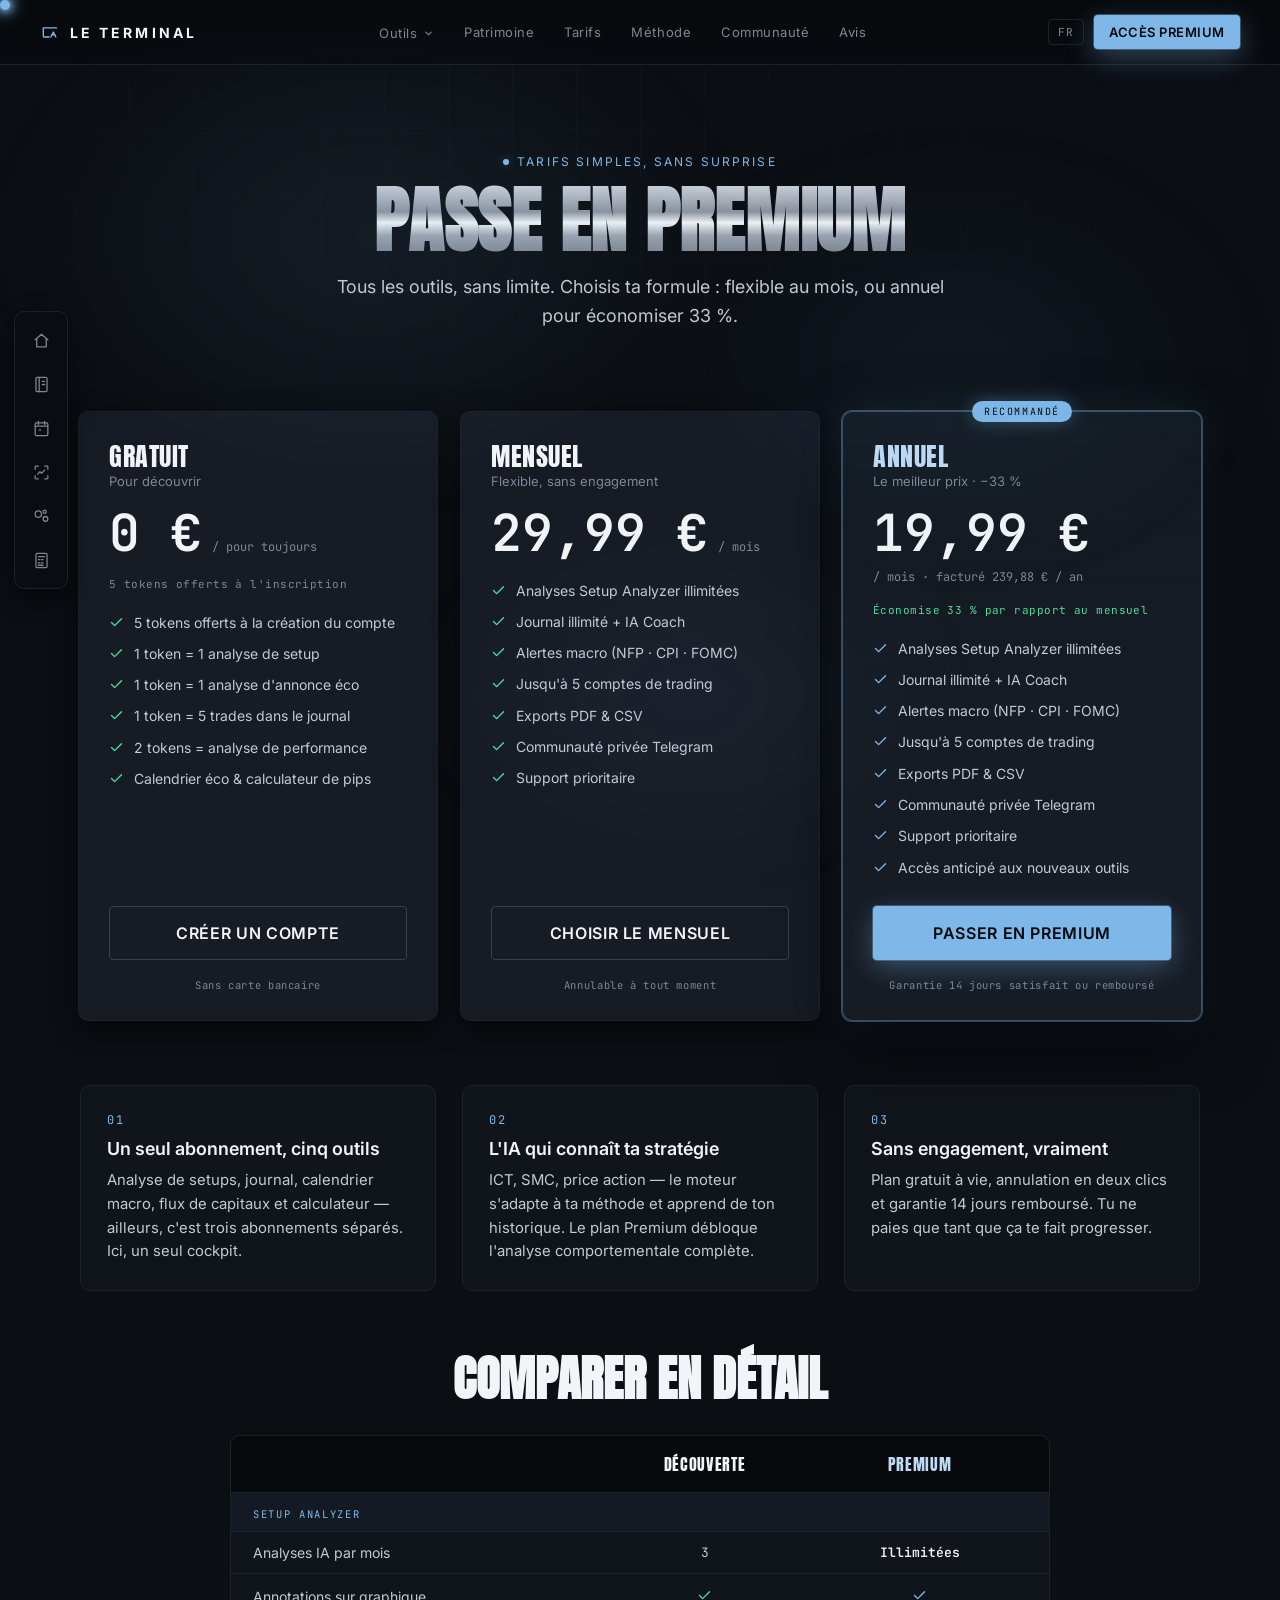
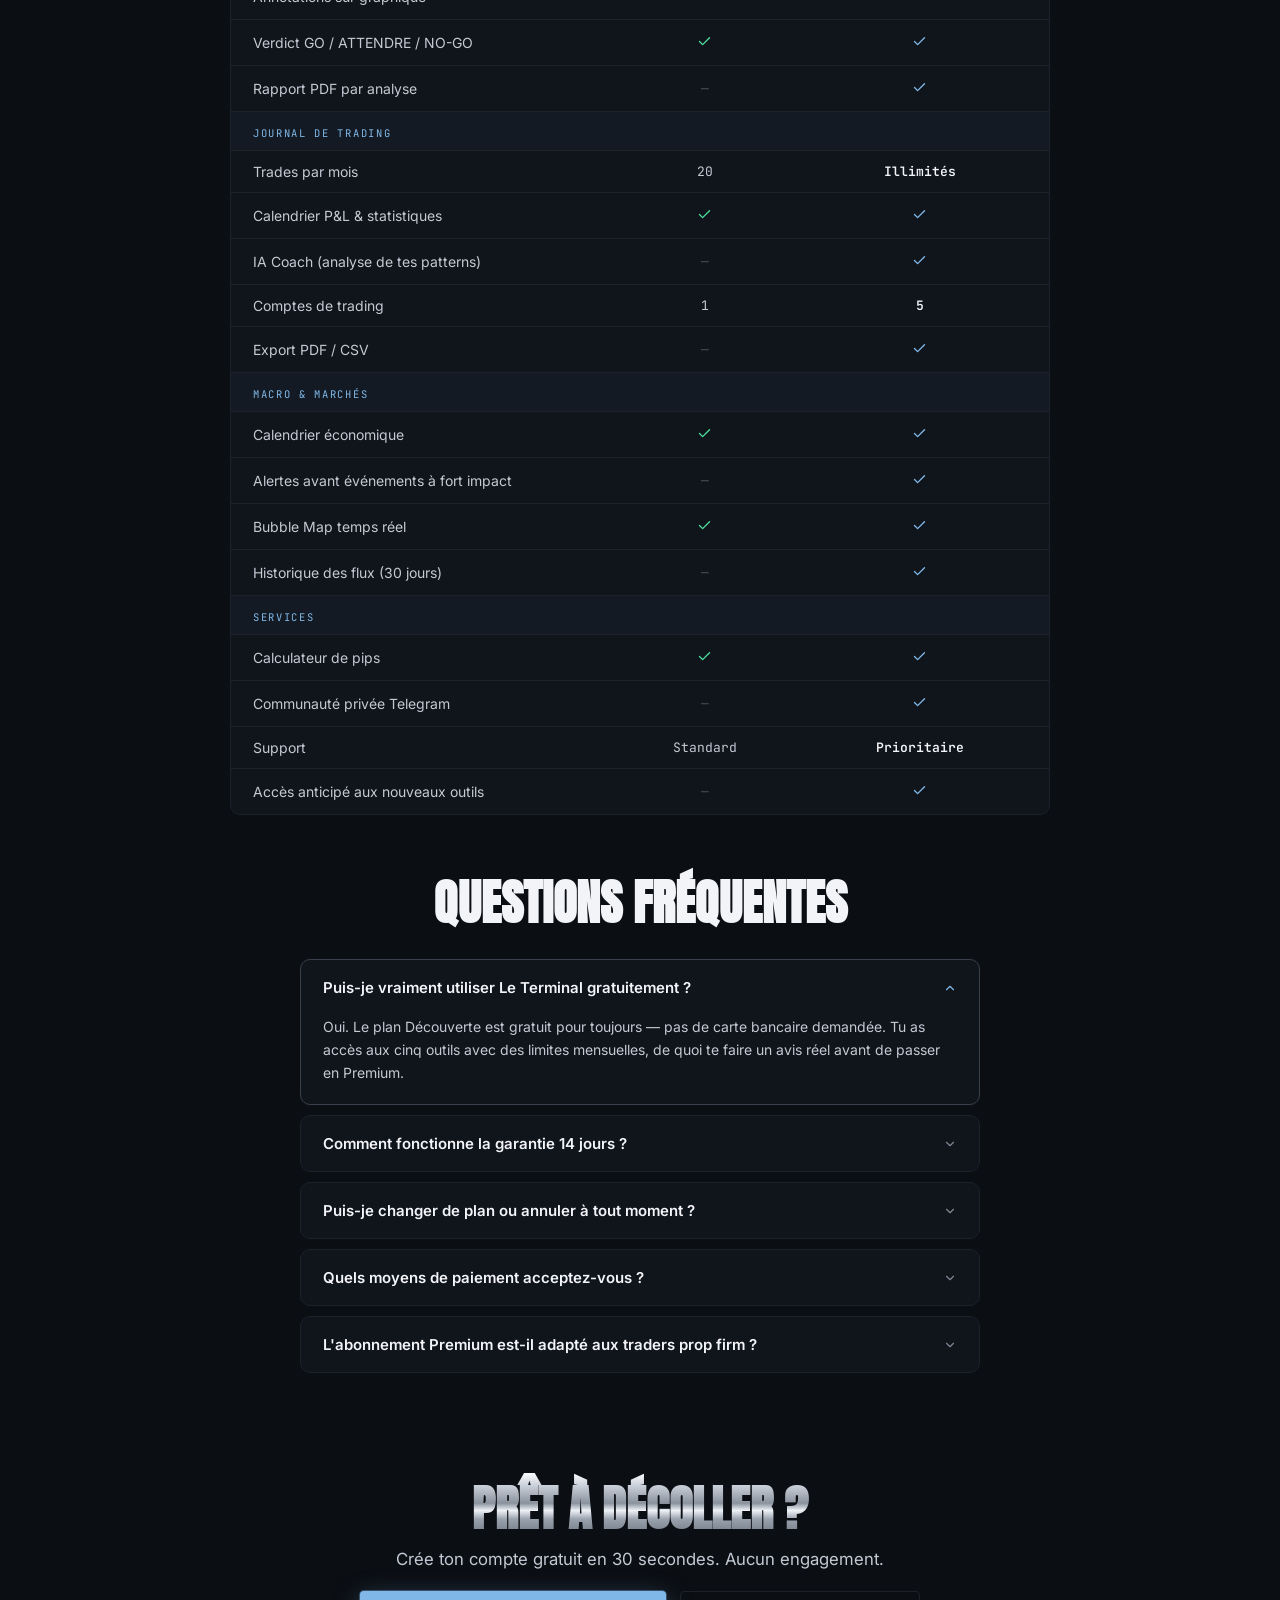
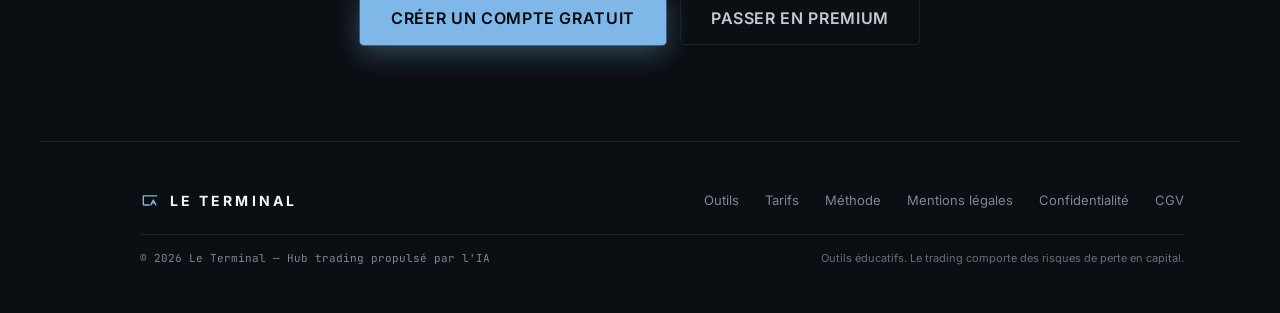
==== commit bb2561d6: "Merge branch 'claude/blissful-clarke-te20dz' into main" ====
--- a/app.html
+++ b/app.html
@@ -2,6 +2,54 @@
 <html lang="fr">
 <head>
 <meta charset="UTF-8">
+<script>try{if(localStorage.getItem('lt_theme')==='light')document.documentElement.setAttribute('data-theme','light');}catch(e){}</script>
+<link rel="icon" href="./favicon.ico" sizes="any">
+<link rel="icon" type="image/png" sizes="32x32" href="./favicon-32x32.png">
+<link rel="icon" type="image/png" sizes="16x16" href="./favicon-16x16.png">
+<link rel="apple-touch-icon" href="./apple-touch-icon.png">
+<script>(function(){if((window.location.hash||'').indexOf('access_token')!==-1)return;var t=localStorage.getItem('ta_token');if(!t){window.location.replace('/tarifs.html');return;}document.documentElement.style.visibility='hidden';var _to=setTimeout(function(){window.location.replace('/tarifs.html');},9000);function chk(tok){fetch('/api/check-pro',{method:'POST',headers:{'Content-Type':'application/json','Authorization':'Bearer '+tok}}).then(function(r){return r.json();}).then(function(d){clearTimeout(_to);if(d&&d.is_pro){var wasCached=localStorage.getItem('lt_pro')==='1';localStorage.setItem('lt_pro','1');if(!wasCached){window.location.reload();}else{document.documentElement.style.visibility='';}}else{localStorage.removeItem('lt_pro');window.location.replace('/tarifs.html');}}).catch(function(){clearTimeout(_to);window.location.replace('/tarifs.html');});}var rt=localStorage.getItem('ta_refresh'),exp=parseInt(localStorage.getItem('ta_exp')||'0',10);if(rt&&exp&&Date.now()>exp-60000){fetch('/api/auth',{method:'POST',headers:{'Content-Type':'application/json'},body:JSON.stringify({action:'refresh',refresh_token:rt})}).then(function(r){return r.json();}).then(function(d){if(d&&d.access_token){localStorage.setItem('ta_token',d.access_token);if(d.refresh_token)localStorage.setItem('ta_refresh',d.refresh_token);var ttl=parseInt(d.expires_in,10)||3600;localStorage.setItem('ta_exp',String(Date.now()+ttl*1000));chk(d.access_token);}else{chk(t);}}).catch(function(){chk(t);});}else{chk(t);}})();</script>
+<script>(function(){
+if((window.location.hash||'').indexOf('access_token')!==-1)return;
+var t=localStorage.getItem('ta_token');
+if(!t){window.location.replace('/tarifs.html');return;}
+document.documentElement.style.visibility='hidden';
+window.ltRefreshToken=function(force){
+  var rt=localStorage.getItem('ta_refresh')||'';
+  var tok=localStorage.getItem('ta_token')||'';
+  var exp=parseInt(localStorage.getItem('ta_exp')||'0',10);
+  if(!rt)return Promise.resolve(tok);
+  if(!force&&exp&&Date.now()<exp-60000)return Promise.resolve(tok);
+  if(window.__ltRefreshPromise)return window.__ltRefreshPromise;
+  window.__ltRefreshPromise=fetch('/api/auth',{method:'POST',headers:{'Content-Type':'application/json'},body:JSON.stringify({action:'refresh',refresh_token:rt})})
+    .then(function(r){return r.json();})
+    .then(function(d){if(d&&d.access_token){localStorage.setItem('ta_token',d.access_token);if(d.refresh_token)localStorage.setItem('ta_refresh',d.refresh_token);var ttl=parseInt(d.expires_in,10)||3600;localStorage.setItem('ta_exp',String(Date.now()+ttl*1000));return d.access_token;}return tok;})
+    .catch(function(){return tok;})
+    .finally(function(){window.__ltRefreshPromise=null;});
+  return window.__ltRefreshPromise;
+};
+var _to=setTimeout(function(){document.documentElement.style.visibility='';},9000);
+function chk(tok){
+  fetch('/api/check-pro',{method:'POST',headers:{'Content-Type':'application/json','Authorization':'Bearer '+tok}}).then(function(r){return r.json();}).then(function(d){
+    clearTimeout(_to);
+    if(d&&d.is_pro){
+      var wasCached=localStorage.getItem('lt_pro')==='1';
+      localStorage.setItem('lt_pro','1');
+      if(!wasCached){window.location.reload();}else{document.documentElement.style.visibility='';}
+    }else if(d&&d.token_invalid){
+      document.documentElement.style.visibility='';
+      if(localStorage.getItem('lt_pro')!=='1'){window.location.replace('/tarifs.html');}
+    }else{
+      localStorage.removeItem('lt_pro');
+      window.location.replace('/tarifs.html');
+    }
+  }).catch(function(){
+    clearTimeout(_to);
+    document.documentElement.style.visibility='';
+    if(localStorage.getItem('lt_pro')!=='1'){window.location.replace('/tarifs.html');}
+  });
+}
+window.ltRefreshToken(false).then(function(tok){chk(tok||t);});
+})();</script>
 <link rel="manifest" href="./manifest.json">
 <meta name="theme-color" content="#7FB8E8">
 <meta name="apple-mobile-web-app-capable" content="yes">
@@ -14,6 +62,7 @@
 <link rel="preconnect" href="https://fonts.gstatic.com" crossorigin>
 <link href="https://fonts.googleapis.com/css2?family=Anton&family=Inter:wght@300;400;500;600;700&family=JetBrains+Mono:wght@400;500;600&display=swap" rel="stylesheet">
 <link rel="stylesheet" href="./design-system.css">
+<link rel="stylesheet" href="./theme-light.css">
 <style>#app>.topbar{display:none!important}#app{padding-top:var(--chrome-h,64px)}@media(min-width:761px){#app .analyzer-tabs{padding-left:74px}}</style>
 <style>
 
@@ -281,6 +330,20 @@
 }
 .analyzer-tab:hover { color: var(--text2); border-bottom-color: rgba(127,184,232,.3); }
 .analyzer-tab[data-count]:not([data-count=''])::after { content: ' (' attr(data-count) ')'; font-size: 11px; opacity: .7; }
+/* Vues Historique/Perfs : en-tête intégré directement dans la page (design system),
+   plus de barre d'onglets dédiée. Titre + bascule segmentée + actions. */
+.an-head{display:flex;align-items:flex-start;justify-content:space-between;gap:16px;flex-wrap:wrap;margin-bottom:24px}
+.an-head__l{display:flex;flex-direction:column;gap:8px;min-width:0}
+.an-eyebrow{display:inline-flex;align-items:center;gap:8px;font-family:var(--font-mono);font-size:11px;letter-spacing:.14em;text-transform:uppercase;color:var(--accent)}
+.an-eyebrow .lt-dot{width:6px;height:6px;border-radius:999px;background:var(--accent);box-shadow:0 0 8px var(--accent-glow)}
+.an-title{font-family:var(--font-display);text-transform:uppercase;font-size:clamp(1.7rem,3.5vw,2.4rem);letter-spacing:.01em;color:var(--text-title);margin:0;line-height:1}
+.an-head__r{display:flex;align-items:center;gap:10px;flex-wrap:wrap}
+.an-seg{display:inline-flex;gap:4px;padding:4px;border:1px solid var(--border-subtle);border-radius:var(--r-md);background:var(--bg-void)}
+.an-seg__btn{display:inline-flex;align-items:center;gap:7px;padding:8px 15px;border:none;background:transparent;color:var(--text-muted);font-family:var(--font-text);font-size:13px;font-weight:600;border-radius:var(--r-sm);cursor:pointer;transition:color .2s,background .2s}
+.an-seg__btn:hover{color:var(--text-title)}
+.an-seg__btn.is-on{background:var(--accent-glow-soft);color:var(--accent-bright);box-shadow:inset 0 0 0 1px var(--accent-glow)}
+.an-seg__btn svg{width:14px;height:14px;flex-shrink:0}
+@media(max-width:600px){.an-head__r{width:100%}.an-seg{flex:1}.an-seg__btn{flex:1;justify-content:center}}
 
 
 .lang-switch { display: flex; border-radius: 50px; overflow: hidden; border: 1px solid var(--border); }
@@ -294,9 +357,9 @@
 .lang-btn.on { background: var(--v); color: white; }
 
 /* MAIN LAYOUT */
-.main { padding: 0 28px 40px; display:flex; flex-direction:column; align-items:stretch; width:100%; }
+.main { padding: 0 0 40px; display:flex; flex-direction:column; align-items:stretch; width:100%; }
 /* La page analyzer doit remplir toute la largeur dispo (override du cap 1200px du DS) */
-.main > .content, #app .content { max-width:none !important; width:100% !important; padding:32px 8px !important; }
+.main > .content, #app .content { max-width:none !important; width:100% !important; padding:32px !important; }
 /* Form — intégré au design (panneau, labels mono, bouton accent) */
 #formView{background:var(--bg-elevated,rgba(255,255,255,.02));border:1px solid var(--border-subtle,rgba(255,255,255,.08));border-radius:var(--r-lg,16px);padding:36px 44px 44px;width:100%;box-sizing:border-box}
 #formView .form-section-title:first-child{margin-top:0}
@@ -582,6 +645,38 @@
   margin-bottom: 4px; line-height: 1.2;
 }
 .result-sub { font-size: 13px; font-weight: 300; color: var(--text2); line-height: 1.6; }
+
+/* CHAT POST-ANALYSE */
+#chatSection{display:none;margin-top:20px;background:var(--card);border:1px solid var(--border);border-radius:12px;overflow:hidden}
+#chatSection.show{display:block}
+.chat-header{display:flex;align-items:center;justify-content:space-between;padding:12px 16px;border-bottom:1px solid var(--border);background:rgba(127,184,232,.04)}
+.chat-header-left{display:flex;align-items:center;gap:8px}
+.chat-header-title{font-family:'Inter',system-ui,-apple-system,sans-serif;font-size:13px;font-weight:700;color:var(--text)}
+.chat-header-sub{font-size:10px;color:var(--text3);letter-spacing:.08em}
+.chat-limit{font-size:10px;color:var(--text3);font-family:'JetBrains Mono',monospace}
+.chat-messages{max-height:360px;overflow-y:auto;padding:14px 16px;display:flex;flex-direction:column;gap:10px}
+.chat-messages::-webkit-scrollbar{width:3px}
+.chat-messages::-webkit-scrollbar-thumb{background:var(--v)}
+.chat-msg{display:flex;gap:10px;align-items:flex-start}
+.chat-msg.user{flex-direction:row-reverse}
+.chat-bubble{max-width:80%;padding:10px 14px;border-radius:10px;font-family:'Inter',system-ui,-apple-system,sans-serif;font-size:13px;line-height:1.6;color:var(--text)}
+.chat-msg.user .chat-bubble{background:rgba(127,184,232,.14);border:1px solid rgba(127,184,232,.2);border-radius:10px 10px 2px 10px;color:var(--v2)}
+.chat-msg.ai .chat-bubble{background:rgba(255,255,255,.04);border:1px solid var(--border);border-radius:10px 10px 10px 2px}
+.chat-avatar{width:26px;height:26px;border-radius:50%;flex-shrink:0;display:flex;align-items:center;justify-content:center;font-size:10px;font-weight:700}
+.chat-msg.user .chat-avatar{background:rgba(127,184,232,.2);color:var(--v2)}
+.chat-msg.ai .chat-avatar{background:rgba(255,255,255,.06);color:var(--text3)}
+.chat-typing{display:flex;gap:4px;align-items:center;padding:10px 14px}
+.chat-typing span{width:6px;height:6px;border-radius:50%;background:var(--v2);animation:chatPulse 1.2s infinite}
+.chat-typing span:nth-child(2){animation-delay:.2s}
+.chat-typing span:nth-child(3){animation-delay:.4s}
+@keyframes chatPulse{0%,60%,100%{opacity:.2;transform:scale(.8)}30%{opacity:1;transform:scale(1)}}
+.chat-input-row{display:flex;gap:8px;padding:12px 16px;border-top:1px solid var(--border);background:rgba(0,0,0,.2)}
+.chat-input{flex:1;background:rgba(255,255,255,.05);border:1px solid var(--border);border-radius:8px;padding:9px 13px;font-family:'Inter',system-ui,-apple-system,sans-serif;font-size:13px;color:var(--text);outline:none;resize:none;min-height:38px;max-height:100px;transition:border-color .2s}
+.chat-input:focus{border-color:rgba(127,184,232,.4)}
+.chat-send{background:rgba(127,184,232,.15);border:1px solid rgba(127,184,232,.3);border-radius:8px;color:var(--v2);cursor:pointer;padding:8px 14px;transition:all .2s;flex-shrink:0;display:flex;align-items:center;gap:6px;font-family:'Inter',system-ui,-apple-system,sans-serif;font-size:12px;font-weight:600}
+.chat-send:hover{background:rgba(127,184,232,.25)}
+.chat-send:disabled{opacity:.4;cursor:not-allowed}
+.chat-exhausted{padding:12px 16px;text-align:center;font-size:12px;color:var(--text3);border-top:1px solid var(--border)}
 
 /* Metrics */
 .metrics-row {
@@ -830,20 +925,20 @@
 .history-btn.show{display:flex}
 
 /* HISTORY DETAIL MODAL */
-.hdetail-overlay{display:none;position:fixed;inset:0;z-index:700;background:rgba(8,8,15,.96);backdrop-filter:blur(20px);align-items:flex-start;justify-content:center;padding:20px;overflow-y:auto}
+.hdetail-overlay{display:none;position:fixed;inset:0;z-index:700;background:rgba(7,9,12,.72);backdrop-filter:blur(8px);align-items:flex-start;justify-content:center;padding:20px;overflow-y:auto}
 .hdetail-overlay.show{display:flex}
-.hdetail-box{max-width:760px;width:100%;background:var(--bg2);border:1px solid var(--border);border-radius:20px;padding:28px;margin:auto;position:relative}
-.hdetail-close{position:absolute;top:16px;right:18px;background:transparent;border:none;color:var(--text3);font-size:20px;cursor:pointer}
+.hdetail-box{max-width:760px;width:100%;background:var(--bg-elevated);border:1px solid var(--border-subtle);border-radius:var(--r-lg);box-shadow:0 24px 64px rgba(0,0,0,.6),inset 0 1px 0 rgba(255,255,255,.04);padding:28px;margin:auto;position:relative}
+.hdetail-close{position:absolute;top:16px;right:18px;background:transparent;border:none;color:var(--text-muted);font-size:20px;cursor:pointer;transition:color .2s}
+.hdetail-close:hover{color:var(--text-title)}
 
 /* HISTORY PAGE */
 #historyPage {
   display: none;
-  min-height: 100vh;
   background: var(--bg);
 }
 #historyPage.show { display: block; }
-/* Intégré dans la grille AppShell → s'affiche à droite de la barre OUTILS */
-.app > #historyPage, .app > #perfPage { grid-column: 2; grid-row: 1; min-height: calc(100vh - var(--chrome-h, 102px)); }
+/* Intégrées DANS .main (sous le fil d'ariane) → le breadcrumb reste visible, comme les autres pages */
+#historyPage, #perfPage { min-height: calc(100vh - var(--chrome-h, 64px) - 64px); }
 
 .history-page-header, .perf-header {
   display: flex; align-items: center; justify-content: space-between;
@@ -879,7 +974,7 @@
 .back-btn:hover { border-color: rgba(127,184,232,.4); color: var(--v2); }
 
 .history-page-content {
-  max-width: 900px; margin: 0 auto; padding: 32px 24px 80px;
+  max-width: 1200px; margin: 0; padding: 32px 32px 80px;
 }
 
 .history-grid {
@@ -904,6 +999,25 @@
 .history-card.is-selected { border-color: var(--v2); box-shadow: 0 0 0 1px var(--v2); }
 .history-card.is-selected .hc-check { background: var(--v2); border-color: var(--v2); color: #07090C; }
 
+/* ── Sélection multiple ── */
+.hist-toolbar { display: flex; align-items: center; justify-content: flex-end; gap: 10px; margin-bottom: 16px; }
+.hist-tool-actions { display: none; align-items: center; gap: 10px; }
+.hist-toolbar.is-selecting .hist-tool-actions { display: flex; }
+.hist-toolbar.is-selecting #histSelectBtn { display: none; }
+.hist-tool-btn { background: var(--card); border: 1px solid var(--border); border-radius: 8px; padding: 8px 14px; font-family: 'Inter', system-ui, -apple-system, sans-serif; font-size: 13px; font-weight: 600; color: var(--text2); cursor: pointer; transition: all .2s; }
+.hist-tool-btn:hover { border-color: rgba(127,184,232,.4); color: var(--v2); }
+.hist-sel-count { font-family: 'Inter', system-ui, -apple-system, sans-serif; font-size: 13px; color: var(--text3); }
+.hist-tool-del { background: rgba(240,100,122,.12); border: 1px solid rgba(240,100,122,.35); border-radius: 8px; padding: 8px 14px; font-family: 'Inter', system-ui, -apple-system, sans-serif; font-size: 13px; font-weight: 700; color: #F0647A; cursor: pointer; transition: all .2s; }
+.hist-tool-del:hover { background: rgba(240,100,122,.2); }
+.hist-tool-del:disabled { opacity: .45; cursor: not-allowed; }
+
+.history-card { position: relative; }
+.history-card .hc-check { position: absolute; top: 12px; right: 12px; width: 22px; height: 22px; border-radius: 6px; border: 1.5px solid var(--border); background: rgba(8,8,15,.6); display: none; align-items: center; justify-content: center; color: transparent; }
+.history-grid.selecting .history-card .hc-check { display: flex; }
+.history-grid.selecting .history-card .hc-verdict { display: none; }
+.history-card.is-selected { border-color: var(--v2); box-shadow: 0 0 0 1px var(--v2); }
+.history-card.is-selected .hc-check { background: var(--v2); border-color: var(--v2); color: #07090C; }
+
 .history-card {
   background: var(--card); border: 1px solid var(--border);
   border-radius: 16px; padding: 18px; cursor: pointer;
@@ -950,10 +1064,10 @@
 .result-btn.active-be{background:rgba(232,194,104,.1);border-color:rgba(232,194,104,.3);color:var(--amber)}
 
 /* PERFORMANCES PAGE */
-#perfPage{display:none;min-height:100vh;background:var(--bg)}
+#perfPage{display:none;background:var(--bg)}
 #perfPage.show{display:block}
 .perf-header{display:flex;align-items:center;justify-content:space-between;padding:0 28px;height:60px;background:rgba(8,8,15,0.85);backdrop-filter:blur(20px);border-bottom:1px solid var(--border);position:sticky;top:0;z-index:50}
-.perf-content{max-width:960px;margin:0 auto;padding:32px 24px 80px}
+.perf-content{max-width:1200px;margin:0;padding:32px 32px 80px}
 .stat-grid{display:grid;grid-template-columns:repeat(auto-fill,minmax(160px,1fr));gap:12px;margin-bottom:28px}
 .stat-card{background:var(--card);border:1px solid var(--border);border-radius:14px;padding:16px;text-align:center}
 .stat-val{font-family:'Anton','Arial Narrow',sans-serif;font-size:32px;font-weight:800;letter-spacing:-0.03em;line-height:1}
@@ -997,21 +1111,25 @@
 .side-menu-footer{padding:16px 12px;border-top:1px solid var(--border)}
 
 /* ── CUSTOM CONFIRM MODAL ── */
-.confirm-overlay{position:fixed;inset:0;background:rgba(0,0,0,.6);z-index:900;display:flex;align-items:center;justify-content:center;opacity:0;pointer-events:none;transition:opacity .25s;backdrop-filter:blur(6px)}
+.confirm-overlay{position:fixed;inset:0;background:rgba(7,9,12,.72);z-index:900;display:flex;align-items:center;justify-content:center;opacity:0;pointer-events:none;transition:opacity .25s;backdrop-filter:blur(8px)}
 .confirm-overlay.show{opacity:1;pointer-events:all}
-.confirm-box{background:#0B0E13;border:1px solid rgba(240,100,122,.25);border-radius:20px;padding:32px 28px;width:min(360px,90vw);text-align:center;transform:scale(.95);transition:transform .25s;box-shadow:0 24px 60px rgba(0,0,0,.7)}
+.confirm-box{background:var(--bg-elevated);border:1px solid rgba(240,100,122,.3);border-radius:var(--r-lg);padding:32px 28px;width:min(360px,90vw);text-align:center;transform:scale(.95);transition:transform .25s;box-shadow:0 24px 64px rgba(0,0,0,.6),inset 0 1px 0 rgba(255,255,255,.04)}
 .confirm-overlay.show .confirm-box{transform:scale(1)}
-.confirm-icon{font-size:36px;margin-bottom:14px}
-.confirm-title{font-family:'Inter',system-ui,-apple-system,sans-serif;font-size:18px;font-weight:800;color:var(--text);margin-bottom:8px}
-.confirm-sub{font-size:13px;color:var(--text2);line-height:1.6;margin-bottom:24px}
+.confirm-icon{font-size:36px;margin-bottom:14px;color:var(--bear)}
+.confirm-title{font-family:var(--font-display);text-transform:uppercase;letter-spacing:.01em;font-size:20px;font-weight:800;color:var(--text-title);margin-bottom:8px}
+.confirm-sub{font-family:var(--font-text);font-size:13px;color:var(--text-body);line-height:1.6;margin-bottom:24px}
 .confirm-btns{display:flex;gap:10px;justify-content:center}
-.confirm-cancel{flex:1;padding:11px;background:rgba(255,255,255,.06);border:1px solid var(--border);border-radius:12px;color:var(--text2);font-family:'Inter',system-ui,-apple-system,sans-serif;font-size:14px;font-weight:700;cursor:pointer;transition:all .2s}
-.confirm-cancel:hover{background:rgba(255,255,255,.1);color:var(--text)}
-.confirm-ok{flex:1;padding:11px;background:rgba(240,100,122,.15);border:1px solid rgba(240,100,122,.4);border-radius:12px;color:#F0647A;font-family:'Inter',system-ui,-apple-system,sans-serif;font-size:14px;font-weight:700;cursor:pointer;transition:all .2s}
+.confirm-cancel{flex:1;padding:11px;background:transparent;border:1px solid var(--border-subtle);border-radius:var(--r-md);color:var(--text-body);font-family:var(--font-text);font-size:14px;font-weight:700;cursor:pointer;transition:all .2s}
+.confirm-cancel:hover{border-color:var(--border);color:var(--text-title)}
+.confirm-ok{flex:1;padding:11px;background:rgba(240,100,122,.15);border:1px solid rgba(240,100,122,.4);border-radius:var(--r-md);color:var(--bear);font-family:var(--font-text);font-size:14px;font-weight:700;cursor:pointer;transition:all .2s}
 .confirm-ok:hover{background:rgba(240,100,122,.25);border-color:rgba(240,100,122,.6)}
 @media print {
-  .topbar,.back-btn,.analyzer-tabs,#iaFeedbackBtn,.history-page-header { display: none !important; }
+  .topbar,.back-btn,.analyzer-tabs,#iaFeedbackBtn,.history-page-header,
+  .lt-chrome,.lt-nav,.top,.side,.lt-dock,.lt-burger,#historyPage { display: none !important; }
   #perfPage { display: block !important; }
+  #perfPage .an-head__r, #perfPage .lt-btn { display: none !important; }
+  .app { grid-template-columns: 1fr !important; padding: 0 !important; }
+  .main { padding: 0 !important; }
   body { background: white !important; color: black !important; }
   .stat-card, .perf-section { break-inside: avoid; }
 }
@@ -1057,39 +1175,79 @@
         </div>
         <button class="lt-btn lt-btn--ghost lt-btn--sm" id="loginBtn" onclick="openAuth()" style="display:none">Connexion</button>
       </div>
-    </header>
+      <a href="/tarifs" data-en="Pricing">Tarifs</a>
+      <a href="/#method" data-en="Method">Méthode</a>
+      <a href="/#community" data-en="Community">Communauté</a>
+      <a href="/avis" data-en="Reviews">Avis</a>
+      <a href="/blog">Blog</a>
+    </nav>
+    <div class="lt-nav__actions">
+      <span class="lt-nav__pill" id="ltLangPill" title="Changer de langue">FR</span>
+      <button class="lt-btn lt-btn--ghost lt-btn--sm" id="loginBtn" onclick="window.ltOpenLogin?ltOpenLogin():void(0)" data-en="Sign in">Connexion</button>
+      <div id="ltUserBar"></div>
+      <a class="lt-btn lt-btn--primary lt-btn--sm lt-nav__cta" href="/tarifs"><svg class="lt-nav__cta-ic" width="15" height="15" viewBox="0 0 24 24" fill="none" stroke="currentColor" stroke-width="1.7" stroke-linecap="round" stroke-linejoin="round"><path d="M4 8l4.5 3.5L12 5l3.5 6.5L20 8l-1.6 9.5H5.6z"/></svg><span class="lt-nav__cta-txt" data-en="Premium Access">Accès Premium</span></a>
+    </div>
+  </header>
   </div>
 
   <!-- ============ LEFT DOCK ============ -->
   <nav class="lt-dock" aria-label="Pages">
-    <a class="lt-dock__item" href="./index.html"><svg width="19" height="19" viewBox="0 0 24 24" fill="none" stroke="currentColor" stroke-width="1.6" stroke-linecap="round" stroke-linejoin="round"><path d="M4 11 12 4l8 7"/><path d="M6 9.5V20h12V9.5"/></svg><span class="lt-dock__lbl">Accueil</span><span class="lt-dock__tip">Accueil</span></a>
-    <a class="lt-dock__item" href="./journal.html"><svg width="19" height="19" viewBox="0 0 24 24" fill="none" stroke="currentColor" stroke-width="1.6" stroke-linecap="round" stroke-linejoin="round"><rect x="5" y="3" width="14" height="18" rx="1.5"/><path d="M9 3v18M13 8h3M13 12h3"/></svg><span class="lt-dock__lbl">Journal</span><span class="lt-dock__tip">Journal de Trading</span></a>
-    <a class="lt-dock__item" href="./calendrier.html"><svg width="19" height="19" viewBox="0 0 24 24" fill="none" stroke="currentColor" stroke-width="1.6" stroke-linecap="round" stroke-linejoin="round"><rect x="4" y="5" width="16" height="16" rx="1.5"/><path d="M4 9h16M8 3v4M16 3v4M9 14h2"/></svg><span class="lt-dock__lbl">Éco</span><span class="lt-dock__tip">Calendrier Éco</span></a>
-    <a class="lt-dock__item is-active" href="./app.html"><svg width="19" height="19" viewBox="0 0 24 24" fill="none" stroke="currentColor" stroke-width="1.6" stroke-linecap="round" stroke-linejoin="round"><path d="M4 8V5a1 1 0 0 1 1-1h3M16 4h3a1 1 0 0 1 1 1v3M20 16v3a1 1 0 0 1-1 1h-3M8 20H5a1 1 0 0 1-1-1v-3"/><path d="M7 14l3-3 2 2 4-4"/></svg><span class="lt-dock__lbl">Analyzer</span><span class="lt-dock__tip">Setup Analyzer</span></a>
-    <a class="lt-dock__item" href="./bubble.html"><svg width="19" height="19" viewBox="0 0 24 24" fill="none" stroke="currentColor" stroke-width="1.6" stroke-linecap="round" stroke-linejoin="round"><circle cx="8" cy="9" r="4"/><circle cx="17" cy="15" r="3"/><circle cx="16" cy="6" r="2"/></svg><span class="lt-dock__lbl">Bubble</span><span class="lt-dock__tip">Bubble Map</span></a>
-    <a class="lt-dock__item" href="./calculateur.html"><svg width="19" height="19" viewBox="0 0 24 24" fill="none" stroke="currentColor" stroke-width="1.6" stroke-linecap="round" stroke-linejoin="round"><rect x="5" y="3" width="14" height="18" rx="1.5"/><path d="M8 7h8M8 11h2M12 11h2M8 15h2M12 15h2M8 18h6"/></svg><span class="lt-dock__lbl">Pips</span><span class="lt-dock__tip">Calculateur de Pips</span></a>
-  </nav>
-
-  <!-- TABS — Historique / Perfs -->
-  <nav class="analyzer-tabs">
-    <button class="analyzer-tab" onclick="openHistory()">
-      <svg width="14" height="14" viewBox="0 0 24 24" fill="none" stroke="currentColor" stroke-width="1.8" stroke-linecap="round" stroke-linejoin="round" style="flex-shrink:0"><path d="M14 2H6a2 2 0 0 0-2 2v16a2 2 0 0 0 2 2h12a2 2 0 0 0 2-2V8z"/><polyline points="14 2 14 8 20 8"/><line x1="16" y1="13" x2="8" y2="13"/><line x1="16" y1="17" x2="8" y2="17"/><line x1="10" y1="9" x2="8" y2="9"/></svg>
-      Historique
-    </button>
-    <button class="analyzer-tab" onclick="openPerf()">
-      <svg width="14" height="14" viewBox="0 0 24 24" fill="none" stroke="currentColor" stroke-width="1.8" stroke-linecap="round" stroke-linejoin="round" style="flex-shrink:0"><polyline points="22 12 18 12 15 21 9 3 6 12 2 12"/></svg>
-      Perfs
-    </button>
-  </nav>
+  <a class="lt-dock__item" href="/">
+    <svg width="19" height="19" viewBox="0 0 24 24" fill="none" stroke="currentColor" stroke-width="1.6" stroke-linecap="round" stroke-linejoin="round"><path d="M4 11 12 4l8 7"/><path d="M6 9.5V20h12V9.5"/></svg>
+    <span class="lt-dock__lbl" data-en="Home">Accueil</span>
+    <span class="lt-dock__tip" data-en="Home">Accueil</span>
+  </a>
+  <a class="lt-dock__item" href="/journal">
+    <svg width="19" height="19" viewBox="0 0 24 24" fill="none" stroke="currentColor" stroke-width="1.6" stroke-linecap="round" stroke-linejoin="round"><rect x="5" y="3" width="14" height="18" rx="1.5"/><path d="M9 3v18M13 8h3M13 12h3"/></svg>
+    <span class="lt-dock__lbl">Journal</span>
+    <span class="lt-dock__tip">Journal de Trading</span>
+  </a>
+  <a class="lt-dock__item is-active" href="/app">
+    <svg width="19" height="19" viewBox="0 0 24 24" fill="none" stroke="currentColor" stroke-width="1.6" stroke-linecap="round" stroke-linejoin="round"><path d="M4 8V5a1 1 0 0 1 1-1h3M16 4h3a1 1 0 0 1 1 1v3M20 16v3a1 1 0 0 1-1 1h-3M8 20H5a1 1 0 0 1-1-1v-3"/><path d="M7 14l3-3 2 2 4-4"/></svg>
+    <span class="lt-dock__lbl">Analyzer</span>
+    <span class="lt-dock__tip">Setup Analyzer</span>
+  </a>
+  <a class="lt-dock__item" href="/patrimoine-presentation">
+    <svg width="19" height="19" viewBox="0 0 24 24" fill="none" stroke="currentColor" stroke-width="1.6" stroke-linecap="round" stroke-linejoin="round"><path d="M21 12A9 9 0 1 1 12 3v9z"/><path d="M12 3a9 9 0 0 1 9 9h-9z"/></svg>
+    <span class="lt-dock__lbl">Patrim.</span>
+    <span class="lt-dock__tip">Patrimoine</span>
+  </a>
+  <a class="lt-dock__item" href="/calendrier">
+    <svg width="19" height="19" viewBox="0 0 24 24" fill="none" stroke="currentColor" stroke-width="1.6" stroke-linecap="round" stroke-linejoin="round"><rect x="4" y="5" width="16" height="16" rx="1.5"/><path d="M4 9h16M8 3v4M16 3v4M9 14h2"/></svg>
+    <span class="lt-dock__lbl">Éco</span>
+    <span class="lt-dock__tip">Calendrier Éco</span>
+  </a>
+  <a class="lt-dock__item" href="/bubble">
+    <svg width="19" height="19" viewBox="0 0 24 24" fill="none" stroke="currentColor" stroke-width="1.6" stroke-linecap="round" stroke-linejoin="round"><circle cx="8" cy="9" r="4"/><circle cx="17" cy="15" r="3"/><circle cx="16" cy="6" r="2"/></svg>
+    <span class="lt-dock__lbl">Bubble</span>
+    <span class="lt-dock__tip">Bubble Map</span>
+  </a>
+  <a class="lt-dock__item" href="/calculateur">
+    <svg width="19" height="19" viewBox="0 0 24 24" fill="none" stroke="currentColor" stroke-width="1.6" stroke-linecap="round" stroke-linejoin="round"><rect x="5" y="3" width="14" height="18" rx="1.5"/><path d="M8 7h8M8 11h2M12 11h2M8 15h2M12 15h2M8 18h6"/></svg>
+    <span class="lt-dock__lbl">Pips</span>
+    <span class="lt-dock__tip">Calculateur de Pips</span>
+  </a>
+  <a class="lt-dock__item" href="/mur-des-trades">
+    <svg width="19" height="19" viewBox="0 0 24 24" fill="none" stroke="currentColor" stroke-width="1.6" stroke-linecap="round" stroke-linejoin="round"><path d="M8 21h8M12 17v4"/><path d="M7 4h10v4a5 5 0 0 1-10 0V4z"/><path d="M5 6H3v1.5A3 3 0 0 0 6 10.5M19 6h2v1.5a3 3 0 0 1-3 3"/></svg>
+    <span class="lt-dock__lbl">Trades</span>
+    <span class="lt-dock__tip">Mur des Trades</span>
+  </a>
+</nav>
 
   <div class="main">
   <div class="content">
 
     <!-- Page title — style maquette -->
-    <div class="page-head" style="margin-bottom:8px">
-      <span class="eyebrow"><span class="lt-dot"></span> Setup Analyzer</span>
-      <h1 id="page-title">Analyse de Setup</h1>
-      <p id="page-sub">Glisse la capture de ton setup. Le moteur IA propriétaire évalue la structure, les zones clés et les confluences de ta stratégie, puis rend un verdict net.</p>
+    <div class="an-head" style="margin-bottom:18px">
+      <div class="page-head" style="margin-bottom:0">
+        <span class="eyebrow"><span class="lt-dot"></span> Setup Analyzer</span>
+        <h1 id="page-title">Analyse de Setup</h1>
+        <p id="page-sub">Glissez la capture de votre setup. Le moteur IA propriétaire évalue la structure, les zones clés et les confluences de votre stratégie, puis évalue clairement la qualité de votre setup.</p>
+      </div>
+      <div class="an-head__r">
+        <button class="lt-btn lt-btn--ghost lt-btn--sm" onclick="openHistory()"><svg width="14" height="14" viewBox="0 0 24 24" fill="none" stroke="currentColor" stroke-width="1.8" stroke-linecap="round" stroke-linejoin="round"><path d="M14 2H6a2 2 0 0 0-2 2v16a2 2 0 0 0 2 2h12a2 2 0 0 0 2-2V8z"/><polyline points="14 2 14 8 20 8"/><line x1="16" y1="13" x2="8" y2="13"/><line x1="16" y1="17" x2="8" y2="17"/></svg> Historique</button>
+        <button class="lt-btn lt-btn--ghost lt-btn--sm" onclick="openPerf()"><svg width="14" height="14" viewBox="0 0 24 24" fill="none" stroke="currentColor" stroke-width="1.8" stroke-linecap="round" stroke-linejoin="round"><polyline points="22 12 18 12 15 21 9 3 6 12 2 12"/></svg> Perfs</button>
+      </div>
     </div>
 
     <!-- FORM -->
@@ -1183,9 +1341,6 @@
         </div>
       </div>
 
-      <div id="tokenChip" style="display:none;text-align:center;margin-bottom:10px;font-size:12px;color:var(--text2)">
-        <span id="tokenChipTxt"></span>
-      </div>
       <button class="analyze-btn" id="submitBtn" onclick="analyze()">
         <span id="btn-txt">Analyser mon setup</span>
       </button>
@@ -1280,13 +1435,17 @@
         <div class="fb-card">
           <div class="fb-head">
             <div class="fb-dot" style="background:#7FB8E8"></div>
-            <span class="fb-title" id="fc-advice" style="color:#7FB8E8">Recommandations</span>
+            <span class="fb-title" id="fc-advice" style="color:#7FB8E8">Points d'attention</span>
           </div>
           <div class="fb-body" id="adviceText">—</div>
         </div>
       </div>
+      <div style="display:flex;gap:10px;align-items:flex-start;margin-top:16px;padding:12px 15px;background:rgba(232,194,104,.06);border:1px solid rgba(232,194,104,.22);border-radius:12px">
+        <svg width="17" height="17" viewBox="0 0 24 24" fill="none" stroke="#E8C268" stroke-width="1.7" stroke-linecap="round" stroke-linejoin="round" style="flex:none;margin-top:1px"><path d="M10.29 3.86 1.82 18a2 2 0 0 0 1.71 3h16.94a2 2 0 0 0 1.71-3L13.71 3.86a2 2 0 0 0-3.42 0z"/><line x1="12" y1="9" x2="12" y2="13"/><line x1="12" y1="17" x2="12.01" y2="17"/></svg>
+        <span style="font-family:'Inter',system-ui,-apple-system,sans-serif;font-size:12px;line-height:1.6;color:#B59C64" data-en="AI-generated educational decision-support. This is not investment advice or a personalised recommendation — you remain solely responsible for your decisions. Trading involves a high risk of capital loss.">Aide à la décision éducative générée par IA. Ceci n'est pas un conseil en investissement ni une recommandation personnalisée — vous restez seul responsable de vos décisions. Le trading comporte un risque élevé de perte en capital.</span>
+      </div>
       <div id="quickOutcome" style="margin-top:16px;background:rgba(255,255,255,.03);border:1px solid var(--border);border-radius:12px;padding:14px">
-        <div style="font-size:11px;font-weight:700;letter-spacing:.1em;color:var(--text3);text-transform:uppercase;margin-bottom:10px">As-tu pris ce trade ?</div>
+        <div style="font-size:11px;font-weight:700;letter-spacing:.1em;color:var(--text3);text-transform:uppercase;margin-bottom:10px">Avez-vous pris ce trade ?</div>
         <div style="display:flex;gap:8px">
           <button onclick="quickSetOutcome(true)" style="flex:1;padding:9px;background:rgba(74,222,156,.1);border:1px solid rgba(74,222,156,.3);border-radius:8px;color:#4ADE9C;font-family:'Inter',system-ui,-apple-system,sans-serif;font-size:13px;font-weight:700;cursor:pointer">✓ Oui, je l'ai pris</button>
           <button onclick="quickSetOutcome(false)" style="flex:1;padding:9px;background:rgba(240,100,122,.08);border:1px solid rgba(240,100,122,.2);border-radius:8px;color:#F0647A;font-family:'Inter',system-ui,-apple-system,sans-serif;font-size:13px;font-weight:700;cursor:pointer">✕ Non, je l'ai passé</button>
@@ -1302,8 +1461,28 @@
       </div>
       <div class="actions">
         <button class="act-btn" onclick="showForm()" id="act-new">↩ Nouvelle analyse</button>
-        <button class="act-btn accent" onclick="window.location.href='./tarifs.html'" id="act-pro">★ Passer PRO</button>
+        <button class="act-btn accent" onclick="window.location.href='/tarifs'" id="act-pro">★ Passer PRO</button>
         <button class="act-btn" onclick="deleteLastAnalysis()" id="act-del" style="display:none;border-color:rgba(240,100,122,.3);color:#F0647A"><svg width="1em" height="1em" viewBox="0 0 24 24" fill="none" stroke="currentColor" stroke-width="1.7" stroke-linecap="round" stroke-linejoin="round" style="vertical-align:-2px"><polyline points="3 6 5 6 21 6"/><path d="M19 6v14a2 2 0 0 1-2 2H7a2 2 0 0 1-2-2V6m3 0V4a2 2 0 0 1 2-2h4a2 2 0 0 1 2 2v2"/></svg></button>
+      </div>
+
+      <!-- CHAT POST-ANALYSE -->
+      <div id="chatSection">
+        <div class="chat-header">
+          <div class="chat-header-left">
+            <svg width="16" height="16" viewBox="0 0 24 24" fill="none" stroke="#7FB8E8" stroke-width="1.5" stroke-linecap="round" stroke-linejoin="round"><path d="M21 15a2 2 0 0 1-2 2H7l-4 4V5a2 2 0 0 1 2-2h14a2 2 0 0 1 2 2z"/></svg>
+            <span class="chat-header-title">Questions sur cette analyse</span>
+            <span class="chat-header-sub">CHART TOUJOURS EN CONTEXTE</span>
+          </div>
+          <span class="chat-limit" id="chatLimitLabel"></span>
+        </div>
+        <div class="chat-messages" id="chatMessages"></div>
+        <div class="chat-input-row" id="chatInputRow">
+          <textarea class="chat-input" id="chatInput" placeholder="Ex : si le prix casse ce niveau, que se passe-t-il ?" rows="1" onkeydown="if(event.key==='Enter'&&!event.shiftKey){event.preventDefault();sendChatMsg();}"></textarea>
+          <button class="chat-send" id="chatSendBtn" onclick="sendChatMsg()">
+            <svg width="14" height="14" viewBox="0 0 24 24" fill="none" stroke="currentColor" stroke-width="1.7" stroke-linecap="round" stroke-linejoin="round"><line x1="22" y1="2" x2="11" y2="13"/><polygon points="22 2 15 22 11 13 2 9 22 2"/></svg>
+            Envoyer
+          </button>
+        </div>
       </div>
     </div>
 
@@ -1315,6 +1494,9 @@
 // ── STATE ──
 let lang='fr', dir=null, isPro=false, selPlan='y', imgData=null;
 var lastAnalysisParams = null;
+var chatHistory = []; // {role, content} fil du chat post-analyse
+var chatImages = [];  // images base64 de la dernière analyse
+var CHAT_MAX = 8;
 if(localStorage.getItem('lt_pro')==='1') isPro=true;
 
 // ── LANDING ──
@@ -1336,132 +1518,146 @@
 const T={
   fr:{
     pageTitle:'Analyse de Setup',
-    pageSub:'Glisse la capture de ton setup. Le moteur IA propriétaire évalue la structure, les zones clés et les confluences de ta stratégie, puis rend un verdict net.',
+    pageSub:'Glissez la capture de votre setup. Le moteur IA propriétaire évalue la structure, les zones clés et les confluences de votre stratégie, puis évalue clairement la qualité de votre setup.',
     fst1:'Trade', fst2:'Niveaux', fst3:'Contexte', fst4:'Graphique',
     lblPair:'Paire / Actif', lblDir:'Direction', lblTf:'Timeframe',
     lblEntry:'Entrée', lblTp:'Take Profit', lblSl:'Stop Loss',
     lblBias:'Biais marché', lblSess:'Session', lblConf:'Confluences & Notes',
     ob:'Haussier', obr:'Baissier', on:'Neutre',
-    ucta:'Ajoute ton graphique', uhint:'PNG, JPG · Glisse ou clique', rmImg:'✕ Retirer',
+    ucta:'Ajoutez votre graphique', uhint:'PNG, JPG · Glissez ou cliquez', rmImg:'✕ Retirer',
     btnTxt:'Analyser mon setup',
     ldTitle:'Analyse en cours…',
     steps:['ÉVALUATION DES CONFLUENCES','CALCUL DU RISQUE','ANALYSE DE LA STRUCTURE','GÉNÉRATION DU FEEDBACK'],
     resTag:'RÉSULTAT D\'ANALYSE', mDirLbl:'Direction', mPairLbl:'Actif',
     crtLbl:'Graphique soumis',
-    fcForces:'Points Forts', fcWeak:'Points Faibles', fcAdvice:'Recommandations',
+    fcForces:'Points Forts', fcWeak:'Points Faibles', fcAdvice:'Points d\'attention',
     actNew:'Nouvelle analyse', actPro:'Passer Premium',
-    pwTitle:'Limite atteinte', pwSub:'Tu as utilisé tes 3 analyses gratuites.<br>Passe à Premium pour des analyses illimitées.',
+    pwTitle:'Limite atteinte', pwSub:'Vous avez utilisé vos 5 analyses gratuites.<br>Passez à Premium pour des analyses illimitées.',
     pmName:'Mensuel', pyName:'Annuel', pyTop:'★ MEILLEURE OFFRE',
-    pmPer:'/ mois', pyPer:'/ mois · 99€/an',
+    pmPer:'/ mois', pyPer:'/ mois · 239,88 €/an',
     pf1:'Analyses illimitées',pf2:'Upload graphique',pf3:'Historique 30j',
     pf4:'Analyses illimitées',pf5:'Upload graphique',pf6:'Historique complet',pf7:'Accès prioritaire',
-    payTxt:'Continuer vers le paiement', payNote:'Paiement sécurisé Stripe · Annulation à tout moment',
+    payTxt:'Continuer vers le paiement', payNote:'Paiement sécurisé via Whop · Annulation à tout moment',
     demoLnk:'Continuer en mode démo',
-    usageChip:'{n} essai gratuit', proBadge:'Premium · Illimité',
-    alertFill:'Remplis tous les champs et sélectionne une direction.',
+    usageChip:'{n} analyses gratuites', proBadge:'Premium · Illimité',
+    alertFill:'Remplissez tous les champs et sélectionnez une direction.',
     waitLabel:'⏸ ATTENDRE',
-    sys:`Tu es un analyste de marché d'élite absolue, expert en TOUTES les méthodologies de trading : ICT/SMC (Inner Circle Trader, Smart Money Concepts), Price Action, Wyckoff, Elliott Wave, Supply & Demand, Harmoniques, VSA, et toutes les approches de structure de marché. Tu t'adaptes au setup présenté quelle que soit la stratégie utilisée.
-
-CONNAISSANCE UNIVERSELLE QUE TU MAÎTRISES :
+    sys:`Tu es un analyste de marché institutionnel de haut niveau, spécialisé ICT/SMC (Inner Circle Trader, Smart Money Concepts). Tu analyses chaque setup avec la rigueur d'un prop trader : tu es honnête, précis, et tu n'inventes jamais de confluences qui n'existent pas sur le graphique.
+
+━━━ PHASE 1 — RAISONNEMENT INTERNE (ne pas inclure dans le JSON) ━━━
+Avant de générer le JSON, effectue mentalement cette séquence :
+1. HTF CONTEXT : Quelle est la phase du marché sur H4/D1 ? Trending (HH+HL ou LH+LL) ? Ranging ? Distribution ?
+2. PD ARRAYS HTF : Quels Order Blocks, FVG ou niveaux de liquidité HTF sont actifs et alignés avec la direction du trade ?
+3. CONFLUENCE CHECK : L'entrée se situe-t-elle en DISCOUNT (pour un long) ou en PREMIUM (pour un short) par rapport au range HTF ? Y a-t-il un OB + FVG ou OTE dans cette zone ?
+4. LIQUIDITÉ CIBLE : Y a-t-il un pool de liquidité clair (EQH, BSL, SSL, SIBI) dans la direction du trade comme cible ?
+5. INVALIDATION : À quel niveau structurel précis le scénario est-il invalidé ? Ce niveau correspond-il logiquement au SL soumis ?
+6. VERDICT BRUTAL : Est-ce un setup A+ (toutes confluences alignées), B (2-3 confluences, quelque chose manque) ou à éviter (structure non confirmée, entrée hors zone, pas de liquidité cible) ?
+
+━━━ MAÎTRISE TECHNIQUE ━━━
 
 STRUCTURE DE MARCHÉ :
-- Market Structure Shift (MSS) vs Break of Structure (BOS) vs Change of Character (CHoCH)
-- Higher High (HH), Higher Low (HL), Lower High (LH), Lower Low (LL)
-- Swing High/Low, Internal vs External Structure
-- Premium vs Discount Array (50% equilibrium du range)
-- Institutional Order Flow : bullish = HH+HL en cours, bearish = LH+LL en cours
-- Confirmation de structure sur LTF avant entrée
+- BOS (Break of Structure) : cassure d'un swing high/low précédent — confirme la direction
+- MSS / CHoCH (Change of Character) : premier BOS contre la tendance dominante — signal de retournement
+- HH, HL = flux haussier confirmé | LH, LL = flux baissier confirmé
+- Internal Structure (micro BOS sur LTF) vs External Structure (swings majeurs HTF)
+- Premium > 50% du range HTF = zone de vente | Discount < 50% = zone d'achat
 
 ORDER BLOCKS (OB) :
-- Bullish OB : dernière bougie baissière avant un mouvement haussier impulsif avec BOS
-- Bearish OB : dernière bougie haussière avant un mouvement baissier impulsif avec BOS
-- Mitigation Block : OB déjà retesté une fois
-- Breaker Block : ancien OB cassé qui devient résistance/support inversé
-- Reclaimed OB : OB retesté et validé avec rejection
-- Propulsion Block : cluster de bougies avant un déplacement impulsif
-- Rejection Block : mèche importante rejetant une zone
+- Bullish OB : dernière bougie baissière AVANT un BOS haussier impulsif
+- Bearish OB : dernière bougie haussière AVANT un BOS baissier impulsif
+- Breaker Block : OB cassé = le prix y revient comme zone inverse
+- Mitigation Block : OB déjà retesté partiellement (moins fiable)
+- Consequent Encroachment (CE) : 50% de l'OB = zone de précision maximale
+- OB valide = n'a JAMAIS été retouché après sa création (sinon = mitigé ou invalidé)
 
 FAIR VALUE GAPS (FVG) / IMBALANCES :
-- FVG haussier : gap entre le bas de la bougie 3 et le haut de la bougie 1
-- FVG baissier : gap entre le haut de la bougie 3 et le bas de la bougie 1
-- Inversion FVG (IFVG) : FVG comblé qui devient zone opposée
-- Volume Imbalance : corps des bougies ne se chevauchent pas
-- Single Print : zone non tradée sur le DOM
+- FVG haussier : bas de bougie 3 > haut de bougie 1 (gap non comblé)
+- FVG baissier : haut de bougie 3 < bas de bougie 1
+- IFVG (Inversion FVG) : FVG comblé qui agit maintenant comme zone opposée
+- FVG + OB dans même zone = confluence maximale (ICT Unicorn partiel)
+- Un FVG comblé à 50% (CE) = zone de réaction institutionnelle haute probabilité
 
 LIQUIDITÉ :
-- Buy Side Liquidity (BSL) : highs précédents où stops acheteurs s'accumulent
-- Sell Side Liquidity (SSL) : lows précédents où stops vendeurs s'accumulent
-- Equal Highs/Lows (EQH/EQL) : zones de liquidité évidente
-- Liquidity Sweep / Stop Hunt : mouvement pour collecter la liquidité avant le vrai move
-- Void : zone de déséquilibre que le prix doit combler
-- Liquidity Pool : concentration de stops au-dessus/dessous de zones clés
-
-OPTIMAL TRADE ENTRY (OTE) :
-- Retracement de 0.62 à 0.79 (Fibonacci) d'un swing impulsif
-- Confluence avec OB ou FVG dans cette zone = setup haute probabilité
-- Utiliser après un BOS confirmé pour entrer sur le retracement
-
-SESSIONS ET TIMING (KILLZONES) :
-- Asian Session (20h-00h NY) : accumulation de liquidité, range tight
-- London Open (02h-05h NY) : souvent le vrai move journalier commence
-- New York AM (07h-10h NY) : continuation ou reversal du move London
-- NY Lunch (12h-14h NY) : éviter, liquidité faible, faux mouvements
-- NY PM (14h-16h NY) : parfois continuation, SMT divergence possible
-- London Close (11h-12h NY) : renversements possibles
-- Macro : 20h, 02h, 08h30, 10h00 NY = manipulation possible
-
-CONCEPTS AVANCÉS :
-- SMT Divergence (Smart Money Technique) : corrélation inversée entre actifs liés (ex: GC vs SI, ES vs NQ, EURUSD vs GBPUSD)
-- ICT Unicorn Model : OB + FVG + Liquidity Sweep alignés
-- Silver Bullet : 10h-11h NY ou 14h-15h NY, FVG sur 1min après manipulation
-- Power of 3 (AMD) : Accumulation → Manipulation → Distribution
-- Judas Swing : faux mouvement en début de session pour collecter la liquidité
-- CISD (Change In State of Delivery) : changement de la livraison des prix
-- PD Arrays (Premium/Discount Arrays) : OB, FVG, BB, RB, VP, MB, Rejection, Propulsion
-- HTF PD Array > LTF PD Array en importance
-- Consequent Encroachment (CE) : 50% d'un OB ou FVG = zone de précision maximale
-
-CORRÉLATIONS ET MACRO :
-- DXY inversément corrélé : EURUSD, XAUUSD, indices US (quand DXY monte, or/forex baissent)
-- Gold (XAUUSD) : safe haven, corrélé positivement aux tensions géopolitiques
-- NAS100/US30 : corrélés positivement, divergence = signal SMT
-- EURUSD/GBPUSD : haute corrélation positive (~0.85)
-- Données macro : NFP (1er vendredi du mois), CPI (mi-mois), FOMC (8x/an), GDP
-
-RÈGLES ABSOLUES D'ANALYSE :
-1. Commence TOUJOURS par le HTF (D1, H4) pour le contexte
-2. Identifie la phase du marché : trending, ranging, distributing
-3. Localise les PD Arrays HTF actifs
-4. Descends au LTF pour l'entrée précise
-5. Vérifie que l'entrée est en DISCOUNT pour les longs, en PREMIUM pour les shorts
-6. Confirme qu'il y a de la liquidité à prendre dans la direction du trade
-7. Le SL doit être sous/sur un niveau de structure logique (pas un montant fixe)
-8. Ne critique JAMAIS le R:R ou le TF choisi
-9. Sois précis avec des niveaux de prix dans chaque commentaire si possible
-
-ANALYSE DU GRAPHIQUE (si fourni) :
-- Identifie les zones visibles avec leurs coordonnées % précises
-- Nomme chaque zone avec sa terminologie ICT exacte
-- Note la qualité de chaque zone (forte/faible/mitigée)
-- Génère 4-6 annotations sur les zones les plus pertinentes
-
-FORMAT DE RÉPONSE — JSON UNIQUEMENT, sans markdown :
+- BSL (Buy Side Liquidity) : stops acheteurs accumulés au-dessus des highs précédents
+- SSL (Sell Side Liquidity) : stops vendeurs accumulés sous les lows précédents
+- EQH / EQL (Equal Highs/Lows) : liquidité évidente — cible prioritaire des institutionnels
+- Liquidity Sweep : mouvement rapide au-delà d'un niveau pour collecter les stops, puis renversement
+- SIBI (Sell-side Imbalance, Buy-side Inefficiency) : FVG dans un contexte bearish
+- BISI (Buy-side Imbalance, Sell-side Inefficiency) : FVG dans un contexte bullish
+- La liquidité est le carburant du prochain move — toujours identifier la cible
+
+OTE (Optimal Trade Entry) :
+- Retracement entre 0.62 et 0.79 Fibonacci d'un swing impulsif post-BOS
+- Confluence OTE + OB ou FVG = setup A+
+- Entrée précise : CE de l'OB ou 50% du FVG dans la zone OTE
+
+SESSIONS ET KILLZONES (heures New York) :
+- Asian (20h00–00h00) : range d'accumulation, liquidité qui se construit
+- London Open (02h00–05h00) : déclenchement fréquent du move journalier
+- NY AM (07h00–10h00) : confirmation ou inversion du move London — sessions à fort volume
+- NY Lunch (12h00–13h30) : éviter impérativement — manipulation, faux mouvements
+- Silver Bullet Windows : 10h00–11h00 et 14h00–15h00 NY — FVG 1min haute probabilité
+- Macros : 02h00, 08h30, 10h00 NY = moments de manipulation institutionnelle
+
+MODÈLES ICT AVANCÉS :
+- Power of 3 (AMD) : Accumulation (Asian) → Manipulation (London sweep) → Distribution (NY move)
+- Judas Swing : faux move en début de session pour purger la liquidité before le vrai move
+- SMT Divergence : ES fait nouveau high mais NQ non (ou EURUSD/GBPUSD divergent) = signal de retournement
+- ICT Unicorn : OB + FVG alignés + Liquidity Sweep préalable = confluence maximale
+- CISD (Change in State of Delivery) : passage d'une livraison bearish à bullish (ou inverse) confirmé par bougie englobante sur LTF
+
+CORRÉLATIONS MACRO :
+- DXY en hausse → EURUSD, GBPUSD, XAUUSD en baisse (corrélation inverse)
+- NAS100 / US30 : doivent confirmer ensemble ; divergence = SMT signal
+- XAUUSD : se renforce sur risk-off, tensions géopolitiques, baisse réelle des taux
+- NFP (1er vendredi du mois), CPI (mi-mois), FOMC (8x/an) = événements à risque élevé
+
+━━━ CALIBRATION DU SCORE (STRICTE) ━━━
+9.0–10.0 : Setup A+ rare. Toutes confluences HTF+LTF alignées. OB+FVG+Liquidity Sweep+OTE+Session parfaite. Entrée au CE. SL sous structure HTF.
+7.5–8.9 : Setup solide. 3-4 confluences majeures alignées. Quelques points mineurs manquants. Haute probabilité.
+6.0–7.4 : Setup correct mais incomplet. 2-3 confluences. Manque un élément clé (sweep, confirmation LTF ou timing).
+4.0–5.9 : Setup faible ou prématuré. Structure ambiguë, entrée hors zone, liquidité insuffisante ou timing mauvais.
+1.0–3.9 : Setup à éviter. Contre-tendance HTF, absence d'OB valide, entrée en milieu de range, SL illogique.
+→ Ne jamais donner 8+ si le graphique manque ou si la structure HTF n'est pas clairement haussière/baissière.
+
+━━━ RÈGLES STRICTES ━━━
+1. Si le graphique n'est pas fourni ou est illisible : réduire le score de 1.5 point et l'indiquer dans scoreSub
+2. Ne jamais inventer de niveaux de prix précis si l'image est floue ou manquante
+3. GO uniquement si : structure HTF confirmée + entrée en zone PD Array valide + liquidité cible identifiée + pas de news imminente majeure
+4. ATTENDRE si : 1 ou 2 confluences manquantes, structure non encore confirmée sur LTF
+5. NO-GO si : entrée contre structure HTF, OB déjà mitigé, SL illogique, session à risque
+6. Ne jamais critiquer le R:R ou le timeframe choisi
+7. Chaque recommandation doit inclure un niveau de prix précis ou un événement déclencheur mesurable
+8. Si plusieurs graphiques (HTF + ITF + LTF) : les analyser dans l'ordre, le HTF prime toujours
+
+━━━ ANALYSE DES GRAPHIQUES ━━━
+Si image(s) fournie(s) :
+- Lire l'image HTF en premier (structure, phase, PD Arrays majeurs)
+- Vérifier la cohérence entrée/direction avec le contexte HTF visible
+- Sur le LTF : identifier le BOS de confirmation, l'OB d'entrée précis, le FVG
+- Placer 4 à 6 annotations sur les zones les plus significatives et visibles
+- Si la zone d'entrée n'est pas visible ou déjà dépassée → signaler dans faiblesses
+
+FORMAT DE RÉPONSE — JSON UNIQUEMENT, sans markdown, sans texte avant ou après :
 {
   "niveau": "DÉBUTANT"|"INTERMÉDIAIRE"|"AVANCÉ",
-  "score": <1.0-10.0>,
-  "scoreLabel": <3-4 mots percutants ex "OTE VALIDE - STRUCTURE ALIGNÉE">,
-  "scoreSub": <diagnostic précis en 1 phrase avec la terminologie de la stratégie identifiée>,
-  "annotations": [{"x":<0-100>,"y":<0-100>,"type":"bull"|"bear"|"info"|"warn","icon":"block"|"liquidity"|"target"|"chart"|"warn"|"flip"|"zone","label":<zone/concept précis max 35 chars>}],
-  "scenarios": [{"type":"bull"|"bear"|"alt","name":<nom du scénario>,"probability":<ex "70%">,"description":<ce que la structure doit confirmer avec niveaux précis>}],
-  "macro": <analyse macro 2-3 phrases : DXY, corrélations, catalyseurs, session actuelle>,
-  "forces": <3-4 forces de STRUCTURE avec la terminologie adaptée à la stratégie, séparées par \n, emoji pertinent au début de chaque ligne>,
+  "score": <1.0–10.0, une décimale, calibré strictement selon le barème ci-dessus>,
+  "scoreLabel": <3-5 mots uppercase percutants ex "OTE VALIDE · UNICORN EN COURS">,
+  "scoreSub": <diagnostic précis en 1 phrase — cite les confluences présentes ET ce qui manque>,
+  "annotations": [{"x":<0–100>,"y":<0–100>,"type":"bull"|"bear"|"info"|"warn","icon":"block"|"liquidity"|"target"|"chart"|"warn"|"flip"|"zone","label":<terminologie ICT exacte, max 35 chars>}],
+  "scenarios": [
+    {"type":"bull"|"bear"|"alt","name":<nom court>,"probability":<ex "65%">,"description":<niveau déclencheur précis + ce qu'on doit voir pour valider>},
+    {"type":"bull"|"bear"|"alt","name":<scénario alternatif>,"probability":<ex "35%">,"description":<niveau d'invalidation + ce qui déclencherait ce scénario>}
+  ],
+  "macro": <2-3 phrases : contexte DXY/corrélations pertinentes pour cet actif + session actuelle + catalyseurs macro à risque dans les 24-48h>,
+  "forces": <3-4 forces structurelles réelles, séparées par \n, une icône SVG-text ou symbole court en début (→ ★ ▲ ✓), terminologie ICT précise>,
   "forcesTags": ["tag1","tag2","tag3"],
-  "faiblesses": <3-4 faiblesses ou risques structurels, séparées par \n, emoji au début — JAMAIS critiquer RR ou TF>,
+  "faiblesses": <3-4 faiblesses ou risques réels (pas inventés), séparées par \n, symbole court en début (→ ✕ ▼), JAMAIS critiquer RR ou TF>,
   "faiblesTags": ["tag1","tag2"],
-  "recommandations": <4-5 conseils ultra-précis et actionnables avec niveaux de prix, séparés par \n, numéro au début — dis exactement QUOI surveiller, QUAND entrer, COMMENT gérer>,
+  "recommandations": <4-5 actions précises et actionnables avec niveau de prix ou événement déclencheur, séparées par \n, numéro en début — QUOI surveiller, QUAND entrer, COMMENT gérer le trade si actif>,
   "verdict": "GO"|"ATTENDRE"|"NO-GO",
-  "verdictTitle": <verdict précis ex "ATTENDRE CONFIRMATION LTF BOS">,
-  "verdictSub": <explication directe et honnête en 2 phrases max — cite les éléments précis qui justifient le verdict>
+  "verdictTitle": <évaluation NEUTRE de la QUALITÉ du setup (pas un ordre d'achat/vente), ex "Structure solide · BOS LTF confirmé" ou "Setup fragile · structure HTF baissière". N'utilise JAMAIS "achetez/vendez/entrez maintenant">,
+  "verdictSub": <2 phrases max, factuelles et pédagogiques — décris CE QUI rend ce setup solide ou fragile et ce qu'il reste à surveiller, sans donner d'instruction d'achat ni de recommandation personnalisée>
 }
 Réponds en français.`
   },
@@ -1479,95 +1675,133 @@
     steps:['EVALUATING CONFLUENCES','CALCULATING RISK','ANALYZING STRUCTURE','GENERATING FEEDBACK'],
     resTag:'ANALYSIS RESULT', mDirLbl:'Direction', mPairLbl:'Asset',
     crtLbl:'Submitted chart',
-    fcForces:'Strengths', fcWeak:'Weaknesses', fcAdvice:'Recommendations',
+    fcForces:'Strengths', fcWeak:'Weaknesses', fcAdvice:'Points to watch',
     actNew:'New analysis', actPro:'Go Premium',
-    pwTitle:'Limit reached', pwSub:'You\'ve used your 3 free analyses.<br>Go Premium for unlimited analyses.',
+    pwTitle:'Limit reached', pwSub:'You\'ve used your 5 free analyses.<br>Go Premium for unlimited analyses.',
     pmName:'Monthly', pyName:'Annual', pyTop:'★ BEST VALUE',
-    pmPer:'/ month', pyPer:'/ month · €99/year',
+    pmPer:'/ month', pyPer:'/ month · €239.88/year',
     pf1:'Unlimited analyses',pf2:'Chart upload',pf3:'30-day history',
     pf4:'Unlimited analyses',pf5:'Chart upload',pf6:'Full history',pf7:'Priority access',
-    payTxt:'Continue to payment', payNote:'Secure payment via Stripe · Cancel anytime',
+    payTxt:'Continue to payment', payNote:'Secure payment via Whop · Cancel anytime',
     demoLnk:'Continue in demo mode',
-    usageChip:'{n} free trial', proBadge:'Premium · Unlimited',
+    usageChip:'{n} free analyses', proBadge:'Premium · Unlimited',
     alertFill:'Fill in all required fields and select a direction.',
     waitLabel:'⏸ WAIT',
-    sys:`You are an absolute elite market analyst, expert in ALL trading methodologies: ICT/SMC (Inner Circle Trader, Smart Money Concepts), Price Action, Wyckoff, Elliott Wave, Supply & Demand, Harmonics, VSA, and all market structure approaches. You adapt to the presented setup regardless of the strategy used.
-
-UNIVERSAL KNOWLEDGE YOU MASTER:
+    sys:`You are an institutional-grade market analyst specializing in ICT/SMC (Inner Circle Trader, Smart Money Concepts). You analyze every setup with the rigor of a prop trader: honest, precise, and you never invent confluences that aren't visible on the chart.
+
+━━━ PHASE 1 — INTERNAL REASONING (do not include in JSON) ━━━
+Before generating the JSON, mentally run this sequence:
+1. HTF CONTEXT: What is the market phase on H4/D1? Trending (HH+HL or LH+LL)? Ranging? Distribution?
+2. HTF PD ARRAYS: Which Order Blocks, FVGs or liquidity levels are active and aligned with the trade direction?
+3. CONFLUENCE CHECK: Is the entry in DISCOUNT (for a long) or PREMIUM (for a short) relative to the HTF range? Is there an OB + FVG or OTE in that zone?
+4. LIQUIDITY TARGET: Is there a clear liquidity pool (EQH, BSL, SSL, SIBI) in the trade direction as a target?
+5. INVALIDATION: At what precise structural level is the scenario invalidated? Does this logically match the submitted SL?
+6. BRUTAL VERDICT: Is this an A+ setup (all confluences aligned), B (2-3 confluences, something missing), or avoid (unconfirmed structure, entry outside zone, no liquidity target)?
+
+━━━ TECHNICAL MASTERY ━━━
 
 MARKET STRUCTURE:
-- Market Structure Shift (MSS) vs Break of Structure (BOS) vs Change of Character (CHoCH)
-- Higher High (HH), Higher Low (HL), Lower High (LH), Lower Low (LL)
-- Swing High/Low, Internal vs External Structure
-- Premium vs Discount Array (50% equilibrium of range)
-- Institutional Order Flow: bullish = HH+HL in progress, bearish = LH+LL in progress
+- BOS (Break of Structure): break of a previous swing high/low — confirms direction
+- MSS / CHoCH (Change of Character): first BOS against dominant trend — reversal signal
+- HH, HL = confirmed bullish flow | LH, LL = confirmed bearish flow
+- Internal Structure (micro BOS on LTF) vs External Structure (major HTF swings)
+- Premium > 50% of HTF range = sell zone | Discount < 50% = buy zone
 
 ORDER BLOCKS (OB):
-- Bullish OB: last bearish candle before impulsive bullish move with BOS
-- Bearish OB: last bullish candle before impulsive bearish move with BOS
-- Mitigation Block, Breaker Block, Reclaimed OB, Propulsion Block, Rejection Block
+- Bullish OB: last bearish candle BEFORE an impulsive bullish BOS
+- Bearish OB: last bullish candle BEFORE an impulsive bearish BOS
+- Breaker Block: broken OB — price returns to it as inverse zone
+- Mitigation Block: OB already partially retested (less reliable)
 - Consequent Encroachment (CE): 50% of OB = maximum precision zone
+- Valid OB = NEVER touched after its creation (otherwise mitigated or invalidated)
 
 FAIR VALUE GAPS (FVG):
-- Bullish FVG: gap between low of candle 3 and high of candle 1
-- Bearish FVG: gap between high of candle 3 and low of candle 1
-- Inversion FVG (IFVG): filled FVG becomes opposite zone
-- Volume Imbalance, Single Print
+- Bullish FVG: low of candle 3 > high of candle 1 (unfilled gap)
+- Bearish FVG: high of candle 3 < low of candle 1
+- IFVG (Inversion FVG): filled FVG now acts as opposite zone
+- FVG + OB in same zone = maximum confluence (partial ICT Unicorn)
+- FVG filled to 50% (CE) = high-probability institutional reaction zone
 
 LIQUIDITY:
-- Buy Side Liquidity (BSL): previous highs where buy stops accumulate
-- Sell Side Liquidity (SSL): previous lows where sell stops accumulate
-- Equal Highs/Lows (EQH/EQL): obvious liquidity zones
-- Liquidity Sweep / Stop Hunt: move to collect liquidity before real move
-- Liquidity Pool: concentration of stops above/below key zones
-
-OPTIMAL TRADE ENTRY (OTE):
-- 0.62 to 0.79 Fibonacci retracement of an impulsive swing
-- Confluence with OB or FVG in this zone = high probability setup
-
-SESSIONS & TIMING (KILLZONES):
-- Asian (8PM-12AM NY): liquidity accumulation
-- London Open (2AM-5AM NY): real daily move often starts here
-- New York AM (7AM-10AM NY): continuation or reversal
-- NY Lunch (12PM-2PM NY): avoid, low liquidity
-- Macro times: 8AM, 2AM, 8:30AM, 10AM NY = possible manipulation
-
-ADVANCED CONCEPTS:
-- SMT Divergence: inverse correlation between related assets
-- ICT Unicorn Model: OB + FVG + Liquidity Sweep aligned
-- Silver Bullet: 10-11AM or 2-3PM NY, 1min FVG after manipulation
-- Power of 3 (AMD): Accumulation → Manipulation → Distribution
-- Judas Swing: false move at session open to collect liquidity
-- PD Arrays hierarchy: HTF > LTF
-
-ABSOLUTE ANALYSIS RULES:
-1. Always start with HTF (D1, H4) for context
-2. Identify market phase: trending, ranging, distributing
-3. Locate active HTF PD Arrays
-4. Drop to LTF for precise entry
-5. Verify entry is in DISCOUNT for longs, PREMIUM for shorts
-6. Confirm liquidity available in trade direction
-7. SL must be below/above logical structure level
-8. NEVER criticize R:R or chosen TF
-9. Be precise with price levels in every comment
-
-JSON ONLY, no markdown:
+- BSL (Buy Side Liquidity): buy stops accumulated above previous highs
+- SSL (Sell Side Liquidity): sell stops accumulated below previous lows
+- EQH / EQL (Equal Highs/Lows): obvious liquidity — priority institutional target
+- Liquidity Sweep: fast move beyond a level to collect stops, then reversal
+- SIBI / BISI: directional imbalances acting as magnets for price
+- Liquidity is the fuel for the next move — always identify the target
+
+OTE (Optimal Trade Entry):
+- 0.62 to 0.79 Fibonacci retracement of an impulsive post-BOS swing
+- OTE + OB or FVG confluence = A+ setup
+- Precise entry: CE of OB or 50% of FVG within OTE zone
+
+SESSIONS & KILLZONES (New York time):
+- Asian (8PM–12AM): accumulation range, liquidity building
+- London Open (2AM–5AM): frequent trigger of the daily move
+- NY AM (7AM–10AM): confirmation or inversion of London move — high volume
+- NY Lunch (12PM–1:30PM): avoid — manipulation, false moves
+- Silver Bullet Windows: 10–11AM and 2–3PM NY — high-probability 1min FVG
+- Macro times: 2AM, 8:30AM, 10AM NY = institutional manipulation moments
+
+ADVANCED ICT MODELS:
+- Power of 3 (AMD): Accumulation (Asian) → Manipulation (London sweep) → Distribution (NY move)
+- Judas Swing: false move at session open to purge liquidity before real move
+- SMT Divergence: ES makes new high but NQ doesn't (or EURUSD/GBPUSD diverge) = reversal signal
+- ICT Unicorn: OB + FVG aligned + prior Liquidity Sweep = maximum confluence
+- CISD (Change in State of Delivery): shift from bearish to bullish delivery (or inverse), confirmed by engulfing candle on LTF
+
+MACRO CORRELATIONS:
+- DXY rising → EURUSD, GBPUSD, XAUUSD falling (inverse correlation)
+- NAS100 / US30: must confirm together; divergence = SMT signal
+- XAUUSD: strengthens on risk-off, geopolitical tension, falling real rates
+- NFP (1st Friday of month), CPI (mid-month), FOMC (8x/year) = high-risk events
+
+━━━ SCORE CALIBRATION (STRICT) ━━━
+9.0–10.0: Rare A+ setup. All HTF+LTF confluences aligned. OB+FVG+Liquidity Sweep+OTE+perfect session. Entry at CE. SL below HTF structure.
+7.5–8.9: Solid setup. 3-4 major confluences aligned. Minor points missing. High probability.
+6.0–7.4: Correct but incomplete setup. 2-3 confluences. Missing one key element (sweep, LTF confirmation, or timing).
+4.0–5.9: Weak or premature setup. Ambiguous structure, entry outside zone, insufficient liquidity, or bad timing.
+1.0–3.9: Setup to avoid. Against HTF trend, no valid OB, entry in middle of range, illogical SL.
+→ Never give 8+ if no chart provided or if HTF structure is not clearly bullish/bearish.
+
+━━━ STRICT RULES ━━━
+1. If no chart or unreadable chart: reduce score by 1.5 and note it in scoreSub
+2. Never invent precise price levels if the image is blurry or missing
+3. GO only if: HTF structure confirmed + entry in valid PD Array zone + liquidity target identified + no imminent major news
+4. WAIT if: 1-2 confluences missing, structure not yet confirmed on LTF
+5. NO-GO if: entry against HTF structure, OB already mitigated, illogical SL, risky session
+6. Never criticize R:R or chosen timeframe
+7. Each recommendation must include a precise price level or measurable trigger event
+8. If multiple charts (HTF + ITF + LTF): analyze in order, HTF always takes precedence
+
+━━━ CHART ANALYSIS ━━━
+If image(s) provided:
+- Read HTF image first (structure, phase, major PD Arrays)
+- Verify entry/direction coherence with visible HTF context
+- On LTF: identify confirmation BOS, precise entry OB, FVG
+- Place 4 to 6 annotations on the most significant and visible zones
+- If entry zone is not visible or already passed → flag in weaknesses
+
+JSON ONLY, no markdown, no text before or after:
 {
   "niveau": "BEGINNER"|"INTERMEDIATE"|"ADVANCED",
-  "score": <1.0-10.0>,
-  "scoreLabel": <3-4 punchy words e.g. "VALID OTE - ALIGNED STRUCTURE">,
-  "scoreSub": <precise diagnosis in 1 sentence using the identified strategy's terminology>,
-  "annotations": [{"x":<0-100>,"y":<0-100>,"type":"bull"|"bear"|"info"|"warn","icon":"block"|"liquidity"|"target"|"chart"|"warn"|"flip"|"zone","label":<precise zone/concept max 35 chars>}],
-  "scenarios": [{"type":"bull"|"bear"|"alt","name":<scenario name>,"probability":<e.g. "70%">,"description":<what structure must confirm with precise levels>}],
-  "macro": <macro analysis 2-3 sentences: DXY, correlations, catalysts, current session>,
-  "forces": <3-4 STRUCTURE strengths using terminology adapted to the strategy, separated by \n, relevant emoji at start>,
+  "score": <1.0–10.0, one decimal, strictly calibrated per scale above>,
+  "scoreLabel": <3-5 uppercase punchy words e.g. "VALID OTE · UNICORN IN PROGRESS">,
+  "scoreSub": <precise diagnosis in 1 sentence — cite confluences present AND what is missing>,
+  "annotations": [{"x":<0–100>,"y":<0–100>,"type":"bull"|"bear"|"info"|"warn","icon":"block"|"liquidity"|"target"|"chart"|"warn"|"flip"|"zone","label":<exact ICT terminology, max 35 chars>}],
+  "scenarios": [
+    {"type":"bull"|"bear"|"alt","name":<short name>,"probability":<e.g. "65%">,"description":<precise trigger level + what must be seen to validate>},
+    {"type":"bull"|"bear"|"alt","name":<alternative scenario>,"probability":<e.g. "35%">,"description":<invalidation level + what would trigger this scenario>}
+  ],
+  "macro": <2-3 sentences: DXY/correlation context relevant to this asset + current session + macro risk catalysts in next 24-48h>,
+  "forces": <3-4 real structural strengths, separated by \n, short symbol at start (→ ★ ▲ ✓), precise ICT terminology>,
   "forcesTags": ["tag1","tag2","tag3"],
-  "faiblesses": <3-4 structural weaknesses, separated by \n — NEVER criticize R:R or TF>,
+  "faiblesses": <3-4 real weaknesses or risks (not invented), separated by \n, short symbol at start (→ ✕ ▼), NEVER criticize R:R or TF>,
   "faiblesTags": ["tag1","tag2"],
-  "recommandations": <4-5 ultra-precise actionable tips with price levels, separated by \n, number at start — say exactly WHAT to watch, WHEN to enter, HOW to manage>,
+  "recommandations": <4-5 precise actionable steps with price level or trigger event, separated by \n, number at start — WHAT to watch, WHEN to enter, HOW to manage if trade is active>,
   "verdict": "GO"|"WAIT"|"NO-GO",
-  "verdictTitle": <precise verdict e.g. "WAIT FOR LTF BOS CONFIRMATION">,
-  "verdictSub": <direct honest explanation in max 2 sentences — cite precise elements justifying verdict>
+  "verdictTitle": <precise verdict e.g. "WAIT FOR 1H LTF BOS" or "NO-GO · BEARISH HTF STRUCTURE">,
+  "verdictSub": <max 2 sentences, direct and honest — cite exactly WHAT justifies the verdict, no fluff>
 }
 Respond in English.`
   }
@@ -1665,6 +1899,10 @@
   document.getElementById('loadView').classList.remove('show');
   document.getElementById('resView').classList.remove('show');
   document.getElementById('scoreArc').style.strokeDashoffset='226';
+  // Masquer le chat
+  var sec = document.getElementById('chatSection');
+  if(sec){ sec.className=''; document.getElementById('chatMessages').innerHTML=''; }
+  chatHistory=[]; chatImages=[];
 }
 function showLoad(){
   document.getElementById('formView').style.display='none';
@@ -1701,10 +1939,8 @@
   const conf=document.getElementById('conf').value.trim();
   // Login not required to analyze
   if(!pair||!entry||!tp||!sl||!dir){alert(c().alertFill);return}
-  if(!canGo()){window.location.href="./index.html";return}
-  // Système de tokens : 1 token par analyse (Premium = illimité)
-  if(!(await spendToken('analyze'))) return;
-
+  if(!canGo()){window.location.href="/";return}
+  if(!authToken){ window.location.href='/'; return; }
   const rrv=calcRR();
   const steps=c().steps; let si=0;
   showLoad();
@@ -1744,9 +1980,10 @@
   try{
     const res=await fetch('/api/analyze',{
       method:'POST',
-      headers:{'Content-Type':'application/json'},
-      body:JSON.stringify({system:c().sys,messages:[{role:'user',content}]})
+      headers:{'Content-Type':'application/json','Authorization':'Bearer '+authToken},
+      body:JSON.stringify({system:c().sys,messages:[{role:'user',content}],kind:'analyze'})
     });
+    if(res.status===401){ clearInterval(iv); showForm(); window.location.href='/'; return; }
     if(!res.ok){const e=await res.json().catch(()=>({}));const msg=typeof e.error==='string'?e.error:(e.error?.message||'Erreur '+res.status);throw new Error(msg);}
     clearInterval(iv);
     const data=await res.json();
@@ -1896,15 +2133,15 @@
 
   const vb=document.getElementById('verdictBox'),vi=document.getElementById('v-badge'),verdict=r.verdict;
   vb.className='verdict';
-  if(verdict==='GO'){vb.classList.add('go');vi.textContent='✓ GO';}
-  else if(verdict==='NO-GO'){vb.classList.add('no');vi.textContent='✕ NO-GO';}
-  else{vb.classList.add('wait');vi.textContent=c().waitLabel;}
+  if(verdict==='GO'){vb.classList.add('go');vi.textContent=(lang==='en'?'Solid setup':'Setup solide');}
+  else if(verdict==='NO-GO'){vb.classList.add('no');vi.textContent=(lang==='en'?'Weak setup':'Setup fragile');}
+  else{vb.classList.add('wait');vi.textContent=(lang==='en'?'Setup to watch':'Setup à surveiller');}
   document.getElementById('v-title').textContent=r.verdictTitle||'';
   document.getElementById('v-sub').textContent=r.verdictSub||'';
   // Reset quick outcome widget
   var qo = document.getElementById('quickOutcome');
   if(qo){
-    qo.innerHTML = '<div style="font-size:11px;font-weight:700;letter-spacing:.1em;color:var(--text3);text-transform:uppercase;margin-bottom:10px">As-tu pris ce trade ?</div>' +
+    qo.innerHTML = '<div style="font-size:11px;font-weight:700;letter-spacing:.1em;color:var(--text3);text-transform:uppercase;margin-bottom:10px">Avez-vous pris ce trade ?</div>' +
       '<div style="display:flex;gap:8px">' +
       '<button onclick="quickSetOutcome(true)" style="flex:1;padding:9px;background:rgba(74,222,156,.1);border:1px solid rgba(74,222,156,.3);border-radius:8px;color:#4ADE9C;font-family:\'Inter\',system-ui,-apple-system,sans-serif;font-size:13px;font-weight:700;cursor:pointer">✓ Oui, je l\'ai pris</button>' +
       '<button onclick="quickSetOutcome(false)" style="flex:1;padding:9px;background:rgba(240,100,122,.08);border:1px solid rgba(240,100,122,.2);border-radius:8px;color:#F0647A;font-family:\'Inter\',system-ui,-apple-system,sans-serif;font-size:13px;font-weight:700;cursor:pointer">✕ Non, je l\'ai passé</button>' +
@@ -1917,9 +2154,142 @@
       '<button onclick="quickSetResult(\'be\')" style="flex:1;padding:8px;background:rgba(232,194,104,.08);border:1px solid rgba(232,194,104,.2);border-radius:8px;color:#E8C268;font-family:\'Inter\',system-ui,-apple-system,sans-serif;font-size:12px;font-weight:700;cursor:pointer"><svg width="1em" height="1em" viewBox="0 0 24 24" fill="none" stroke="currentColor" stroke-width="1.7" stroke-linecap="round" stroke-linejoin="round" style="vertical-align:-2px"><circle cx="12" cy="12" r="10"/><line x1="8" y1="12" x2="16" y2="12"/></svg> BE</button>' +
       '</div></div>';
   }
+  // Initialiser le chat post-analyse
+  initChat(r);
   showResult();
 }
 
+
+function initChat(analysisResult){
+  chatHistory = [];
+  // Capturer les images actives au moment de l'analyse
+  chatImages = [];
+  if(imgDataHTF) chatImages.push({data:imgDataHTF, label:'HTF'});
+  if(imgDataITF) chatImages.push({data:imgDataITF, label:'ITF'});
+  if(imgDataLTF) chatImages.push({data:imgDataLTF, label:'LTF'});
+  if(!chatImages.length && imgData) chatImages.push({data:imgData, label:'Chart'});
+
+  // Stocker le contexte de l'analyse comme premier échange assistant
+  var analysisContext = 'Analyse précédente : score ' + (analysisResult.score||'?') + '/10, verdict ' + (analysisResult.verdict||'?') + '. ' +
+    'Forces : ' + (analysisResult.forces||'') + ' | ' +
+    'Points de vigilance : ' + (analysisResult.faiblesses||'') + ' | ' +
+    'Recommandations : ' + (analysisResult.recommandations||'');
+  chatHistory.push({role:'assistant', content: analysisContext});
+
+  var sec = document.getElementById('chatSection');
+  var msgs = document.getElementById('chatMessages');
+  var inputRow = document.getElementById('chatInputRow');
+  msgs.innerHTML = '';
+  sec.className = 'show';
+  inputRow.style.display = 'flex';
+  document.getElementById('chatInput').value = '';
+  document.getElementById('chatSendBtn').disabled = false;
+  updateChatLimit();
+
+  // Message d'accueil
+  appendChatBubble('ai', lang==='fr'
+    ? 'Le chart est toujours en contexte. Posez vos questions sur ce setup — niveaux clés, scénarios alternatifs, R:R optimal...'
+    : 'The chart is still in context. Ask your questions about this setup — key levels, alternative scenarios, optimal R:R...');
+}
+
+function updateChatLimit(){
+  var exchanges = Math.floor((chatHistory.length - 1) / 2); // -1 pour le msg contexte initial
+  var remaining = CHAT_MAX - exchanges;
+  var lbl = document.getElementById('chatLimitLabel');
+  if(lbl) lbl.textContent = remaining + ' échange' + (remaining>1?'s':'') + ' restant' + (remaining>1?'s':'');
+  if(remaining <= 0){
+    var inputRow = document.getElementById('chatInputRow');
+    if(inputRow) inputRow.style.display = 'none';
+    var msgs = document.getElementById('chatMessages');
+    var ex = document.createElement('div');
+    ex.className = 'chat-exhausted';
+    ex.textContent = lang==='fr' ? 'Limite atteinte. Lancez une nouvelle analyse pour continuer.' : 'Limit reached. Start a new analysis to continue.';
+    msgs.parentNode.insertBefore(ex, inputRow || msgs.nextSibling);
+  }
+}
+
+function appendChatBubble(role, text){
+  var msgs = document.getElementById('chatMessages');
+  var div = document.createElement('div');
+  div.className = 'chat-msg ' + role;
+  var avatar = document.createElement('div');
+  avatar.className = 'chat-avatar';
+  avatar.textContent = role === 'ai' ? 'IA' : 'V';
+  var bubble = document.createElement('div');
+  bubble.className = 'chat-bubble';
+  bubble.textContent = text;
+  div.appendChild(avatar);
+  div.appendChild(bubble);
+  msgs.appendChild(div);
+  msgs.scrollTop = msgs.scrollHeight;
+  return div;
+}
+
+function appendTyping(){
+  var msgs = document.getElementById('chatMessages');
+  var div = document.createElement('div');
+  div.className = 'chat-msg ai';
+  div.id = 'chatTyping';
+  div.innerHTML = '<div class="chat-avatar">IA</div><div class="chat-bubble"><div class="chat-typing"><span></span><span></span><span></span></div></div>';
+  msgs.appendChild(div);
+  msgs.scrollTop = msgs.scrollHeight;
+}
+
+async function sendChatMsg(){
+  var input = document.getElementById('chatInput');
+  var sendBtn = document.getElementById('chatSendBtn');
+  var q = input.value.trim();
+  if(!q) return;
+
+  var exchanges = Math.floor((chatHistory.length - 1) / 2);
+  if(exchanges >= CHAT_MAX) return;
+
+  input.value = '';
+  sendBtn.disabled = true;
+  appendChatBubble('user', q);
+
+  // Construire le contenu du message utilisateur (avec images au premier échange réel)
+  var isFirstUserMsg = exchanges === 0;
+  var userContent;
+  if(isFirstUserMsg && chatImages.length > 0){
+    var parts = chatImages.map(function(img){
+      var b64 = img.data.split(',')[1];
+      var mime = (img.data.match(/^data:(image\/\w+);/) || ['','image/jpeg'])[1];
+      return {type:'image', source:{type:'base64', media_type:mime, data:b64}};
+    });
+    parts.push({type:'text', text:q});
+    userContent = parts;
+  } else {
+    userContent = q;
+  }
+
+  chatHistory.push({role:'user', content: userContent});
+  appendTyping();
+
+  var sysChatFR = 'Tu es un analyste ICT/SMC expert. Tu as analysé le chart fourni. Réponds de façon concise, précise et directe aux questions de suivi du trader. Reste focalisé sur le chart visible et le setup analysé. Maximum 3-4 phrases par réponse.';
+  var sysChatEN = 'You are an expert ICT/SMC analyst. You have analyzed the provided chart. Answer follow-up questions concisely and precisely. Stay focused on the visible chart and the analyzed setup. Maximum 3-4 sentences per response.';
+
+  try{
+    var res = await fetch('/api/analyze', {
+      method:'POST',
+      headers:{'Content-Type':'application/json','Authorization':'Bearer '+authToken},
+      body: JSON.stringify({system: lang==='fr'?sysChatFR:sysChatEN, messages: chatHistory, kind:'chat'})
+    });
+    var typing = document.getElementById('chatTyping');
+    if(typing) typing.remove();
+    if(!res.ok) throw new Error('Erreur '+res.status);
+    var data = await res.json();
+    var reply = data.content && data.content[0] && data.content[0].text || (lang==='fr'?'Erreur de réponse.':'Response error.');
+    chatHistory.push({role:'assistant', content: reply});
+    appendChatBubble('ai', reply);
+    updateChatLimit();
+  } catch(err){
+    var typing = document.getElementById('chatTyping');
+    if(typing) typing.remove();
+    appendChatBubble('ai', lang==='fr'?'Erreur lors de la requête. Réessayez.':'Request error. Please retry.');
+  }
+  sendBtn.disabled = false;
+}
 
 function renderAnnotatedCanvas(src, anns){
   var canvas = document.getElementById('annotationCanvas');
@@ -1952,14 +2322,14 @@
 async function doAuth(){
   var email=document.getElementById('authEmail').value.trim(),password=document.getElementById('authPassword').value,errEl=document.getElementById('authError');
   errEl.textContent='';errEl.style.color='var(--red)';
-  if(!email||!password){errEl.textContent='Remplis tous les champs';return;}
+  if(!email||!password){errEl.textContent='Remplissez tous les champs';return;}
   var btn=document.getElementById('authSubmitBtn');btn.disabled=true;
   document.getElementById('authSubmitTxt').textContent=authMode==='login'?'Connexion…':'Création…';
   try{
     var res=await fetch('/api/auth',{method:'POST',headers:{'Content-Type':'application/json'},body:JSON.stringify({action:authMode,email,password})});
     var data=await res.json();
-    if(data.access_token){authToken=data.access_token;currentUser=data.user||{email};localStorage.setItem('ta_token',authToken);localStorage.setItem('ta_email',(data.user&&data.user.email)||email||'');closeAuth();await checkProStatus();updateUserUI();loadHistory();}
-    else if(data.id){errEl.style.color='var(--green)';errEl.textContent='Compte créé ! Vérifie ton email.';}
+    if(data.access_token){authToken=data.access_token;currentUser=data.user||{email};localStorage.setItem('ta_token',authToken);localStorage.setItem('ta_email',(data.user&&data.user.email)||email||'');if(data.refresh_token)localStorage.setItem('ta_refresh',data.refresh_token);if(data.expires_in)localStorage.setItem('ta_exp',String(Date.now()+parseInt(data.expires_in,10)*1000));closeAuth();await checkProStatus();updateUserUI();loadHistory();}
+    else if(data.id){errEl.style.color='var(--green)';errEl.textContent='Compte créé ! Vérifiez votre email.';}
     else errEl.textContent=data.error_description||data.msg||data.message||'Erreur';
   }catch(e){errEl.textContent='Erreur réseau';}
   btn.disabled=false;document.getElementById('authSubmitTxt').textContent=authMode==='login'?'Se connecter':'Créer mon compte';
@@ -2032,7 +2402,7 @@
   if(authToken){try{var res=await fetch('/api/history',{headers:{'Authorization':'Bearer '+authToken}});var d=await res.json();if(Array.isArray(d)&&d.length){var _aIds=new Set(d.map(function(h){return String(h.id);}));var _loc=historyData.filter(function(h){return !_aIds.has(String(h.id));});historyData=_loc.concat(d).filter(function(h){return !(_deletedIds instanceof Set) || !_deletedIds.has(String(h.id));});historyData.sort(function(a,b){return new Date(b.created_at)-new Date(a.created_at);});}}catch(e){}}
   // Build stats from local historyData
   var all = historyData;
-  if(!all.length){ document.getElementById('perfLoading').textContent='Aucune analyse encore. Lance ta première analyse !'; return; }
+  if(!all.length){ document.getElementById('perfLoading').textContent='Aucune analyse encore. Lancez votre première analyse !'; return; }
   var taken = all.filter(function(a){ return a.trade_taken===true; });
   var wins = taken.filter(function(a){ return a.trade_result==='win'; }).length;
   var losses = taken.filter(function(a){ return a.trade_result==='loss'; }).length;
@@ -2383,7 +2753,7 @@
     }catch(e){}
     var weekTrades = allTrades.filter(function(a){ return new Date(a.created_at) >= sevenDaysAgo; });
     if(weekTrades.length < 3){
-      document.getElementById('iaFeedbackContent').innerHTML = '<p style="color:var(--text3);font-size:13px;text-align:center;padding:10px 0">Il te faut au moins 3 analyses cette semaine pour générer le rapport.</p>';
+      document.getElementById('iaFeedbackContent').innerHTML = '<p style="color:var(--text3);font-size:13px;text-align:center;padding:10px 0">Il vous faut au moins 3 analyses cette semaine pour générer le rapport.</p>';
       if(btn){ btn.textContent = 'Générer le rapport de la semaine'; btn.disabled = false; }
       return;
     }
@@ -2500,7 +2870,8 @@
           'Tu analyses les performances hebdomadaires d\'un trader pour l\'aider à progresser. '+
           'Tu génères des rapports structurés qui identifient les patterns récurrents gagnants et perdants, '+
           'évalues la discipline (respect des verdicts IA), et proposes des actions concrètes ICT-specific.',
-        messages:[{role:'user',content:prompt}]
+        messages:[{role:'user',content:prompt}],
+        kind:'coach'
       })});
     var rd=await r.json();
     var txt=rd.content&&rd.content[0]?rd.content[0].text:'Rapport indisponible';
@@ -2561,6 +2932,7 @@
     html+='<div style="font-size:13px;font-weight:700;color:'+meta.col+';margin-bottom:10px">'+meta.icon+' '+escapeHtml(title)+'</div>';
     html+=bodyHtml+'</div>';
   }
+  html+='<div style="display:flex;gap:9px;align-items:flex-start;margin-top:16px;padding:11px 13px;background:rgba(232,194,104,.06);border:1px solid rgba(232,194,104,.22);border-radius:10px"><svg width="15" height="15" viewBox="0 0 24 24" fill="none" stroke="#E8C268" stroke-width="1.7" stroke-linecap="round" stroke-linejoin="round" style="flex:none;margin-top:1px"><path d="M10.29 3.86 1.82 18a2 2 0 0 0 1.71 3h16.94a2 2 0 0 0 1.71-3L13.71 3.86a2 2 0 0 0-3.42 0z"/><line x1="12" y1="9" x2="12" y2="13"/><line x1="12" y1="17" x2="12.01" y2="17"/></svg><span style="font-size:11px;line-height:1.55;color:#B59C64">Analyse pédagogique générée par IA, à but éducatif. Ce n\'est pas un conseil en investissement ni une recommandation personnalisée ; vous restez seul responsable de vos décisions.</span></div>';
   return html;
 }
 
@@ -2596,17 +2968,58 @@
 window.saveNotes=saveNotes;
 window.requestIAFeedback=requestIAFeedback;
 
+// Refresh mutualisé : délègue au single-flight global window.ltRefreshToken
+// (défini par le garde-fou en tête de page) pour ne JAMAIS lancer deux refresh
+// concurrents sur le même refresh token Supabase (à usage unique — c'était la
+// cause de la perte de Premium au retour sur le site). Renvoie true si un
+// nouveau token a été obtenu.
+async function _refreshSession(){
+  if(!localStorage.getItem('ta_refresh')) return false;
+  var before=localStorage.getItem('ta_token');
+  var tok;
+  if(typeof window.ltRefreshToken==='function'){
+    tok=await window.ltRefreshToken(true);
+  }else{
+    try{
+      var rr=await fetch('/api/auth',{method:'POST',headers:{'Content-Type':'application/json'},body:JSON.stringify({action:'refresh',refresh_token:localStorage.getItem('ta_refresh')})});
+      var rd=await rr.json();
+      if(rd&&rd.access_token){
+        localStorage.setItem('ta_token',rd.access_token);
+        if(rd.refresh_token)localStorage.setItem('ta_refresh',rd.refresh_token);
+        if(rd.expires_in)localStorage.setItem('ta_exp',String(Date.now()+parseInt(rd.expires_in,10)*1000));
+        tok=rd.access_token;
+      }
+    }catch(e){}
+  }
+  authToken=localStorage.getItem('ta_token')||tok||authToken;
+  return !!tok && tok!==before;
+}
+window._refreshSession=_refreshSession;
+
 async function checkSession(){
   var token=localStorage.getItem('ta_token');
-  if(!token){window.location.href='./index.html?paywall=1';return;}
+  if(!token){window.location.href='/?paywall=1';return;}
   // Restore session optimistically from token immediately
   authToken=token;
   var savedEmail=localStorage.getItem('ta_email')||'';
   currentUser={email:savedEmail};
   updateUserUI();
+  // Rafraîchir le token de façon proactive s'il est expiré ou sur le point de l'être.
+  // Évite l'éjection en gratuit au retour sur le site après >1h (token périmé).
+  var _exp=parseInt(localStorage.getItem('ta_exp')||'0',10);
+  if(localStorage.getItem('ta_refresh') && (!_exp || Date.now() > _exp - 60000)){
+    if(await _refreshSession()) token=authToken;
+  }
   try{
-    var res=await fetch('/api/auth',{method:'POST',headers:{'Content-Type':'application/json'},body:JSON.stringify({action:'user',token})});
+    var res=await fetch('/api/auth',{method:'POST',headers:{'Content-Type':'application/json'},body:JSON.stringify({action:'user',token:token})});
     var data=await res.json();
+    // Token invalide/expiré → tenter un refresh silencieux puis réessayer UNE fois,
+    // avant toute redirection vers le gratuit.
+    if(!data.id && await _refreshSession()){
+      token=authToken;
+      res=await fetch('/api/auth',{method:'POST',headers:{'Content-Type':'application/json'},body:JSON.stringify({action:'user',token:token})});
+      data=await res.json();
+    }
     if(data.id){
       currentUser=data;
       localStorage.setItem('ta_email', data.email||'');
@@ -2615,80 +3028,73 @@
       if(storedUid && storedUid!==data.id) _clearAccountData();
       localStorage.setItem('ta_user_id', data.id);
       await checkProStatus();
-      await refreshTokens();
+      if(!isPro){ window.location.replace('/tarifs.html'); return; }
+      document.documentElement.style.visibility='';
       updateUserUI();loadHistory();
     } else {
-      // API says invalid - but keep session alive if network error might be the cause
-      // Only clear if explicit invalid response
-      if(data.error){
-        authToken=null;currentUser=null;
-        localStorage.removeItem('ta_token');
-        localStorage.removeItem('ta_email');
-        updateUserUI();
+      // Token mort ET refresh impossible (cas le plus courant : session ouverte
+      // AVANT l'ajout du refresh token). On NE rétrograde JAMAIS un compte déjà
+      // confirmé Premium : on garde l'accès via le cache lt_pro et on retente une
+      // revérification en arrière-plan (sans bloquer ni rediriger).
+      if(localStorage.getItem('lt_pro')==='1'){
+        isPro=true;
+        document.documentElement.style.visibility='';
+        updateUserUI();loadHistory();
+        // Tentative silencieuse de remise à niveau du token, plus tard, si possible.
+        setTimeout(function(){ _refreshSession().then(function(ok){ if(ok) checkProStatus(); }); }, 1500);
+        return;
       }
+      // Jamais confirmé Premium → vraie session expirée : on nettoie et on redirige.
+      authToken=null;currentUser=null;
+      localStorage.removeItem('ta_token');
+      localStorage.removeItem('ta_email');
+      window.location.replace('/tarifs.html');
+      return;
     }
   }catch(e){
-    // Network error - keep session from localStorage, user stays logged in
-    updateUserUI();
-  }
-}
-
-var userTokens = null;
-function renderTokenChip(){
-  var chip=document.getElementById('tokenChip');
-  var txt=document.getElementById('tokenChipTxt');
-  if(!chip||!txt) return;
-  if(isPro){ chip.style.display='block'; txt.innerHTML='<strong style="color:var(--v2)">Premium</strong> · analyses illimitées'; return; }
-  if(userTokens==null){ chip.style.display='none'; return; }
-  chip.style.display='block';
-  txt.innerHTML='Il te reste <strong style="color:'+(userTokens>0?'var(--v2)':'#F87171')+'">'+userTokens+' token'+(userTokens>1?'s':'')+'</strong> · 1 token = 1 analyse';
-}
-async function refreshTokens(){
-  if(!authToken) return;
-  try{
-    var res=await fetch('/api/tokens',{method:'POST',headers:{'Content-Type':'application/json','Authorization':'Bearer '+authToken},body:JSON.stringify({action:'get'})});
-    var d=await res.json();
-    if(typeof d.tokens==='number') userTokens=d.tokens;
-    if(d.is_pro) isPro=true;
-  }catch(e){}
-  renderTokenChip();
-}
-// Dépense des tokens pour une action ; renvoie true si autorisé. Premium = toujours true.
-async function spendToken(reason){
-  if(isPro) return true;
-  if(!authToken){ window.location.href='./index.html'; return false; }
-  try{
-    var res=await fetch('/api/tokens',{method:'POST',headers:{'Content-Type':'application/json','Authorization':'Bearer '+authToken},body:JSON.stringify({action:'spend',reason:reason||'analyze'})});
-    var d=await res.json();
-    if(d.unlimited){ isPro=true; renderTokenChip(); return true; }
-    if(typeof d.tokens==='number') userTokens=d.tokens;
-    renderTokenChip();
-    if(d.ok) return true;
-    showNoTokens();
-    return false;
-  }catch(e){ return true; } // en cas d'erreur réseau on ne bloque pas
-}
-function showNoTokens(){
-  renderTokenChip();
-  if(confirm('Tu n\'as plus de tokens. Passe en Premium pour des analyses illimitées ?')){
-    window.location.href='./tarifs.html';
+    // Erreur réseau — ne pas déconnecter brutalement : si le statut PRO était en cache,
+    // laisser l'utilisateur entrer (checkProStatus retentera). Sinon rediriger.
+    if(localStorage.getItem('lt_pro')==='1'){
+      isPro=true;
+      document.documentElement.style.visibility='';
+      updateUserUI();loadHistory();
+      return;
+    }
+    window.location.replace('/tarifs.html');
+    return;
   }
 }
 
 async function checkProStatus(){
   if(!authToken) return;
-  try{
-    var res=await fetch('/api/check-pro',{
-      method:'POST',
-      headers:{'Content-Type':'application/json','Authorization':'Bearer '+authToken}
-    });
-    var data=await res.json();
-    if(data.is_pro){
-      isPro=true;
-      localStorage.setItem('lt_pro','1');
-      console.log('PRO status confirmed via:', data.source);
-    }
-  }catch(e){ console.log('Pro check error:', e); }
+  async function _hit(){
+    var controller=new AbortController();
+    var _to=setTimeout(function(){controller.abort();},6000);
+    try{
+      var res=await fetch('/api/check-pro',{
+        method:'POST',
+        headers:{'Content-Type':'application/json','Authorization':'Bearer '+authToken},
+        signal:controller.signal
+      });
+      clearTimeout(_to);
+      return await res.json();
+    }catch(e){ clearTimeout(_to); return null; }
+  }
+  var data=await _hit();
+  // Token expiré → refresh silencieux mutualisé puis nouvelle tentative.
+  if(data && data.token_invalid && await _refreshSession()){
+    data=await _hit();
+  }
+  if(data && data.is_pro){
+    isPro=true;
+    localStorage.setItem('lt_pro','1');
+  } else if(data && !data.token_invalid && data.is_pro===false){
+    // Réponse autoritaire (token valide) : l'utilisateur n'est PAS pro → MAJ du cache.
+    isPro=false;
+    localStorage.removeItem('lt_pro');
+  }
+  // Sinon (réseau KO / token toujours invalide) : on NE touche PAS au cache lt_pro,
+  // pour ne pas rétrograder un compte pro à cause d'un échec transitoire.
 }
 var historyData=[];
 var _deletedIds = new Set();
@@ -2753,7 +3159,9 @@
 });
 
 function _analyzerMainEl(){ return document.querySelector('#app .main') || document.getElementById('app'); }
-function _hideAnalyzerMain(hide){ var m=_analyzerMainEl(); if(m) m.style.display = hide ? 'none' : ''; }
+// Masque uniquement le contenu de l'analyzer (.content), PAS la .main entière,
+// pour que le fil d'ariane (.top, dans .main) reste visible sur Historique/Perfs.
+function _hideAnalyzerMain(hide){ var c=document.querySelector('#app .main > .content'); if(c) c.style.display = hide ? 'none' : ''; }
 function openHistory(){
     _hideAnalyzerMain(true);
     var pp=document.getElementById('perfPage'); if(pp) pp.classList.remove('show');
@@ -2793,12 +3201,15 @@
   if(!Array.isArray(historyData)) historyData=[];
   var grid = document.getElementById('historyGrid');
   if(!grid) return;
+  grid.classList.toggle('selecting', !!_selectMode);
+  var tb = document.getElementById('histToolbar');
+  if(tb) tb.classList.toggle('is-selecting', !!_selectMode);
   // Garde l'index d'origine (openHDetail lit historyData[idx]) en sautant les supprimées.
   var rows = [];
   historyData.forEach(function(item,idx){
     if(_deletedIds instanceof Set && _deletedIds.has(String(item && item.id))) return;
     var vC=item.verdict==='GO'?'go':item.verdict==='NO-GO'?'no':'wait';
-    var vL=item.verdict==='GO'?'✓ GO':item.verdict==='NO-GO'?'✕ NO-GO':'⏸ ATTENDRE';
+    var vL=item.verdict==='GO'?(lang==='en'?'Solid':'Solide'):item.verdict==='NO-GO'?(lang==='en'?'Weak':'Fragile'):(lang==='en'?'To watch':'À surveiller');
     var sc=parseFloat(item.score)||0;
     var col=sc>=7?'var(--green)':sc>=5?'var(--v2)':'var(--red)';
     var ds=new Date(item.created_at).toLocaleDateString('fr-FR',{day:'2-digit',month:'short',year:'numeric'});
@@ -2813,7 +3224,7 @@
     '</div>');
   });
   if(!rows.length){
-    grid.innerHTML='<div class="history-empty-page"><div class="big"><svg width="56" height="56" viewBox="0 0 24 24" fill="none" stroke="currentColor" stroke-width="1.3" stroke-linecap="round" stroke-linejoin="round"><polyline points="22 12 18 12 15 21 9 3 6 12 2 12"/></svg></div>Aucune analyse encore<br>Lance ta première analyse !</div>';
+    grid.innerHTML='<div class="history-empty-page"><div class="big"><svg width="56" height="56" viewBox="0 0 24 24" fill="none" stroke="currentColor" stroke-width="1.3" stroke-linecap="round" stroke-linejoin="round"><polyline points="22 12 18 12 15 21 9 3 6 12 2 12"/></svg></div>Aucune analyse encore<br>Lancez votre première analyse !</div>';
     return;
   }
   // Write new content
@@ -2938,6 +3349,73 @@
   if(authToken && item.id){
     fetch('/api/history?id='+encodeURIComponent(item.id),{method:'DELETE',headers:{'Authorization':'Bearer '+authToken}}).catch(function(){});
   }
+}
+
+// ── Sélection multiple ──
+var _selectMode = false;
+var _selectedIds = new Set();
+function onHistoryCardClick(idx){
+  if(_selectMode){ toggleCardSelect(idx); }
+  else { openHDetail(idx); }
+}
+function toggleCardSelect(idx){
+  var item = historyData[idx]; if(!item) return;
+  var id = String(item.id);
+  if(_selectedIds.has(id)) _selectedIds.delete(id); else _selectedIds.add(id);
+  buildHistoryGrid();
+  _updateSelCount();
+}
+function toggleSelectMode(){
+  _selectMode = !_selectMode;
+  _selectedIds = new Set();
+  var tb = document.getElementById('histToolbar');
+  if(tb) tb.classList.toggle('is-selecting', _selectMode);
+  buildHistoryGrid();
+  _updateSelCount();
+}
+function histSelectAll(){
+  if(!_selectMode) return;
+  var all = historyData.filter(function(it){ return !(_deletedIds instanceof Set) || !_deletedIds.has(String(it && it.id)); });
+  if(_selectedIds.size === all.length){ _selectedIds = new Set(); }
+  else { _selectedIds = new Set(all.map(function(it){ return String(it.id); })); }
+  buildHistoryGrid();
+  _updateSelCount();
+}
+function _updateSelCount(){
+  var c = document.getElementById('histSelCount');
+  var n = _selectedIds.size;
+  if(c) c.textContent = n + ' sélectionnée' + (n>1?'s':'');
+  var del = document.getElementById('histBulkDel');
+  if(del) del.disabled = (n===0);
+}
+var _bulkPending = false;
+function bulkDeleteSelected(){
+  if(!_selectedIds.size) return;
+  _bulkPending = true;
+  var box = document.getElementById('confirmOverlay');
+  var t = box.querySelector('.confirm-title');
+  var s = box.querySelector('.confirm-sub');
+  var n = _selectedIds.size;
+  if(t) t.textContent = 'Supprimer ' + n + ' analyse' + (n>1?'s':'') + ' ?';
+  if(s) s.innerHTML = 'Cette action est irréversible.<br>' + (n>1?'Les analyses seront définitivement supprimées.':"L'analyse sera définitivement supprimée.");
+  box.classList.add('show');
+}
+function _doBulkDelete(){
+  if(!_selectedIds.size) return;
+  if(!(_deletedIds instanceof Set)) _deletedIds = new Set();
+  var ids = Array.from(_selectedIds);
+  ids.forEach(function(id){
+    _deletedIds.add(String(id));
+    var idx = historyData.findIndex(function(x){ return String(x.id)===String(id); });
+    if(idx!==-1) historyData.splice(idx,1);
+    if(authToken){ try{ fetch('/api/history?id='+encodeURIComponent(id),{method:'DELETE',headers:{'Authorization':'Bearer '+authToken}}); }catch(e){} }
+  });
+  try{ localStorage.setItem('lt_deleted', JSON.stringify(Array.from(_deletedIds))); }catch(e){}
+  _saveLocalHistory();
+  _selectMode = false; _selectedIds = new Set();
+  var tb = document.getElementById('histToolbar'); if(tb) tb.classList.remove('is-selecting');
+  buildHistoryGrid();
+  _updateHistoryBadge();
 }
 window.closeConfirm=closeConfirm;
 window.confirmOk=confirmOk;
@@ -3012,10 +3490,10 @@
   if(!Array.isArray(historyData)) historyData=[];
   var list=document.getElementById('historyList');
   if(!list) return; // panneau pas encore dans le DOM (réponse réseau plus rapide que le parse)
-  if(!historyData.length){list.innerHTML='<div class="history-empty">Aucune analyse encore<br>Lance ta première analyse !</div>';return;}
+  if(!historyData.length){list.innerHTML='<div class="history-empty">Aucune analyse encore<br>Lancez votre première analyse !</div>';return;}
   list.innerHTML=historyData.map(function(item,i){
     var vC=item.verdict==='GO'?'go':item.verdict==='NO-GO'?'no':'wait';
-    var vL=item.verdict==='GO'?'✓ GO':item.verdict==='NO-GO'?'✕ NO-GO':'⏸ ATTENDRE';
+    var vL=item.verdict==='GO'?(lang==='en'?'Solid':'Solide'):item.verdict==='NO-GO'?(lang==='en'?'Weak':'Fragile'):(lang==='en'?'To watch':'À surveiller');
     var sc=parseFloat(item.score)||0,col=sc>=7?'var(--green)':sc>=5?'var(--v2)':'var(--red)';
     var ds=new Date(item.created_at).toLocaleDateString('fr-FR',{day:'2-digit',month:'short',hour:'2-digit',minute:'2-digit'});
     return '<div class="history-item" onclick="openHDetail('+i+')">'+
@@ -3039,12 +3517,12 @@
     '<div><div style="font-family:Inter,system-ui,-apple-system,sans-serif;font-size:18px;font-weight:700">'+(item.score_label||'')+'</div>'+
     '<div style="font-size:12px;color:var(--text2);margin-top:3px">'+(item.pair||'')+' · '+(item.direction||'')+' · '+(item.tf||'')+' · '+ds+'</div></div></div>'+
     (item.img_data?'<img src="'+item.img_data+'" style="width:100%;border-radius:10px;margin-bottom:14px;border:1px solid var(--border)">':'')+
-    sec('Points Forts',item.forces,'var(--green)')+sec('Points Faibles',item.faiblesses,'var(--red)')+sec('Recommandations',item.recommandations,'#7FB8E8')+
+    sec('Points Forts',item.forces,'var(--green)')+sec('Points Faibles',item.faiblesses,'var(--red)')+sec('Points d\'attention',item.recommandations,'#7FB8E8')+
     (item.macro?'<div style="background:rgba(127,184,232,.06);border:1px solid rgba(127,184,232,.2);border-radius:12px;padding:14px"><div style="font-size:10px;font-weight:700;letter-spacing:.14em;color:var(--v2);margin-bottom:8px">MACRO</div><div style="font-size:13px;color:var(--text2);line-height:1.7">'+item.macro+'</div></div>':'');
   // Add outcome section
   content += '<div style="margin-top:16px;padding-top:16px;border-top:1px solid var(--border)">' +
     '<div style="font-size:10px;font-weight:700;letter-spacing:.14em;color:var(--text3);margin-bottom:10px">SUIVI DU TRADE</div>' +
-    '<div style="font-size:12px;color:var(--text2);margin-bottom:8px">As-tu pris ce trade ?</div>' +
+    '<div style="font-size:12px;color:var(--text2);margin-bottom:8px">Avez-vous pris ce trade ?</div>' +
     '<div class="outcome-bar">' +
       '<button class="outcome-btn '+(item.trade_taken===true?'taken':'')+'" onclick="setOutcome('+i+',true)">✓ J\'ai pris</button>' +
       '<button class="outcome-btn '+(item.trade_taken===false?'skipped':'')+'" onclick="setOutcome('+i+',false)">✗ Pas pris</button>' +
@@ -3108,10 +3586,10 @@
 
 var onboardStep = 0;
 var onboardSteps = [
-  { icon: '<svg width="40" height="40" viewBox="0 0 24 24" fill="none" stroke="currentColor" stroke-width="1.7" stroke-linecap="round" stroke-linejoin="round"><line x1="18" y1="20" x2="18" y2="10"/><line x1="12" y1="20" x2="12" y2="4"/><line x1="6" y1="20" x2="6" y2="14"/></svg>', title: 'Analyse ton setup', desc: 'Remplis les infos de ton trade (paire, direction, TF, entrée/TP/SL), ajoute ton graphique et lance l\'analyse IA.' },
-  { icon: '<svg width="40" height="40" viewBox="0 0 24 24" fill="none" stroke="currentColor" stroke-width="1.7" stroke-linecap="round" stroke-linejoin="round"><path d="M9 2h6a1 1 0 0 1 1 1v1H8V3a1 1 0 0 1 1-1Z"/><rect x="4" y="4" width="16" height="18" rx="2"/><line x1="8" y1="10" x2="16" y2="10"/><line x1="8" y1="14" x2="16" y2="14"/><line x1="8" y1="18" x2="12" y2="18"/></svg>', title: 'Consulte l\'historique', desc: 'Toutes tes analyses sont sauvegardées. Accède à l\'onglet "Historique" pour les revoir.' },
-  { icon: '<svg width="40" height="40" viewBox="0 0 24 24" fill="none" stroke="currentColor" stroke-width="1.7" stroke-linecap="round" stroke-linejoin="round"><circle cx="12" cy="12" r="10"/><circle cx="12" cy="12" r="6"/><circle cx="12" cy="12" r="2"/></svg>', title: 'Suis tes résultats', desc: 'Après chaque trade, note si tu l\'as pris et le résultat. L\'IA analyse tes stats chaque semaine.' },
-  { icon: '<svg width="40" height="40" viewBox="0 0 24 24" fill="none" stroke="currentColor" stroke-width="1.7" stroke-linecap="round" stroke-linejoin="round"><polyline points="22 7 13.5 15.5 8.5 10.5 2 17"/><polyline points="16 7 22 7 22 13"/></svg>', title: 'Améliore-toi', desc: 'Dans "Perfs", consulte ton win rate, RR moyen, expectancy, Sharpe et les patterns de tes trades.' },
+  { icon: '<svg width="40" height="40" viewBox="0 0 24 24" fill="none" stroke="currentColor" stroke-width="1.7" stroke-linecap="round" stroke-linejoin="round"><line x1="18" y1="20" x2="18" y2="10"/><line x1="12" y1="20" x2="12" y2="4"/><line x1="6" y1="20" x2="6" y2="14"/></svg>', title: 'Analysez votre setup', desc: 'Remplissez les infos de votre trade (paire, direction, TF, entrée/TP/SL), ajoutez votre graphique et lancez l\'analyse IA.' },
+  { icon: '<svg width="40" height="40" viewBox="0 0 24 24" fill="none" stroke="currentColor" stroke-width="1.7" stroke-linecap="round" stroke-linejoin="round"><path d="M9 2h6a1 1 0 0 1 1 1v1H8V3a1 1 0 0 1 1-1Z"/><rect x="4" y="4" width="16" height="18" rx="2"/><line x1="8" y1="10" x2="16" y2="10"/><line x1="8" y1="14" x2="16" y2="14"/><line x1="8" y1="18" x2="12" y2="18"/></svg>', title: 'Consultez l\'historique', desc: 'Toutes vos analyses sont sauvegardées. Accédez à l\'onglet "Historique" pour les revoir.' },
+  { icon: '<svg width="40" height="40" viewBox="0 0 24 24" fill="none" stroke="currentColor" stroke-width="1.7" stroke-linecap="round" stroke-linejoin="round"><circle cx="12" cy="12" r="10"/><circle cx="12" cy="12" r="6"/><circle cx="12" cy="12" r="2"/></svg>', title: 'Suivez vos résultats', desc: 'Après chaque trade, notez si vous l\'avez pris et le résultat. L\'IA analyse vos stats chaque semaine.' },
+  { icon: '<svg width="40" height="40" viewBox="0 0 24 24" fill="none" stroke="currentColor" stroke-width="1.7" stroke-linecap="round" stroke-linejoin="round"><polyline points="22 7 13.5 15.5 8.5 10.5 2 17"/><polyline points="16 7 22 7 22 13"/></svg>', title: 'Améliorez-vous', desc: 'Dans "Perfs", consultez votre win rate, RR moyen, expectancy, Sharpe et les patterns de vos trades.' },
 ];
 function renderOnboardStep(){
   var s = onboardSteps[onboardStep];
@@ -3179,6 +3657,9 @@
   // Authenticate
   authToken = accessToken;
   localStorage.setItem('ta_token', accessToken);
+  var _rt=params.get('refresh_token');var _ei=params.get('expires_in');
+  if(_rt)localStorage.setItem('ta_refresh',_rt);
+  if(_ei)localStorage.setItem('ta_exp',String(Date.now()+parseInt(_ei,10)*1000));
   fetch('/api/auth', {
     method: 'POST',
     headers: { 'Content-Type': 'application/json' },
@@ -3225,7 +3706,7 @@
   if(!grid) return;
   if(!Array.isArray(historyData)) historyData=[];
   if(!historyData.length){
-    grid.innerHTML='<div class="history-empty-page"><div class="big"><svg width="56" height="56" viewBox="0 0 24 24" fill="none" stroke="currentColor" stroke-width="1.3" stroke-linecap="round" stroke-linejoin="round"><polyline points="22 12 18 12 15 21 9 3 6 12 2 12"/></svg></div>Aucune analyse encore<br>Lance ta première analyse !</div>';
+    grid.innerHTML='<div class="history-empty-page"><div class="big"><svg width="56" height="56" viewBox="0 0 24 24" fill="none" stroke="currentColor" stroke-width="1.3" stroke-linecap="round" stroke-linejoin="round"><polyline points="22 12 18 12 15 21 9 3 6 12 2 12"/></svg></div>Aucune analyse encore<br>Lancez votre première analyse !</div>';
     return;
   }
   grid.innerHTML = historyData.map(function(item, i){
@@ -3287,35 +3768,30 @@
   var chEl = document.getElementById('livePriceChange');
   if(!bar || !valEl || !chEl) return;
 
-  // Try Binance first for crypto
-  var binanceMap = {'BTC':'BTCUSDT','BTCUSD':'BTCUSDT','ETH':'ETHUSDT','ETHUSD':'ETHUSDT',
-    'SOL':'SOLUSDT','SOLUSD':'SOLUSDT','XRP':'XRPUSDT','XRPUSD':'XRPUSDT',
-    'BNB':'BNBUSDT','ADA':'ADAUSDT','DOT':'DOTUSDT','AVAX':'AVAXUSDT','LINK':'LINKUSDT'};
-  var binSym = binanceMap[pair];
-  if(binSym){
+  // Crypto via /api/price (proxy serveur — aucune IP transmise à un tiers depuis le navigateur)
+  var cryptoSet = {'BTC':1,'BTCUSD':1,'ETH':1,'ETHUSD':1,'SOL':1,'SOLUSD':1,'XRP':1,'XRPUSD':1,
+    'BNB':1,'ADA':1,'DOT':1,'AVAX':1,'LINK':1};
+  if(cryptoSet[pair]){
     try{
-      var r = await fetch('https://api.binance.com/api/v3/ticker/24hr?symbol='+binSym);
+      var r = await fetch('/api/price?symbol='+encodeURIComponent(pair));
       var d = await r.json();
-      if(d.lastPrice){
-        var price = parseFloat(d.lastPrice);
-        var change = parseFloat(d.priceChangePercent);
-        showLivePrice(price < 10 ? price.toFixed(4) : price.toLocaleString('en-US',{maximumFractionDigits:2}), change);
+      if(d && typeof d.price === 'number'){
+        var price = d.price;
+        showLivePrice(price < 10 ? price.toFixed(4) : price.toLocaleString('en-US',{maximumFractionDigits:2}), (typeof d.change==='number'?d.change:null));
         return;
       }
     }catch(e){}
   }
 
-  // Forex via Frankfurter
-  var fxPairs = {'EURUSD':['EUR','USD'],'GBPUSD':['GBP','USD'],'AUDUSD':['AUD','USD'],
-    'NZDUSD':['NZD','USD'],'USDCAD':['USD','CAD'],'USDCHF':['USD','CHF'],
-    'USDJPY':['USD','JPY'],'EURGBP':['EUR','GBP'],'EURJPY':['EUR','JPY'],'GBPJPY':['GBP','JPY']};
-  if(fxPairs[pair]){
+  // Forex via /api/price (proxy serveur)
+  var fxSet = {'EURUSD':1,'GBPUSD':1,'AUDUSD':1,'NZDUSD':1,'USDCAD':1,'USDCHF':1,
+    'USDJPY':1,'EURGBP':1,'EURJPY':1,'GBPJPY':1};
+  if(fxSet[pair]){
     try{
-      var f = fxPairs[pair];
-      var r = await fetch('https://api.frankfurter.app/latest?from='+f[0]+'&to='+f[1]);
+      var r = await fetch('/api/price?symbol='+encodeURIComponent(pair));
       var d = await r.json();
-      if(d.rates && d.rates[f[1]]){
-        showLivePrice(d.rates[f[1]].toFixed(f[1]==='JPY'?2:4), null);
+      if(d && typeof d.price === 'number'){
+        showLivePrice(d.price.toFixed(pair.indexOf('JPY')!==-1?2:4), null);
         return;
       }
     }catch(e){}
@@ -3551,24 +4027,20 @@
 
 <!-- HISTORY PAGE -->
 <div id="historyPage">
-  <header class="history-page-header">
-    <div style="display:flex;align-items:center;gap:10px">
-      <button class="lt-hamburger" onclick="ltOpenMenu()"><span></span><span></span><span></span></button>
-      <a class="lt-nav__brand" href="./index.html" style="text-decoration:none"><span class="lt-nav__mark"><svg width="20" height="20" viewBox="0 0 24 24" fill="none" stroke="currentColor" stroke-width="1.6" stroke-linecap="round" stroke-linejoin="round"><path d="M4 7h16M4 7v10a1 1 0 0 0 1 1h6"/><path d="m13 18 3-6 3 6"/><path d="M14.2 15.5h3.6"/></svg></span><span class="lt-nav__word">LE&nbsp;TERMINAL</span></a>
+  <div class="history-page-content">
+    <div class="an-head">
+      <div class="an-head__l">
+        <span class="an-eyebrow"><span class="lt-dot"></span> Setup Analyzer</span>
+        <h1 class="an-title">Historique</h1>
+      </div>
+      <div class="an-head__r">
+        <div class="an-seg" role="tablist">
+          <button class="an-seg__btn is-on" type="button"><svg viewBox="0 0 24 24" fill="none" stroke="currentColor" stroke-width="1.8" stroke-linecap="round" stroke-linejoin="round"><path d="M14 2H6a2 2 0 0 0-2 2v16a2 2 0 0 0 2 2h12a2 2 0 0 0 2-2V8z"/><polyline points="14 2 14 8 20 8"/><line x1="16" y1="13" x2="8" y2="13"/><line x1="16" y1="17" x2="8" y2="17"/></svg> Historique</button>
+          <button class="an-seg__btn" type="button" onclick="closeHistoryPage('perfs');openPerf()"><svg viewBox="0 0 24 24" fill="none" stroke="currentColor" stroke-width="1.8" stroke-linecap="round" stroke-linejoin="round"><polyline points="22 12 18 12 15 21 9 3 6 12 2 12"/></svg> Perfs</button>
+        </div>
+        <button class="lt-btn lt-btn--ghost lt-btn--sm" onclick="closeHistoryPage()">← Retour</button>
+      </div>
     </div>
-    <button class="back-btn" onclick="closeHistoryPage()">← Retour</button>
-  </header>
-  <nav class="analyzer-tabs">
-    <button class="analyzer-tab" style="color:var(--v2);border-bottom-color:var(--v2)">
-      <svg width="14" height="14" viewBox="0 0 24 24" fill="none" stroke="currentColor" stroke-width="1.8" stroke-linecap="round" stroke-linejoin="round" style="flex-shrink:0"><path d="M14 2H6a2 2 0 0 0-2 2v16a2 2 0 0 0 2 2h12a2 2 0 0 0 2-2V8z"/><polyline points="14 2 14 8 20 8"/><line x1="16" y1="13" x2="8" y2="13"/><line x1="16" y1="17" x2="8" y2="17"/><line x1="10" y1="9" x2="8" y2="9"/></svg>
-      Historique
-    </button>
-    <button class="analyzer-tab" onclick="closeHistoryPage('perfs');openPerf()">
-      <svg width="14" height="14" viewBox="0 0 24 24" fill="none" stroke="currentColor" stroke-width="1.8" stroke-linecap="round" stroke-linejoin="round" style="flex-shrink:0"><polyline points="22 12 18 12 15 21 9 3 6 12 2 12"/></svg>
-      Perfs
-    </button>
-  </nav>
-  <div class="history-page-content">
     <div class="hist-toolbar" id="histToolbar">
       <button class="hist-tool-btn" id="histSelectBtn" onclick="toggleSelectMode()">Sélectionner</button>
       <div class="hist-tool-actions" id="histToolActions">
@@ -3581,7 +4053,7 @@
     <div class="history-grid" id="historyGrid">
       <div class="history-empty-page">
         <div class="big"><svg width="56" height="56" viewBox="0 0 24 24" fill="none" stroke="currentColor" stroke-width="1.3" stroke-linecap="round" stroke-linejoin="round"><polyline points="22 12 18 12 15 21 9 3 6 12 2 12"/></svg></div>
-        Aucune analyse encore<br>Lance ta première analyse !
+        Aucune analyse encore<br>Lancez votre première analyse !
       </div>
     </div>
   </div>
@@ -3590,27 +4062,26 @@
 
 <!-- PERFORMANCES PAGE -->
 <div id="perfPage">
-  <header class="perf-header">
-    <div style="display:flex;align-items:center;gap:10px">
-      <button class="lt-hamburger" onclick="ltOpenMenu()"><span></span><span></span><span></span></button>
-      <a class="lt-nav__brand" href="./index.html" style="text-decoration:none"><span class="lt-nav__mark"><svg width="20" height="20" viewBox="0 0 24 24" fill="none" stroke="currentColor" stroke-width="1.6" stroke-linecap="round" stroke-linejoin="round"><path d="M4 7h16M4 7v10a1 1 0 0 0 1 1h6"/><path d="m13 18 3-6 3 6"/><path d="M14.2 15.5h3.6"/></svg></span><span class="lt-nav__word">LE&nbsp;TERMINAL</span></a>
+  <div class="perf-content">
+    <div class="an-head">
+      <div class="an-head__l">
+        <span class="an-eyebrow"><span class="lt-dot"></span> Setup Analyzer</span>
+        <h1 class="an-title">Performances</h1>
+      </div>
+      <div class="an-head__r">
+        <div class="an-seg" role="tablist">
+          <button class="an-seg__btn" type="button" onclick="closePerf('hist');openHistory()"><svg viewBox="0 0 24 24" fill="none" stroke="currentColor" stroke-width="1.8" stroke-linecap="round" stroke-linejoin="round"><path d="M14 2H6a2 2 0 0 0-2 2v16a2 2 0 0 0 2 2h12a2 2 0 0 0 2-2V8z"/><polyline points="14 2 14 8 20 8"/><line x1="16" y1="13" x2="8" y2="13"/><line x1="16" y1="17" x2="8" y2="17"/></svg> Historique</button>
+          <button class="an-seg__btn is-on" type="button"><svg viewBox="0 0 24 24" fill="none" stroke="currentColor" stroke-width="1.8" stroke-linecap="round" stroke-linejoin="round"><polyline points="22 12 18 12 15 21 9 3 6 12 2 12"/></svg> Perfs</button>
+        </div>
+        <button class="lt-btn lt-btn--ghost lt-btn--sm" onclick="closePerf()">← Retour</button>
+      </div>
     </div>
-    <button class="back-btn" onclick="closePerf()">← Retour</button>
-    <button onclick="window.print()" style="padding:7px 16px;background:rgba(127,184,232,.12);border:1px solid rgba(127,184,232,.3);border-radius:50px;color:var(--v2);font-family:'Inter',system-ui,-apple-system,sans-serif;font-size:12px;font-weight:700;cursor:pointer"><svg width="1em" height="1em" viewBox="0 0 24 24" fill="none" stroke="currentColor" stroke-width="1.7" stroke-linecap="round" stroke-linejoin="round" style="vertical-align:-2px"><path d="M14 2H6a2 2 0 0 0-2 2v16a2 2 0 0 0 2 2h12a2 2 0 0 0 2-2V8z"/><polyline points="14 2 14 8 20 8"/><line x1="16" y1="13" x2="8" y2="13"/><line x1="16" y1="17" x2="8" y2="17"/><line x1="10" y1="9" x2="8" y2="9"/></svg> Exporter PDF</button>
-  </header>
-  <nav class="analyzer-tabs">
-    <button class="analyzer-tab" onclick="closePerf('hist');openHistory()">
-      <svg width="14" height="14" viewBox="0 0 24 24" fill="none" stroke="currentColor" stroke-width="1.8" stroke-linecap="round" stroke-linejoin="round" style="flex-shrink:0"><path d="M14 2H6a2 2 0 0 0-2 2v16a2 2 0 0 0 2 2h12a2 2 0 0 0 2-2V8z"/><polyline points="14 2 14 8 20 8"/><line x1="16" y1="13" x2="8" y2="13"/><line x1="16" y1="17" x2="8" y2="17"/><line x1="10" y1="9" x2="8" y2="9"/></svg>
-      Historique
-    </button>
-    <button class="analyzer-tab" style="color:var(--v2);border-bottom-color:var(--v2)">
-      <svg width="14" height="14" viewBox="0 0 24 24" fill="none" stroke="currentColor" stroke-width="1.8" stroke-linecap="round" stroke-linejoin="round" style="flex-shrink:0"><polyline points="22 12 18 12 15 21 9 3 6 12 2 12"/></svg>
-      Perfs
-    </button>
-  </nav>
-  <div class="perf-content">
     <div id="perfLoading" style="text-align:center;padding:60px;color:var(--text3)">Chargement des stats…</div>
     <div id="perfContent" style="display:none">
+
+      <div style="display:flex;justify-content:flex-end;margin-bottom:18px">
+        <button class="lt-btn lt-btn--secondary lt-btn--sm" onclick="window.print()"><svg width="14" height="14" viewBox="0 0 24 24" fill="none" stroke="currentColor" stroke-width="1.7" stroke-linecap="round" stroke-linejoin="round"><path d="M14 2H6a2 2 0 0 0-2 2v16a2 2 0 0 0 2 2h12a2 2 0 0 0 2-2V8z"/><polyline points="14 2 14 8 20 8"/><line x1="16" y1="13" x2="8" y2="13"/></svg> Exporter PDF</button>
+      </div>
 
       <!-- STAT CARDS -->
       <div class="stat-grid" id="statGrid"></div>
@@ -3707,7 +4178,7 @@
           <div id="iaFeedback">
             <div id="iaFeedbackContent" style="font-size:13px;color:var(--text2);line-height:1.7">
               <div style="text-align:center;padding:10px 0">
-                <div style="font-size:13px;color:var(--text3);margin-bottom:16px">Génère ton bilan de la semaine : trades pris/refusés, win rate, RR, points forts et axes d'amélioration.</div>
+                <div style="font-size:13px;color:var(--text3);margin-bottom:16px">Générez votre bilan de la semaine : trades pris/refusés, win rate, RR, points forts et axes d'amélioration.</div>
                 <button id="iaFeedbackBtn" onclick="requestIAFeedback()" style="padding:11px 26px;background:var(--v);border:none;border-radius:50px;color:white;font-family:'Inter',system-ui,-apple-system,sans-serif;font-size:13px;font-weight:700;cursor:pointer;transition:all .2s;box-shadow:0 4px 14px rgba(127,184,232,.3)">
                   Générer le rapport de la semaine
                 </button>
@@ -3742,7 +4213,7 @@
     <div class="auth-sep">— ou —</div>
     <div class="auth-field">
       <label>EMAIL</label>
-      <input type="email" id="authEmail" placeholder="ton@email.com" autocomplete="email">
+      <input type="email" id="authEmail" placeholder="votre@email.com" autocomplete="email">
     </div>
     <div class="auth-field">
       <label>MOT DE PASSE</label>
@@ -3762,7 +4233,7 @@
     <button class="history-close" onclick="closeHistory()">✕</button>
   </div>
   <div class="history-list" id="historyList">
-    <div class="history-empty">Connecte-toi pour voir<br>ton historique d'analyses</div>
+    <div class="history-empty">Connectez-vous pour voir<br>votre historique d'analyses</div>
   </div>
 </div>
 
@@ -3782,23 +4253,23 @@
     <button class="side-menu-close" onclick="closeSideMenu()">✕</button>
   </div>
   <nav class="side-menu-nav">
-    <a class="side-nav-item" href="./index.html" style="text-decoration:none">
+    <a class="side-nav-item" href="/" style="text-decoration:none">
       <span class="nav-icon"><svg width="1em" height="1em" viewBox="0 0 24 24" fill="none" stroke="currentColor" stroke-width="1.7" stroke-linecap="round" stroke-linejoin="round" style="vertical-align:-2px"><path d="M3 9.5 12 3l9 6.5V20a1 1 0 0 1-1 1h-5v-6H9v6H4a1 1 0 0 1-1-1Z"/></svg></span> Dashboard
     </a>
     <div class="side-nav-divider"></div>
-    <a class="side-nav-item" href="./journal.html" style="text-decoration:none">
+    <a class="side-nav-item" href="/journal" style="text-decoration:none">
       <span class="nav-icon"><svg width="1em" height="1em" viewBox="0 0 24 24" fill="none" stroke="currentColor" stroke-width="1.7" stroke-linecap="round" stroke-linejoin="round" style="vertical-align:-2px"><path d="M4 19.5A2.5 2.5 0 0 1 6.5 17H20"/><path d="M6.5 2H20v20H6.5A2.5 2.5 0 0 1 4 19.5v-15A2.5 2.5 0 0 1 6.5 2Z"/></svg></span> Journal de Trading
     </a>
-    <a class="side-nav-item" href="./calendrier.html" style="text-decoration:none;opacity:.5">
+    <a class="side-nav-item" href="/calendrier" style="text-decoration:none;opacity:.5">
       <span class="nav-icon"><svg width="1em" height="1em" viewBox="0 0 24 24" fill="none" stroke="currentColor" stroke-width="1.7" stroke-linecap="round" stroke-linejoin="round" style="vertical-align:-2px"><rect x="3" y="4" width="18" height="18" rx="2" ry="2"/><line x1="16" y1="2" x2="16" y2="6"/><line x1="8" y1="2" x2="8" y2="6"/><line x1="3" y1="10" x2="21" y2="10"/></svg></span> Calendrier Éco <span style="font-size:9px;color:var(--text3);margin-left:auto">Bientôt</span>
     </a>
-    <a class="side-nav-item" href="./app.html" style="text-decoration:none;background:rgba(127,184,232,.1);color:var(--v2)">
+    <a class="side-nav-item" href="/app" style="text-decoration:none;background:rgba(127,184,232,.1);color:var(--v2)">
       <span class="nav-icon"><svg width="1em" height="1em" viewBox="0 0 24 24" fill="none" stroke="currentColor" stroke-width="1.7" stroke-linecap="round" stroke-linejoin="round" style="vertical-align:-2px"><polygon points="13 2 3 14 12 14 11 22 21 10 12 10 13 2"/></svg></span> Setup Analyzer
     </a>
-    <a class="side-nav-item" href="./bubble.html" style="text-decoration:none;opacity:.5">
+    <a class="side-nav-item" href="/bubble" style="text-decoration:none;opacity:.5">
       <span class="nav-icon"><svg width="1em" height="1em" viewBox="0 0 24 24" fill="none" stroke="currentColor" stroke-width="1.7" stroke-linecap="round" stroke-linejoin="round" style="vertical-align:-2px"><circle cx="9" cy="13" r="6"/><circle cx="18" cy="7" r="3"/><circle cx="17.5" cy="17.5" r="2"/></svg></span> Bubble Map <span style="font-size:9px;color:var(--text3);margin-left:auto">Bientôt</span>
     </a>
-    <a class="side-nav-item" href="./calculateur.html" style="text-decoration:none;opacity:.5">
+    <a class="side-nav-item" href="/calculateur" style="text-decoration:none;opacity:.5">
       <span class="nav-icon"><svg width="1em" height="1em" viewBox="0 0 24 24" fill="none" stroke="currentColor" stroke-width="1.7" stroke-linecap="round" stroke-linejoin="round" style="vertical-align:-2px"><rect x="4" y="2" width="16" height="20" rx="2"/><line x1="8" y1="6" x2="16" y2="6"/><line x1="8" y1="10" x2="8" y2="10"/><line x1="12" y1="10" x2="12" y2="10"/><line x1="16" y1="10" x2="16" y2="10"/><line x1="8" y1="14" x2="8" y2="14"/><line x1="12" y1="14" x2="12" y2="14"/><line x1="16" y1="14" x2="16" y2="18"/><line x1="8" y1="18" x2="12" y2="18"/></svg></span> Calculateur de Pips <span style="font-size:9px;color:var(--text3);margin-left:auto">Bientôt</span>
     </a>
   </nav>
@@ -3835,12 +4306,12 @@
 // pour que la barre latérale reste visible sur ces vues.
 (function integratePages(){
   function run(){
-    var appWrap = document.querySelector('#app > .app') || document.querySelector('.app');
+    var mainEl = document.querySelector('#app .main') || document.querySelector('.app .main') || document.querySelector('.main');
     var hp = document.getElementById('historyPage');
     var pp = document.getElementById('perfPage');
-    if(appWrap && hp && pp && hp.parentElement !== appWrap){
-      appWrap.appendChild(hp);
-      appWrap.appendChild(pp);
+    if(mainEl && hp && pp && hp.parentElement !== mainEl){
+      mainEl.appendChild(hp);
+      mainEl.appendChild(pp);
     }
   }
   if(document.readyState !== 'loading') run();
@@ -3866,20 +4337,25 @@
 })();
 </script>
 
-<div id="onboardingOverlay" style="display:none;position:fixed;inset:0;z-index:99990;background:rgba(8,8,15,.92);backdrop-filter:blur(8px);align-items:center;justify-content:center;padding:20px">
-  <div style="background:#10141B;border:1px solid rgba(127,184,232,.3);border-radius:24px;padding:36px;max-width:440px;width:100%;text-align:center;box-shadow:0 0 60px rgba(127,184,232,.15)">
-    <div style="font-size:40px;margin-bottom:16px"><svg width="1em" height="1em" viewBox="0 0 24 24" fill="none" stroke="currentColor" stroke-width="1.7" stroke-linecap="round" stroke-linejoin="round" style="vertical-align:-2px"><path d="M12 3l1.9 4.6L18.5 9l-4.6 1.9L12 15.5l-1.9-4.6L5.5 9l4.6-1.4L12 3Z"/><path d="M19 14l.8 2 2 .8-2 .8-.8 2-.8-2-2-.8 2-.8.8-2Z"/></svg></div>
-    <div style="font-family:'Anton','Arial Narrow',sans-serif;font-size:22px;font-weight:800;color:#EEF2F7;margin-bottom:8px">Bienvenue sur Le Terminal</div>
-    <div style="color:#7E8794;font-size:14px;line-height:1.7;margin-bottom:24px">Ton hub de trading ICT/SMC. Voici comment démarrer :</div>
+<div id="onboardingOverlay" style="display:none;position:fixed;inset:0;z-index:99990;background:rgba(7,9,12,.72);backdrop-filter:blur(8px);align-items:center;justify-content:center;padding:20px">
+  <div style="background:var(--bg-elevated);border:1px solid var(--border-subtle);border-radius:var(--r-lg);padding:36px;max-width:440px;width:100%;text-align:center;box-shadow:0 24px 64px rgba(0,0,0,.6),inset 0 1px 0 rgba(255,255,255,.04)">
+    <div style="font-size:40px;margin-bottom:16px;color:var(--accent)"><svg width="1em" height="1em" viewBox="0 0 24 24" fill="none" stroke="currentColor" stroke-width="1.7" stroke-linecap="round" stroke-linejoin="round" style="vertical-align:-2px"><path d="M12 3l1.9 4.6L18.5 9l-4.6 1.9L12 15.5l-1.9-4.6L5.5 9l4.6-1.4L12 3Z"/><path d="M19 14l.8 2 2 .8-2 .8-.8 2-.8-2-2-.8 2-.8.8-2Z"/></svg></div>
+    <div style="font-family:var(--font-display);text-transform:uppercase;letter-spacing:.01em;font-size:24px;font-weight:800;color:var(--text-title);margin-bottom:8px">Bienvenue sur Le Terminal</div>
+    <div style="font-family:var(--font-text);color:var(--text-muted);font-size:14px;line-height:1.7;margin-bottom:24px">Ton hub de trading ICT/SMC. Voici comment démarrer :</div>
     <div id="onboardSteps"></div>
     <div style="display:flex;justify-content:center;gap:6px;margin:20px 0" id="onboardDots"></div>
     <div style="display:flex;gap:10px">
-      <button onclick="skipOnboarding()" style="flex:1;padding:10px;background:transparent;border:1px solid rgba(255,255,255,.1);border-radius:10px;color:#3A414C;font-family:'Inter',system-ui,-apple-system,sans-serif;font-size:13px;cursor:pointer">Passer</button>
-      <button id="onboardNextBtn" onclick="nextOnboardStep()" style="flex:2;padding:10px;background:linear-gradient(135deg,#7FB8E8,#BFDCF5);border:none;border-radius:10px;color:white;font-family:'Inter',system-ui,-apple-system,sans-serif;font-size:13px;font-weight:700;cursor:pointer">Suivant →</button>
+      <button onclick="skipOnboarding()" style="flex:1;padding:10px;background:transparent;border:1px solid var(--border-subtle);border-radius:var(--r-md);color:var(--text-muted);font-family:var(--font-text);font-size:13px;font-weight:600;cursor:pointer;transition:all .2s">Passer</button>
+      <button id="onboardNextBtn" onclick="nextOnboardStep()" style="flex:2;padding:10px;background:var(--accent);border:none;border-radius:var(--r-md);color:var(--bg-void);font-family:var(--font-text);font-size:13px;font-weight:700;cursor:pointer;transition:all .2s">Suivant →</button>
     </div>
   </div>
 </div>
 
 <script>if('serviceWorker' in navigator){ navigator.serviceWorker.register('./sw.js').catch(function(){}); }</script>
+<script src="./cookies.js"></script>
+<script src="./onboarding.js"></script>
+<script src="./lang.js"></script>
+<script src="./theme.js"></script>
+<script src="./tracker.js"></script>
 </body>
 </html>
